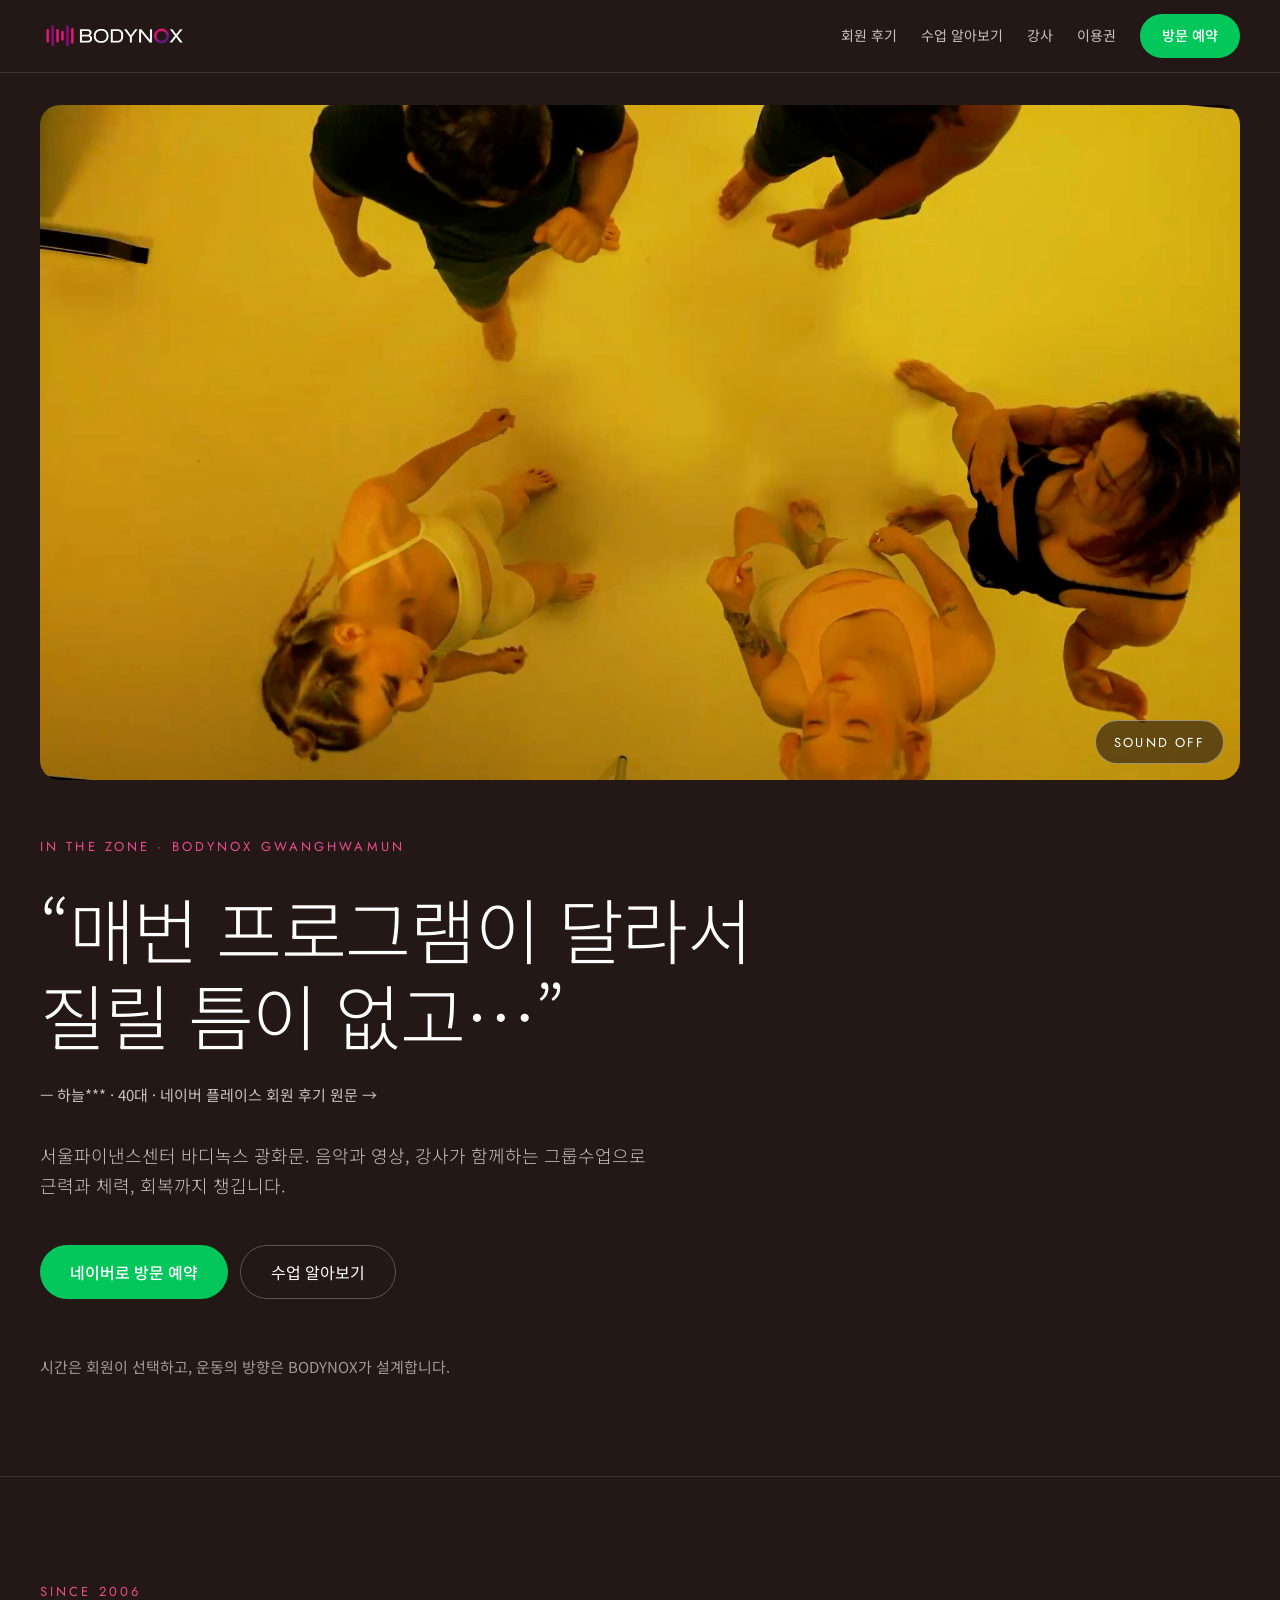
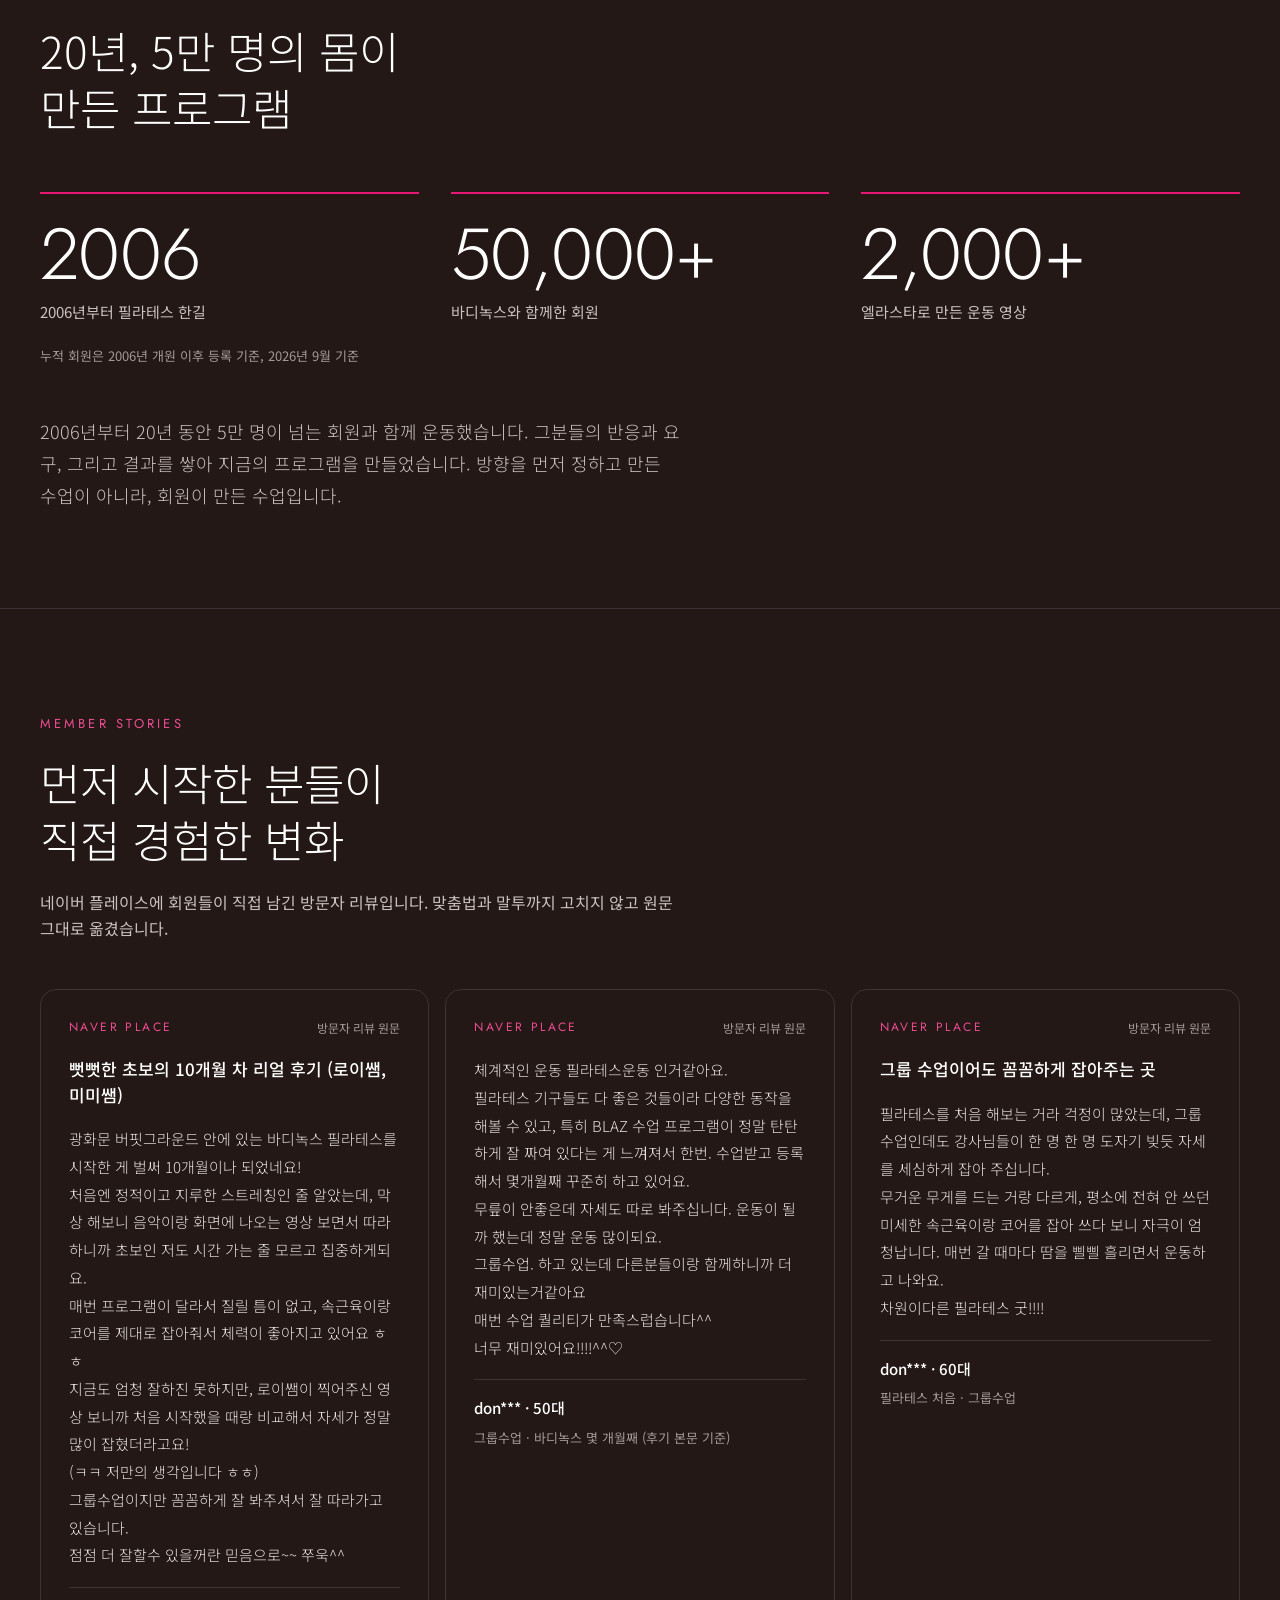
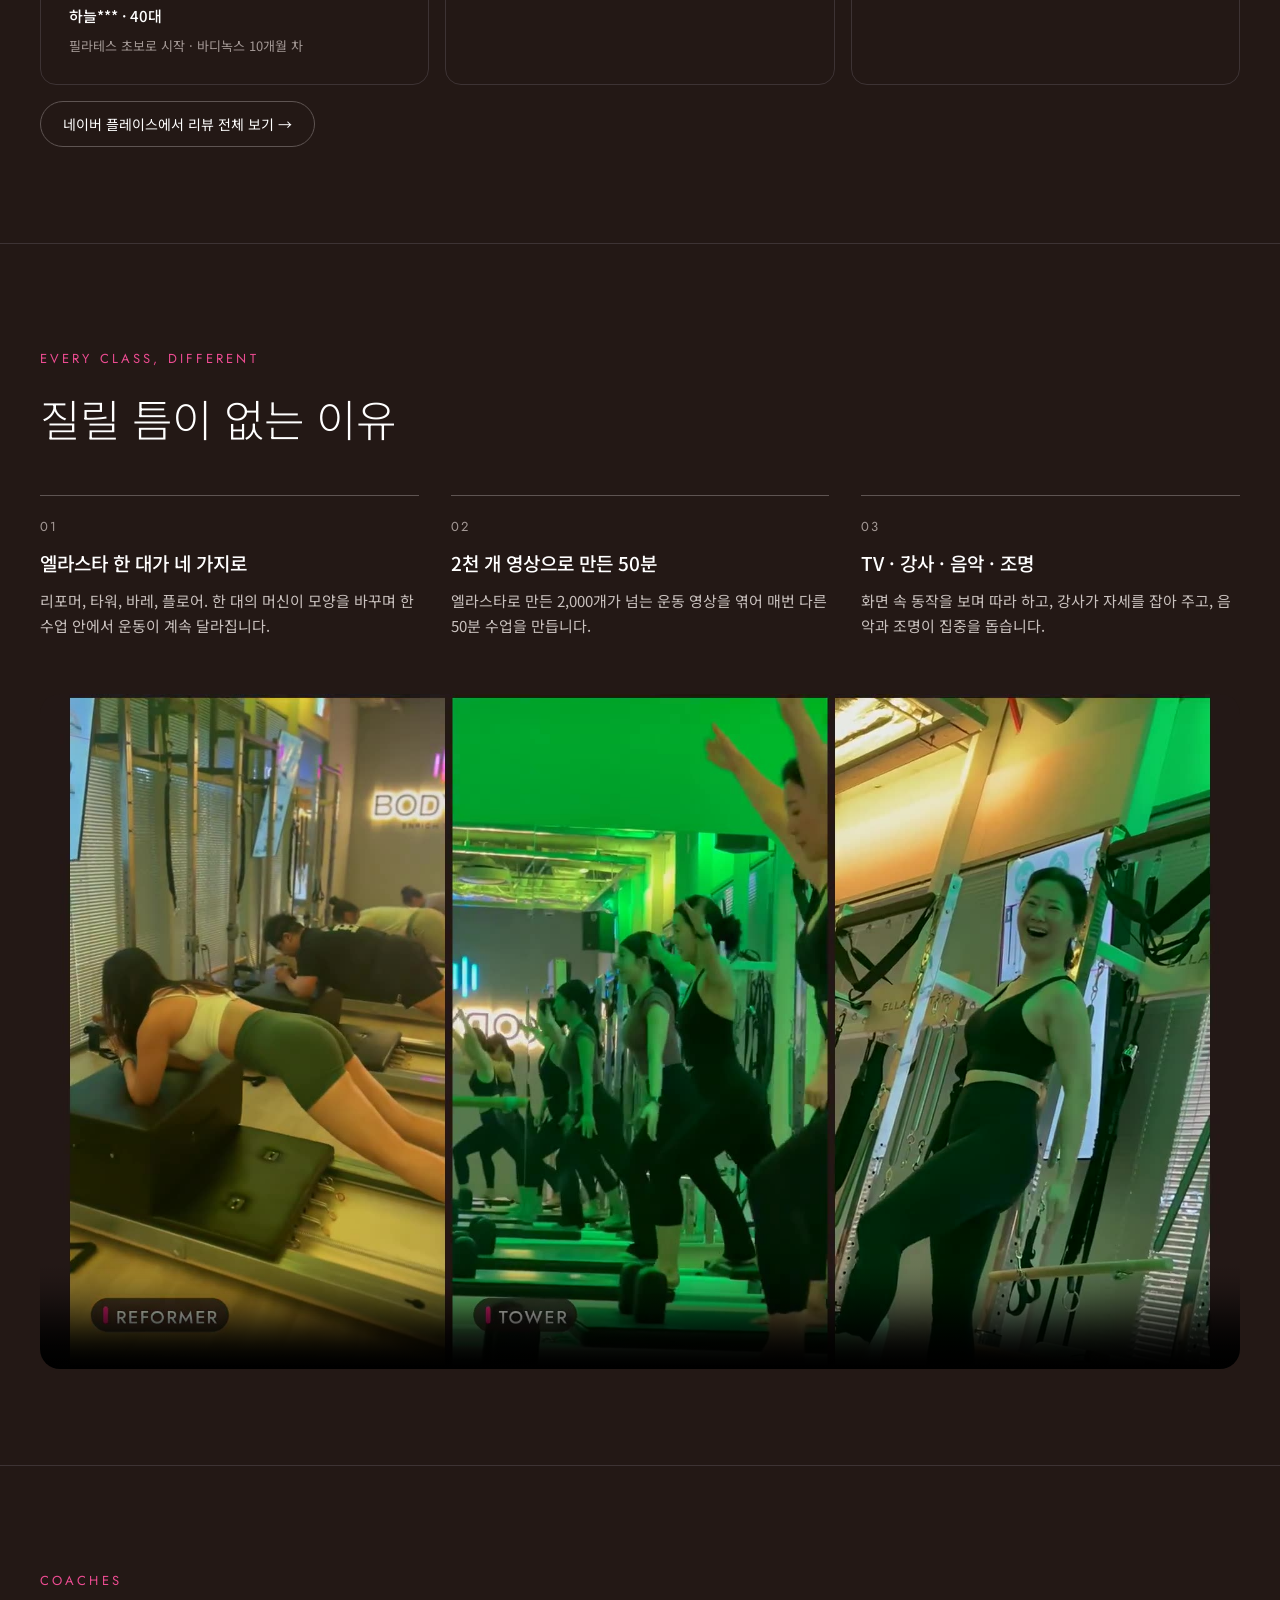
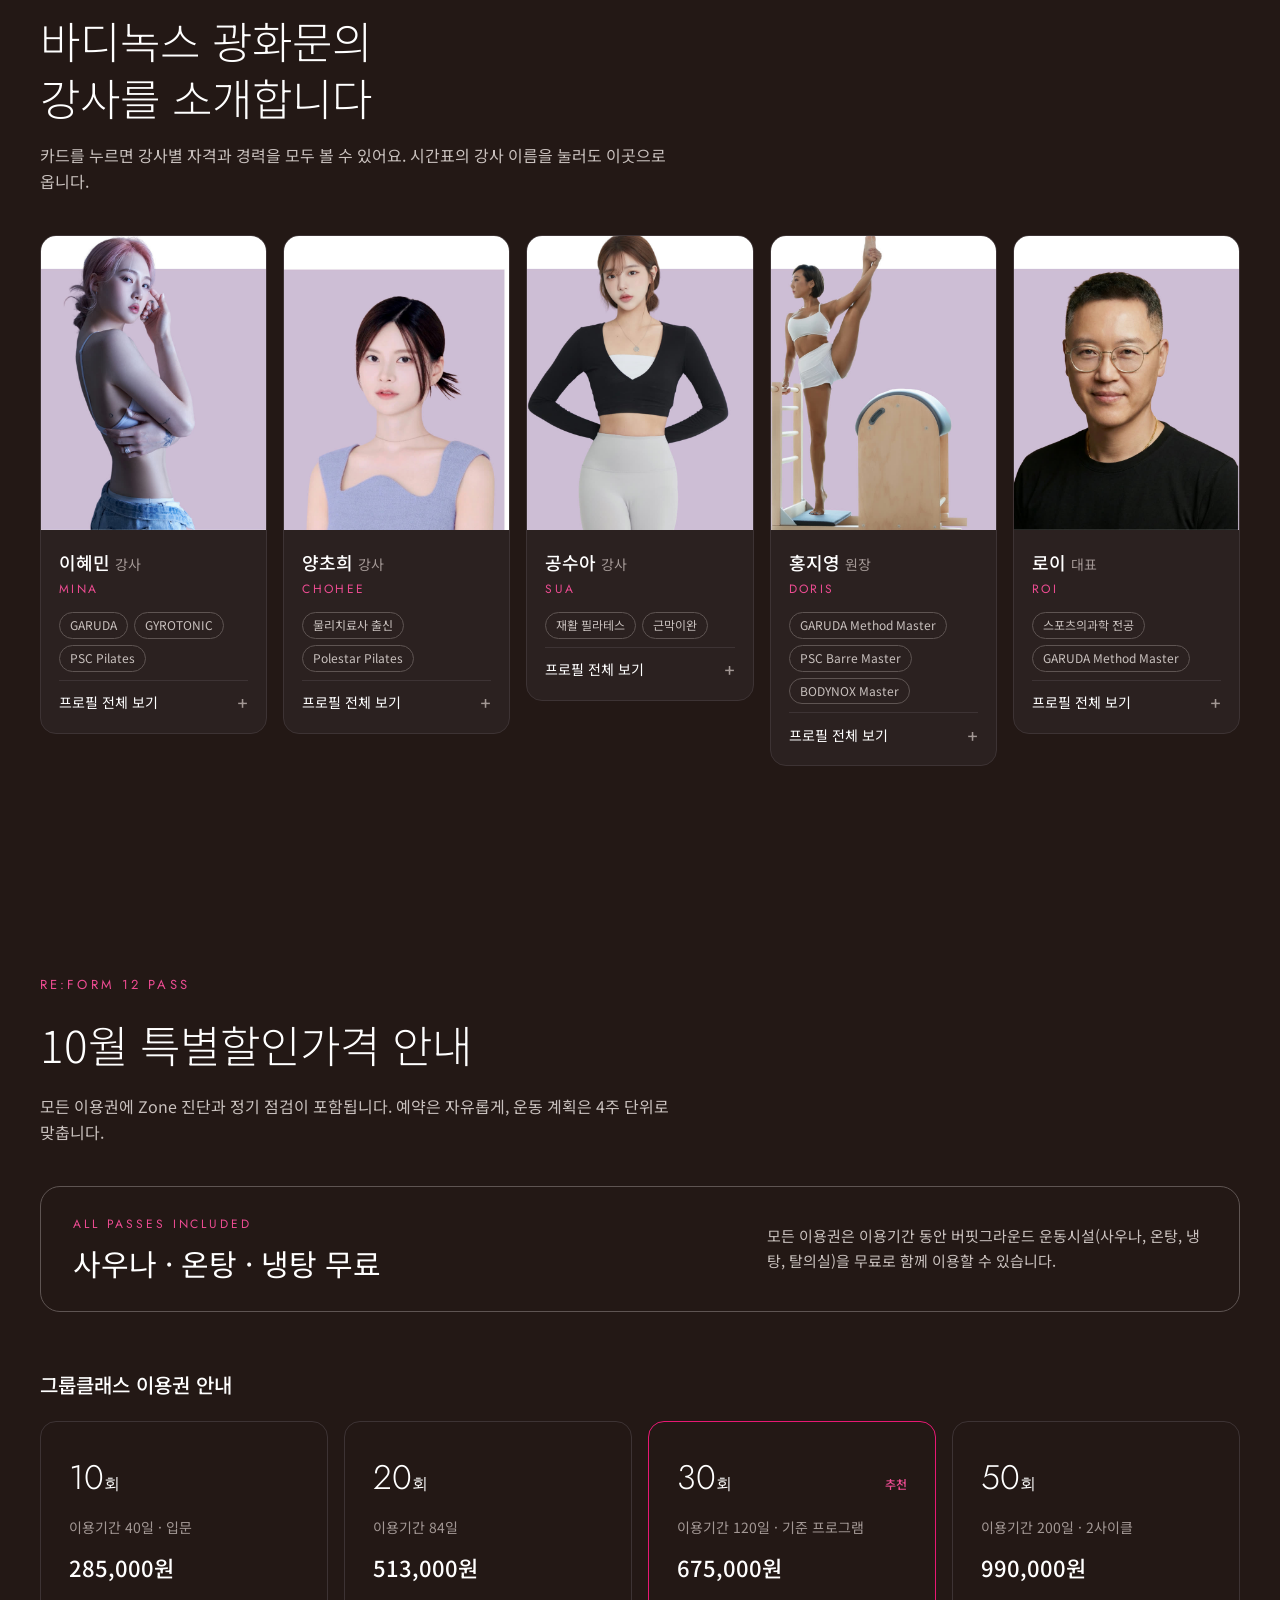
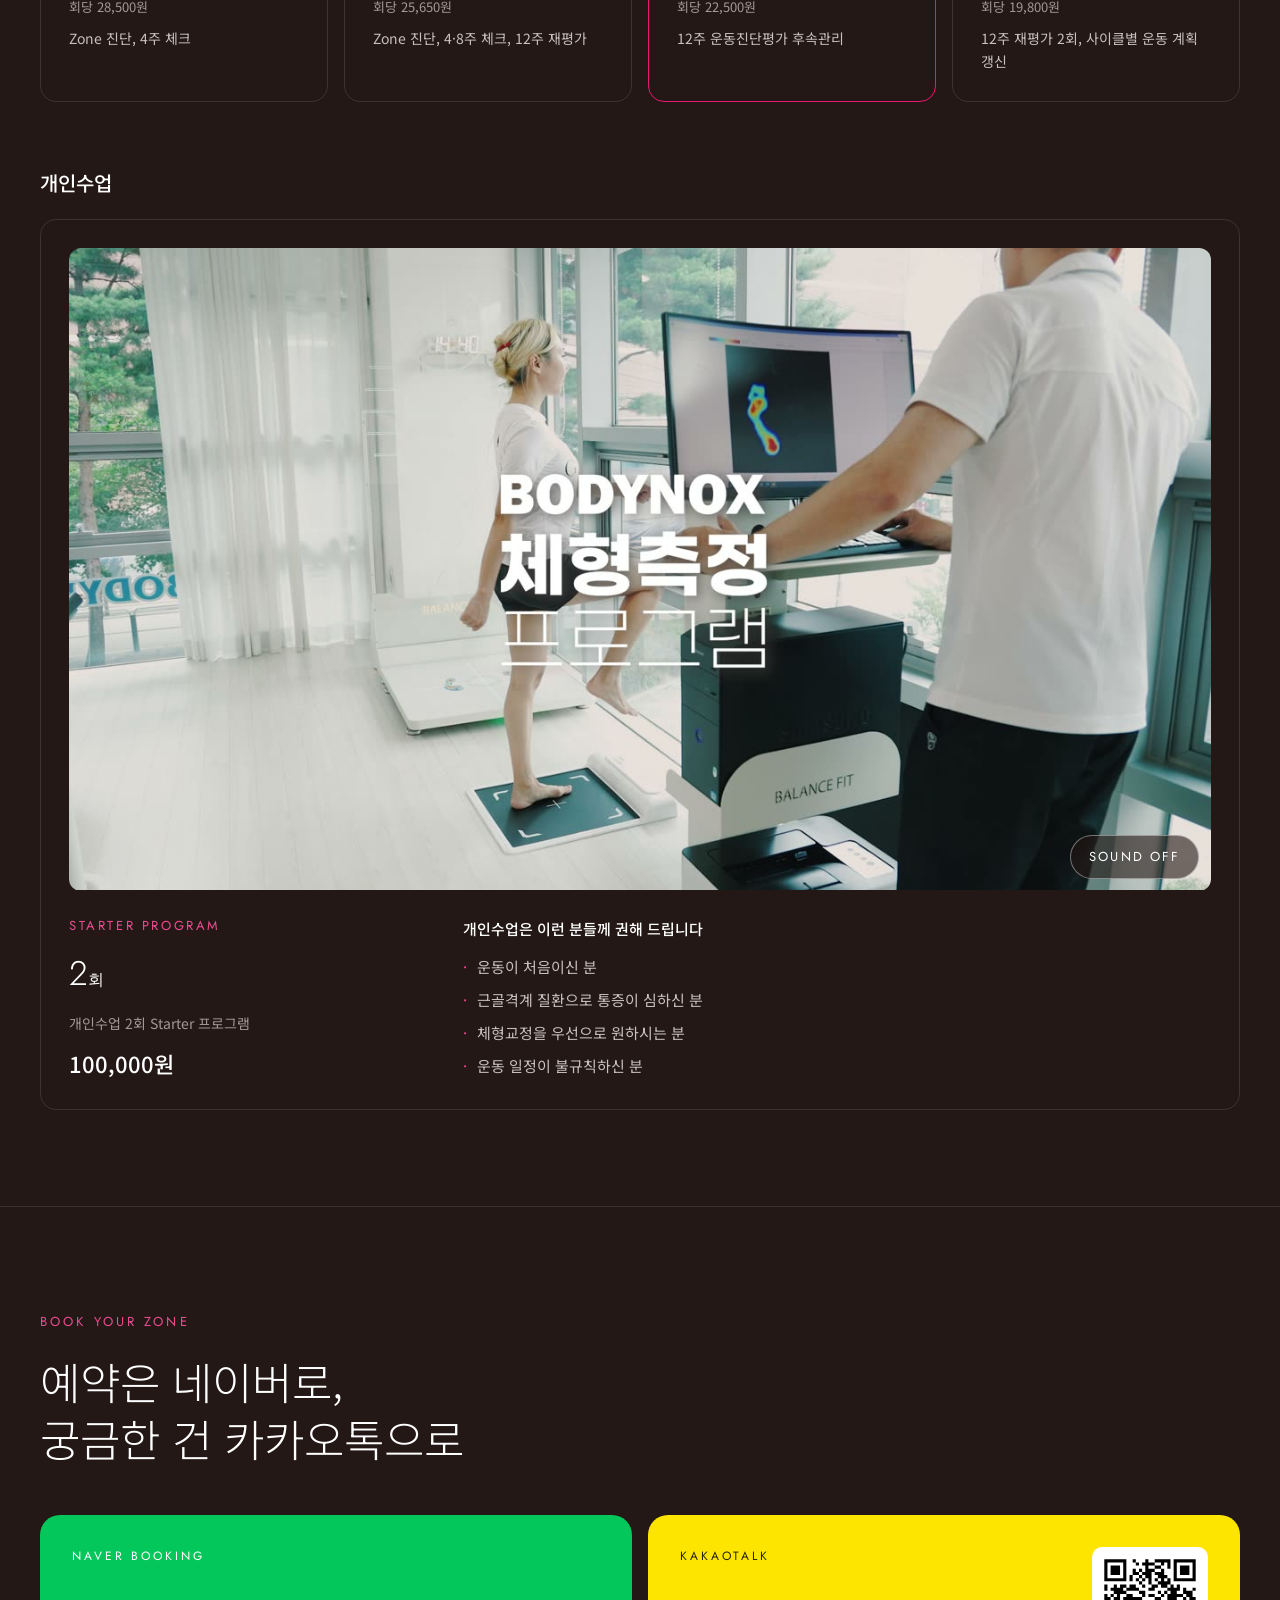
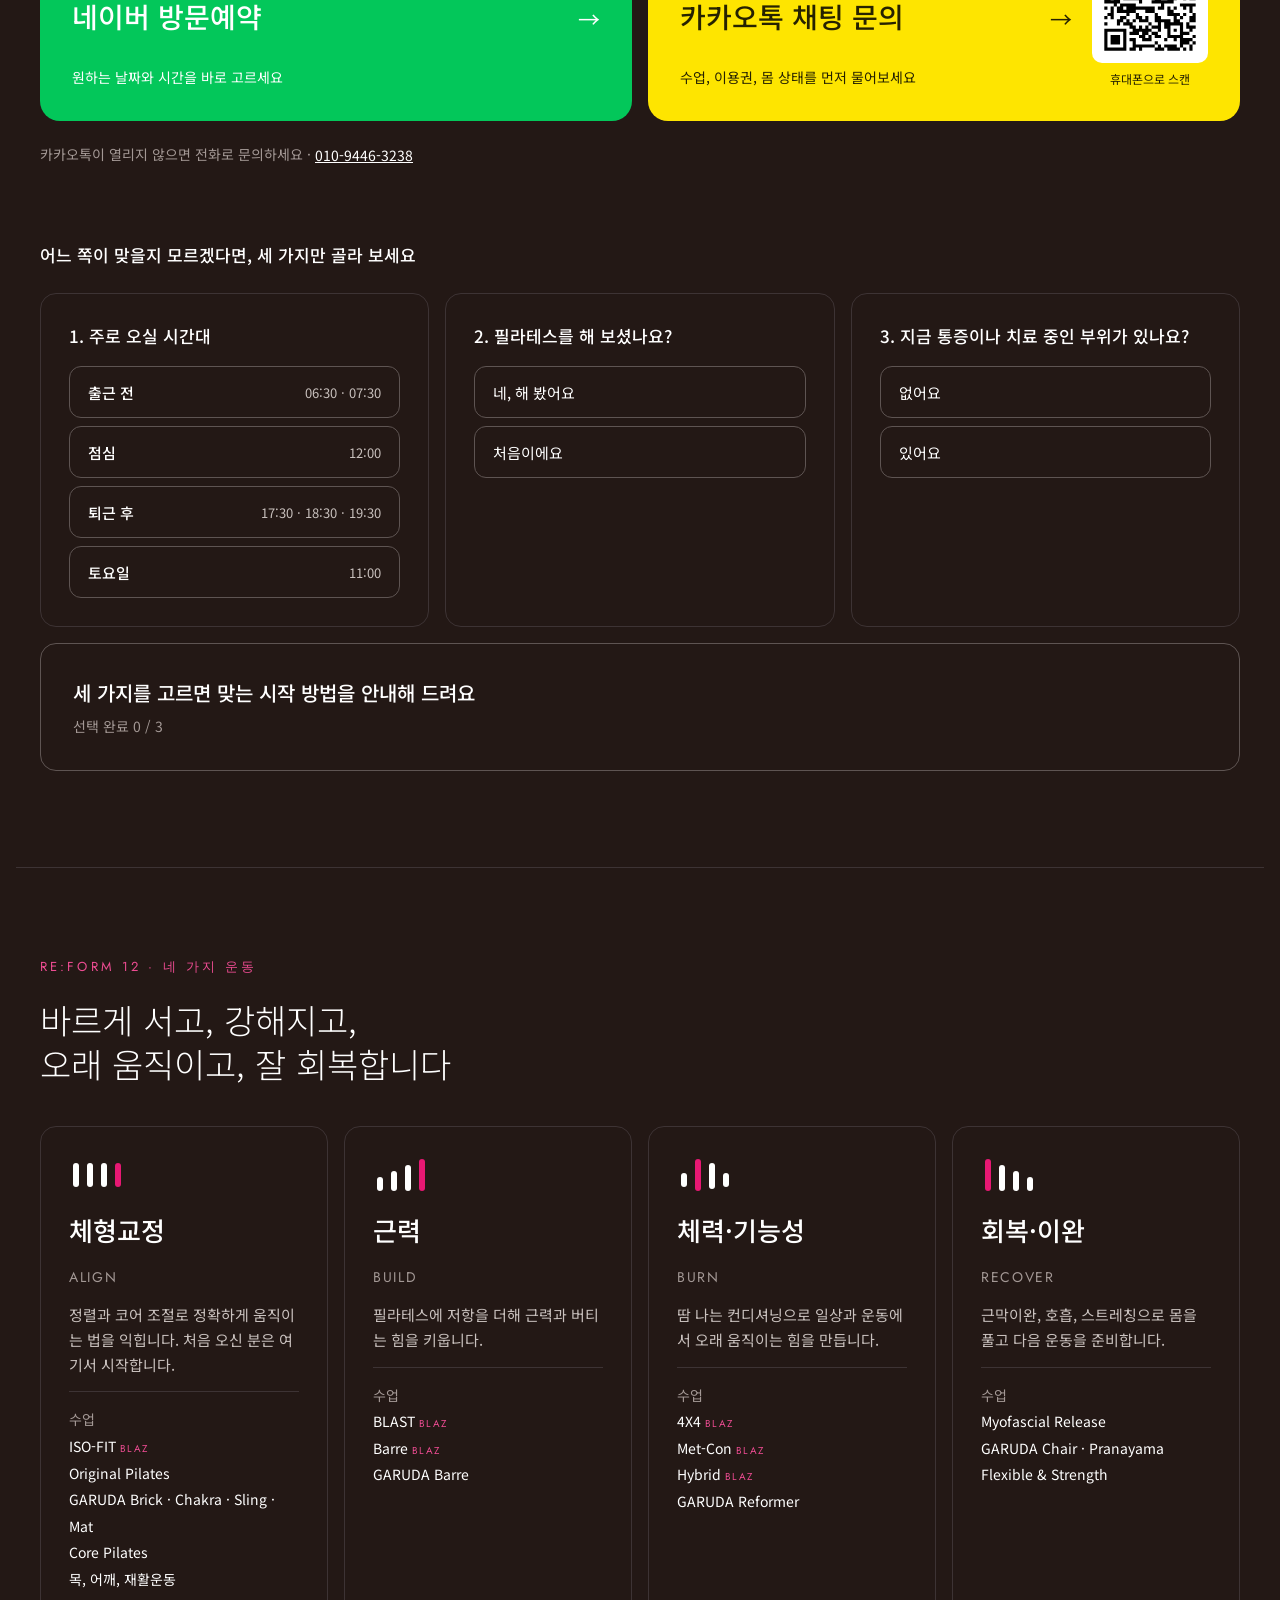
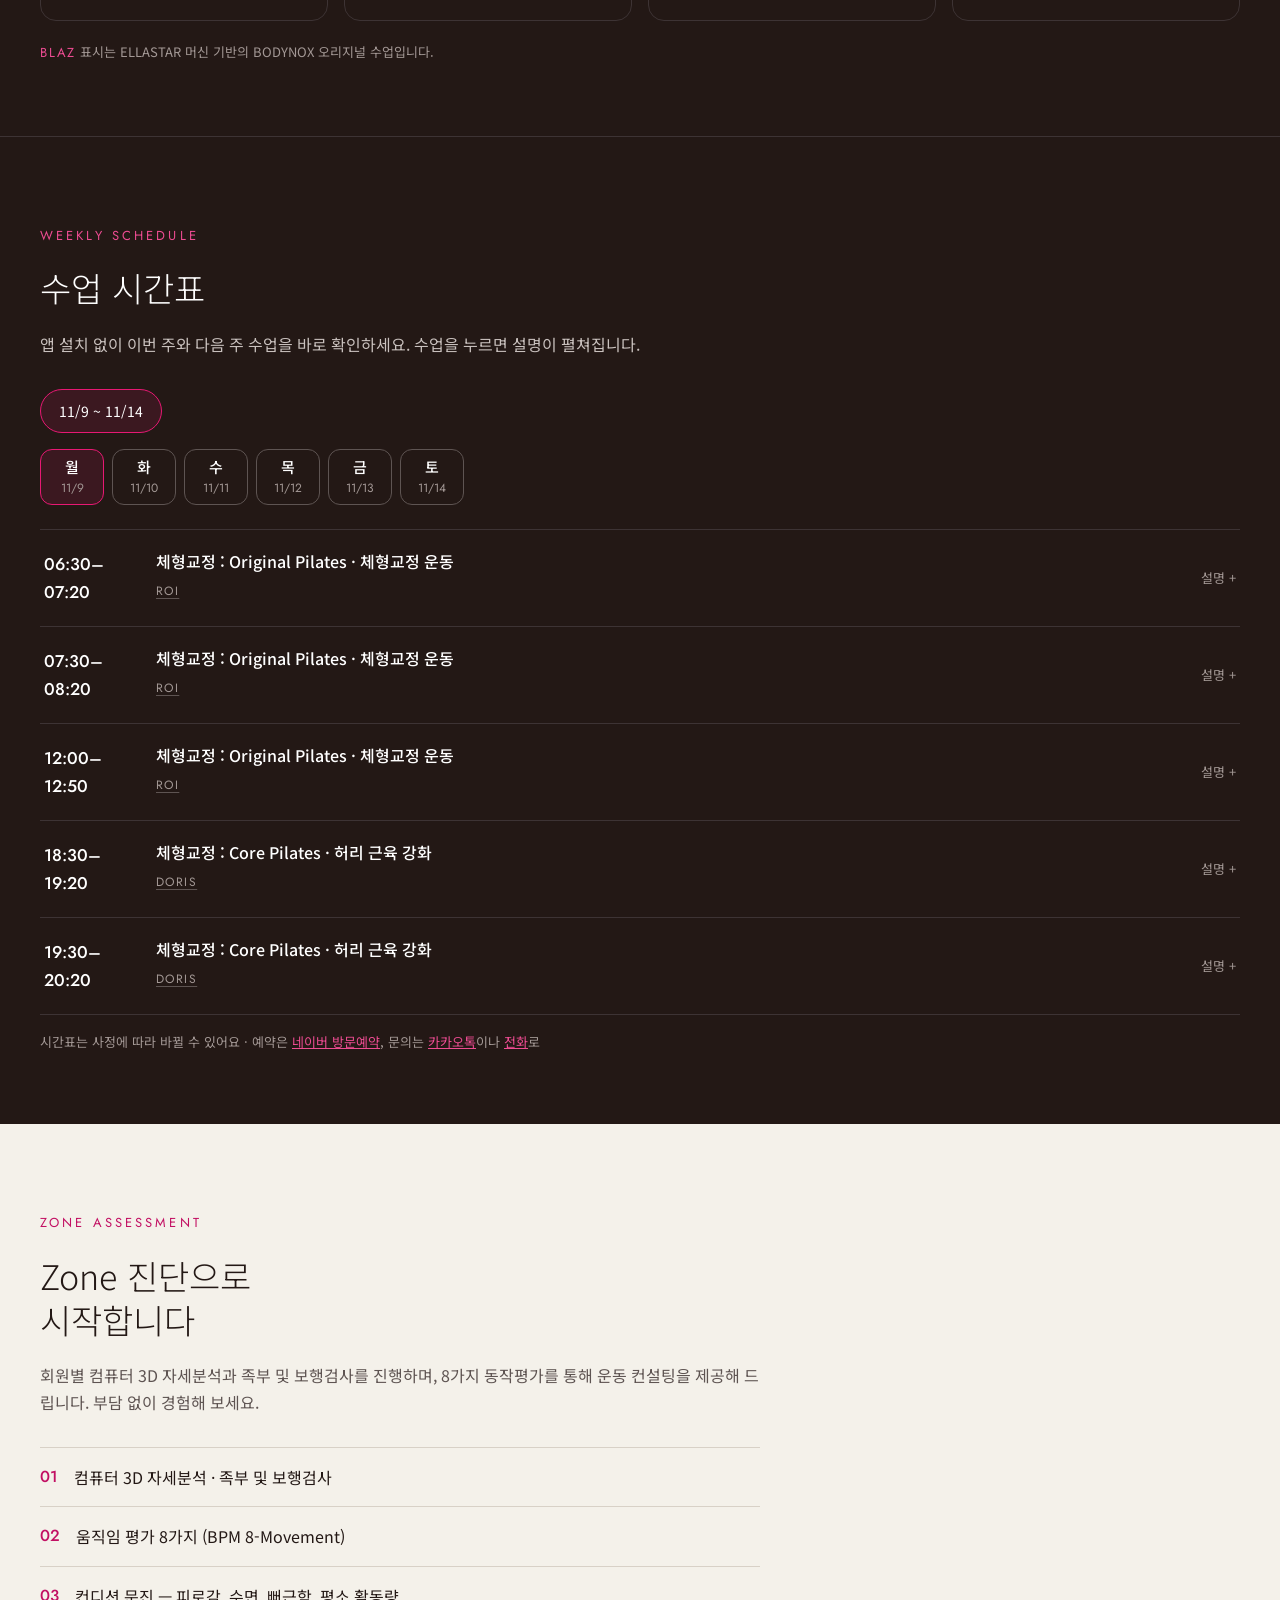
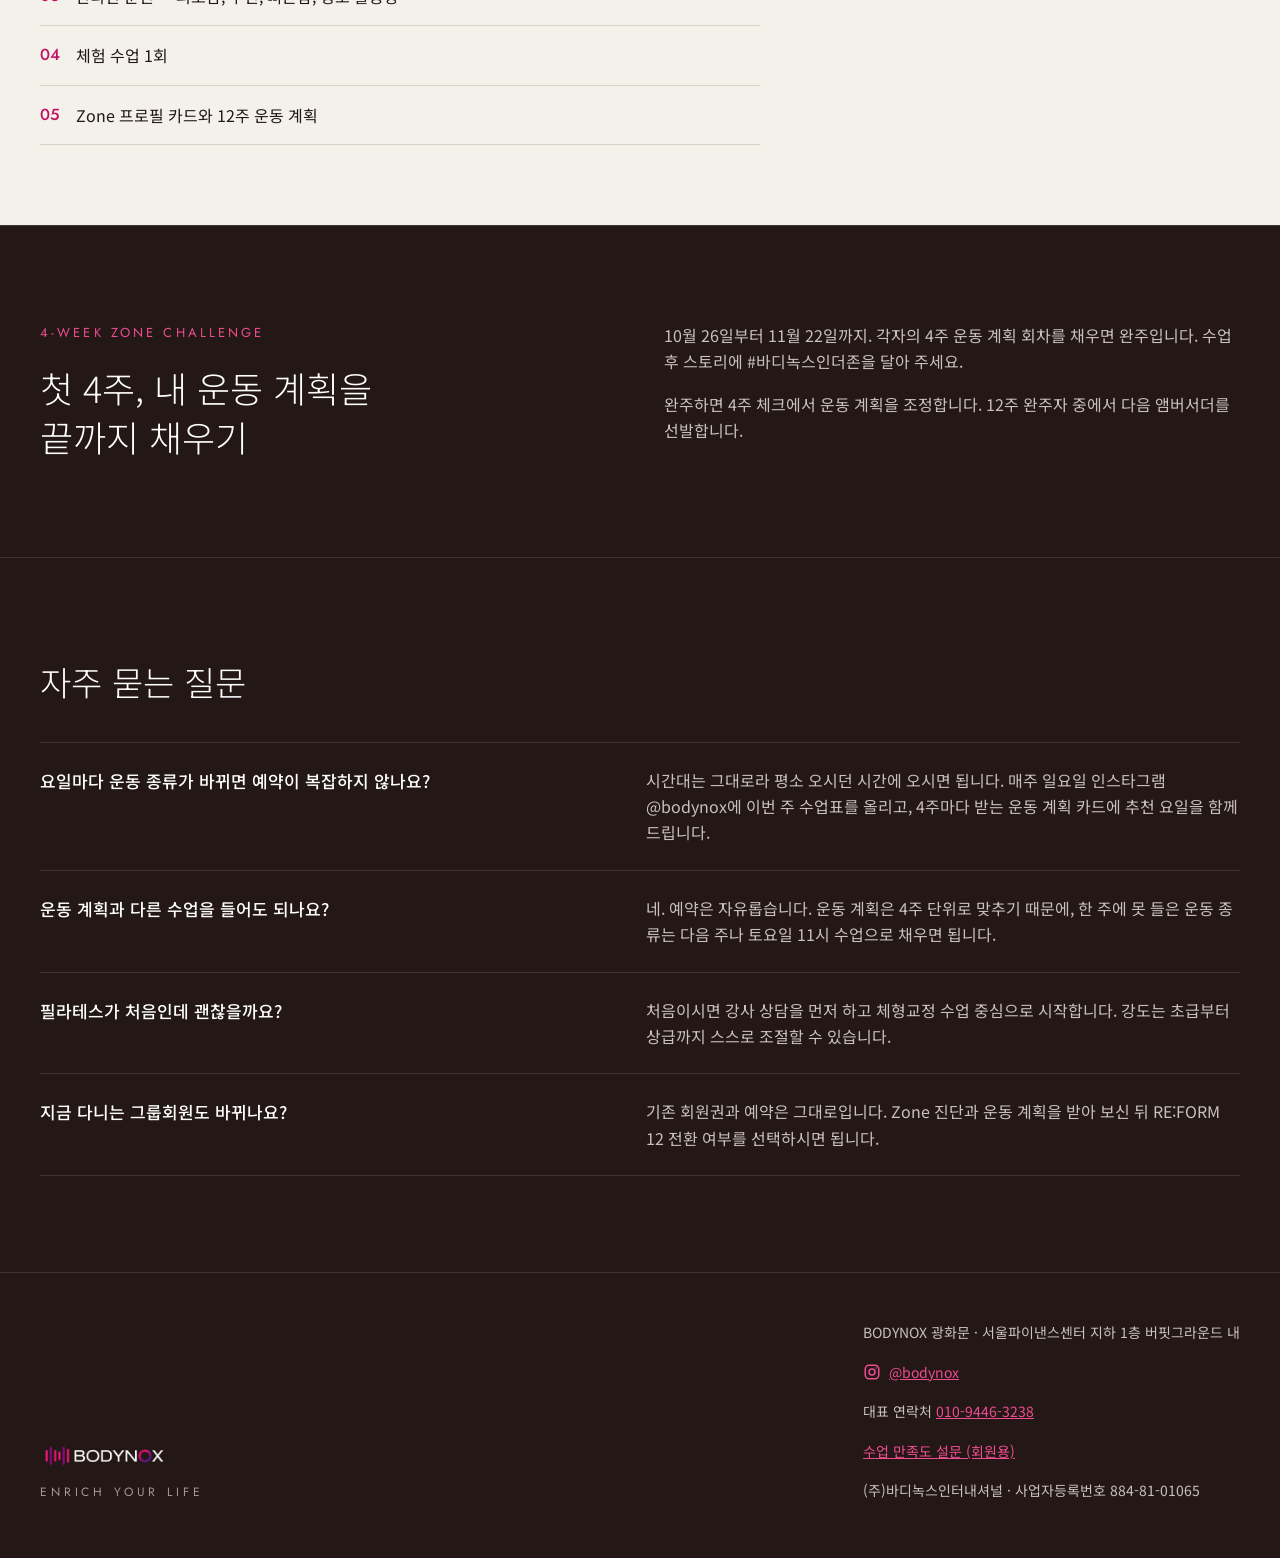
==== index.html @ 5e8c5c9c "11/9~11/14 수업 포인트를 대표 입력값으로 교체 Co-Authored-By: Claude Opus 5.5 <noreply@anthropic.com>" ====
<!doctype html>
<html lang="ko">
<head>
<meta charset="utf-8">
<!-- Google tag (gtag.js) · GA4 바디녹스 광화문 -->
<script async src="https://www.googletagmanager.com/gtag/js?id=G-MQ97ETPTJG"></script>
<script>
  window.dataLayer = window.dataLayer || [];
  function gtag(){dataLayer.push(arguments);}
  gtag('js', new Date());
  gtag('config', 'G-MQ97ETPTJG');
</script>
<!-- Meta Pixel · 바디녹스 광화문 홈페이지 -->
<script>
!function(f,b,e,v,n,t,s){if(f.fbq)return;n=f.fbq=function(){n.callMethod?
n.callMethod.apply(n,arguments):n.queue.push(arguments)};if(!f._fbq)f._fbq=n;
n.push=n;n.loaded=!0;n.version='2.0';n.queue=[];t=b.createElement(e);t.async=!0;
t.src=v;s=b.getElementsByTagName(e)[0];s.parentNode.insertBefore(t,s)}(window,
document,'script','https://connect.facebook.net/en_US/fbevents.js');
fbq('init', '2153611785585911');
fbq('track', 'PageView');
</script>
<noscript><img height="1" width="1" style="display:none" alt="" src="https://www.facebook.com/tr?id=2153611785585911&ev=PageView&noscript=1"></noscript>
<meta name="viewport" content="width=device-width, initial-scale=1">
<meta name="naver-site-verification" content="86c2a0381c64ed7575f26f97606246ec5a94c2c5" />
<title>광화문 그룹 필라테스 · BODYNOX 광화문</title>
<meta name="description" content="매번 프로그램이 달라 질릴 틈이 없는 광화문 그룹 필라테스. 서울파이낸스센터 바디녹스 광화문에서 음악·영상·강사가 함께하는 수업으로 근력과 체력, 회복까지 챙기세요. 모든 이용권 사우나·온탕·냉탕 무료.">
<link rel="canonical" href="https://www.bodynox.co.kr/">
<meta property="og:type" content="website">
<meta property="og:url" content="https://www.bodynox.co.kr/">
<meta property="og:title" content="광화문 부티크필라테스">
<meta property="og:description" content="필라테스, 바레, 가루다, 피트니스를 한번에">
<meta property="og:image" content="https://www.bodynox.co.kr/assets/video/video01-poster.jpg">
<meta property="og:locale" content="ko_KR">
<link rel="preconnect" href="https://fonts.googleapis.com">
<link rel="preconnect" href="https://fonts.gstatic.com" crossorigin>
<link rel="stylesheet" href="https://fonts.googleapis.com/css2?family=Jost:wght@300;400;500;600&family=Noto+Sans+KR:wght@300;400;500;700&display=swap">
<link rel="stylesheet" href="styles.css?v=4">
</head>
<body>
<div style="background: #231815; color: #FFFFFF; font-family: 'Noto Sans KR', sans-serif; font-size: 16px; line-height: 1.65; min-height: 100vh">

<header style="position: sticky; top: 0; z-index: 10; background: #231815; border-bottom: 1px solid #3D3334">
<div style="max-width: 1200px; margin: 0 auto; padding: 14px 24px; display: flex; align-items: center; justify-content: space-between; gap: 16px; flex-wrap: wrap">
<a href="#top" style="display: inline-flex; align-items: center; min-height: 44px"><img src="assets/logo-ink.png" alt="BODYNOX" style="height: 30px; width: auto; display: block"></a>
<nav style="display: flex; align-items: center; gap: 24px; flex-wrap: wrap">
<a href="#stories" style="text-decoration: none; font-size: 14px; color: #C9C1BE">회원 후기</a>
<a href="#why" style="text-decoration: none; font-size: 14px; color: #C9C1BE">수업 알아보기</a>
<a href="#coaches" style="text-decoration: none; font-size: 14px; color: #C9C1BE">강사</a>
<a href="#pass" style="text-decoration: none; font-size: 14px; color: #C9C1BE">이용권</a>
<a href="https://map.naver.com/p/entry/place/1398430038?placePath=%2Fticket" target="_blank" rel="noopener" style="text-decoration: none; display: inline-flex; align-items: center; min-height: 44px; padding: 0 22px; border-radius: 999px; background: #03C75A; color: #FFFFFF; font-weight: 500; font-size: 14px">방문 예약</a>
</nav>
</div>
</header>

<section id="top" style="max-width: 1200px; margin: 0 auto; padding: 32px 24px 96px">
<div class="zone-video" style="position: relative; margin-top: 0; aspect-ratio: 16 / 9; width: 100%; border-radius: 20px; overflow: hidden; background: #000">
<video autoplay muted loop playsinline preload="metadata" poster="assets/video/video01-poster.jpg" aria-label="BODYNOX ELLASTAR 수업 영상" style="display: block; width: 100%; height: 100%; object-fit: cover">
<source src="assets/video/video01-ellastar.mp4" type="video/mp4">
</video>
<button type="button" class="sound-toggle" aria-pressed="false" style="position: absolute; right: 16px; bottom: 16px; min-height: 44px; padding: 0 18px; border: 1px solid rgba(255,255,255,.4); border-radius: 999px; background: rgba(35,24,21,.6); color: #FFFFFF; font-family: 'Jost', sans-serif; font-size: 13px; letter-spacing: 0.16em; cursor: pointer">SOUND OFF</button>
</div>
<div style="margin-top: 56px; font-family: 'Jost', sans-serif; font-size: 13px; letter-spacing: 0.24em; color: #ED4C92">IN THE ZONE · BODYNOX GWANGHWAMUN</div>
<h1 style="margin: 28px 0 0; font-size: clamp(36px, 5.6vw, 72px); font-weight: 300; line-height: 1.2; letter-spacing: -0.02em">“매번 프로그램이 달라서<br>질릴 틈이 없고…”</h1>
<a href="#stories" style="display: inline-flex; align-items: center; min-height: 44px; margin-top: 16px; font-size: 15px; color: #C9C1BE; text-decoration: none">— 하늘*** · 40대 · 네이버 플레이스 회원 후기 원문 →</a>
<p style="margin: 24px 0 0; max-width: 620px; font-size: 18px; font-weight: 300; color: #C9C1BE">서울파이낸스센터 바디녹스 광화문. 음악과 영상, 강사가 함께하는 그룹수업으로 근력과 체력, 회복까지 챙깁니다.</p>
<div style="display: flex; gap: 12px; flex-wrap: wrap; margin-top: 44px">
<a href="https://map.naver.com/p/entry/place/1398430038?placePath=%2Fticket" target="_blank" rel="noopener" style="text-decoration: none; display: inline-flex; align-items: center; min-height: 52px; padding: 0 30px; border-radius: 999px; background: #03C75A; color: #FFFFFF; font-weight: 500; font-size: 16px">네이버로 방문 예약</a>
<a href="#why" style="text-decoration: none; display: inline-flex; align-items: center; min-height: 52px; padding: 0 30px; border-radius: 999px; border: 1px solid #5E5452; color: #FFFFFF; font-weight: 400; font-size: 16px">수업 알아보기</a>
</div>
<p style="margin: 56px 0 0; font-size: 15px; color: #A39895">시간은 회원이 선택하고, 운동의 방향은 BODYNOX가 설계합니다.</p>
</section>

<section id="since" style="border-top: 1px solid #3D3334">
<div style="max-width: 1200px; margin: 0 auto; padding: 104px 24px 96px">
<div style="font-family: 'Jost', sans-serif; font-size: 13px; letter-spacing: 0.24em; color: #ED4C92">SINCE 2006</div>
<h2 style="margin: 20px 0 0; font-size: clamp(28px, 3.6vw, 44px); font-weight: 300; line-height: 1.3">20년, 5만 명의 몸이<br>만든 프로그램</h2>
<div style="display: grid; grid-template-columns: repeat(auto-fit, minmax(240px, 1fr)); gap: 40px 32px; margin-top: 56px">
<div style="border-top: 2px solid #E71873; padding-top: 24px; display: flex; flex-direction: column; gap: 10px">
<span style="font-family: 'Jost', sans-serif; font-size: clamp(48px, 6vw, 72px); font-weight: 300; line-height: 1; letter-spacing: -0.01em">2006</span>
<span style="font-size: 15px; color: #C9C1BE">2006년부터 필라테스 한길</span>
</div>
<div style="border-top: 2px solid #E71873; padding-top: 24px; display: flex; flex-direction: column; gap: 10px">
<span style="font-family: 'Jost', sans-serif; font-size: clamp(48px, 6vw, 72px); font-weight: 300; line-height: 1; letter-spacing: -0.01em">50,000+</span>
<span style="font-size: 15px; color: #C9C1BE">바디녹스와 함께한 회원</span>
</div>
<div style="border-top: 2px solid #E71873; padding-top: 24px; display: flex; flex-direction: column; gap: 10px">
<span style="font-family: 'Jost', sans-serif; font-size: clamp(48px, 6vw, 72px); font-weight: 300; line-height: 1; letter-spacing: -0.01em">2,000+</span>
<span style="font-size: 15px; color: #C9C1BE">엘라스타로 만든 운동 영상</span>
</div>
</div>
<p style="margin: 20px 0 0; font-size: 13px; color: #A39895">누적 회원은 2006년 개원 이후 등록 기준, 2026년 9월 기준</p>
<p style="margin: 48px 0 0; max-width: 640px; font-size: 18px; font-weight: 300; line-height: 1.8; color: #C9C1BE">2006년부터 20년 동안 5만 명이 넘는 회원과 함께 운동했습니다. 그분들의 반응과 요구, 그리고 결과를 쌓아 지금의 프로그램을 만들었습니다. 방향을 먼저 정하고 만든 수업이 아니라, 회원이 만든 수업입니다.</p>
</div>
</section>

<section id="stories" style="border-top: 1px solid #3D3334">
<div style="max-width: 1200px; margin: 0 auto; padding: 104px 24px 96px">
<div style="font-family: 'Jost', sans-serif; font-size: 13px; letter-spacing: 0.24em; color: #ED4C92">MEMBER STORIES</div>
<h2 style="margin: 20px 0 0; font-size: clamp(28px, 3.6vw, 44px); font-weight: 300; line-height: 1.3">먼저 시작한 분들이<br>직접 경험한 변화</h2>
<p style="margin: 20px 0 0; max-width: 640px; color: #C9C1BE">네이버 플레이스에 회원들이 직접 남긴 방문자 리뷰입니다. 맞춤법과 말투까지 고치지 않고 원문 그대로 옮겼습니다.</p>
<div style="display: grid; grid-template-columns: repeat(auto-fit, minmax(300px, 1fr)); gap: 16px; margin-top: 48px">

<figure style="margin: 0; border: 1px solid #3D3334; border-radius: 16px; padding: 28px; display: flex; flex-direction: column; gap: 18px">
<div style="display: flex; justify-content: space-between; align-items: center; gap: 12px; flex-wrap: wrap">
<span style="font-family: 'Jost', sans-serif; font-size: 12px; letter-spacing: 0.2em; color: #ED4C92">NAVER PLACE</span>
<span style="font-size: 12px; color: #A39895">방문자 리뷰 원문</span>
</div>
<div style="font-size: 17px; font-weight: 500; line-height: 1.5; color: #FFFFFF">뻣뻣한 초보의 10개월 차 리얼 후기 (로이쌤, 미미쌤)</div>
<blockquote style="margin: 0; font-size: 15px; font-weight: 300; line-height: 1.85; color: #E9E3E1; white-space: pre-line">광화문 버핏그라운드 안에 있는 바디녹스 필라테스를 시작한 게 벌써 10개월이나 되었네요!
처음엔 정적이고 지루한 스트레칭인 줄 알았는데, 막상 해보니 음악이랑 화면에 나오는 영상 보면서 따라 하니까 초보인 저도 시간 가는 줄 모르고 집중하게되요.
매번 프로그램이 달라서 질릴 틈이 없고, 속근육이랑 코어를 제대로 잡아줘서 체력이 좋아지고 있어요 ㅎㅎ
지금도 엄청 잘하진 못하지만, 로이쌤이 찍어주신 영상 보니까 처음 시작했을 때랑 비교해서 자세가 정말 많이 잡혔더라고요!
(ㅋㅋ 저만의 생각입니다 ㅎㅎ)
그룹수업이지만 꼼꼼하게 잘 봐주셔서 잘 따라가고 있습니다.
점점 더 잘할수 있을꺼란 믿음으로~~ 쭈욱^^</blockquote>
<figcaption style="border-top: 1px solid #3D3334; padding-top: 16px; display: flex; flex-direction: column; gap: 6px">
<span style="font-size: 15px; font-weight: 500">하늘*** · 40대</span>
<span style="font-size: 13px; color: #A39895">필라테스 초보로 시작 · 바디녹스 10개월 차</span>
</figcaption>
</figure>

<figure style="margin: 0; border: 1px solid #3D3334; border-radius: 16px; padding: 28px; display: flex; flex-direction: column; gap: 18px">
<div style="display: flex; justify-content: space-between; align-items: center; gap: 12px; flex-wrap: wrap">
<span style="font-family: 'Jost', sans-serif; font-size: 12px; letter-spacing: 0.2em; color: #ED4C92">NAVER PLACE</span>
<span style="font-size: 12px; color: #A39895">방문자 리뷰 원문</span>
</div>
<blockquote style="margin: 0; font-size: 15px; font-weight: 300; line-height: 1.85; color: #E9E3E1; white-space: pre-line">체계적인 운동 필라테스운동 인거같아요.
필라테스 기구들도 다 좋은 것들이라 다양한 동작을 해볼 수 있고, 특히 BLAZ 수업 프로그램이 정말 탄탄하게 잘 짜여 있다는 게 느껴져서 한번. 수업받고 등록해서 몇개월째 꾸준히 하고 있어요.
무릎이 안좋은데 자세도 따로 봐주십니다. 운동이 될까 했는데 정말 운동 많이되요.
그룹수업. 하고 있는데 다른분들이랑 함께하니까 더 재미있는거같아요
매번 수업 퀄리티가 만족스럽습니다^^
너무 재미있어요!!!!^^♡</blockquote>
<figcaption style="border-top: 1px solid #3D3334; padding-top: 16px; display: flex; flex-direction: column; gap: 6px">
<span style="font-size: 15px; font-weight: 500">don*** · 50대</span>
<span style="font-size: 13px; color: #A39895">그룹수업 · 바디녹스 몇 개월째 (후기 본문 기준)</span>
</figcaption>
</figure>

<figure style="margin: 0; border: 1px solid #3D3334; border-radius: 16px; padding: 28px; display: flex; flex-direction: column; gap: 18px">
<div style="display: flex; justify-content: space-between; align-items: center; gap: 12px; flex-wrap: wrap">
<span style="font-family: 'Jost', sans-serif; font-size: 12px; letter-spacing: 0.2em; color: #ED4C92">NAVER PLACE</span>
<span style="font-size: 12px; color: #A39895">방문자 리뷰 원문</span>
</div>
<div style="font-size: 17px; font-weight: 500; line-height: 1.5; color: #FFFFFF">그룹 수업이어도 꼼꼼하게 잡아주는 곳</div>
<blockquote style="margin: 0; font-size: 15px; font-weight: 300; line-height: 1.85; color: #E9E3E1; white-space: pre-line">필라테스를 처음 해보는 거라 걱정이 많았는데, 그룹 수업인데도 강사님들이 한 명 한 명 도자기 빚듯 자세를 세심하게 잡아 주십니다.
무거운 무게를 드는 거랑 다르게, 평소에 전혀 안 쓰던 미세한 속근육이랑 코어를 잡아 쓰다 보니 자극이 엄청납니다. 매번 갈 때마다 땀을 삘삘 흘리면서 운동하고 나와요.
차원이다른 필라테스 굿!!!!</blockquote>
<figcaption style="border-top: 1px solid #3D3334; padding-top: 16px; display: flex; flex-direction: column; gap: 6px">
<span style="font-size: 15px; font-weight: 500">don*** · 60대</span>
<span style="font-size: 13px; color: #A39895">필라테스 처음 · 그룹수업</span>
</figcaption>
</figure>

</div>
<a href="https://map.naver.com/p/entry/place/1398430038?placePath=%2Freview" target="_blank" rel="noopener" style="display: inline-flex; align-items: center; min-height: 44px; margin-top: 16px; padding: 0 22px; border: 1px solid #5E5452; border-radius: 999px; color: #FFFFFF; text-decoration: none; font-size: 14px">네이버 플레이스에서 리뷰 전체 보기 →</a>
<!-- VIDEO 03: 보류 (2026-10-07). 공개할 때 hidden 속성을 지운다 -->
<div hidden style="margin-top: 16px; border: 1px dashed #5E5452; border-radius: 16px; padding: 24px 28px; display: flex; align-items: center; gap: 20px; flex-wrap: wrap">
<svg width="44" height="44" viewBox="0 0 64 64" aria-hidden="true"><circle cx="32" cy="32" r="30" fill="none" stroke="#E71873" stroke-width="1.5"></circle><path d="M26 21 L45 32 L26 43 Z" fill="none" stroke="#FFFFFF" stroke-width="1.5" stroke-linejoin="round"></path></svg>
<div style="display: flex; flex-direction: column; gap: 4px">
<span style="font-family: 'Jost', sans-serif; font-size: 13px; letter-spacing: 0.24em; color: #ED4C92">VIDEO 03 · 12 WEEKS LATER</span>
<span style="font-size: 15px; color: #C9C1BE">[회원 인터뷰 비포·애프터 영상 — 첫 12주 재평가 후 공개 예정]</span>
</div>
</div>
</div>
</section>

<section id="why" style="border-top: 1px solid #3D3334">
<div style="max-width: 1200px; margin: 0 auto; padding: 104px 24px 96px">
<div style="font-family: 'Jost', sans-serif; font-size: 13px; letter-spacing: 0.24em; color: #ED4C92">EVERY CLASS, DIFFERENT</div>
<h2 style="margin: 20px 0 0; font-size: clamp(28px, 3.6vw, 44px); font-weight: 300; line-height: 1.3">질릴 틈이 없는 이유</h2>
<div style="display: grid; grid-template-columns: repeat(auto-fit, minmax(260px, 1fr)); gap: 32px; margin-top: 48px">
<div style="border-top: 1px solid #5E5452; padding-top: 20px; display: flex; flex-direction: column; gap: 10px">
<span style="font-family: 'Jost', sans-serif; font-size: 13px; letter-spacing: 0.16em; color: #A39895">01</span>
<span style="font-size: 19px; font-weight: 500">엘라스타 한 대가 네 가지로</span>
<span style="font-size: 15px; color: #C9C1BE">리포머, 타워, 바레, 플로어. 한 대의 머신이 모양을 바꾸며 한 수업 안에서 운동이 계속 달라집니다.</span>
</div>
<div style="border-top: 1px solid #5E5452; padding-top: 20px; display: flex; flex-direction: column; gap: 10px">
<span style="font-family: 'Jost', sans-serif; font-size: 13px; letter-spacing: 0.16em; color: #A39895">02</span>
<span style="font-size: 19px; font-weight: 500">2천 개 영상으로 만든 50분</span>
<span style="font-size: 15px; color: #C9C1BE">엘라스타로 만든 2,000개가 넘는 운동 영상을 엮어 매번 다른 50분 수업을 만듭니다.</span>
</div>
<div style="border-top: 1px solid #5E5452; padding-top: 20px; display: flex; flex-direction: column; gap: 10px">
<span style="font-family: 'Jost', sans-serif; font-size: 13px; letter-spacing: 0.16em; color: #A39895">03</span>
<span style="font-size: 19px; font-weight: 500">TV · 강사 · 음악 · 조명</span>
<span style="font-size: 15px; color: #C9C1BE">화면 속 동작을 보며 따라 하고, 강사가 자세를 잡아 주고, 음악과 조명이 집중을 돕습니다.</span>
</div>
</div>
<div style="margin-top: 56px">
<div class="class-film" style="width: 100%; border-radius: 20px; overflow: hidden; background: #231815">
<video id="class-film" muted loop playsinline preload="metadata" aria-label="BODYNOX 광화문 실제 수업 영상: 리포머, 타워, 덤벨, 바레, 플로어" style="display: block; width: 100%; height: auto; max-height: 85vh; margin: 0 auto"></video>
</div>
<script>
(function () {
  // 휴대폰은 세로 영상, PC는 가로(세로 3분할) 영상. 움직임 줄이기 설정이면 자동 재생하지 않음.
  var v = document.getElementById('class-film');
  var mobile = window.matchMedia('(max-width: 767px)').matches;
  var base = 'assets/video/bodynox-class-' + (mobile ? 'vertical' : 'wide');
  v.poster = base + '-poster.jpg';
  v.src = base + '.mp4';
  if (window.matchMedia('(prefers-reduced-motion: reduce)').matches) { v.controls = true; }
  else { v.autoplay = true; v.play().catch(function () { v.controls = true; }); }
})();
</script>
</div>
</div>
</section>

<section id="coaches" style="border-top: 1px solid #3D3334">
<div style="max-width: 1200px; margin: 0 auto; padding: 104px 24px 96px">
<div style="font-family: 'Jost', sans-serif; font-size: 13px; letter-spacing: 0.24em; color: #ED4C92">COACHES</div>
<h2 style="margin: 20px 0 0; font-size: clamp(28px, 3.6vw, 44px); font-weight: 300; line-height: 1.3">바디녹스 광화문의<br>강사를 소개합니다</h2>
<p style="margin: 16px 0 0; max-width: 640px; color: #C9C1BE">카드를 누르면 강사별 자격과 경력을 모두 볼 수 있어요. 시간표의 강사 이름을 눌러도 이곳으로 옵니다.</p>
<div class="coach-list">
<article class="coach" id="coach-mina">
<img src="assets/coaches/coach-mina.jpg" alt="이혜민 강사" loading="lazy" width="720" height="942">
<div class="coach-body">
<div class="coach-name"><strong>이혜민</strong> <span>강사</span></div>
<div class="coach-en">MINA</div>
<div class="coach-tags"><span class="coach-tag">GARUDA</span><span class="coach-tag">GYROTONIC</span><span class="coach-tag">PSC Pilates</span></div>
<details class="coach-more">
<summary>프로필 전체 보기</summary>
<div class="coach-group"><div class="coach-group-t">학력</div><ul><li>독일 IWANSON International 졸업</li></ul></div><div class="coach-group"><div class="coach-group-t">자격</div><ul><li>영국 GARUDA Mat Foundation Certified</li><li>영국 GARUDA Barre Certified · Barre Advanced Certified</li><li>영국 GARUDA Sling Certified</li><li>영국 GARUDA Apparatus Certified</li><li>독일 GYROTONIC Level 1 Pre-training · Foundation · Certified</li><li>미국 PSC Pilates Certified</li><li>미국 Scoliosis Coach Level 1</li></ul></div><div class="coach-group"><div class="coach-group-t">교육</div><ul><li>Foot &amp; Locomotion Correction Course Certified</li><li>Motion Science in Golf (골프 필라테스)</li><li>미국 PSC Pilates and Pregnancy Master Workshop</li></ul></div>
</details>
</div>
</article>
<article class="coach" id="coach-chohee">
<img src="assets/coaches/coach-chohee.jpg" alt="양초희 강사" loading="lazy" width="720" height="942">
<div class="coach-body">
<div class="coach-name"><strong>양초희</strong> <span>강사</span></div>
<div class="coach-en">CHOHEE</div>
<div class="coach-tags"><span class="coach-tag">물리치료사 출신</span><span class="coach-tag">Polestar Pilates</span></div>
<details class="coach-more">
<summary>프로필 전체 보기</summary>
<div class="coach-group"><div class="coach-group-t">경력</div><ul><li>재활의학과·정형외과 물리치료사 근무 (2011~2023)</li></ul></div><div class="coach-group"><div class="coach-group-t">자격</div><ul><li>Polestar Pilates 국제 자격 (Gateway · Foundation · Intermediate · Advance 1 · Advance 2)</li></ul></div><div class="coach-group"><div class="coach-group-t">교육</div><ul><li>Redcord Sling Workshop</li><li>Postpartum Pelvic Girdle Management 교육 이수</li><li>Spine Manipulation 교육 이수</li><li>Neurodynamics Upper Limb · Lower Limb 교육 이수</li><li>RAD 재활기능운동 (몸마음연구소) 프리·메인 코스 이수</li></ul></div>
</details>
</div>
</article>
<article class="coach" id="coach-sua">
<img src="assets/coaches/coach-sua.jpg" alt="공수아 강사" loading="lazy" width="720" height="942">
<div class="coach-body">
<div class="coach-name"><strong>공수아</strong> <span>강사</span></div>
<div class="coach-en">SUA</div>
<div class="coach-tags"><span class="coach-tag">재활 필라테스</span><span class="coach-tag">근막이완</span></div>
<details class="coach-more">
<summary>프로필 전체 보기</summary>
<div class="coach-group"><div class="coach-group-t">자격</div><ul><li>한국인재교육원 기구 필라테스 지도자 자격</li><li>한국인재교육원 재활필라테스 지도자(RPI) 자격</li><li>한국인재교육원 재활 트레이닝 전문가 과정(RTS) 수료</li><li>한국인재교육원 기구 필라테스 강사 수료</li><li>BM Clinical Massage Therapy (근막 이완 마사지) 자격</li><li>국제재활코어필라테스협회 산전·산후 임산부 필라테스 전문가 자격</li><li>선수 영양 코칭 및 고객 식습관 지도자</li></ul></div><div class="coach-group"><div class="coach-group-t">교육</div><ul><li>볼테라피 근막이완 마사지 워크숍</li><li>움직임 패턴 검사 세미나 (전굴이 안 되는 이유 분석)</li><li>BM EDU 펑셔널 웨이트 트레이닝 상지 코스 수료</li></ul></div><div class="coach-group"><div class="coach-group-t">경력</div><ul><li>센터·레슨 경력 다수</li></ul></div>
</details>
</div>
</article>
<article class="coach" id="coach-doris">
<img src="assets/coaches/coach-doris.jpg" alt="홍지영 원장" loading="lazy" width="720" height="942">
<div class="coach-body">
<div class="coach-name"><strong>홍지영</strong> <span>원장</span></div>
<div class="coach-en">DORIS</div>
<div class="coach-tags"><span class="coach-tag">GARUDA Method Master</span><span class="coach-tag">PSC Barre Master</span><span class="coach-tag">BODYNOX Master</span></div>
<details class="coach-more">
<summary>프로필 전체 보기</summary>
<div class="coach-group"><div class="coach-group-t">마스터</div><ul><li>영국 GARUDA Method Master</li><li>미국 PSC (Pilates Sports Center) Barre Master</li><li>BODYNOX (B.P.M) Master</li></ul></div><div class="coach-group"><div class="coach-group-t">자격</div><ul><li>미국 Polestar Pilates Studio Teacher Training Certified</li><li>미국 PSC Pilates Certified</li><li>미국 PSC Pilates Burn at the Bar Certified</li><li>미국 PSC Pilates and Pregnancy Certified</li><li>미국 CoreAlign Foundations 1 &amp; 2 Certified (Balanced Body)</li><li>영국 Comera MSP (Trunk Part) Certified</li><li>미국 Scoliosis Coach Level 1</li><li>Foot &amp; Locomotion Correction Course Certified</li><li>Motion Science in Golf Pilates Certified</li></ul></div><div class="coach-group"><div class="coach-group-t">교육·활동</div><ul><li>한국생활스포츠연합회 본원 현대요가 지도자 과정 교육강사</li><li>한국생활스포츠연합회 일산지부 현대요가 &amp; 필라테스 지도자 과정 교육강사</li><li>한국생활스포츠연합회 본원 현대요가 아사나 모델</li><li>국립과학수사연구소 요가동호회 강사</li><li>미국 Deborah Lessen Traditional Equipment for Traditional Repertoire</li><li>2016 미국 PMA (Pilates Method Alliance) Conference 참가</li><li>미국 Pilates Method Alliance Member</li></ul></div>
</details>
</div>
</article>
<article class="coach" id="coach-roi">
<img src="assets/coaches/coach-roi.jpg" alt="로이 대표" loading="lazy" width="720" height="942">
<div class="coach-body">
<div class="coach-name"><strong>로이</strong> <span>대표</span></div>
<div class="coach-en">ROI</div>
<div class="coach-tags"><span class="coach-tag">스포츠의과학 전공</span><span class="coach-tag">GARUDA Method Master</span></div>
<details class="coach-more">
<summary>프로필 전체 보기</summary>
<div class="coach-group"><div class="coach-group-t">학력</div><ul><li>건국대학교 스포츠의과학 박사 수료 (2023)</li><li>용인대학교 일반대학원 석사, 운동생리학 전공 (2000)</li><li>용인대학교 태권도학과 학사 (1991)</li></ul></div><div class="coach-group"><div class="coach-group-t">교육 경력</div><ul><li>용인대학교 스포츠재활 계약학과 주임교수 (2024~)</li><li>인천대학교 체육학부 외래교수 (2004~2008)</li><li>경인여자대학교 사회체육학과 외래교수 (2000~2001)</li><li>중앙대학교 체육과학대학 겸임교수 (1998~2000)</li><li>수원여자대학교 사회체육학과 겸임교수 (1995~2000)</li><li>대림대학교 사회체육학과 외래교수 (1995~1998)</li></ul></div><div class="coach-group"><div class="coach-group-t">마스터</div><ul><li>영국 GARUDA Method Master (2018)</li></ul></div><div class="coach-group"><div class="coach-group-t">선수 경력</div><ul><li>FIG 대한체조협회 국가대표 (1997)</li><li>NAC (National Sports Gymnastic) 국가대표, 세계대회 출전 (1995)</li></ul></div>
</details>
</div>
</article>
</div>
</div>
</section>

<section id="pass" style="max-width: 1200px; margin: 0 auto; padding: 112px 24px 96px">
<div style="font-family: 'Jost', sans-serif; font-size: 13px; letter-spacing: 0.24em; color: #ED4C92">RE:FORM 12 PASS</div>
<h2 style="margin: 20px 0 0; font-size: clamp(28px, 3.6vw, 44px); font-weight: 300; line-height: 1.3">10월 특별할인가격 안내</h2>
<p style="margin: 20px 0 0; max-width: 640px; color: #C9C1BE">모든 이용권에 Zone 진단과 정기 점검이 포함됩니다. 예약은 자유롭게, 운동 계획은 4주 단위로 맞춥니다.</p>
<div style="margin-top: 40px; border: 1px solid #5E5452; border-radius: 20px; padding: 28px 32px; display: flex; justify-content: space-between; align-items: center; gap: 16px 32px; flex-wrap: wrap">
<div style="display: flex; flex-direction: column; gap: 8px">
<span style="font-family: 'Jost', sans-serif; font-size: 12px; letter-spacing: 0.24em; color: #ED4C92">ALL PASSES INCLUDED</span>
<span style="font-size: clamp(22px, 2.8vw, 30px); font-weight: 400; line-height: 1.35">사우나 · 온탕 · 냉탕 무료</span>
</div>
<span style="max-width: 440px; font-size: 15px; color: #C9C1BE">모든 이용권은 이용기간 동안 버핏그라운드 운동시설(사우나, 온탕, 냉탕, 탈의실)을 무료로 함께 이용할 수 있습니다.</span>
</div>
<h3 style="margin: 56px 0 0; font-size: 20px; font-weight: 500">그룹클래스 이용권 안내</h3>
<div style="display: grid; grid-template-columns: repeat(auto-fit, minmax(240px, 1fr)); gap: 16px; margin-top: 20px">
<div style="border: 1px solid #3D3334; border-radius: 16px; padding: 28px; display: flex; flex-direction: column; gap: 10px">
<span style="font-family: 'Jost', sans-serif; font-size: 34px; font-weight: 300">10<span style="font-size: 16px">회</span></span>
<span style="font-size: 14px; color: #A39895">이용기간 40일 · 입문</span>
<span style="font-size: 22px; font-weight: 500">285,000원</span>
<span style="font-size: 13px; color: #A39895">회당 28,500원</span>
<span style="font-size: 14px; color: #C9C1BE">Zone 진단, 4주 체크</span>
</div>
<div style="border: 1px solid #3D3334; border-radius: 16px; padding: 28px; display: flex; flex-direction: column; gap: 10px">
<span style="font-family: 'Jost', sans-serif; font-size: 34px; font-weight: 300">20<span style="font-size: 16px">회</span></span>
<span style="font-size: 14px; color: #A39895">이용기간 84일</span>
<span style="font-size: 22px; font-weight: 500">513,000원</span>
<span style="font-size: 13px; color: #A39895">회당 25,650원</span>
<span style="font-size: 14px; color: #C9C1BE">Zone 진단, 4·8주 체크, 12주 재평가</span>
</div>
<div style="border: 1px solid #E71873; border-radius: 16px; padding: 28px; display: flex; flex-direction: column; gap: 10px">
<div style="display: flex; justify-content: space-between; align-items: baseline; gap: 8px"><span style="font-family: 'Jost', sans-serif; font-size: 34px; font-weight: 300">30<span style="font-size: 16px">회</span></span><span style="font-size: 12px; color: #ED4C92; font-weight: 500">추천</span></div>
<span style="font-size: 14px; color: #A39895">이용기간 120일 · 기준 프로그램</span>
<span style="font-size: 22px; font-weight: 500">675,000원</span>
<span style="font-size: 13px; color: #A39895">회당 22,500원</span>
<span style="font-size: 14px; color: #C9C1BE">12주 운동진단평가 후속관리</span>
</div>
<div style="border: 1px solid #3D3334; border-radius: 16px; padding: 28px; display: flex; flex-direction: column; gap: 10px">
<span style="font-family: 'Jost', sans-serif; font-size: 34px; font-weight: 300">50<span style="font-size: 16px">회</span></span>
<span style="font-size: 14px; color: #A39895">이용기간 200일 · 2사이클</span>
<span style="font-size: 22px; font-weight: 500">990,000원</span>
<span style="font-size: 13px; color: #A39895">회당 19,800원</span>
<span style="font-size: 14px; color: #C9C1BE">12주 재평가 2회, 사이클별 운동 계획 갱신</span>
</div>
</div>
<h3 style="margin: 64px 0 0; font-size: 20px; font-weight: 500">개인수업</h3>
<div style="margin-top: 20px; border: 1px solid #3D3334; border-radius: 16px; padding: 28px; display: grid; grid-template-columns: repeat(auto-fit, minmax(280px, 1fr)); gap: 24px 40px; align-items: start">
<div class="zone-video" style="grid-column: 1 / -1; position: relative; aspect-ratio: 16 / 9; width: 100%; border-radius: 12px; overflow: hidden; background: #000">
<video autoplay muted loop playsinline preload="metadata" poster="assets/video/body-check-poster.jpg" aria-label="BODYNOX 체형측정 프로그램 영상: 3D 체형측정, 족압측정, 보행측정" style="display: block; width: 100%; height: 100%; object-fit: cover">
<source src="assets/video/body-check.mp4" type="video/mp4">
</video>
<button type="button" class="sound-toggle" aria-pressed="false" style="position: absolute; right: 12px; bottom: 12px; min-height: 44px; padding: 0 18px; border: 1px solid rgba(255,255,255,.4); border-radius: 999px; background: rgba(35,24,21,.6); color: #FFFFFF; font-family: 'Jost', sans-serif; font-size: 13px; letter-spacing: 0.16em; cursor: pointer">SOUND OFF</button>
</div>
<div style="display: flex; flex-direction: column; gap: 10px">
<span style="font-family: 'Jost', sans-serif; font-size: 13px; letter-spacing: 0.2em; color: #ED4C92">STARTER PROGRAM</span>
<span style="font-family: 'Jost', sans-serif; font-size: 34px; font-weight: 300">2<span style="font-size: 16px">회</span></span>
<span style="font-size: 14px; color: #A39895">개인수업 2회 Starter 프로그램</span>
<span style="font-size: 22px; font-weight: 500">100,000원</span>
</div>
<div>
<span style="font-size: 15px; font-weight: 500">개인수업은 이런 분들께 권해 드립니다</span>
<ul style="margin: 14px 0 0; padding: 0; list-style: none; display: flex; flex-direction: column; gap: 8px; font-size: 15px; color: #C9C1BE">
<li style="display: flex; gap: 10px"><span aria-hidden="true" style="color: #ED4C92">·</span><span>운동이 처음이신 분</span></li>
<li style="display: flex; gap: 10px"><span aria-hidden="true" style="color: #ED4C92">·</span><span>근골격계 질환으로 통증이 심하신 분</span></li>
<li style="display: flex; gap: 10px"><span aria-hidden="true" style="color: #ED4C92">·</span><span>체형교정을 우선으로 원하시는 분</span></li>
<li style="display: flex; gap: 10px"><span aria-hidden="true" style="color: #ED4C92">·</span><span>운동 일정이 불규칙하신 분</span></li>
</ul>
</div>
</div>
</section>

<section id="book" style="border-top: 1px solid #3D3334">
<div style="max-width: 1200px; margin: 0 auto; padding: 104px 24px 96px">
<div style="font-family: 'Jost', sans-serif; font-size: 13px; letter-spacing: 0.24em; color: #ED4C92">BOOK YOUR ZONE</div>
<h2 style="margin: 20px 0 0; font-size: clamp(28px, 3.6vw, 44px); font-weight: 300; line-height: 1.3">예약은 네이버로,<br>궁금한 건 카카오톡으로</h2>
<div style="display: grid; grid-template-columns: repeat(auto-fit, minmax(280px, 1fr)); gap: 16px; margin-top: 48px">
<a href="https://map.naver.com/p/entry/place/1398430038?placePath=%2Fticket" target="_blank" rel="noopener" style="text-decoration: none; color: #FFFFFF; background: #03C75A; border-radius: 20px; padding: 32px; min-height: 140px; box-sizing: border-box; display: flex; flex-direction: column; justify-content: space-between; gap: 16px">
<span style="font-family: 'Jost', sans-serif; font-size: 12px; letter-spacing: 0.24em">NAVER BOOKING</span>
<span style="display: flex; justify-content: space-between; align-items: baseline; gap: 12px"><span style="font-size: clamp(22px, 2.6vw, 28px); font-weight: 500">네이버 방문예약</span><span aria-hidden="true" style="font-size: 22px">→</span></span>
<span style="font-size: 14px">원하는 날짜와 시간을 바로 고르세요</span>
</a>
<a href="https://open.kakao.com/o/sGFn0dRi" target="_blank" rel="noopener" style="text-decoration: none; color: rgba(0,0,0,.85); background: #FEE500; border-radius: 20px; padding: 32px; min-height: 140px; box-sizing: border-box; display: flex; align-items: center; justify-content: space-between; gap: 20px">
<span style="display: flex; flex-direction: column; justify-content: space-between; gap: 16px; flex: 1; align-self: stretch">
<span style="font-family: 'Jost', sans-serif; font-size: 12px; letter-spacing: 0.24em">KAKAOTALK</span>
<span style="display: flex; justify-content: space-between; align-items: baseline; gap: 12px"><span style="font-size: clamp(22px, 2.6vw, 28px); font-weight: 500">카카오톡 채팅 문의</span><span aria-hidden="true" style="font-size: 22px">→</span></span>
<span style="font-size: 14px">수업, 이용권, 몸 상태를 먼저 물어보세요</span>
</span>
<span class="kakao-qr" style="flex: none; display: flex; flex-direction: column; align-items: center; gap: 6px">
<img src="assets/img/kakao-openchat-qr.svg" alt="카카오톡 오픈채팅 문의 QR 코드" width="104" height="104" style="display: block; width: 104px; height: 104px; background: #FFFFFF; border-radius: 10px; padding: 6px">
<span style="font-size: 12px">휴대폰으로 스캔</span>
</span>
</a>
</div>
<p style="margin: 12px 0 0; font-size: 14px; color: #A39895">카카오톡이 열리지 않으면 전화로 문의하세요 · <a href="tel:010-9446-3238" style="display: inline-flex; align-items: center; min-height: 44px; color: #FFFFFF">010-9446-3238</a></p>
<p style="margin: 64px 0 0; font-size: 17px; font-weight: 500">어느 쪽이 맞을지 모르겠다면, 세 가지만 골라 보세요</p>
<div style="display: grid; grid-template-columns: repeat(auto-fit, minmax(300px, 1fr)); gap: 16px; margin-top: 24px">

<div style="border: 1px solid #3D3334; border-radius: 16px; padding: 28px; display: flex; flex-direction: column; gap: 16px">
<span style="font-size: 17px; font-weight: 500">1. 주로 오실 시간대</span>
<div id="opt-slot" style="display: flex; flex-direction: column; gap: 8px">
<!-- opt-slot: script.js가 채움 -->
</div>
</div>

<div style="border: 1px solid #3D3334; border-radius: 16px; padding: 28px; display: flex; flex-direction: column; gap: 16px">
<span style="font-size: 17px; font-weight: 500">2. 필라테스를 해 보셨나요?</span>
<div id="opt-exp" style="display: flex; flex-direction: column; gap: 8px">
<!-- opt-exp: script.js가 채움 -->
</div>
</div>

<div style="border: 1px solid #3D3334; border-radius: 16px; padding: 28px; display: flex; flex-direction: column; gap: 16px">
<span style="font-size: 17px; font-weight: 500">3. 지금 통증이나 치료 중인 부위가 있나요?</span>
<div id="opt-pain" style="display: flex; flex-direction: column; gap: 8px">
<!-- opt-pain: script.js가 채움 -->
</div>
</div>

</div>

<div style="margin-top: 16px; border-radius: 16px; border: 1px solid #5E5452; padding: 32px">
<div id="result-pending">
<div style="display: flex; flex-direction: column; gap: 6px">
<span style="font-size: 20px; font-weight: 500">세 가지를 고르면 맞는 시작 방법을 안내해 드려요</span>
<span style="font-size: 14px; color: #A39895"><span id="progress-text">선택 완료 0 / 3</span></span>
</div>
</div>
<div id="result-direct" hidden>
<div style="display: flex; justify-content: space-between; align-items: center; gap: 24px; flex-wrap: wrap">
<div style="display: flex; flex-direction: column; gap: 8px; max-width: 660px">
<span style="font-family: 'Jost', sans-serif; font-size: 13px; letter-spacing: 0.2em; color: #ED4C92">READY FOR ZONE</span>
<span style="font-size: 24px; font-weight: 500">네이버에서 바로 방문 예약하세요</span>
<span style="font-size: 15px; color: #C9C1BE"><span class="slot-text"></span> 시간대로 진단과 체험 수업을 잡아 드립니다. 결과에 따라 첫 4주 운동 계획이 정해집니다.</span>
</div>
<a href="https://map.naver.com/p/entry/place/1398430038?placePath=%2Fticket" target="_blank" rel="noopener" style="text-decoration: none; display: inline-flex; align-items: center; min-height: 56px; padding: 0 32px; border-radius: 999px; background: #03C75A; color: #FFFFFF; font-weight: 500; font-size: 16px">네이버 방문예약</a>
</div>
</div>
<div id="result-consult" hidden>
<div style="display: flex; justify-content: space-between; align-items: center; gap: 24px; flex-wrap: wrap">
<div style="display: flex; flex-direction: column; gap: 8px; max-width: 660px">
<span style="font-family: 'Jost', sans-serif; font-size: 13px; letter-spacing: 0.2em; color: #ED4C92">BODY CHECK FIRST</span>
<span style="font-size: 24px; font-weight: 500">카카오톡으로 강사와 먼저 이야기해요</span>
<span style="font-size: 15px; color: #C9C1BE"><span class="slot-text"></span> 시간대 기준으로 상담을 잡아 드립니다. 운동과학 박사가 이끄는 강사진이 몸 상태를 먼저 확인하고, 체형교정 수업 중심으로 안전하게 시작합니다.</span>
</div>
<div style="display: flex; gap: 8px; flex-wrap: wrap">
<a href="https://open.kakao.com/o/sGFn0dRi" target="_blank" rel="noopener" style="text-decoration: none; display: inline-flex; align-items: center; min-height: 56px; padding: 0 32px; border-radius: 999px; background: #FEE500; color: rgba(0,0,0,.85); font-weight: 500; font-size: 16px">카카오톡 상담</a>
<a href="tel:010-9446-3238" style="text-decoration: none; display: inline-flex; align-items: center; min-height: 56px; padding: 0 28px; border-radius: 999px; border: 1px solid #5E5452; color: #FFFFFF; font-weight: 500; font-size: 16px">전화 상담</a>
</div>
</div>
</div>
</div>
</div>
</section>

<section id="pillars" style="border-top: 1px solid #3D3334; max-width: 1200px; margin: 0 auto; padding: 88px 24px 72px">
<div style="font-family: 'Jost', sans-serif; font-size: 13px; letter-spacing: 0.24em; color: #ED4C92">RE:FORM 12 · 네 가지 운동</div>
<h2 style="margin: 20px 0 0; font-size: clamp(24px, 3vw, 34px); font-weight: 300; line-height: 1.3">바르게 서고, 강해지고,<br>오래 움직이고, 잘 회복합니다</h2>
<div style="display: grid; grid-template-columns: repeat(auto-fit, minmax(250px, 1fr)); gap: 16px; margin-top: 40px">

<div style="border: 1px solid #3D3334; border-radius: 16px; padding: 28px; display: flex; flex-direction: column; gap: 14px">
<svg width="56" height="40" viewBox="0 0 56 40" aria-hidden="true"><rect x="4" y="8" width="6" height="24" rx="3" fill="#FFFFFF"></rect><rect x="18" y="8" width="6" height="24" rx="3" fill="#FFFFFF"></rect><rect x="32" y="8" width="6" height="24" rx="3" fill="#FFFFFF"></rect><rect x="46" y="8" width="6" height="24" rx="3" fill="#E71873"></rect></svg>
<div style="font-size: 26px; font-weight: 500">체형교정</div>
<div style="font-family: 'Jost', sans-serif; font-size: 14px; letter-spacing: 0.12em; color: #A39895">ALIGN</div>
<p style="margin: 0; font-size: 15px; color: #C9C1BE">정렬과 코어 조절로 정확하게 움직이는 법을 익힙니다. 처음 오신 분은 여기서 시작합니다.</p>
<div style="border-top: 1px solid #3D3334; padding-top: 14px; font-size: 14px; color: #FFFFFF; line-height: 1.9"><span style="color: #A39895">수업</span><br>ISO-FIT <span style="font-family: 'Jost', sans-serif; font-size: 10px; letter-spacing: 0.14em; color: #ED4C92">BLAZ</span><br>Original Pilates<br>GARUDA Brick · Chakra · Sling · Mat<br>Core Pilates<br>목, 어깨, 재활운동</div>
</div>

<div style="border: 1px solid #3D3334; border-radius: 16px; padding: 28px; display: flex; flex-direction: column; gap: 14px">
<svg width="56" height="40" viewBox="0 0 56 40" aria-hidden="true"><rect x="4" y="22" width="6" height="14" rx="3" fill="#FFFFFF"></rect><rect x="18" y="16" width="6" height="20" rx="3" fill="#FFFFFF"></rect><rect x="32" y="10" width="6" height="26" rx="3" fill="#FFFFFF"></rect><rect x="46" y="4" width="6" height="32" rx="3" fill="#E71873"></rect></svg>
<div style="font-size: 26px; font-weight: 500">근력</div>
<div style="font-family: 'Jost', sans-serif; font-size: 14px; letter-spacing: 0.12em; color: #A39895">BUILD</div>
<p style="margin: 0; font-size: 15px; color: #C9C1BE">필라테스에 저항을 더해 근력과 버티는 힘을 키웁니다.</p>
<div style="border-top: 1px solid #3D3334; padding-top: 14px; font-size: 14px; color: #FFFFFF; line-height: 1.9"><span style="color: #A39895">수업</span><br>BLAST <span style="font-family: 'Jost', sans-serif; font-size: 10px; letter-spacing: 0.14em; color: #ED4C92">BLAZ</span><br>Barre <span style="font-family: 'Jost', sans-serif; font-size: 10px; letter-spacing: 0.14em; color: #ED4C92">BLAZ</span><br>GARUDA Barre</div>
</div>

<div style="border: 1px solid #3D3334; border-radius: 16px; padding: 28px; display: flex; flex-direction: column; gap: 14px">
<svg width="56" height="40" viewBox="0 0 56 40" aria-hidden="true"><rect x="4" y="18" width="6" height="14" rx="3" fill="#FFFFFF"></rect><rect x="18" y="4" width="6" height="32" rx="3" fill="#E71873"></rect><rect x="32" y="8" width="6" height="26" rx="3" fill="#FFFFFF"></rect><rect x="46" y="18" width="6" height="14" rx="3" fill="#FFFFFF"></rect></svg>
<div style="font-size: 26px; font-weight: 500">체력·기능성</div>
<div style="font-family: 'Jost', sans-serif; font-size: 14px; letter-spacing: 0.12em; color: #A39895">BURN</div>
<p style="margin: 0; font-size: 15px; color: #C9C1BE">땀 나는 컨디셔닝으로 일상과 운동에서 오래 움직이는 힘을 만듭니다.</p>
<div style="border-top: 1px solid #3D3334; padding-top: 14px; font-size: 14px; color: #FFFFFF; line-height: 1.9"><span style="color: #A39895">수업</span><br>4X4 <span style="font-family: 'Jost', sans-serif; font-size: 10px; letter-spacing: 0.14em; color: #ED4C92">BLAZ</span><br>Met-Con <span style="font-family: 'Jost', sans-serif; font-size: 10px; letter-spacing: 0.14em; color: #ED4C92">BLAZ</span><br>Hybrid <span style="font-family: 'Jost', sans-serif; font-size: 10px; letter-spacing: 0.14em; color: #ED4C92">BLAZ</span><br>GARUDA Reformer</div>
</div>

<div style="border: 1px solid #3D3334; border-radius: 16px; padding: 28px; display: flex; flex-direction: column; gap: 14px">
<svg width="56" height="40" viewBox="0 0 56 40" aria-hidden="true"><rect x="4" y="4" width="6" height="32" rx="3" fill="#E71873"></rect><rect x="18" y="10" width="6" height="26" rx="3" fill="#FFFFFF"></rect><rect x="32" y="16" width="6" height="20" rx="3" fill="#FFFFFF"></rect><rect x="46" y="22" width="6" height="14" rx="3" fill="#FFFFFF"></rect></svg>
<div style="font-size: 26px; font-weight: 500">회복·이완</div>
<div style="font-family: 'Jost', sans-serif; font-size: 14px; letter-spacing: 0.12em; color: #A39895">RECOVER</div>
<p style="margin: 0; font-size: 15px; color: #C9C1BE">근막이완, 호흡, 스트레칭으로 몸을 풀고 다음 운동을 준비합니다.</p>
<div style="border-top: 1px solid #3D3334; padding-top: 14px; font-size: 14px; color: #FFFFFF; line-height: 1.9"><span style="color: #A39895">수업</span><br>Myofascial Release<br>GARUDA Chair · Pranayama<br>Flexible &amp; Strength</div>
</div>

</div>
<p style="margin: 20px 0 0; font-size: 13px; color: #A39895"><span style="font-family: 'Jost', sans-serif; letter-spacing: 0.14em; color: #ED4C92">BLAZ</span> 표시는 ELLASTAR 머신 기반의 BODYNOX 오리지널 수업입니다.</p>
</section>

<section id="schedule" style="border-top: 1px solid #3D3334">
<div style="max-width: 1200px; margin: 0 auto; padding: 88px 24px 72px">
<div style="font-family: 'Jost', sans-serif; font-size: 13px; letter-spacing: 0.24em; color: #ED4C92">WEEKLY SCHEDULE</div>
<h2 style="margin: 20px 0 0; font-size: clamp(24px, 3vw, 34px); font-weight: 300; line-height: 1.3">수업 시간표</h2>
<p style="margin: 20px 0 0; max-width: 640px; color: #C9C1BE">앱 설치 없이 이번 주와 다음 주 수업을 바로 확인하세요. 수업을 누르면 설명이 펼쳐집니다.</p>
<div id="sched-weeks" style="display: flex; gap: 8px; flex-wrap: wrap; margin-top: 32px">
<!-- sched-weeks: script.js가 채움 -->
</div>
<div id="sched-days" style="display: flex; gap: 8px; flex-wrap: wrap; margin-top: 16px">
<!-- sched-days: script.js가 채움 -->
</div>
<div id="sched-list" style="margin-top: 24px; border-bottom: 1px solid #3D3334">
<!-- sched-list: script.js가 채움 -->
</div>
<p id="sched-empty" hidden style="margin: 24px 0 0; color: #C9C1BE">시간표를 준비하고 있어요. 수업 시간은 카카오톡이나 전화로 안내해 드립니다.</p>
<p style="margin: 16px 0 0; font-size: 13px; color: #A39895">시간표는 사정에 따라 바뀔 수 있어요 · 예약은 <a href="https://map.naver.com/p/entry/place/1398430038?placePath=%2Fticket" target="_blank" rel="noopener">네이버 방문예약</a>, 문의는 <a href="https://open.kakao.com/o/sGFn0dRi" target="_blank" rel="noopener">카카오톡</a>이나 <a href="tel:010-9446-3238">전화</a>로</p>
</div>
</section>

<section style="background: #F4F1EA; color: #231815">
<div style="max-width: 1200px; margin: 0 auto; padding: 88px 24px 80px">
<div style="max-width: 720px">
<div style="font-family: 'Jost', sans-serif; font-size: 13px; letter-spacing: 0.24em; color: #C21063">ZONE ASSESSMENT</div>
<h2 style="margin: 20px 0 0; font-size: clamp(24px, 3vw, 34px); font-weight: 300; line-height: 1.3">Zone 진단으로<br>시작합니다</h2>
<p style="margin: 20px 0 0; color: #5E5452">회원별 컴퓨터 3D 자세분석과 족부 및 보행검사를 진행하며, 8가지 동작평가를 통해 운동 컨설팅을 제공해 드립니다. 부담 없이 경험해 보세요.</p>
<div style="display: flex; flex-direction: column; margin-top: 32px; border-top: 1px solid #D8D1C7">
<div style="padding: 16px 0; border-bottom: 1px solid #D8D1C7; display: flex; gap: 16px"><span style="font-family: 'Jost', sans-serif; font-weight: 500; color: #C21063">01</span><span>컴퓨터 3D 자세분석 · 족부 및 보행검사</span></div>
<div style="padding: 16px 0; border-bottom: 1px solid #D8D1C7; display: flex; gap: 16px"><span style="font-family: 'Jost', sans-serif; font-weight: 500; color: #C21063">02</span><span>움직임 평가 8가지 (BPM 8-Movement)</span></div>
<div style="padding: 16px 0; border-bottom: 1px solid #D8D1C7; display: flex; gap: 16px"><span style="font-family: 'Jost', sans-serif; font-weight: 500; color: #C21063">03</span><span>컨디션 문진 — 피로감, 수면, 뻐근함, 평소 활동량</span></div>
<div style="padding: 16px 0; border-bottom: 1px solid #D8D1C7; display: flex; gap: 16px"><span style="font-family: 'Jost', sans-serif; font-weight: 500; color: #C21063">04</span><span>체험 수업 1회</span></div>
<div style="padding: 16px 0; border-bottom: 1px solid #D8D1C7; display: flex; gap: 16px"><span style="font-family: 'Jost', sans-serif; font-weight: 500; color: #C21063">05</span><span>Zone 프로필 카드와 12주 운동 계획</span></div>
</div>
</div>
</div>
</section>

<section style="border-top: 1px solid #3D3334">
<div style="max-width: 1200px; margin: 0 auto; padding: 96px 24px; display: grid; grid-template-columns: repeat(auto-fit, minmax(300px, 1fr)); gap: 48px">
<div>
<div style="font-family: 'Jost', sans-serif; font-size: 13px; letter-spacing: 0.24em; color: #ED4C92">4-WEEK ZONE CHALLENGE</div>
<h2 style="margin: 20px 0 0; font-size: clamp(26px, 3vw, 36px); font-weight: 300; line-height: 1.35">첫 4주, 내 운동 계획을<br>끝까지 채우기</h2>
</div>
<div style="display: flex; flex-direction: column; gap: 16px; color: #C9C1BE">
<p style="margin: 0">10월 26일부터 11월 22일까지. 각자의 4주 운동 계획 회차를 채우면 완주입니다. 수업 후 스토리에 #바디녹스인더존을 달아 주세요.</p>
<p style="margin: 0">완주하면 4주 체크에서 운동 계획을 조정합니다. 12주 완주자 중에서 다음 앰버서더를 선발합니다.</p>
</div>
</div>
</section>

<section style="border-top: 1px solid #3D3334">
<div style="max-width: 1200px; margin: 0 auto; padding: 96px 24px">
<h2 style="margin: 0; font-size: clamp(24px, 2.8vw, 34px); font-weight: 300">자주 묻는 질문</h2>
<div style="display: flex; flex-direction: column; margin-top: 32px; border-top: 1px solid #3D3334">
<div style="padding: 24px 0; border-bottom: 1px solid #3D3334; display: grid; grid-template-columns: repeat(auto-fit, minmax(280px, 1fr)); gap: 12px">
<span style="font-size: 17px; font-weight: 500">요일마다 운동 종류가 바뀌면 예약이 복잡하지 않나요?</span>
<span style="color: #C9C1BE">시간대는 그대로라 평소 오시던 시간에 오시면 됩니다. 매주 일요일 인스타그램 @bodynox에 이번 주 수업표를 올리고, 4주마다 받는 운동 계획 카드에 추천 요일을 함께 드립니다.</span>
</div>
<div style="padding: 24px 0; border-bottom: 1px solid #3D3334; display: grid; grid-template-columns: repeat(auto-fit, minmax(280px, 1fr)); gap: 12px">
<span style="font-size: 17px; font-weight: 500">운동 계획과 다른 수업을 들어도 되나요?</span>
<span style="color: #C9C1BE">네. 예약은 자유롭습니다. 운동 계획은 4주 단위로 맞추기 때문에, 한 주에 못 들은 운동 종류는 다음 주나 토요일 11시 수업으로 채우면 됩니다.</span>
</div>
<div style="padding: 24px 0; border-bottom: 1px solid #3D3334; display: grid; grid-template-columns: repeat(auto-fit, minmax(280px, 1fr)); gap: 12px">
<span style="font-size: 17px; font-weight: 500">필라테스가 처음인데 괜찮을까요?</span>
<span style="color: #C9C1BE">처음이시면 강사 상담을 먼저 하고 체형교정 수업 중심으로 시작합니다. 강도는 초급부터 상급까지 스스로 조절할 수 있습니다.</span>
</div>
<div style="padding: 24px 0; border-bottom: 1px solid #3D3334; display: grid; grid-template-columns: repeat(auto-fit, minmax(280px, 1fr)); gap: 12px">
<span style="font-size: 17px; font-weight: 500">지금 다니는 그룹회원도 바뀌나요?</span>
<span style="color: #C9C1BE">기존 회원권과 예약은 그대로입니다. Zone 진단과 운동 계획을 받아 보신 뒤 RE:FORM 12 전환 여부를 선택하시면 됩니다.</span>
</div>
</div>
</div>
</section>

<footer style="border-top: 1px solid #3D3334">
<div style="max-width: 1200px; margin: 0 auto; padding: 48px 24px 56px; display: flex; justify-content: space-between; gap: 32px; flex-wrap: wrap; align-items: flex-end">
<div style="display: flex; flex-direction: column; gap: 14px">
<img src="assets/logo-ink.png" alt="BODYNOX" style="height: 26px; width: auto; display: block; align-self: flex-start">
<span style="font-family: 'Jost', sans-serif; font-size: 12px; letter-spacing: 0.32em; color: #A39895">ENRICH YOUR LIFE</span>
</div>
<div style="display: flex; flex-direction: column; gap: 6px; font-size: 14px; color: #C9C1BE">
<span>BODYNOX 광화문 · 서울파이낸스센터 지하 1층 버핏그라운드 내</span>
<a href="https://www.instagram.com/bodynox" target="_blank" rel="noopener" aria-label="인스타그램 @bodynox (새 창)" style="display: inline-flex; align-items: center; gap: 8px; min-height: 44px; align-self: flex-start"><svg width="18" height="18" viewBox="0 0 24 24" aria-hidden="true" fill="none" stroke="currentColor" stroke-width="2"><rect x="3" y="3" width="18" height="18" rx="5"></rect><circle cx="12" cy="12" r="4"></circle><circle cx="17.5" cy="6.5" r="1" fill="currentColor" stroke="none"></circle></svg><span>@bodynox</span></a>
<span>대표 연락처 <a href="tel:010-9446-3238">010-9446-3238</a></span>
<a href="survey.html?from=web" style="display: inline-flex; align-items: center; min-height: 44px; align-self: flex-start">수업 만족도 설문 (회원용)</a>
<span>(주)바디녹스인터내셔널 · 사업자등록번호 884-81-01065</span>
</div>
</div>
</footer>

</div>
<script src="assets/data/schedule-fallback.js?v=10"></script>
<script src="script.js?v=9"></script>
</body>
</html>
---- styles.css ----
/* BODYNOX 브랜드 토큰 — 브랜드 가이드(BRAND BASICS V2) 기준 */
:root{
  --magenta-500:#E71873; /* 유일한 액센트: CTA, 룰, 포인트. 화면 면적 5% 이하 */
  --magenta-400:#ED4C92; /* 다크 배경 위 마젠타 텍스트 */
  --magenta-600:#C21063; /* 밝은 배경 위 마젠타 텍스트 */
  --ink-900:#231815;     /* 스튜디오 배경 */
  --ink-700:#3D3334;     /* 구분선 */
  --paper-200:#F4F1EA;   /* 진단·리포트 배경 */
}
html{scroll-behavior:smooth}
body{margin:0;background:var(--ink-900)}
a{color:var(--magenta-400)}a:hover{color:#FFFFFF}
button:focus-visible,a:focus-visible{outline:2px solid var(--magenta-400);outline-offset:2px}
[hidden]{display:none !important}
summary::-webkit-details-marker{display:none}
details[open] .sched-more{visibility:hidden}
@media (max-width:720px){.kakao-qr{display:none !important}}

/* 강사 소개 (#coaches) — 휴대폰은 옆으로 넘기는 카드, PC는 5열 */
.coach-list{display:grid;grid-template-columns:repeat(5,minmax(0,1fr));gap:16px;margin-top:40px;align-items:start}
.coach{border:1px solid var(--ink-700);border-radius:16px;overflow:hidden;background:#2B2120;scroll-margin-top:96px}
.coach:target{border-color:var(--magenta-400)}
.coach img{display:block;width:100%;height:auto;aspect-ratio:720/942;object-fit:cover;background:#D4C4DA}
.coach-body{padding:18px 18px 8px}
.coach-name{font-size:18px;color:#FFFFFF}
.coach-name strong{font-weight:500}
.coach-name span{font-size:14px;color:#A39895}
.coach-en{margin-top:2px;font-family:'Jost',sans-serif;font-size:12px;letter-spacing:.2em;color:var(--magenta-400)}
.coach-tags{display:flex;flex-wrap:wrap;gap:6px;margin-top:12px}
.coach-tag{font-size:12px;line-height:1.4;padding:4px 10px;border:1px solid #5E5452;border-radius:999px;color:#C9C1BE}
.coach-more{margin-top:8px;border-top:1px solid var(--ink-700)}
.coach-more summary{list-style:none;cursor:pointer;min-height:44px;display:flex;align-items:center;justify-content:space-between;font-size:14px;color:#FFFFFF}
.coach-more summary::after{content:'+';font-family:'Jost',sans-serif;font-size:18px;color:#A39895}
.coach-more[open] summary::after{content:'−'}
.coach-group{padding:4px 0 12px}
.coach-group-t{font-size:12px;letter-spacing:.08em;color:#A39895;margin-bottom:6px}
.coach-group ul{margin:0;padding:0 0 0 16px;font-size:13px;line-height:1.7;color:#E9E3E1}
.sched-coach{color:inherit;text-decoration:underline;text-decoration-color:#5E5452;text-underline-offset:3px;display:inline-flex;align-items:center;min-height:32px}
@media (max-width:1024px){
  .coach-list{display:flex;overflow-x:auto;scroll-snap-type:x mandatory;gap:12px;margin:40px -24px 0;padding:0 24px 8px;-webkit-overflow-scrolling:touch}
  .coach{flex:0 0 min(78%,300px);scroll-snap-align:start}
}
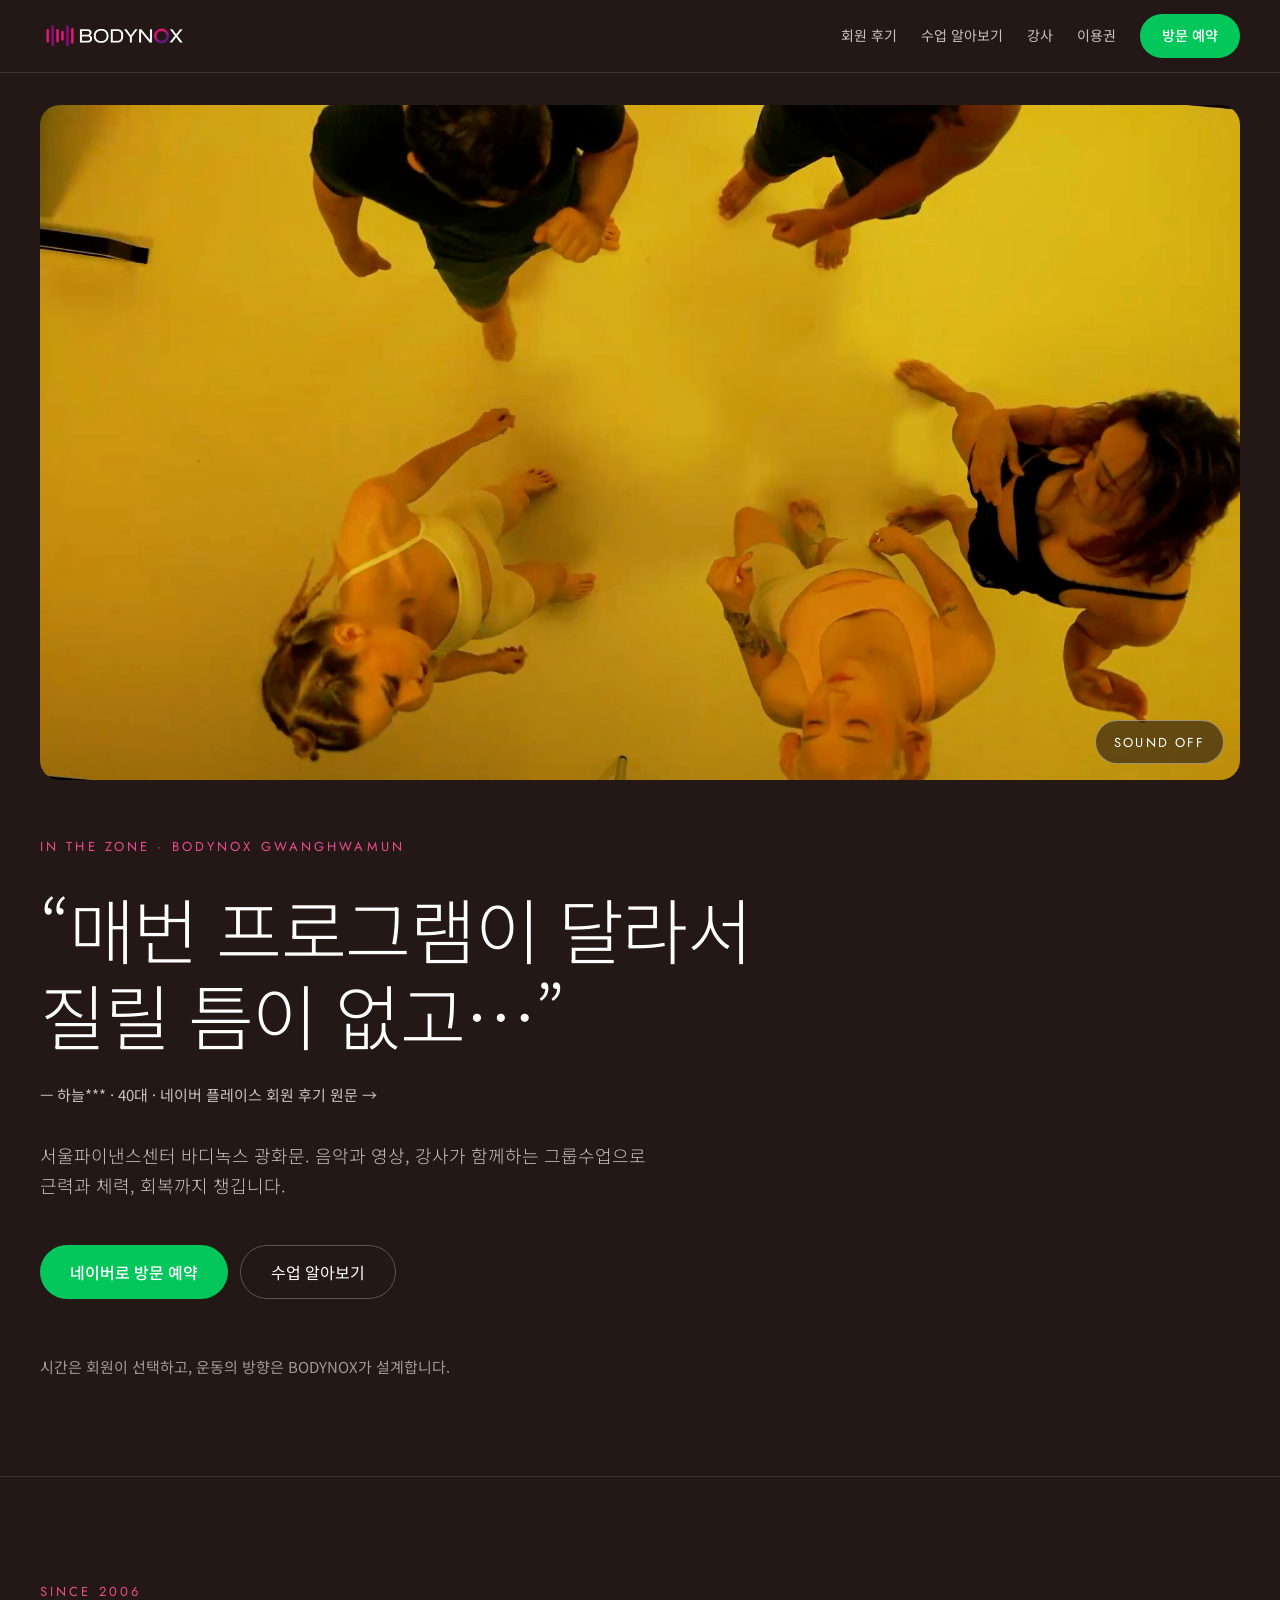
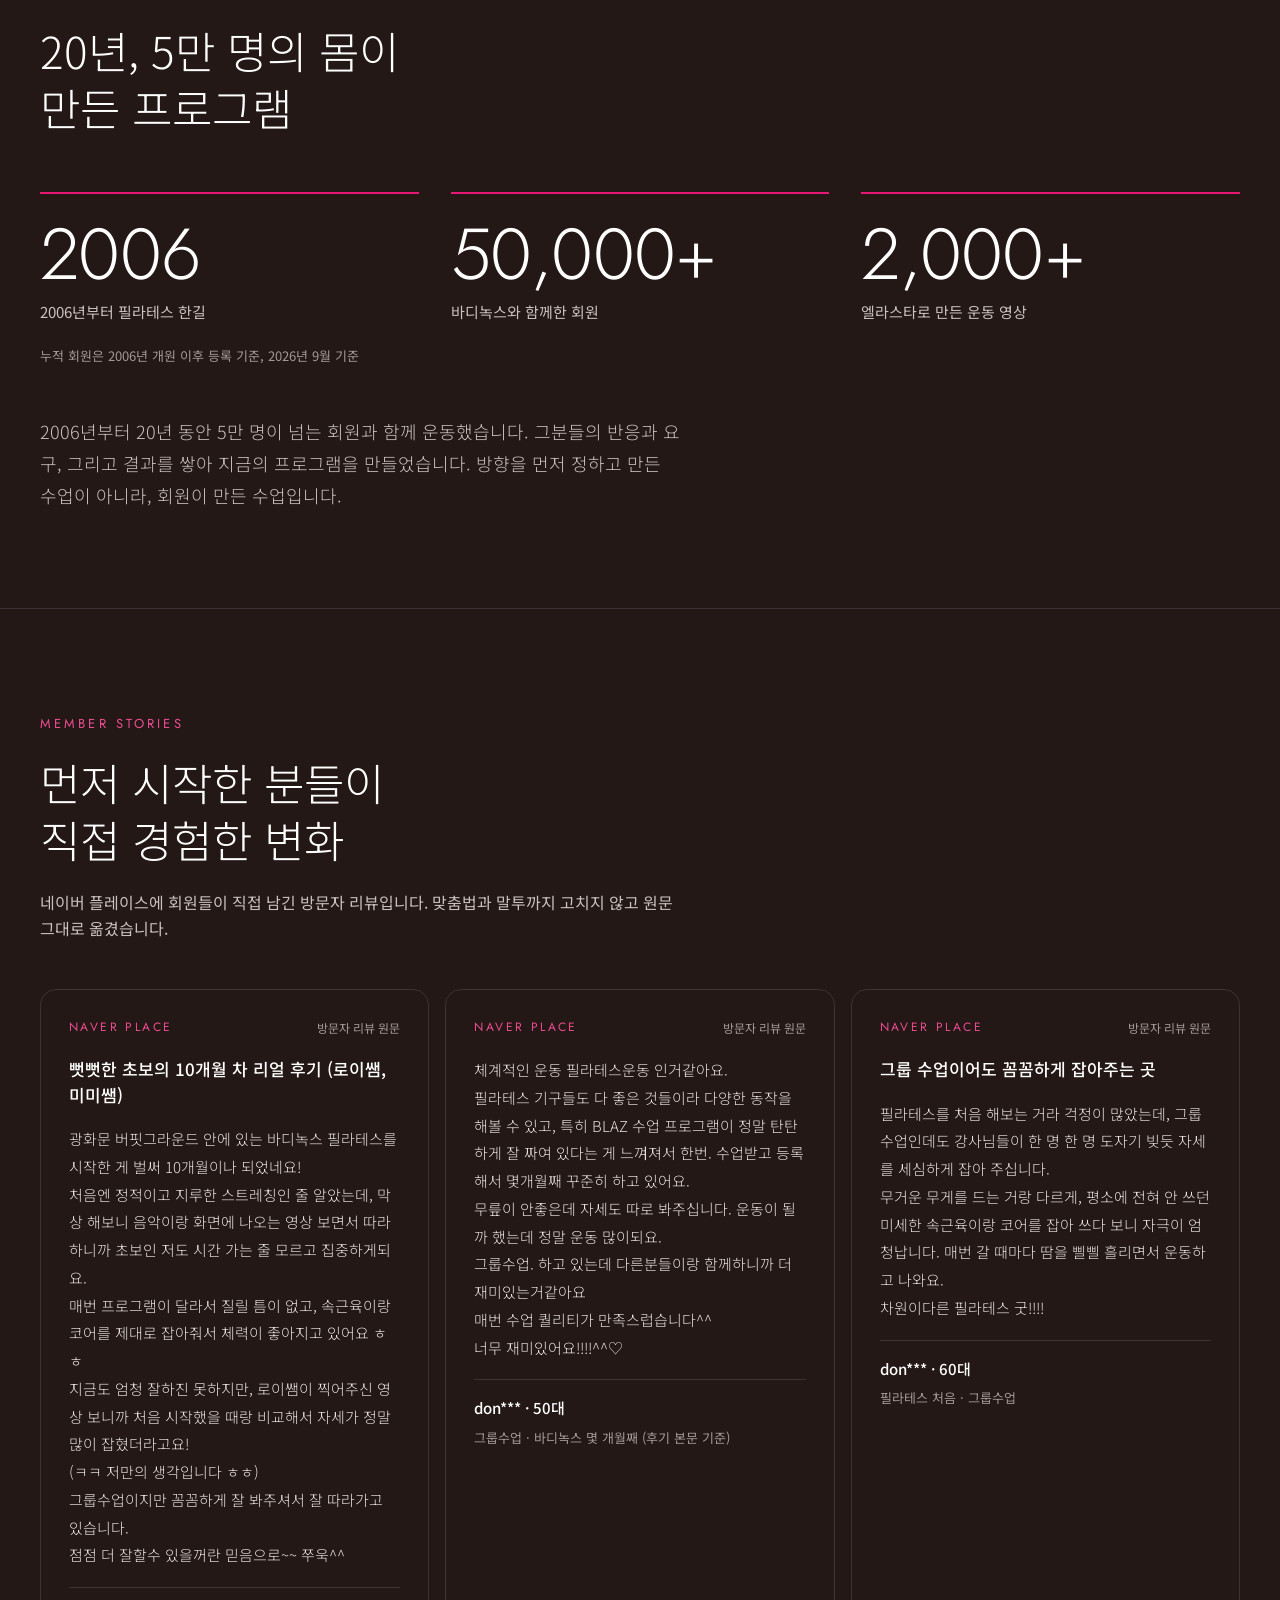
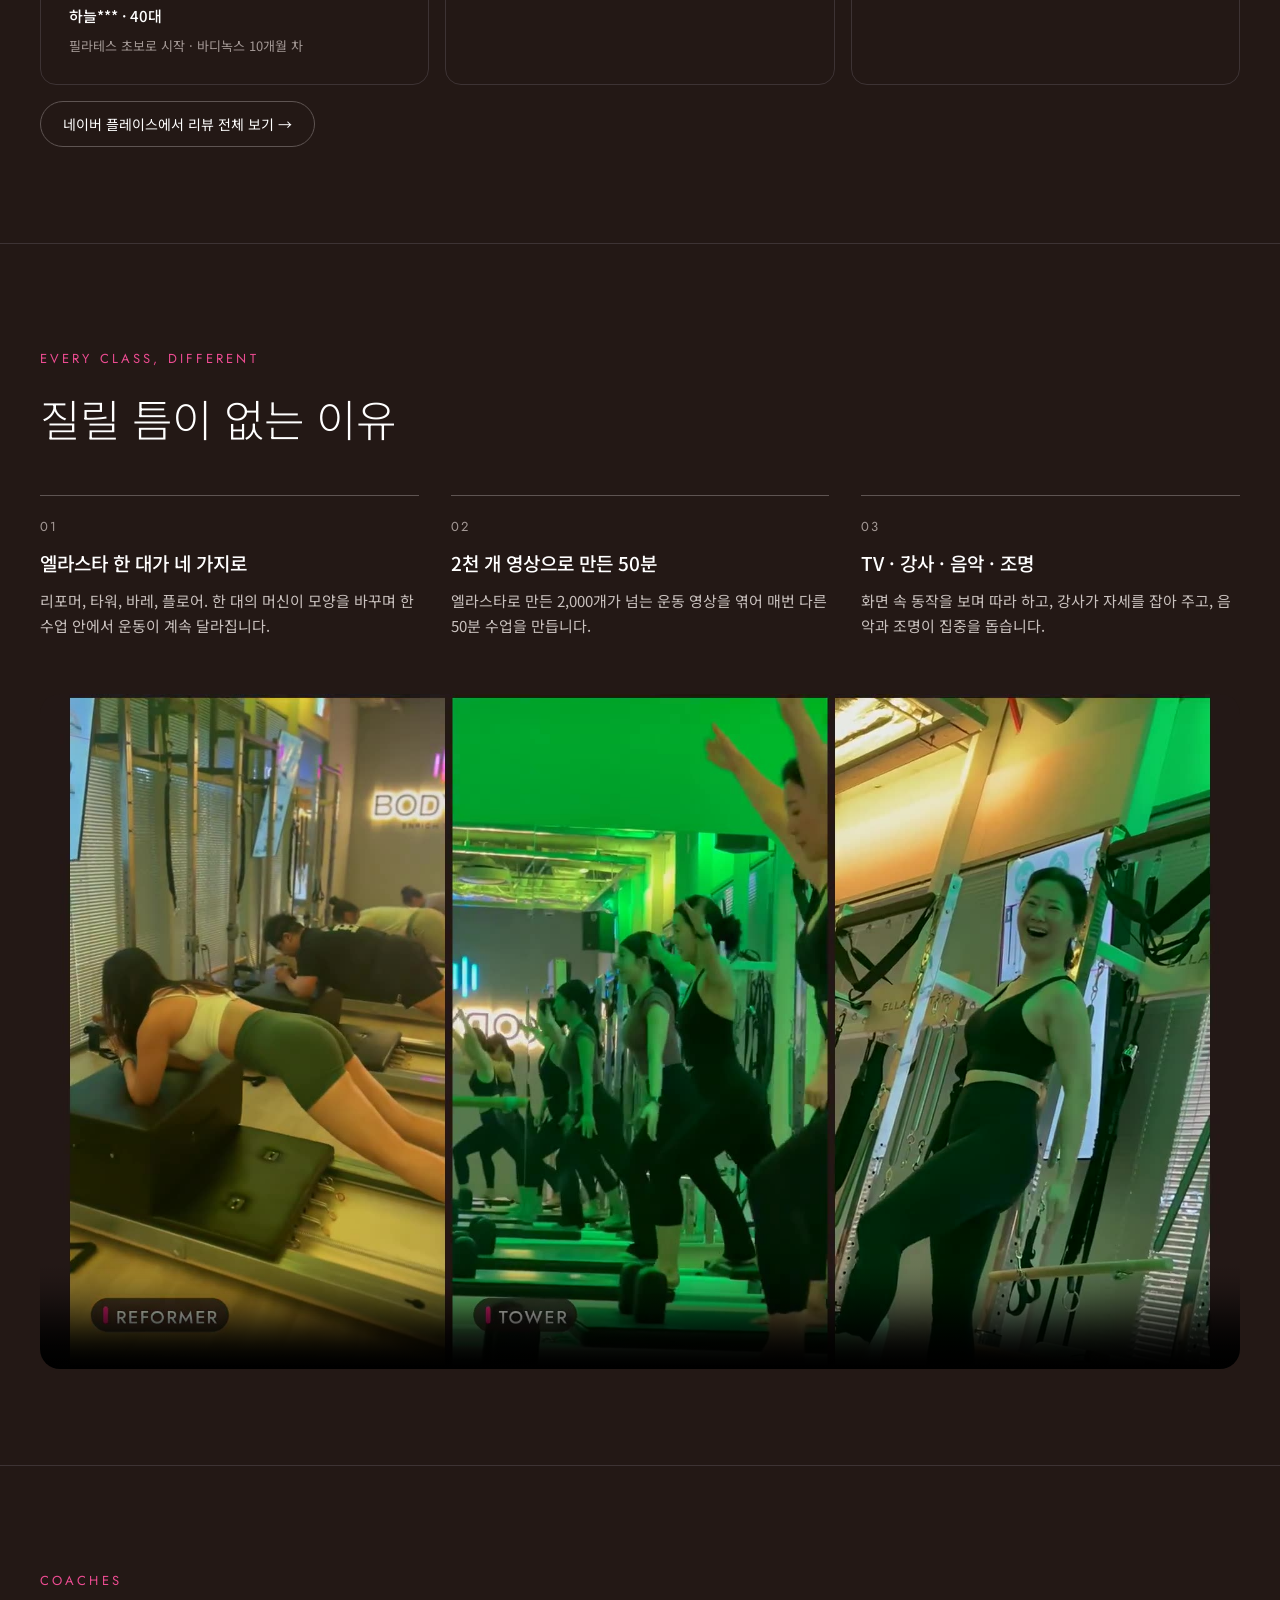
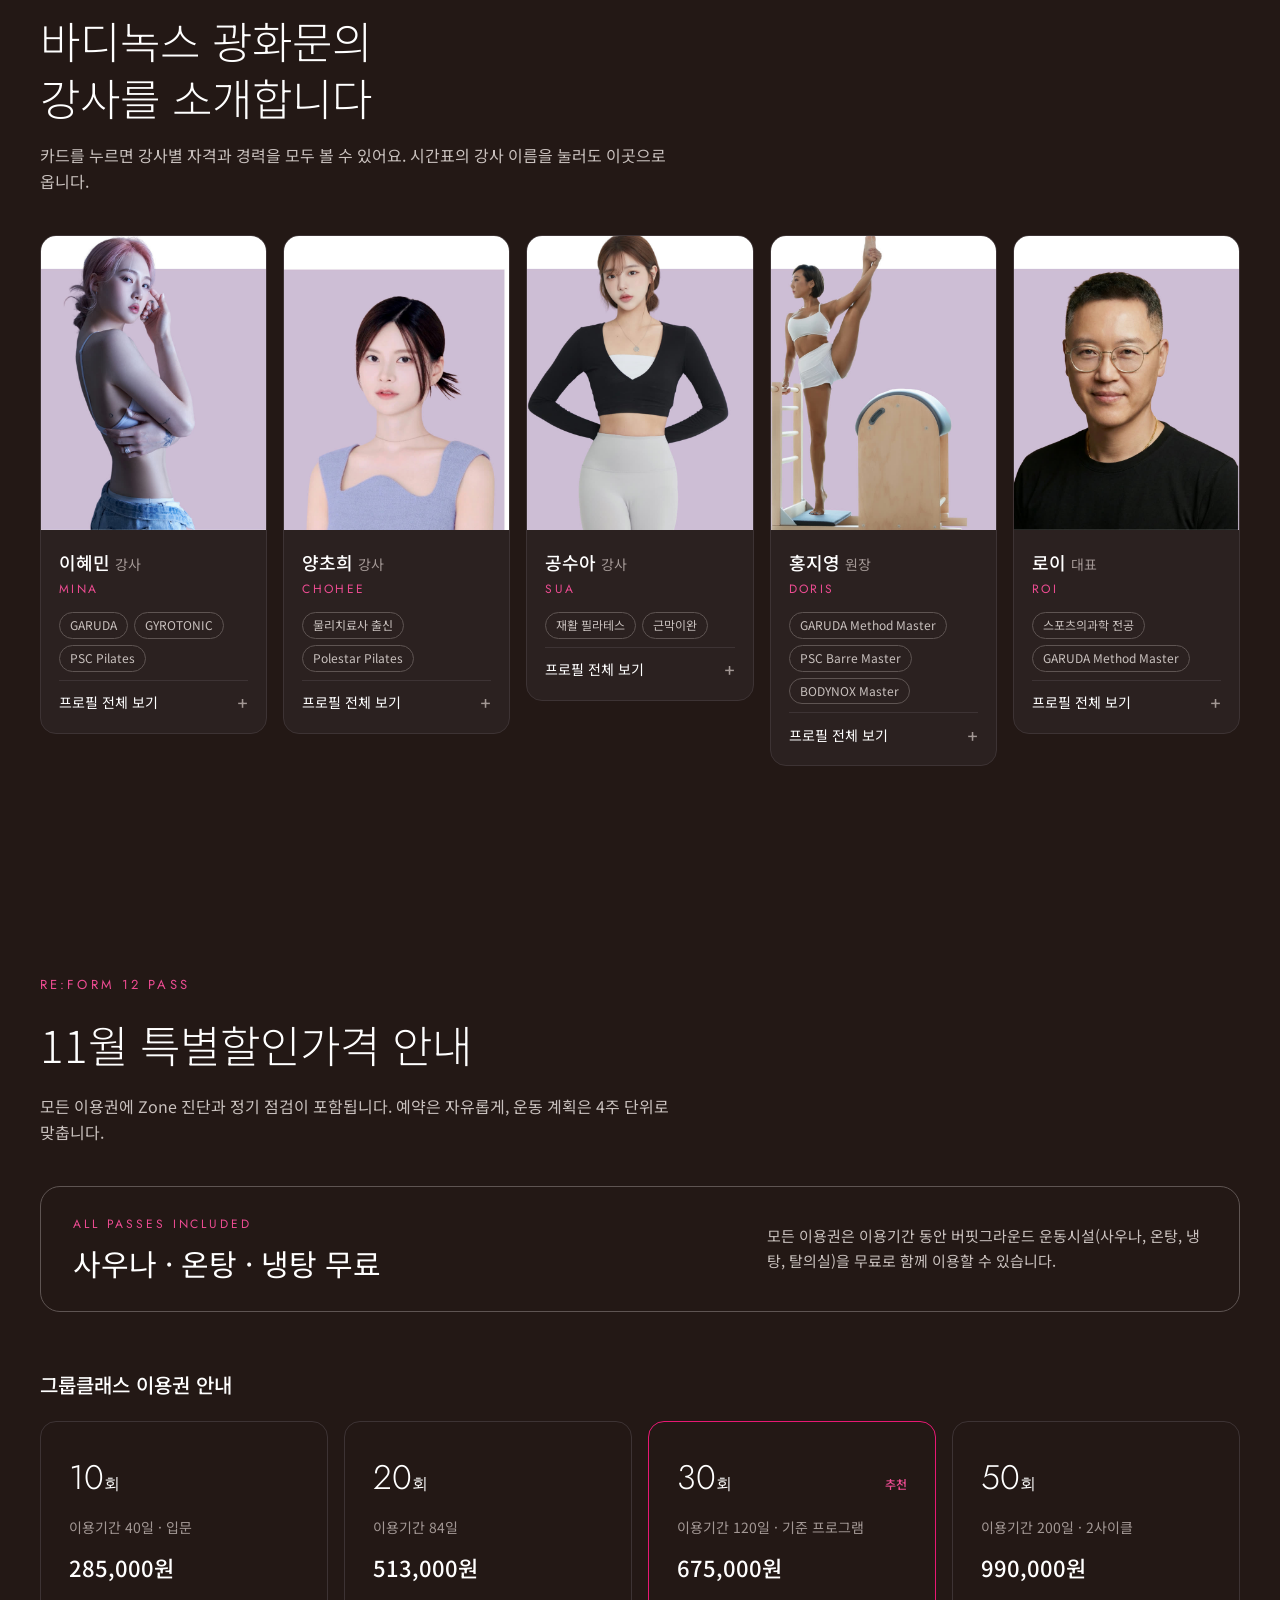
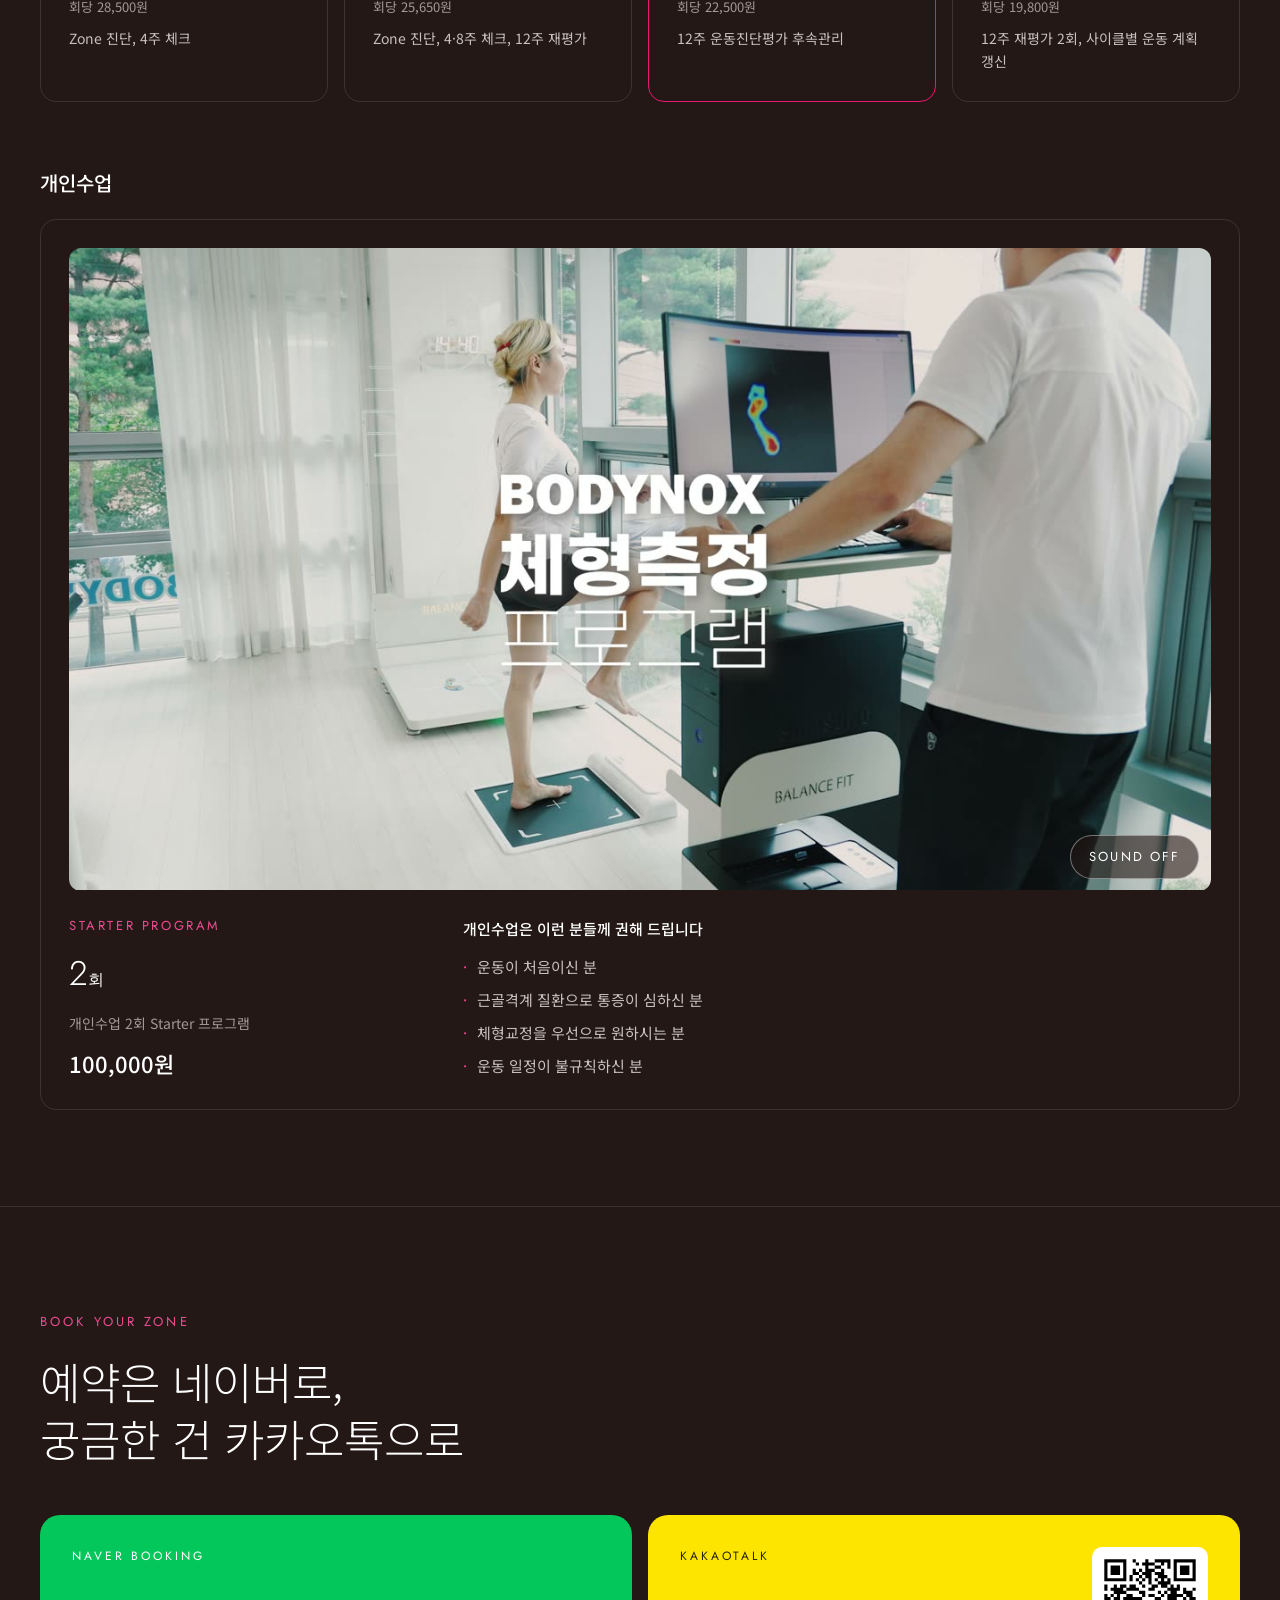
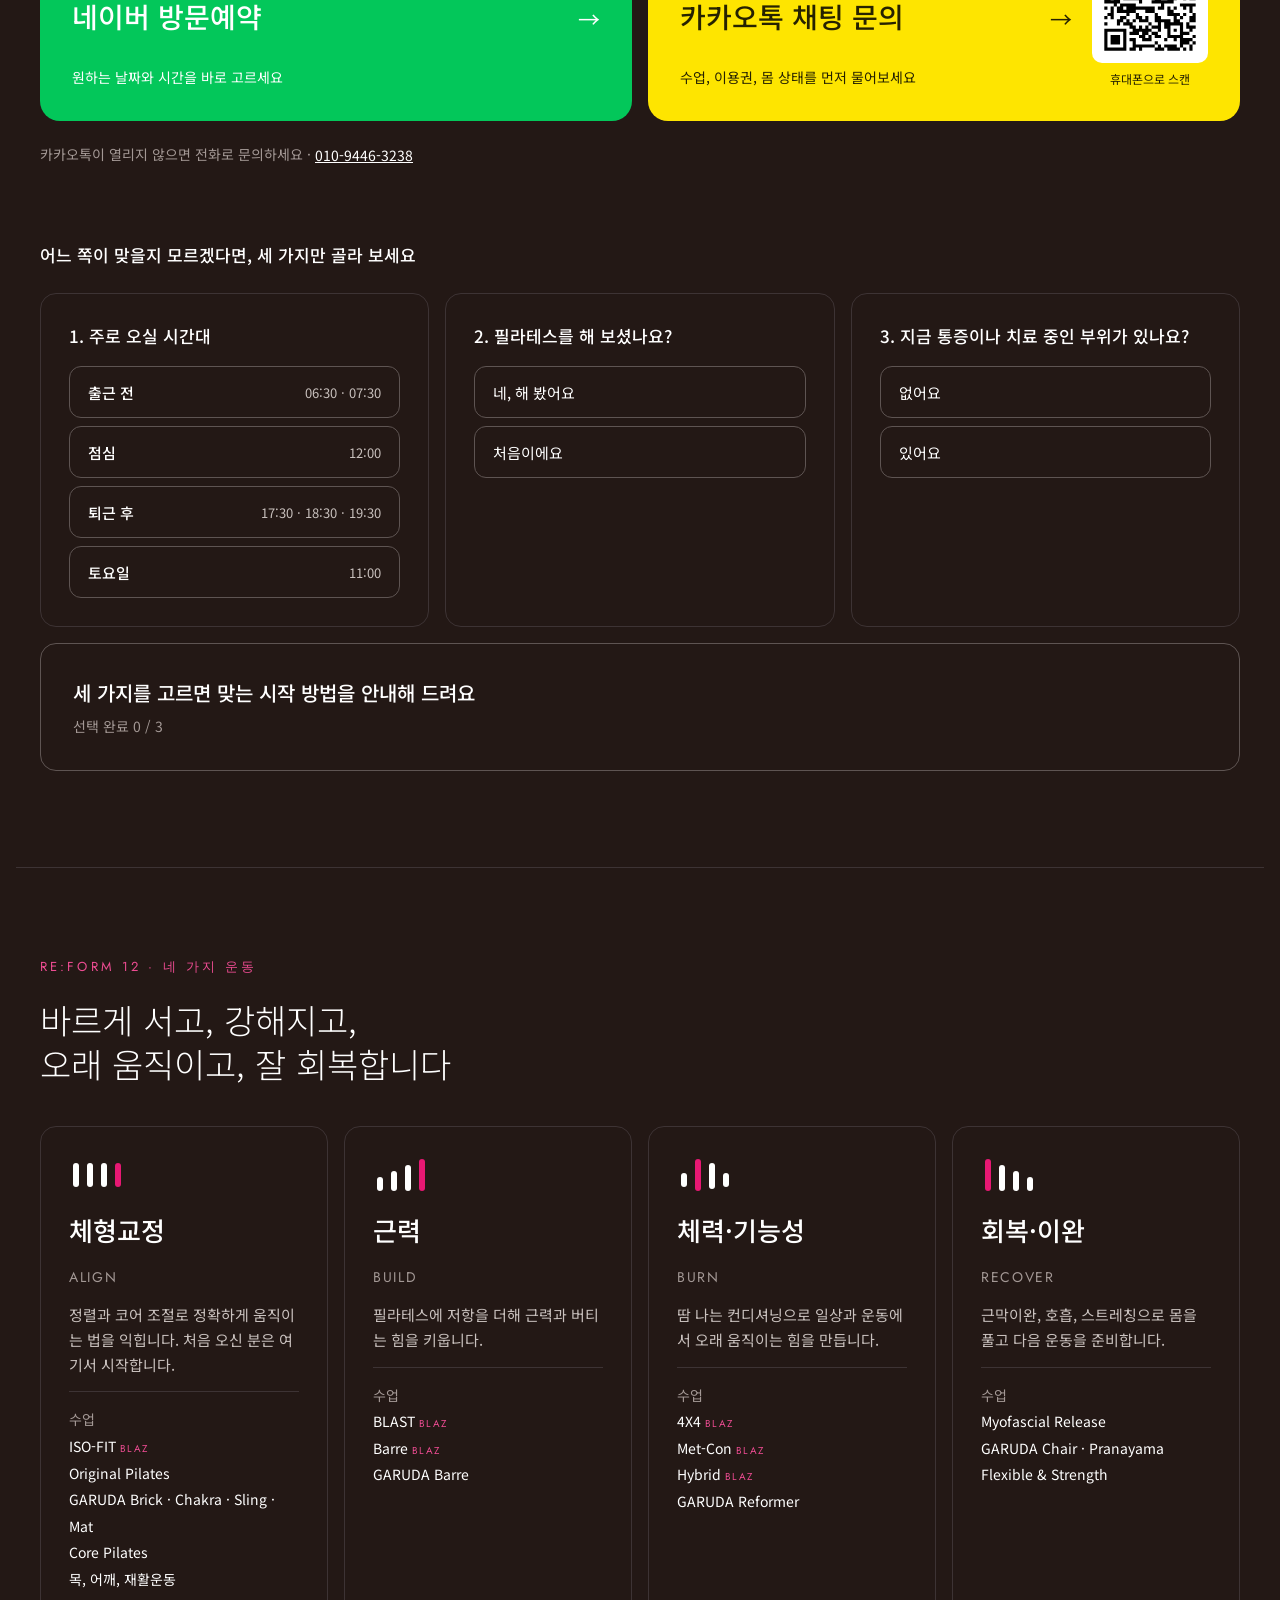
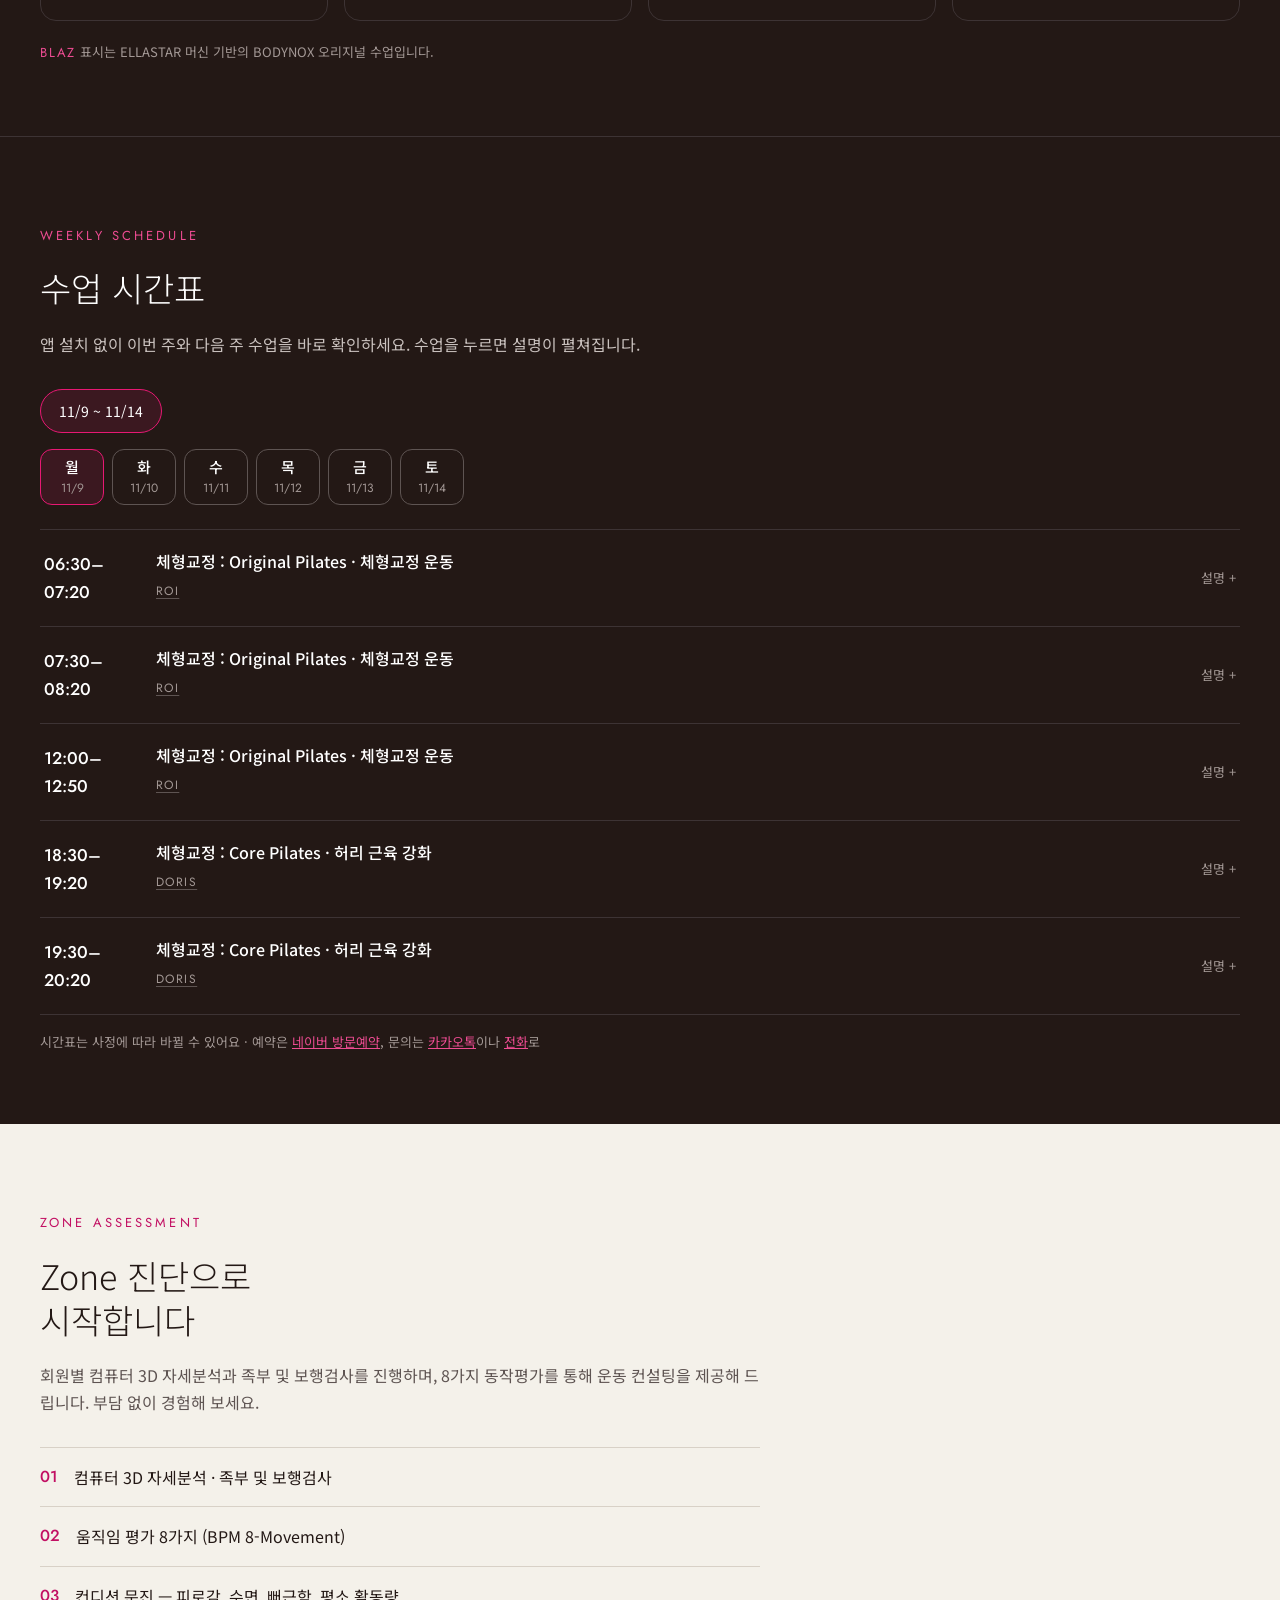
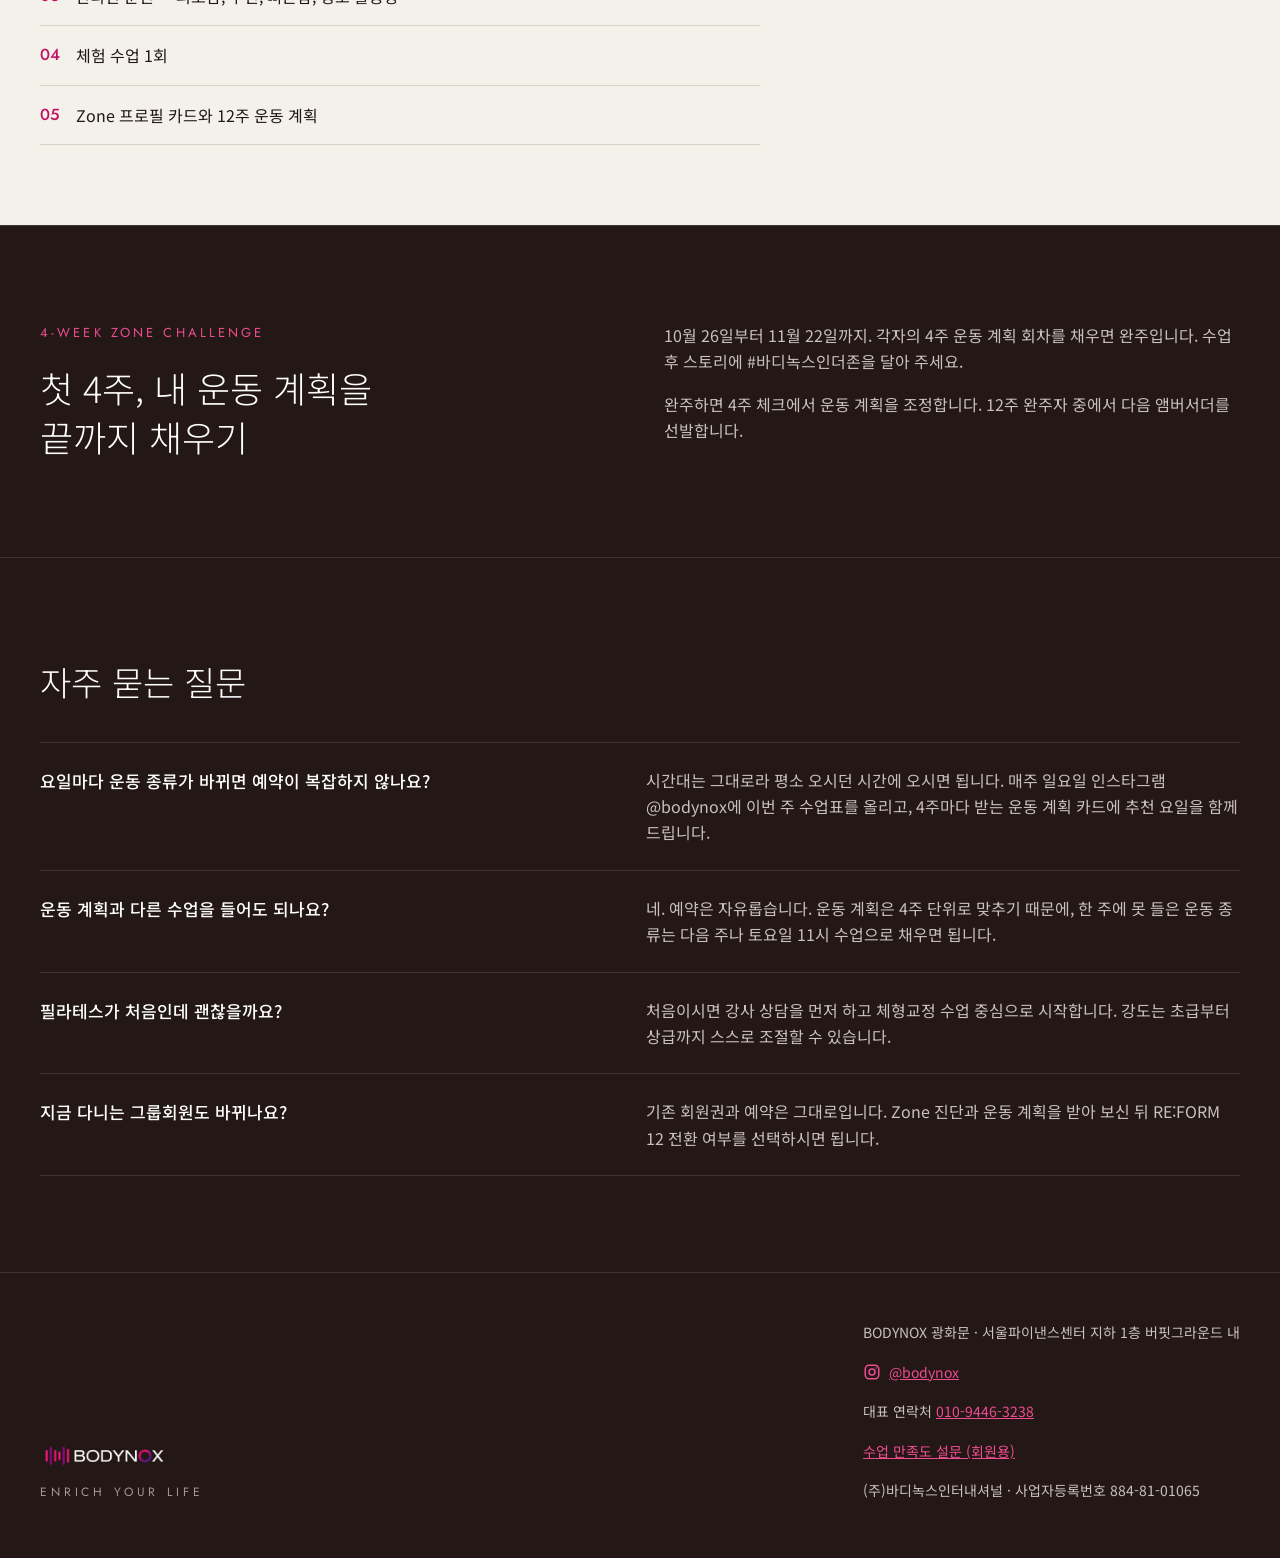
==== commit 56a334b5: "11월 할인가 제목 변경, 11/3~11/6 수업을 지영 정리 기준으로 수정 Co-Authored-By: Claude Opus 5.5 <noreply@anthropic.com>" ====
--- a/index.html
+++ b/index.html
@@ -278,7 +278,7 @@
 
 <section id="pass" style="max-width: 1200px; margin: 0 auto; padding: 112px 24px 96px">
 <div style="font-family: 'Jost', sans-serif; font-size: 13px; letter-spacing: 0.24em; color: #ED4C92">RE:FORM 12 PASS</div>
-<h2 style="margin: 20px 0 0; font-size: clamp(28px, 3.6vw, 44px); font-weight: 300; line-height: 1.3">10월 특별할인가격 안내</h2>
+<h2 style="margin: 20px 0 0; font-size: clamp(28px, 3.6vw, 44px); font-weight: 300; line-height: 1.3">11월 특별할인가격 안내</h2>
 <p style="margin: 20px 0 0; max-width: 640px; color: #C9C1BE">모든 이용권에 Zone 진단과 정기 점검이 포함됩니다. 예약은 자유롭게, 운동 계획은 4주 단위로 맞춥니다.</p>
 <div style="margin-top: 40px; border: 1px solid #5E5452; border-radius: 20px; padding: 28px 32px; display: flex; justify-content: space-between; align-items: center; gap: 16px 32px; flex-wrap: wrap">
 <div style="display: flex; flex-direction: column; gap: 8px">
@@ -558,7 +558,7 @@
 </footer>
 
 </div>
-<script src="assets/data/schedule-fallback.js?v=10"></script>
+<script src="assets/data/schedule-fallback.js?v=11"></script>
 <script src="script.js?v=9"></script>
 </body>
 </html>
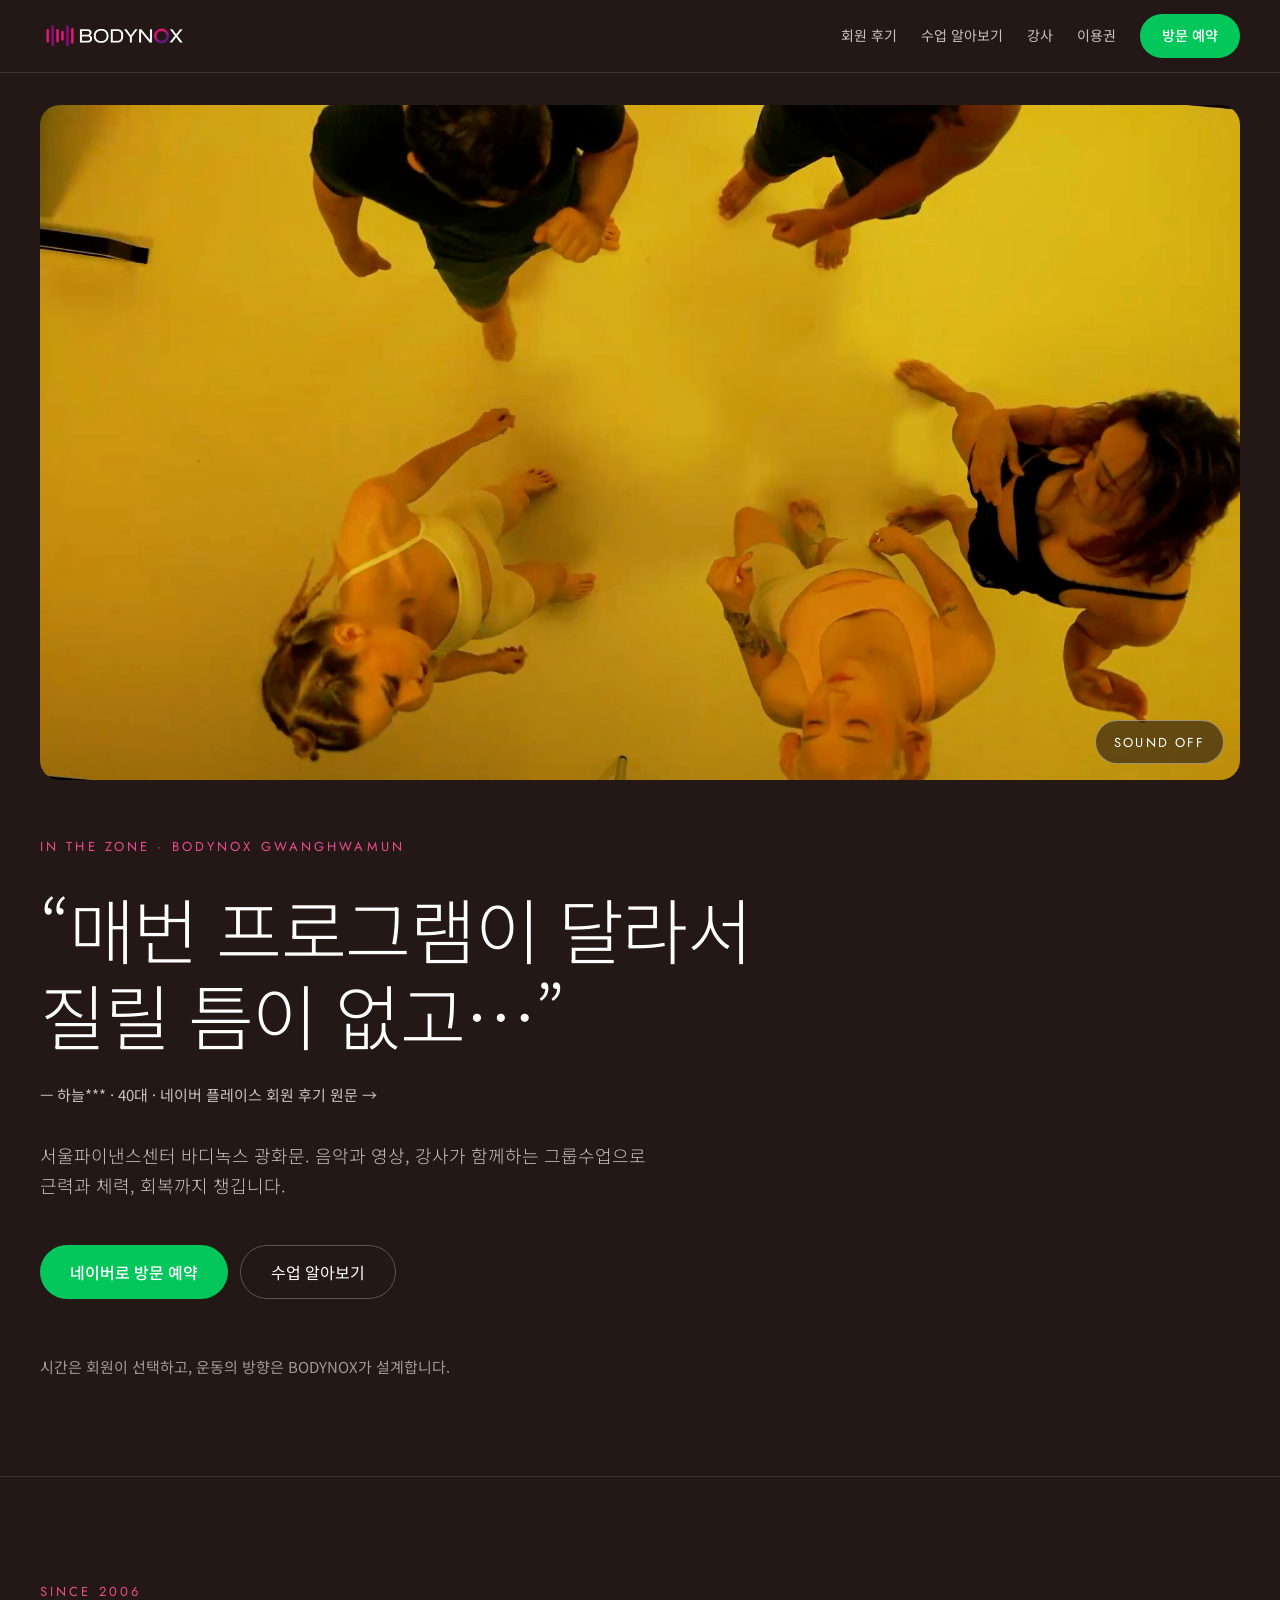
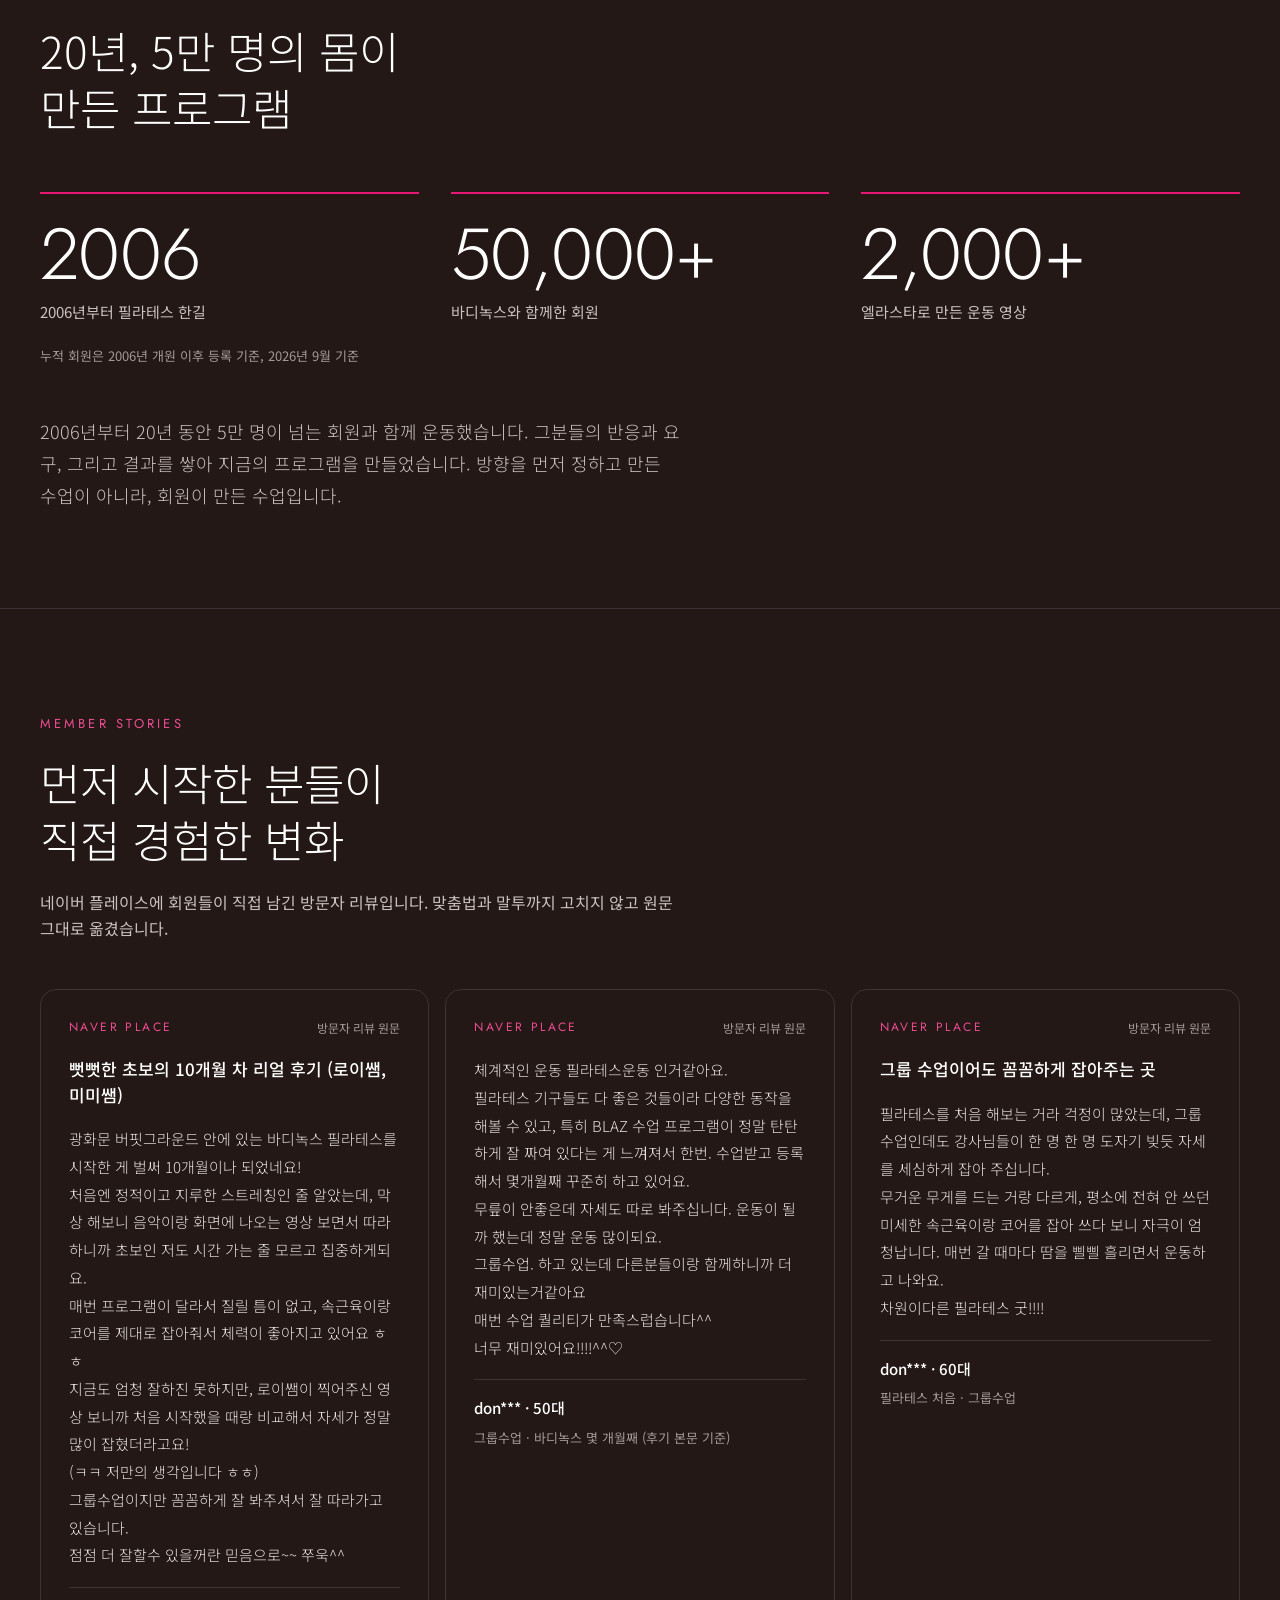
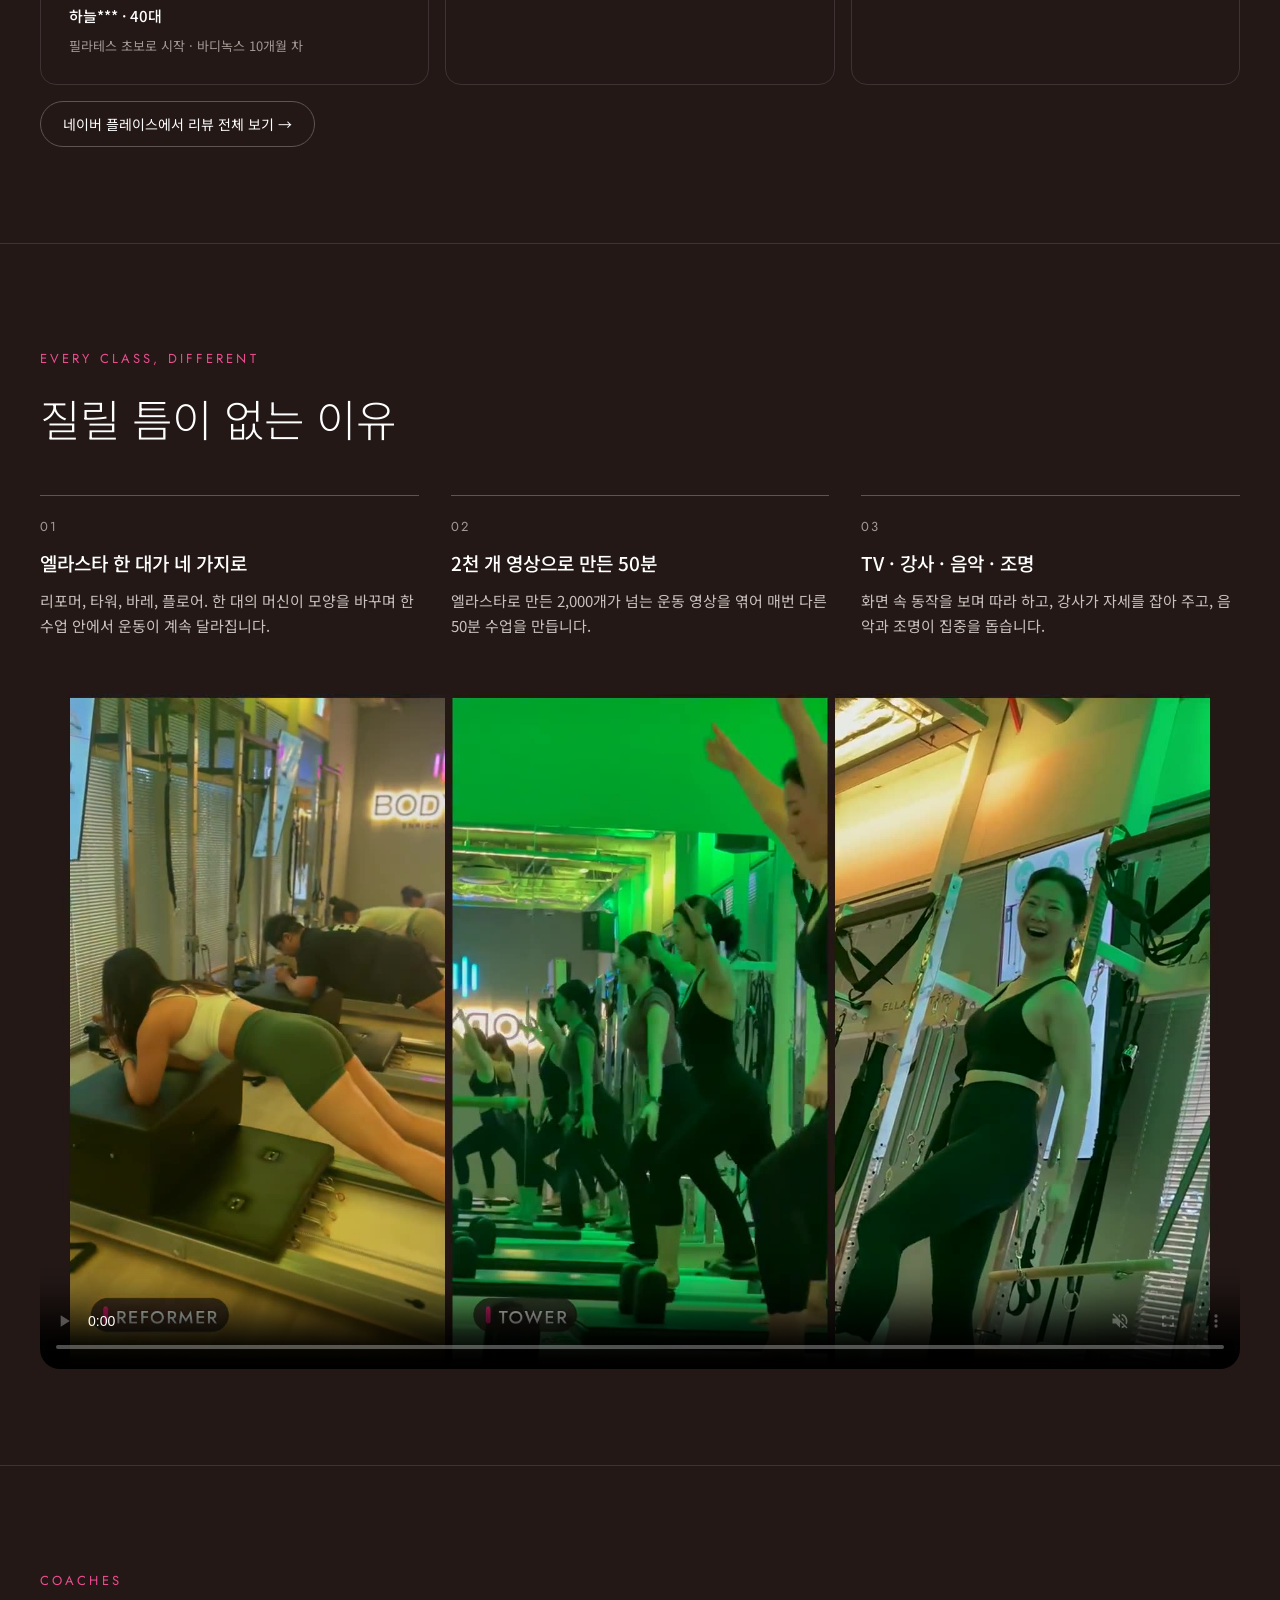
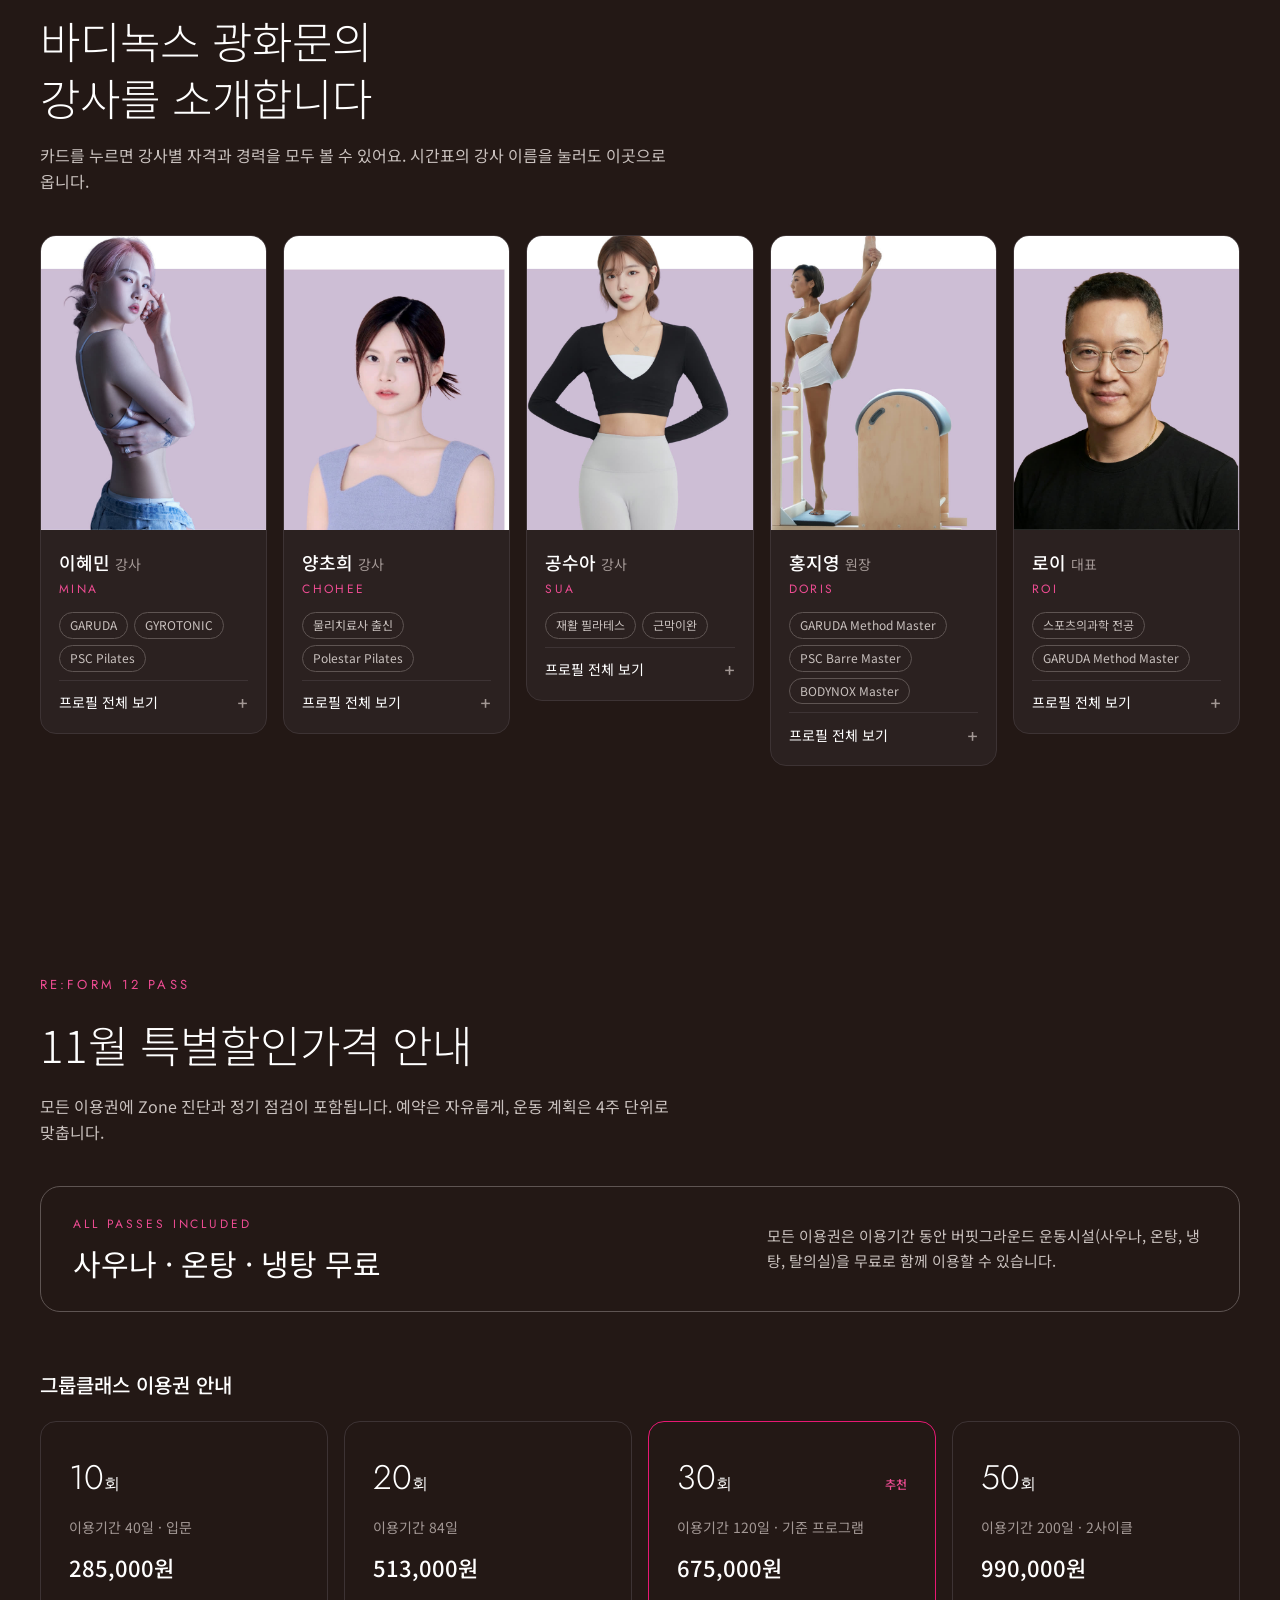
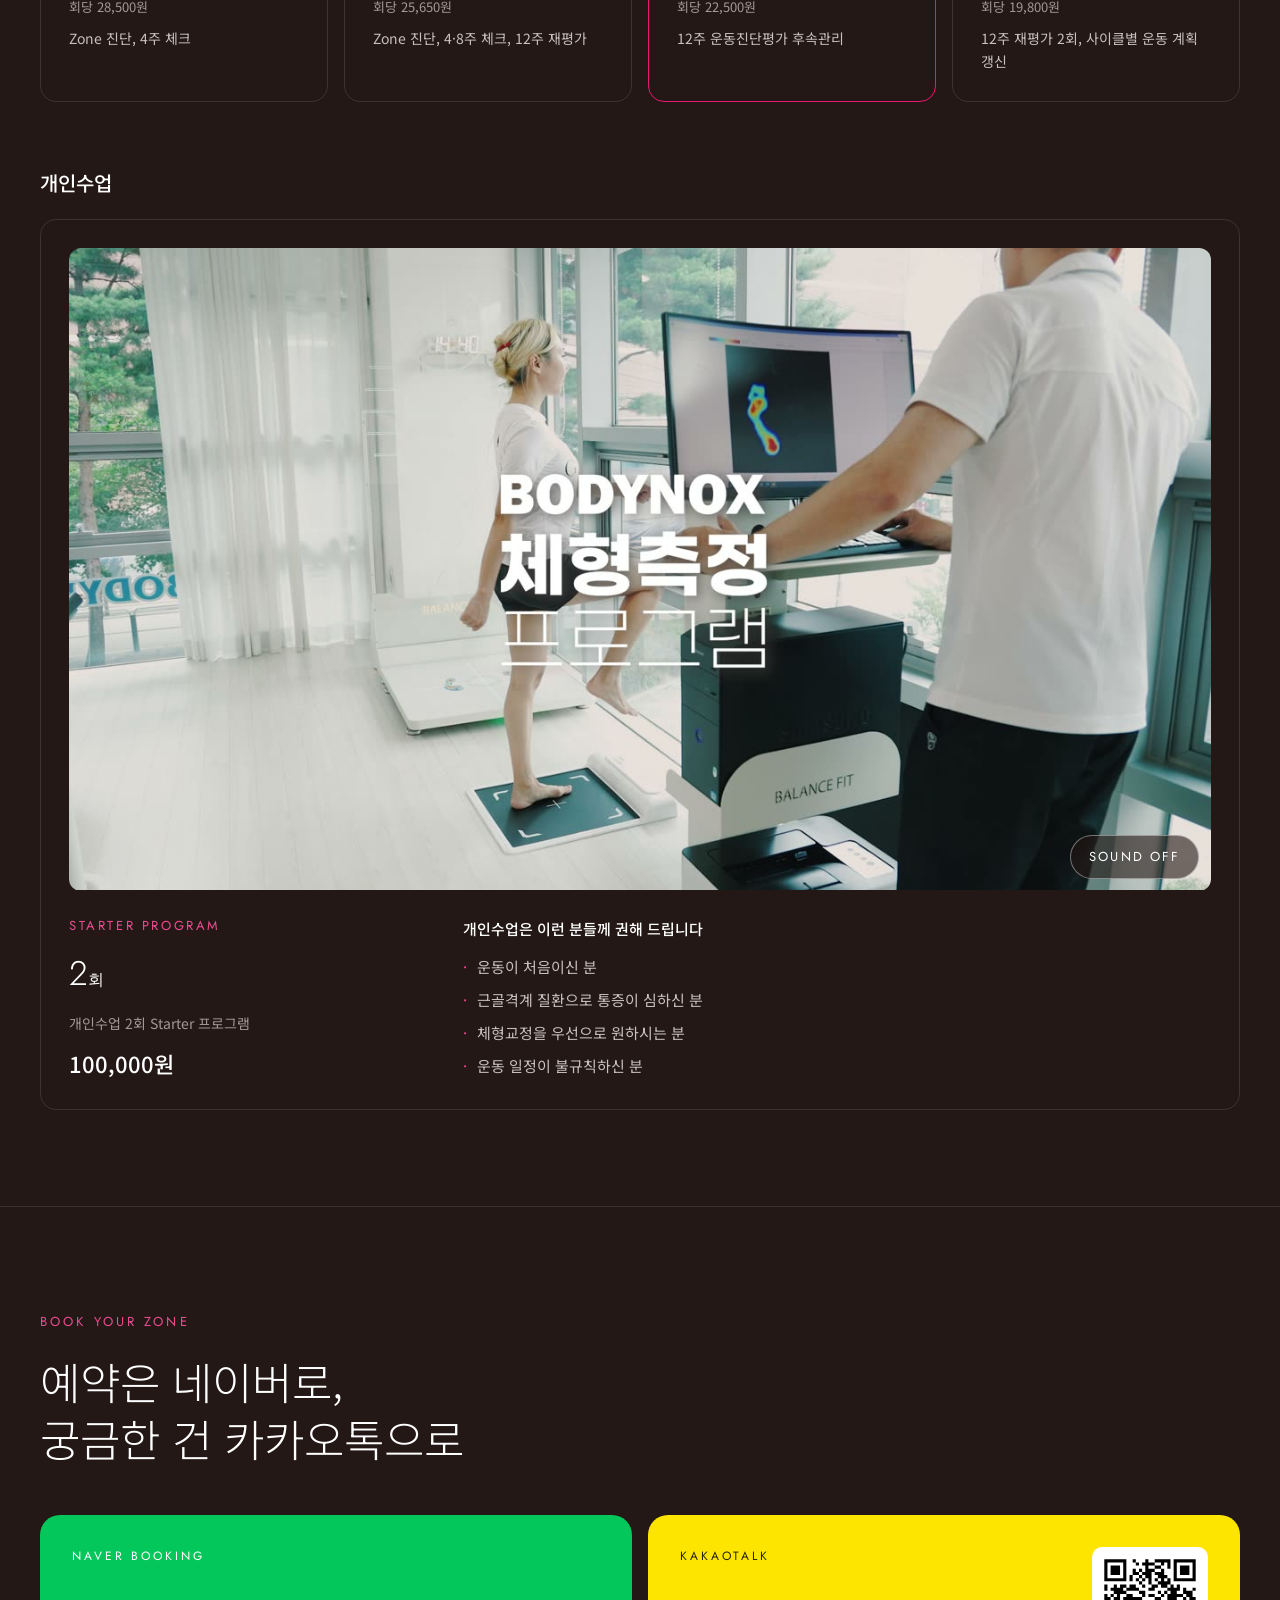
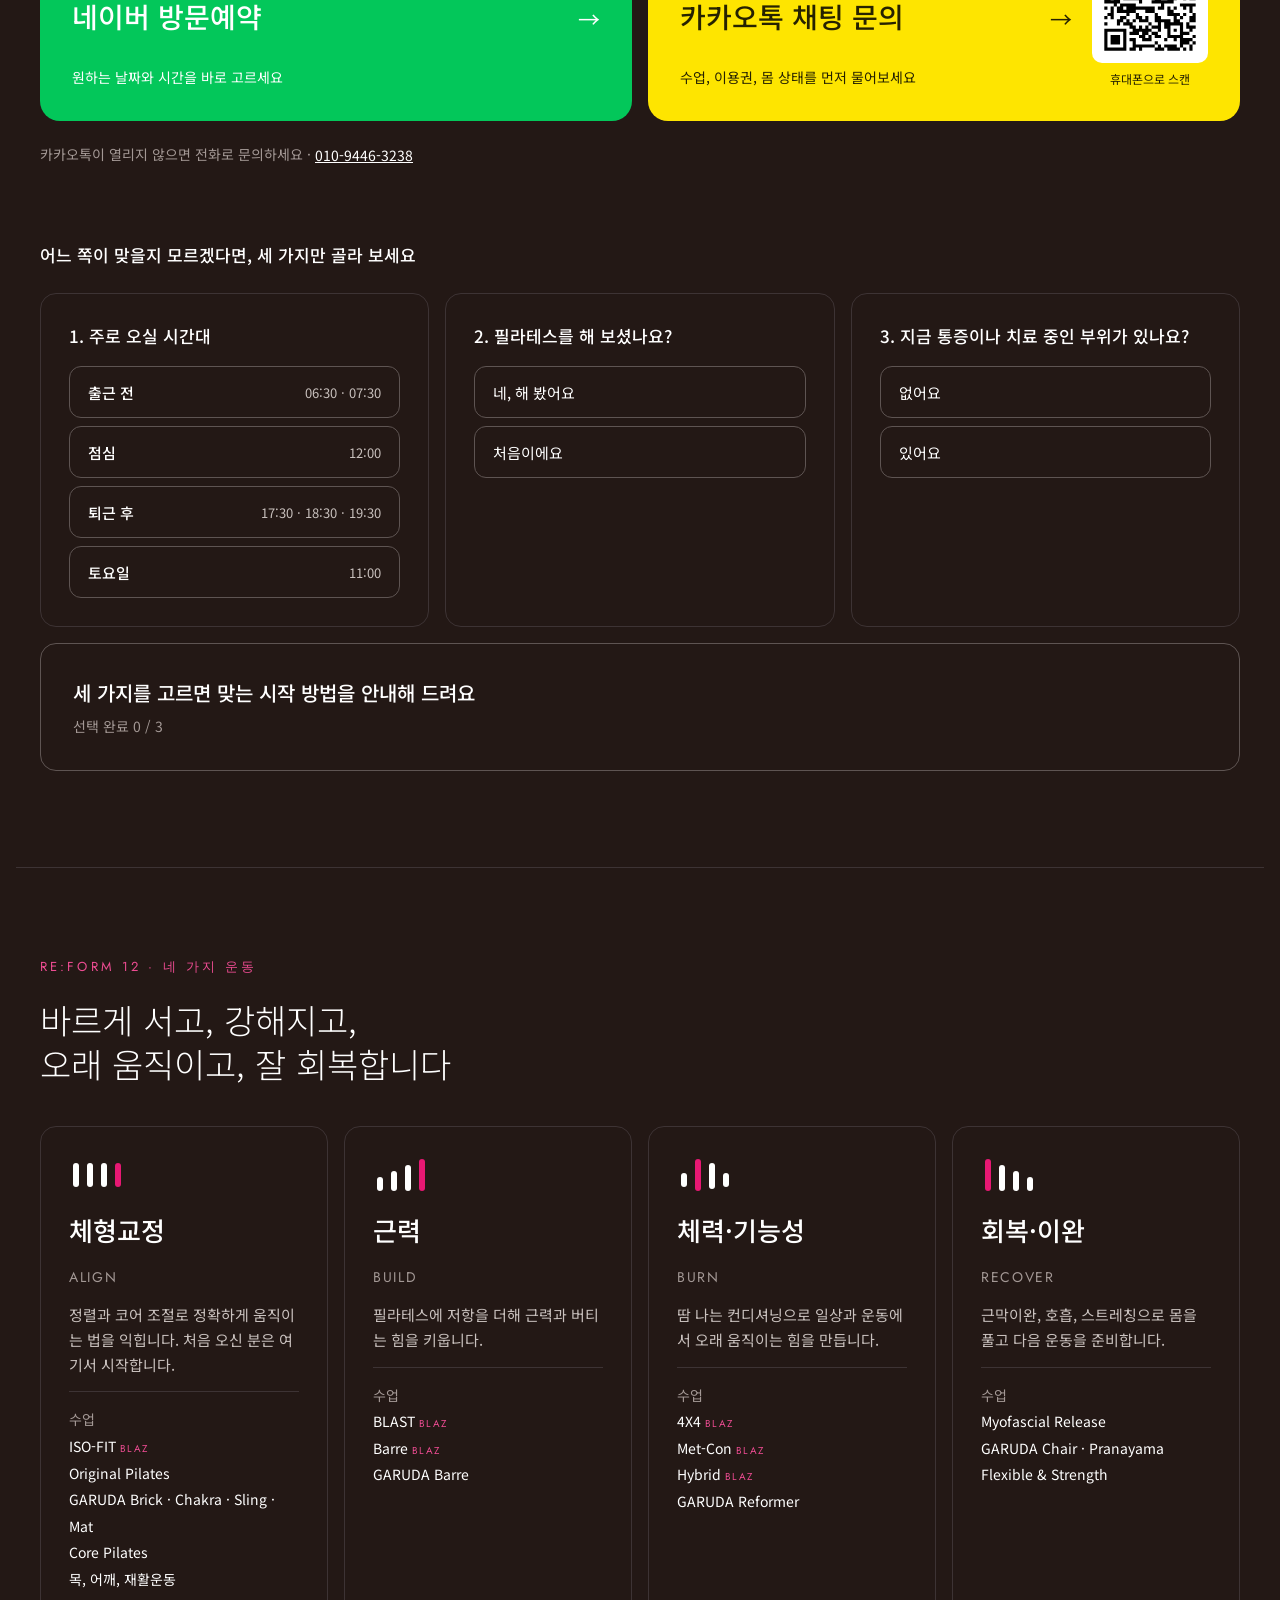
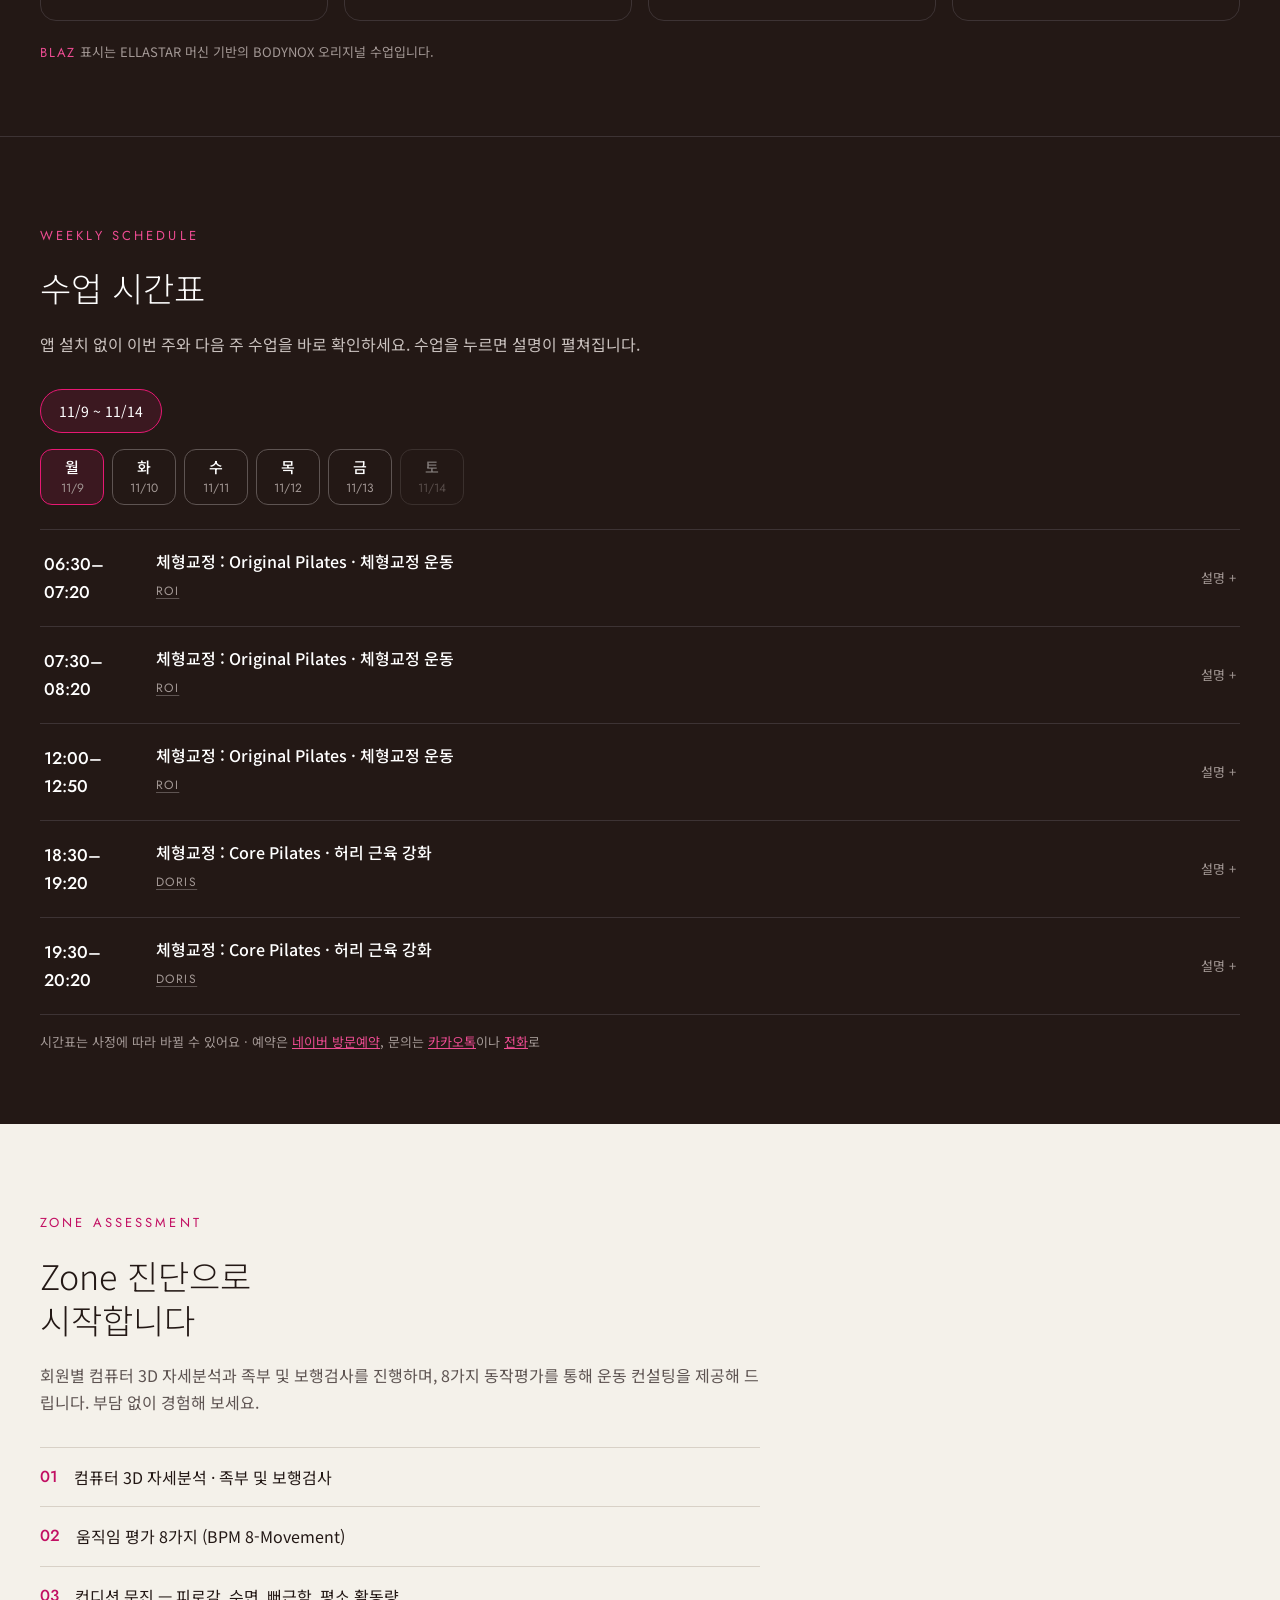
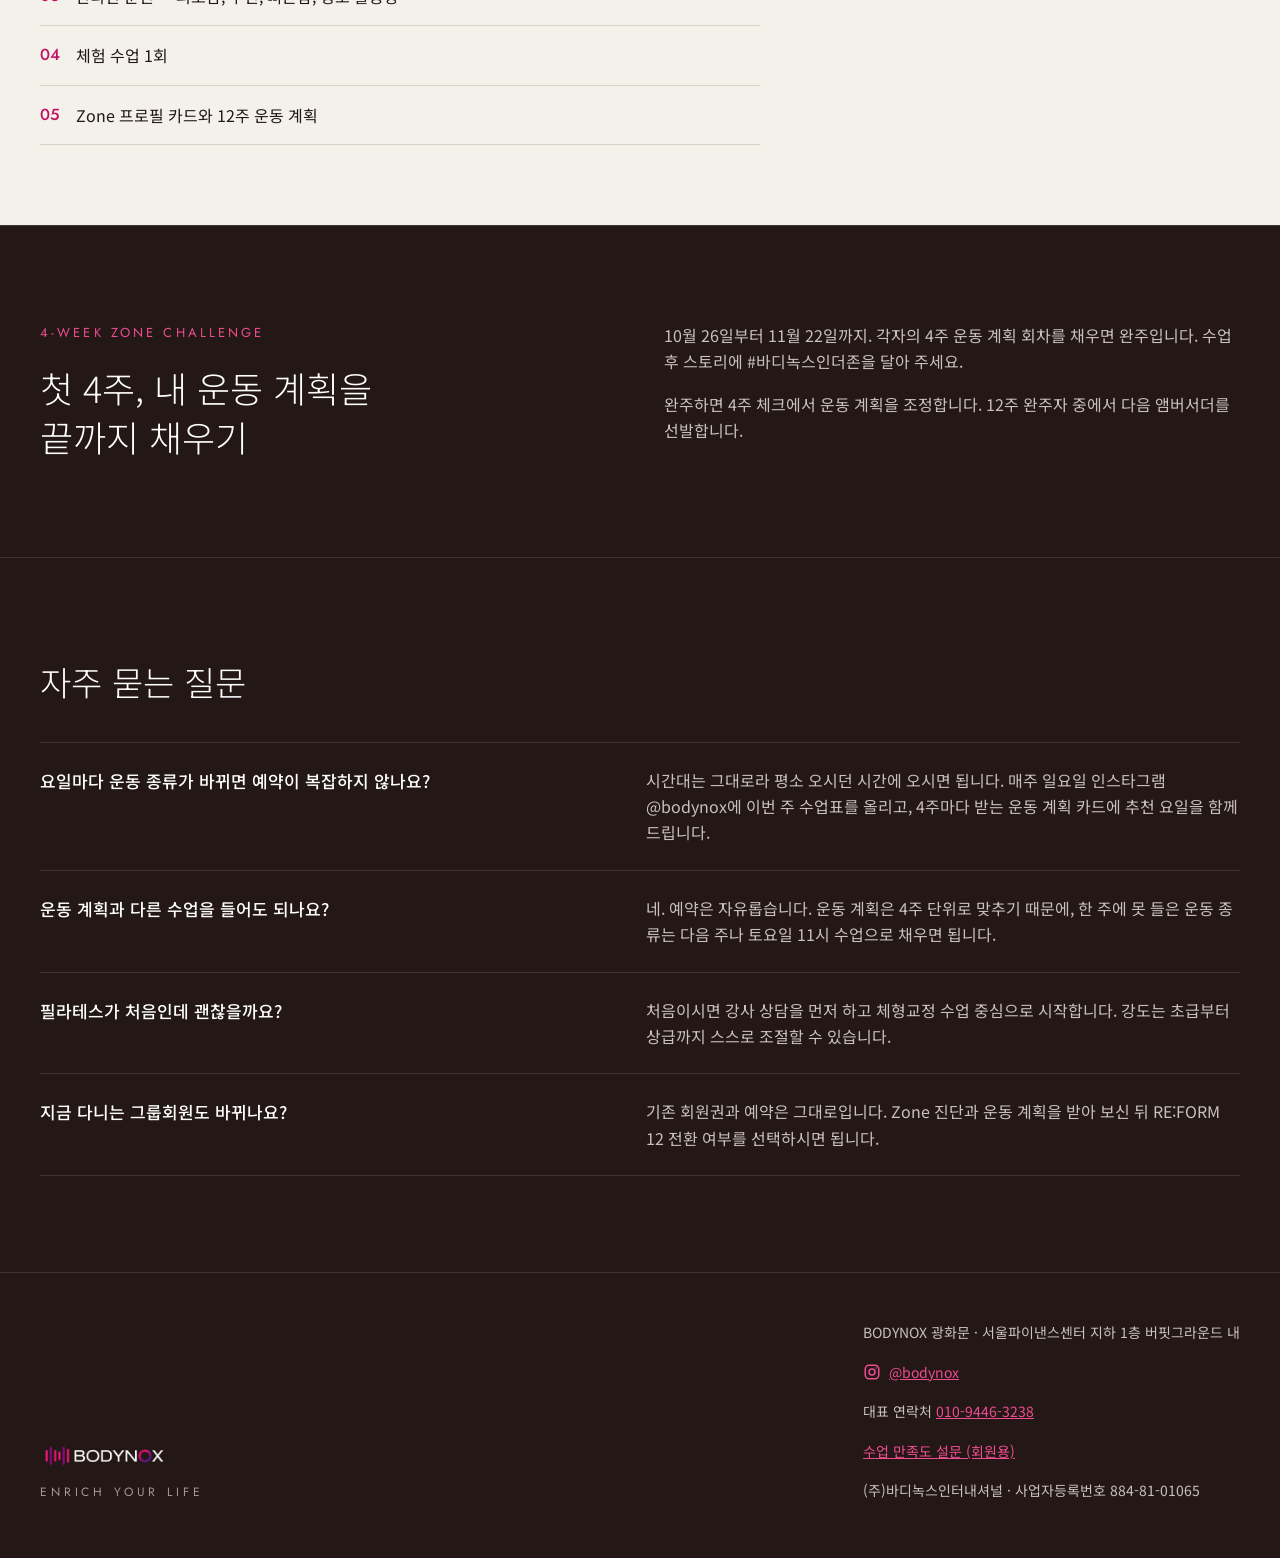
==== commit 2d1d5df7: "11/13 12:00 이후와 11/14 수업을 시간표 예비 데이터에서 제거 Co-Authored-By: Claude Opus 5.5 <noreply@anthropic.com>" ====
--- a/index.html
+++ b/index.html
@@ -558,7 +558,7 @@
 </footer>
 
 </div>
-<script src="assets/data/schedule-fallback.js?v=11"></script>
+<script src="assets/data/schedule-fallback.js?v=12"></script>
 <script src="script.js?v=9"></script>
 </body>
 </html>
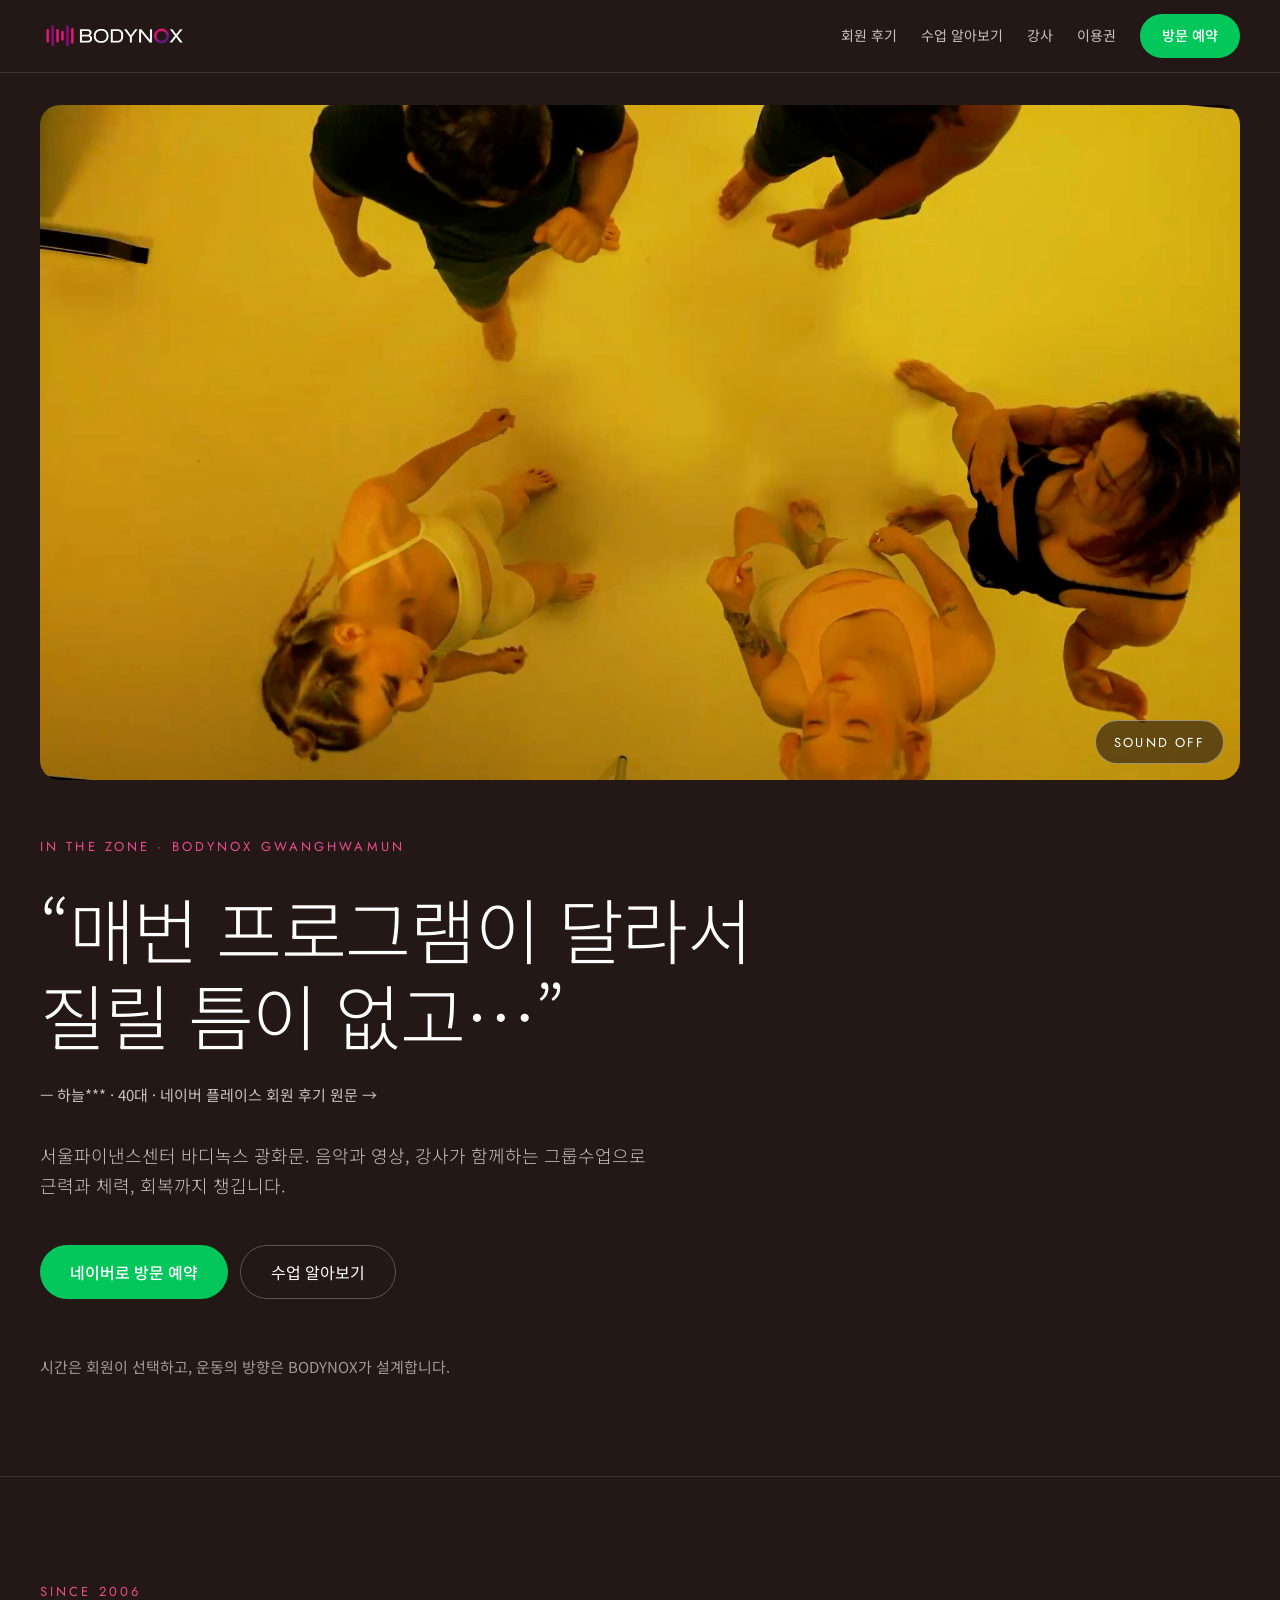
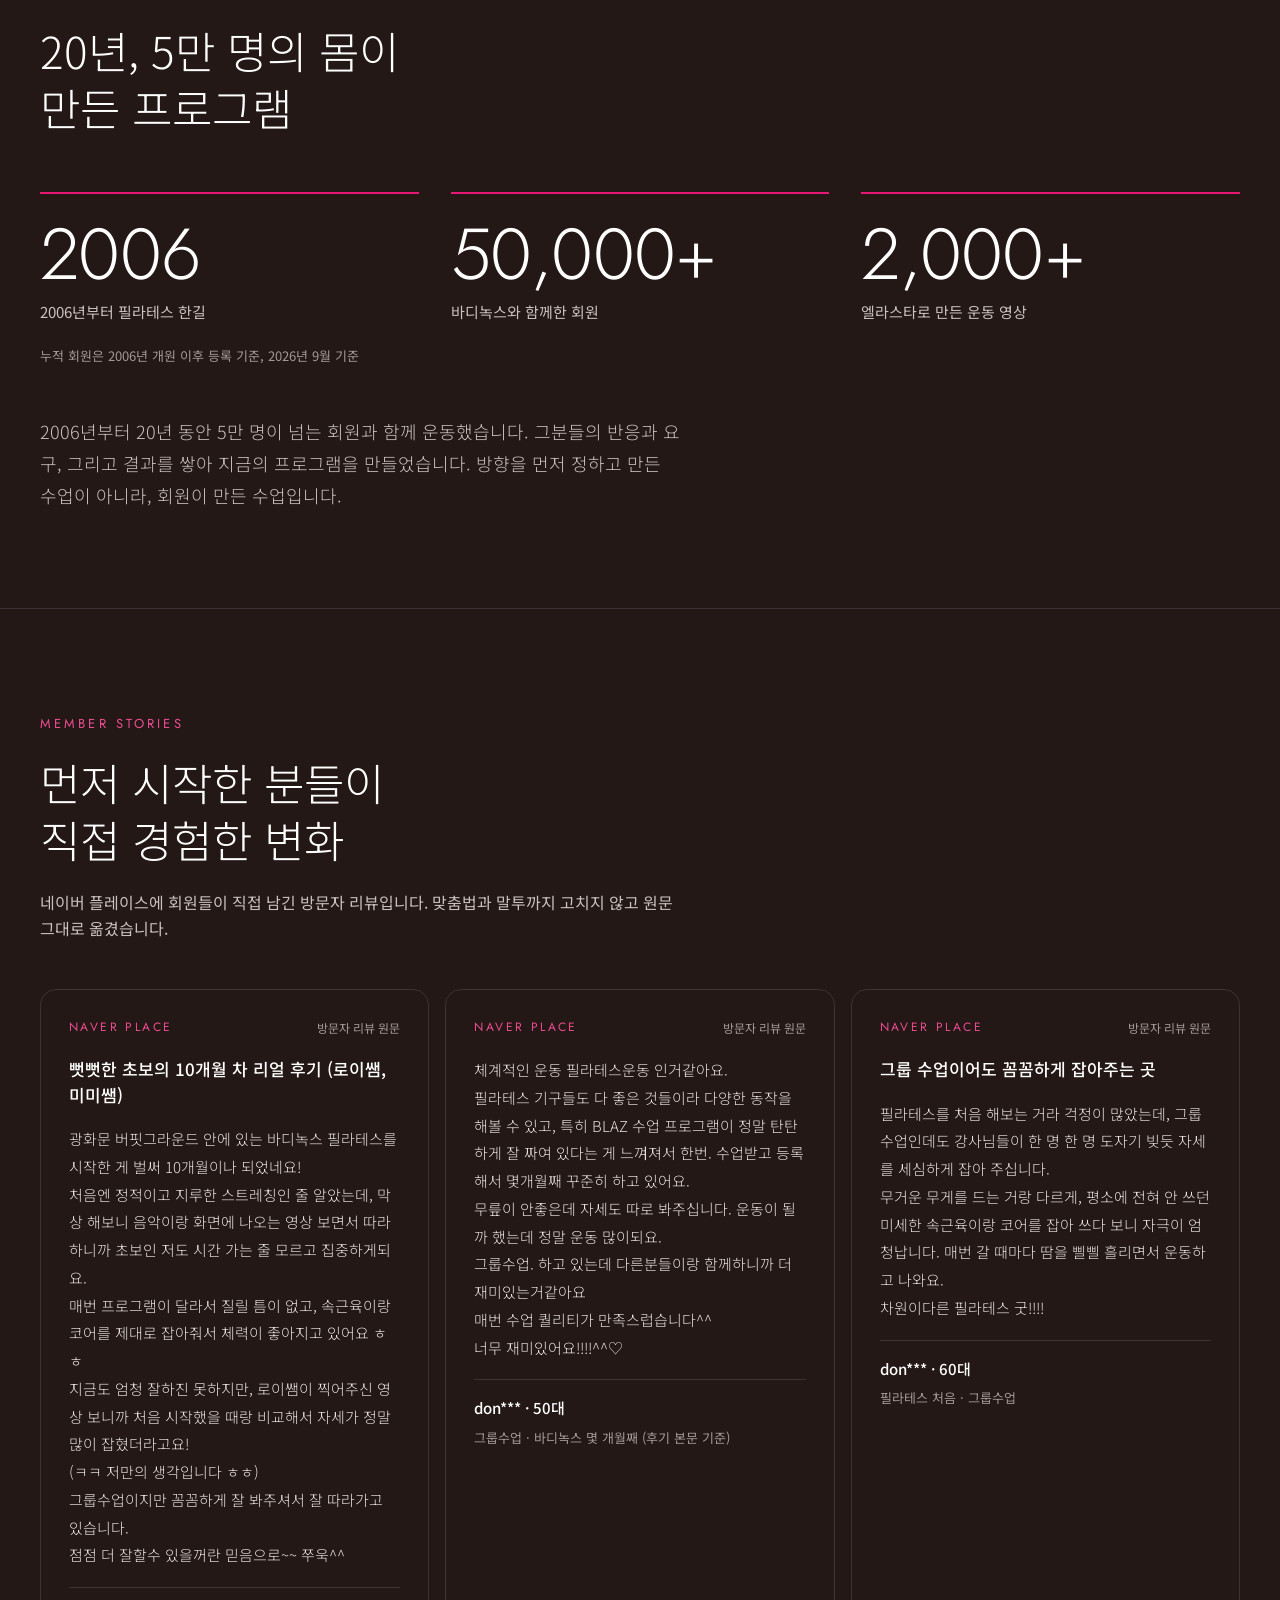
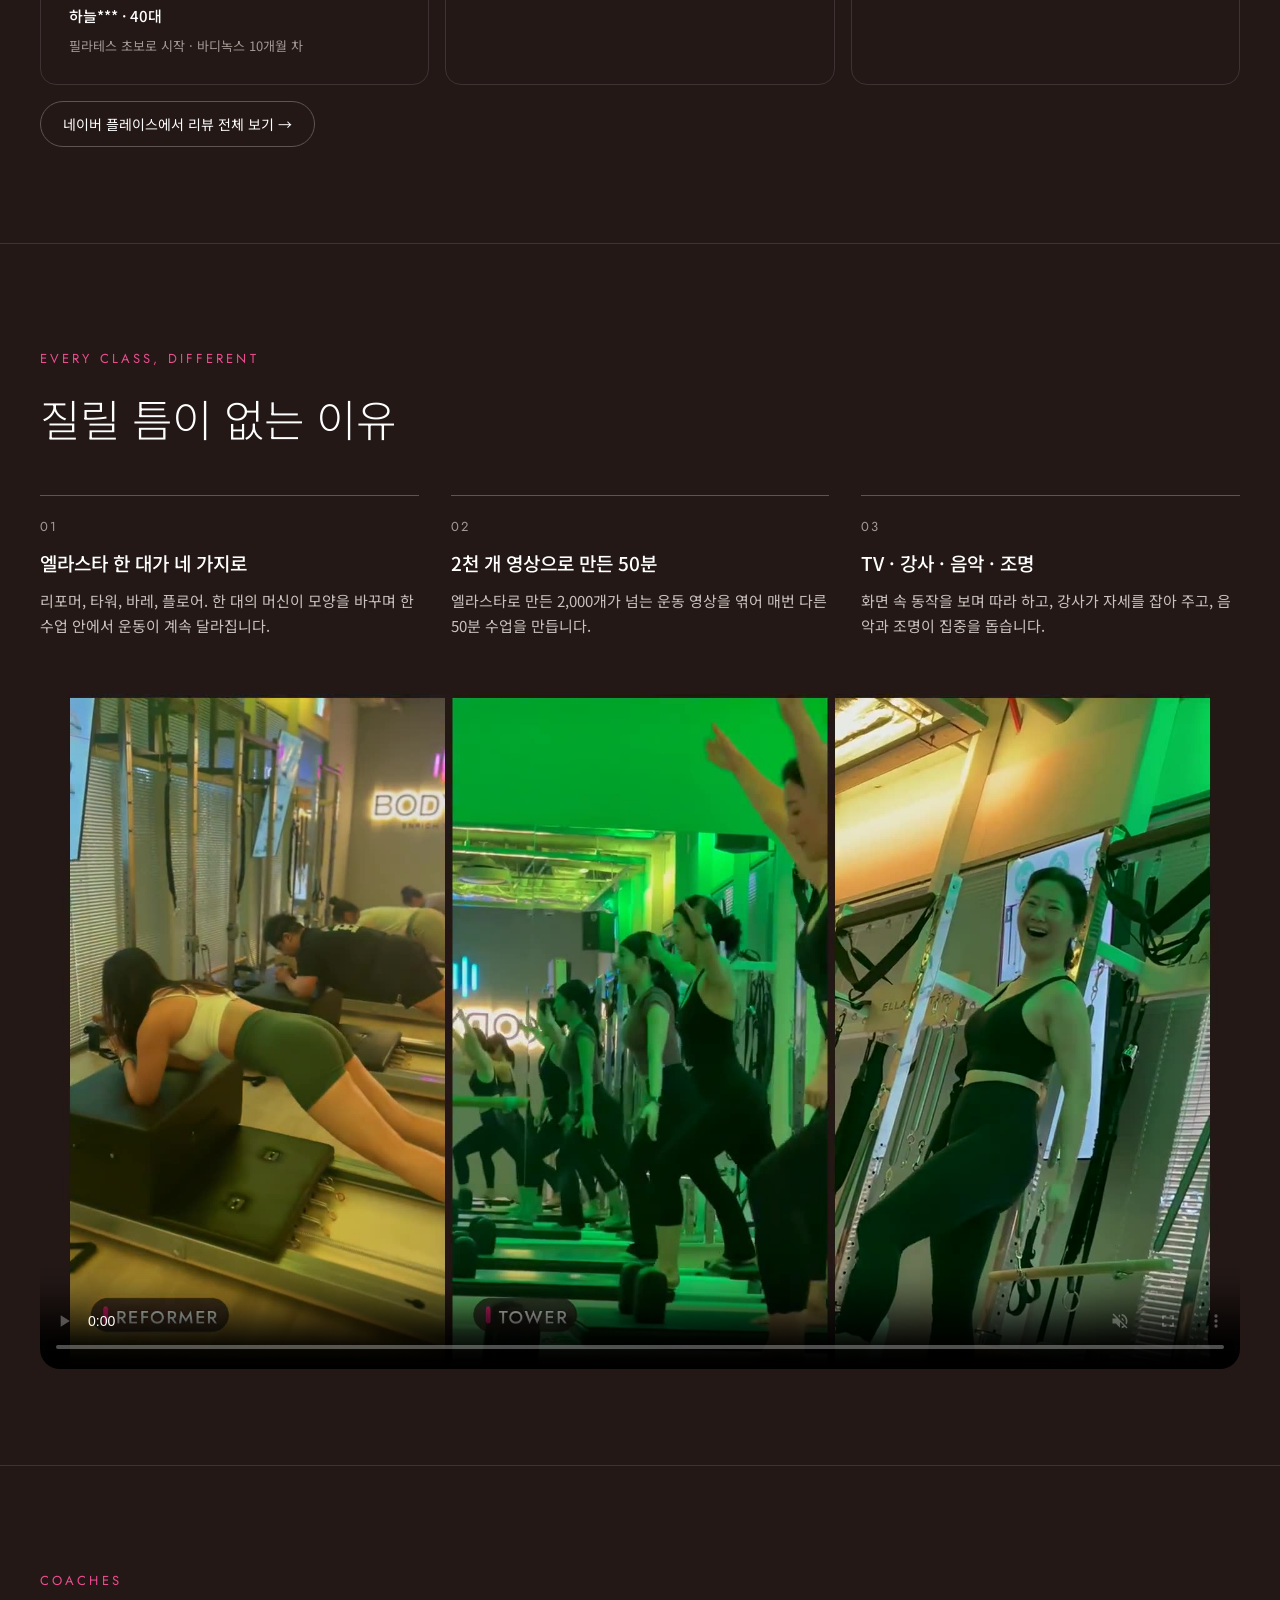
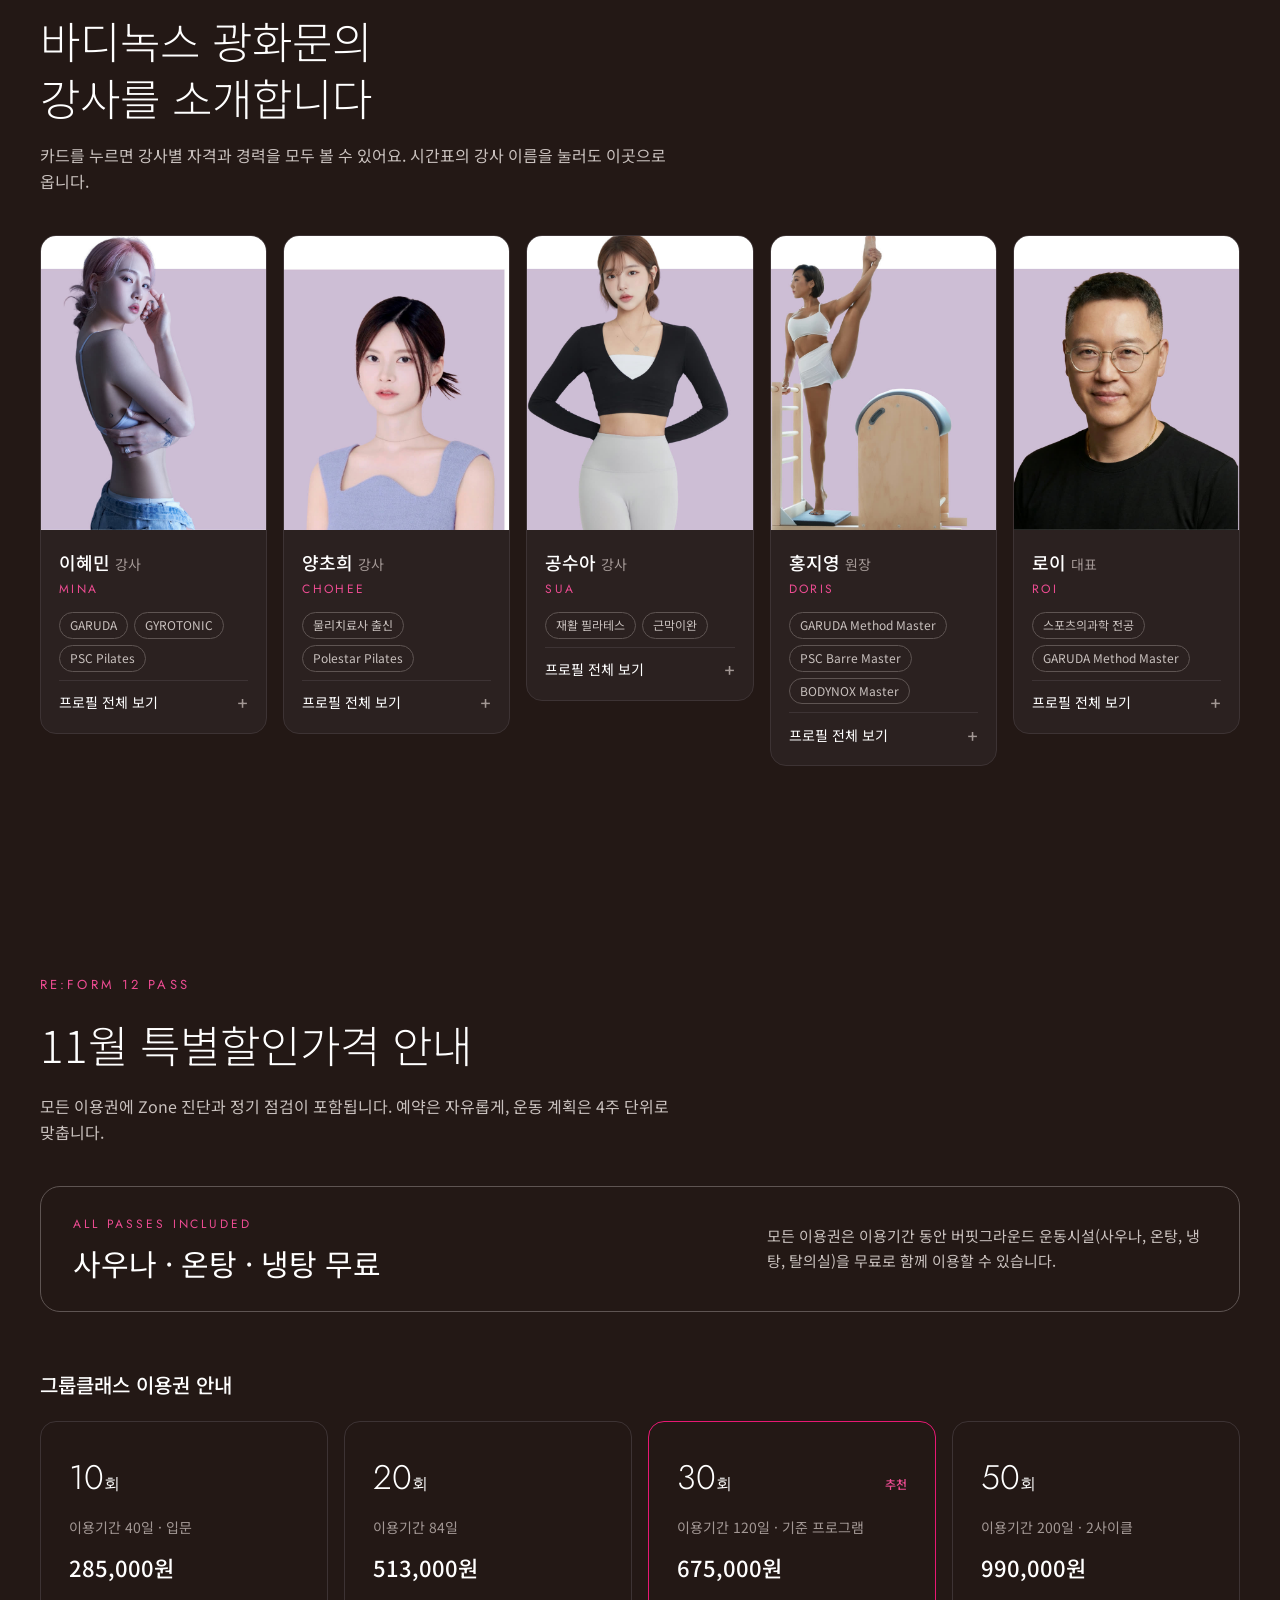
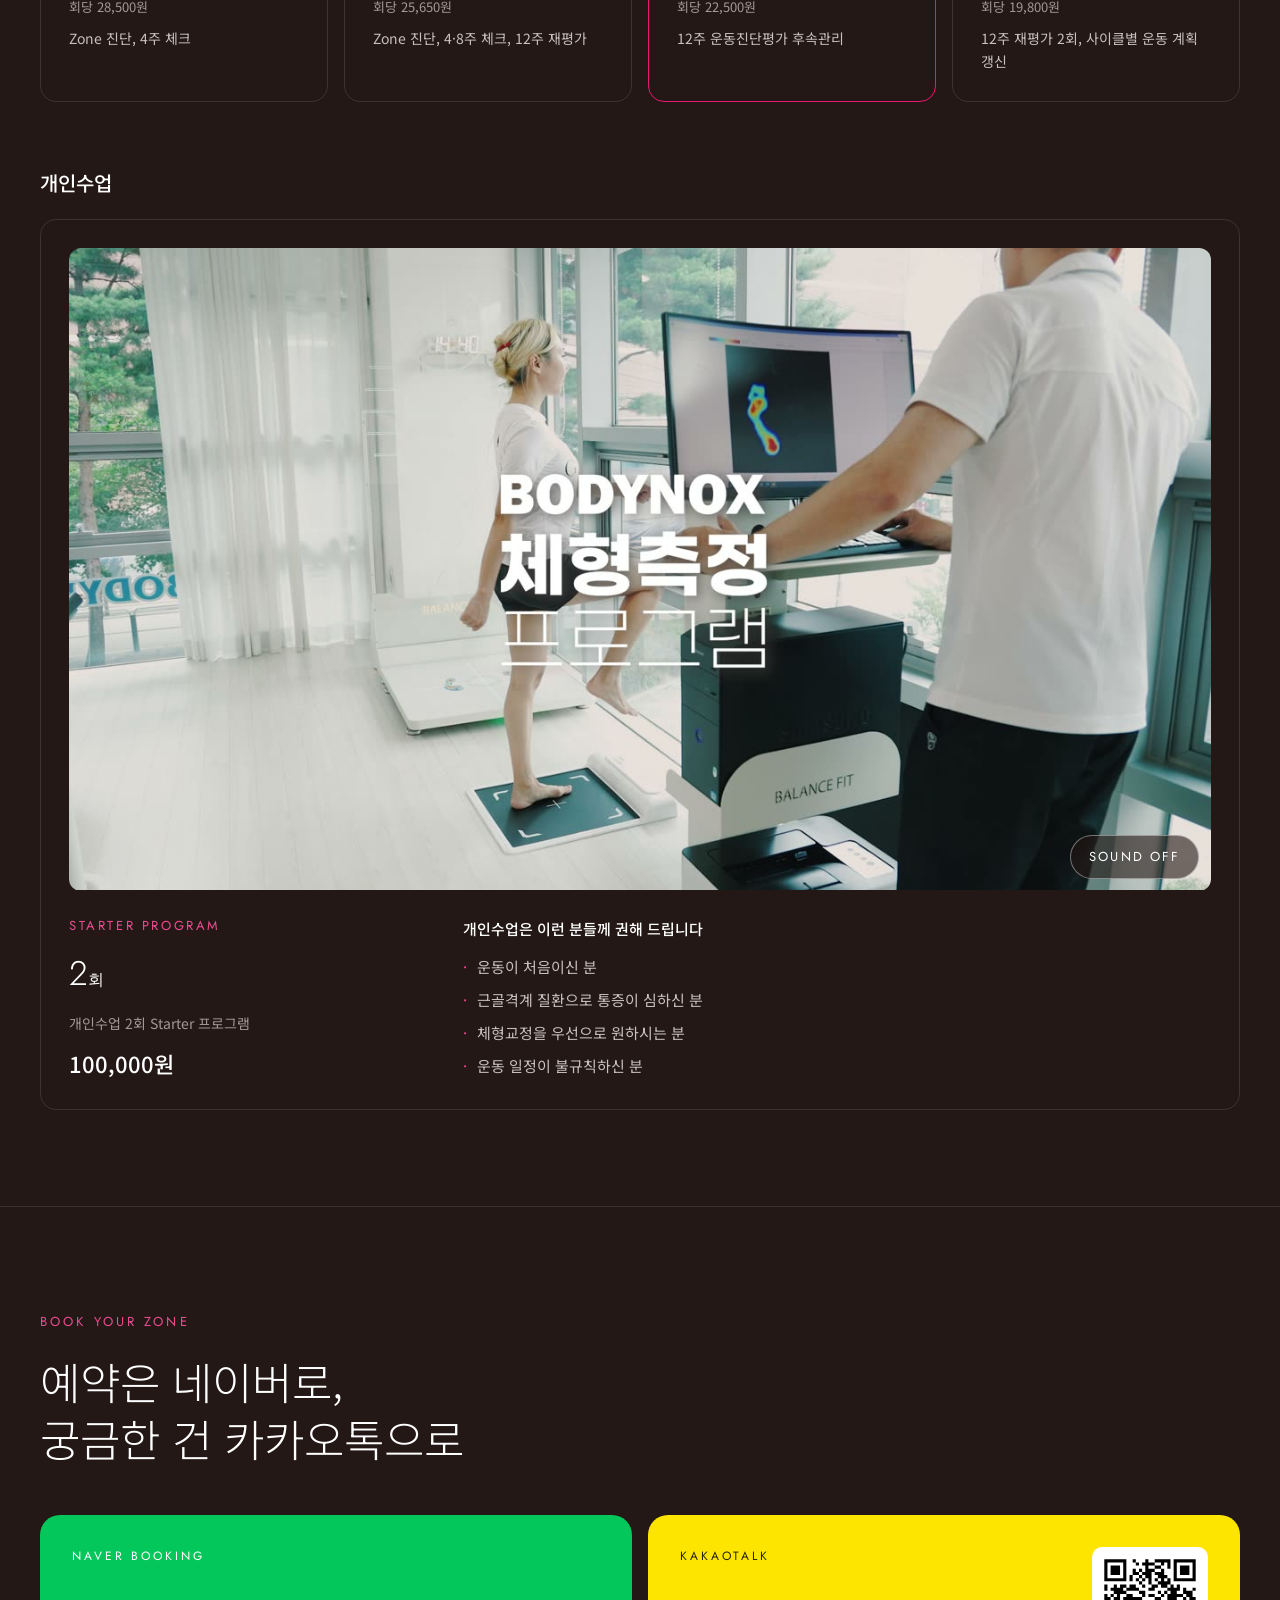
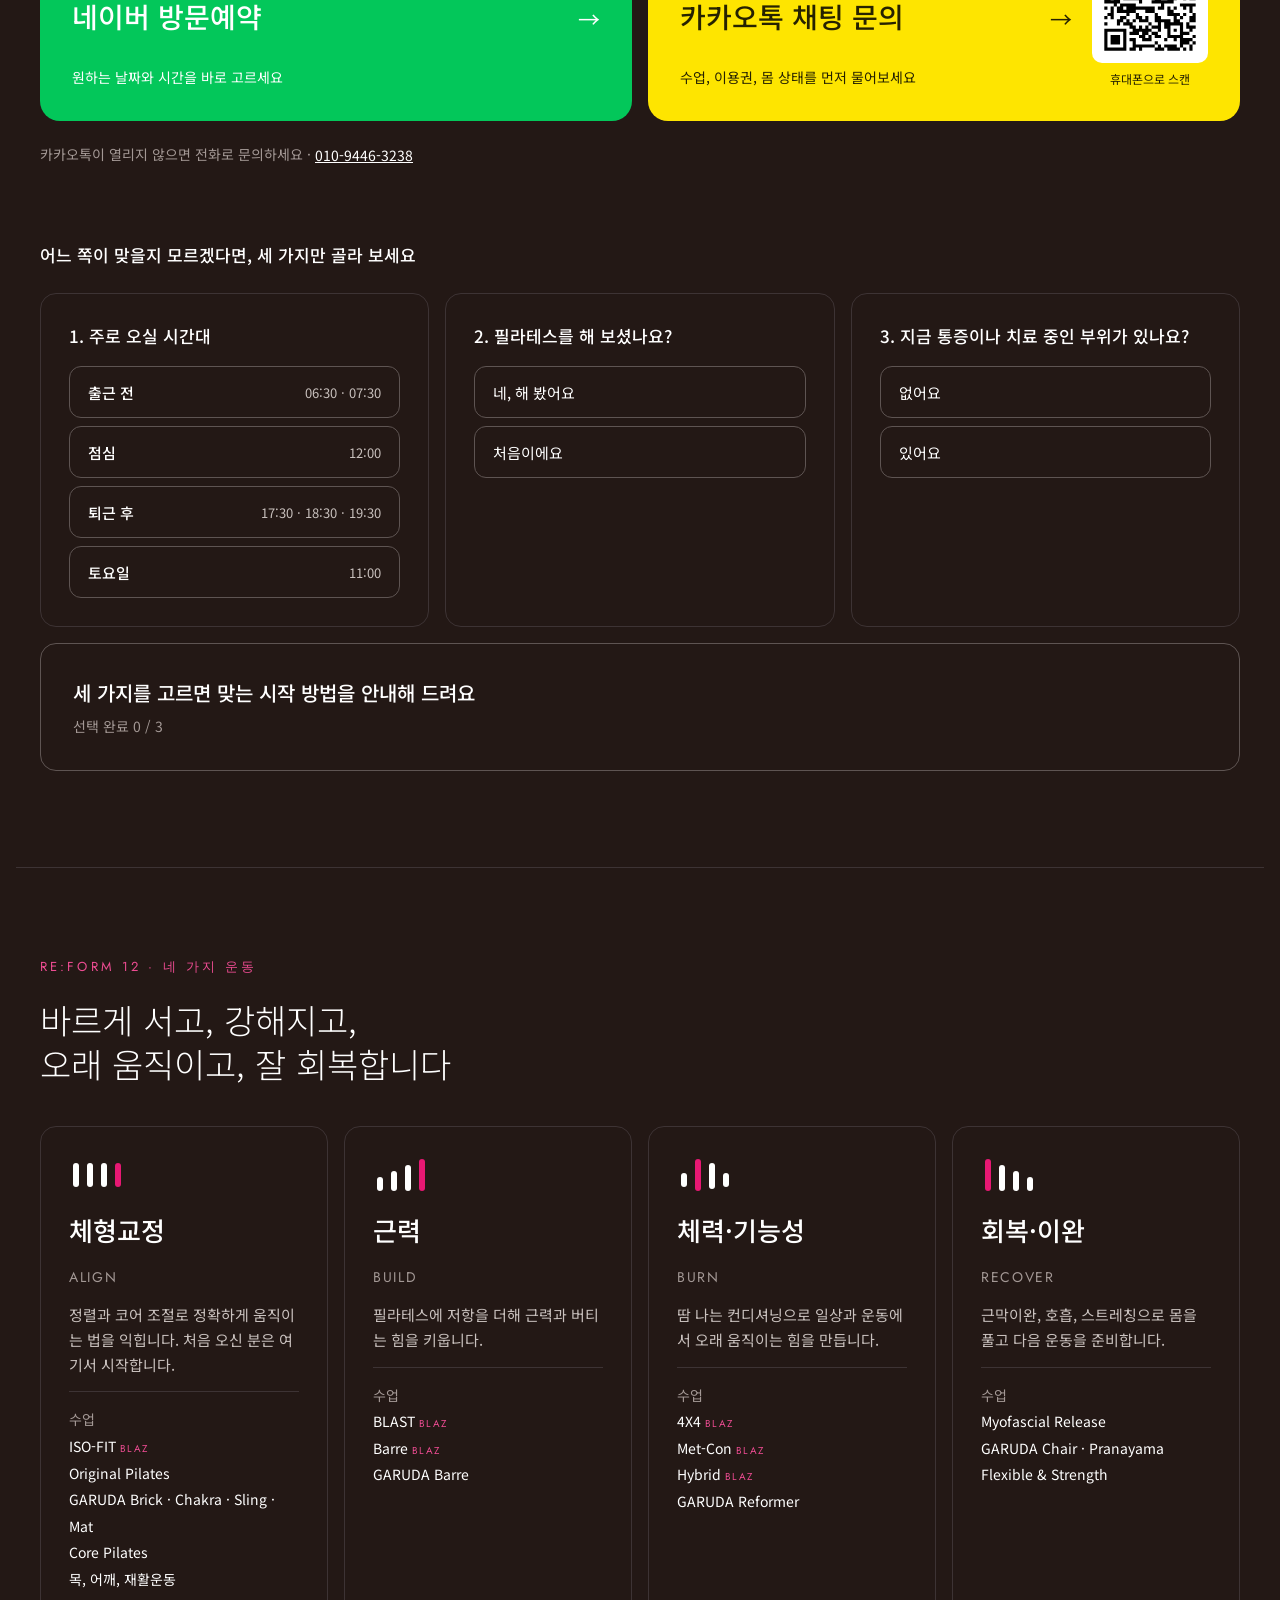
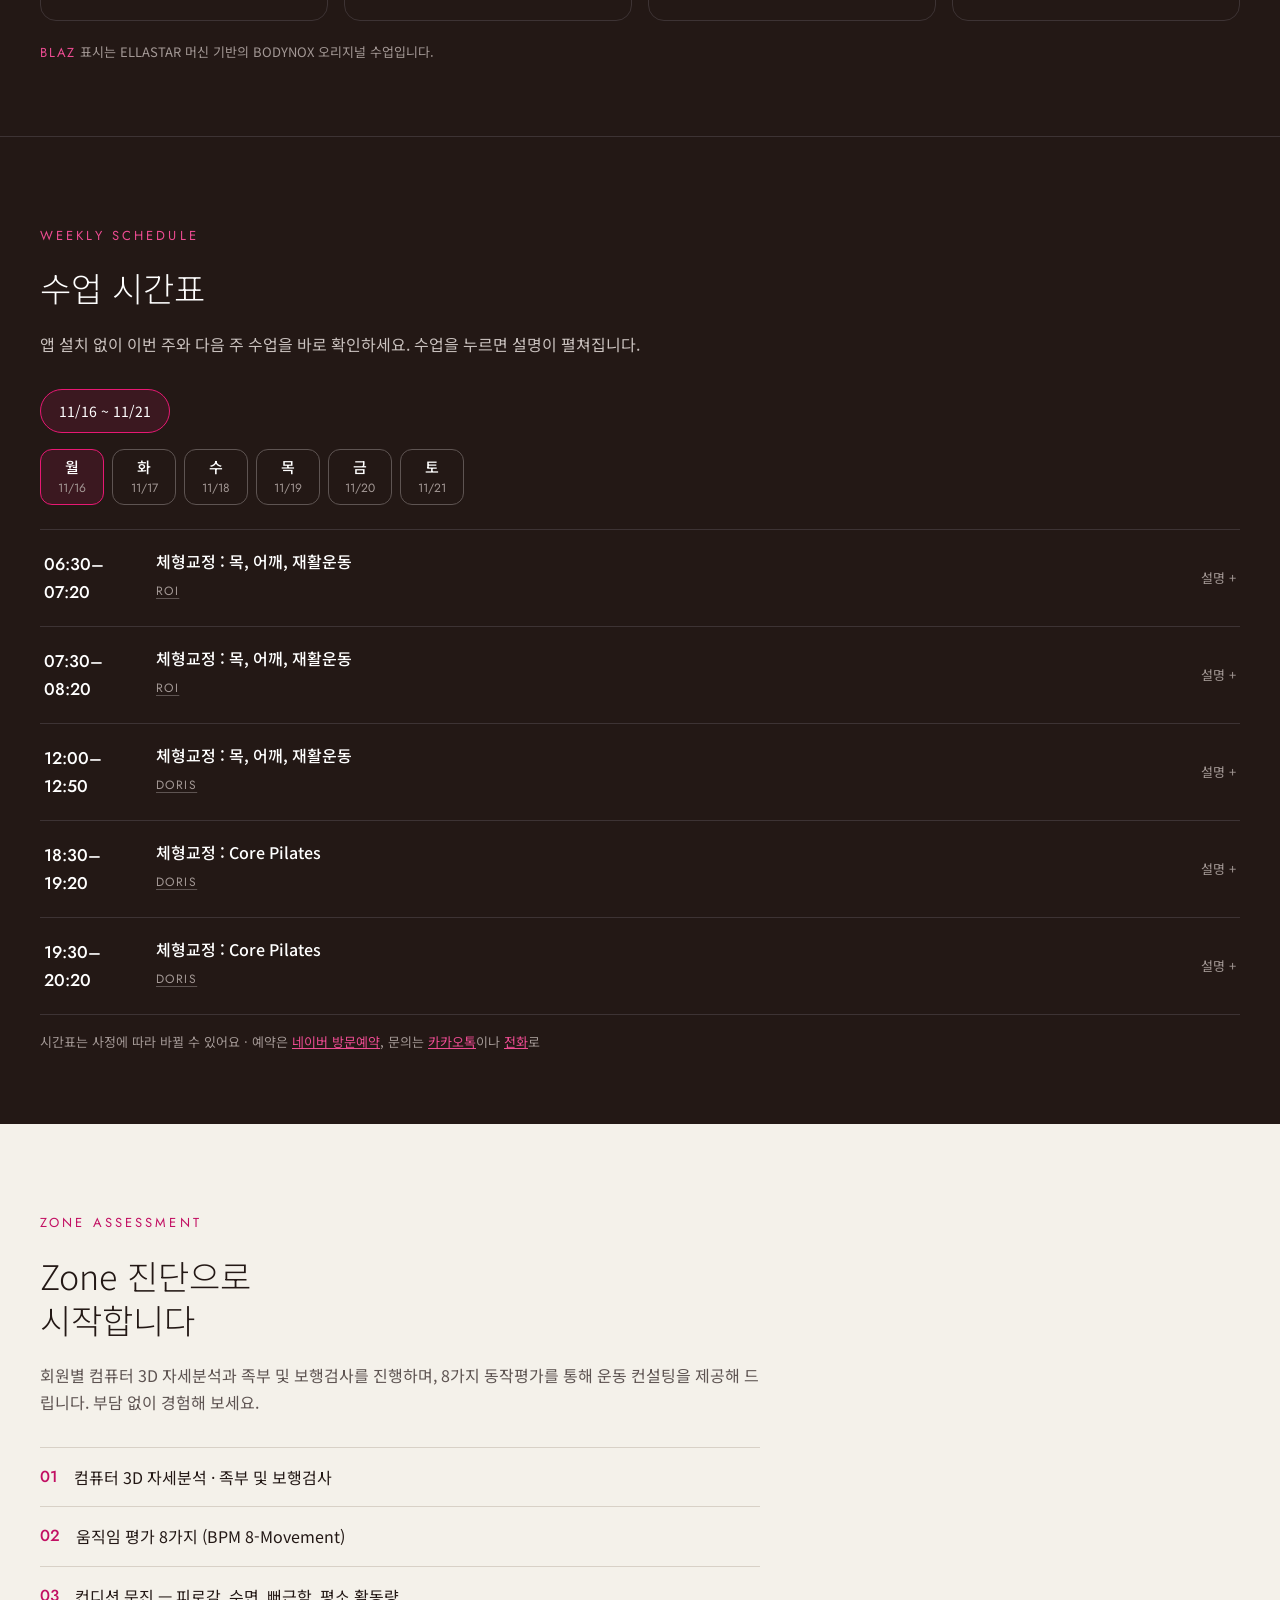
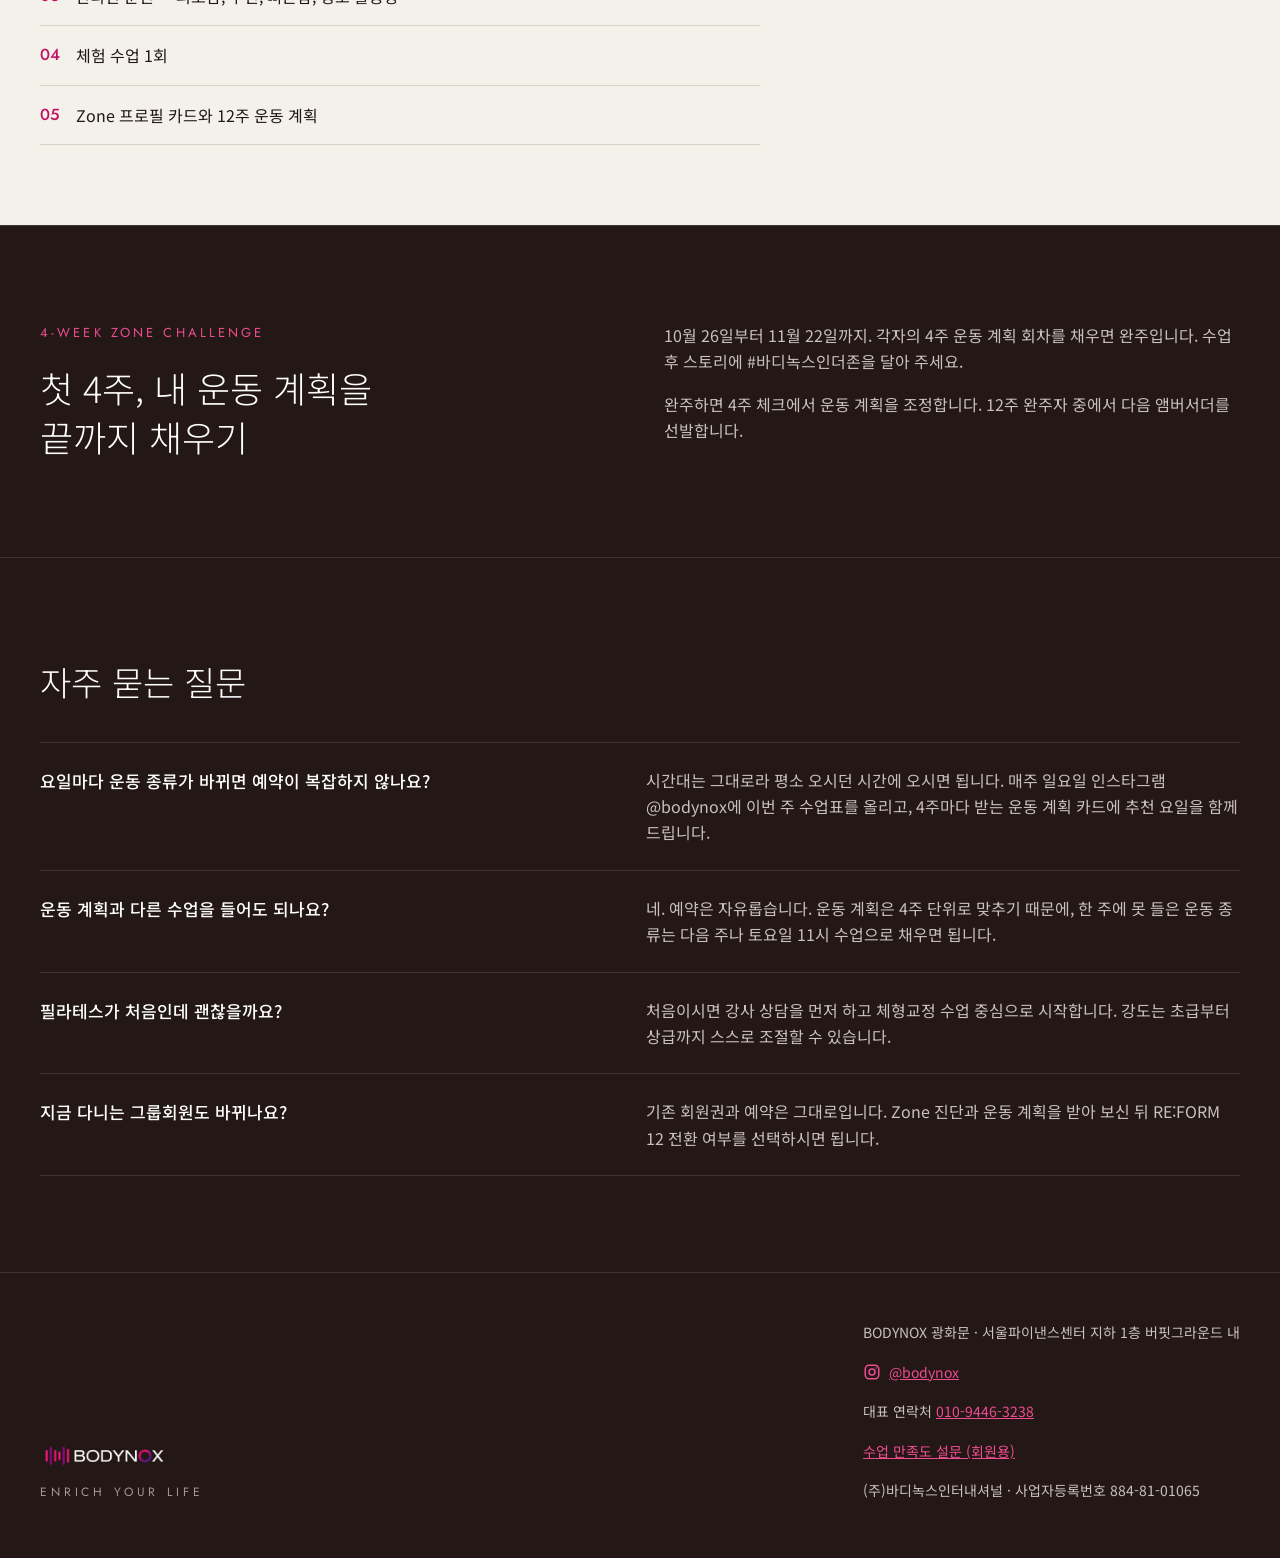
==== commit 1ed87c5a: "11/16~11/21 그룹수업 일정을 예비 데이터에 반영 Co-Authored-By: Claude Opus 5.5 <noreply@anthropic.com>" ====
--- a/index.html
+++ b/index.html
@@ -558,7 +558,7 @@
 </footer>
 
 </div>
-<script src="assets/data/schedule-fallback.js?v=12"></script>
+<script src="assets/data/schedule-fallback.js?v=13"></script>
 <script src="script.js?v=9"></script>
 </body>
 </html>
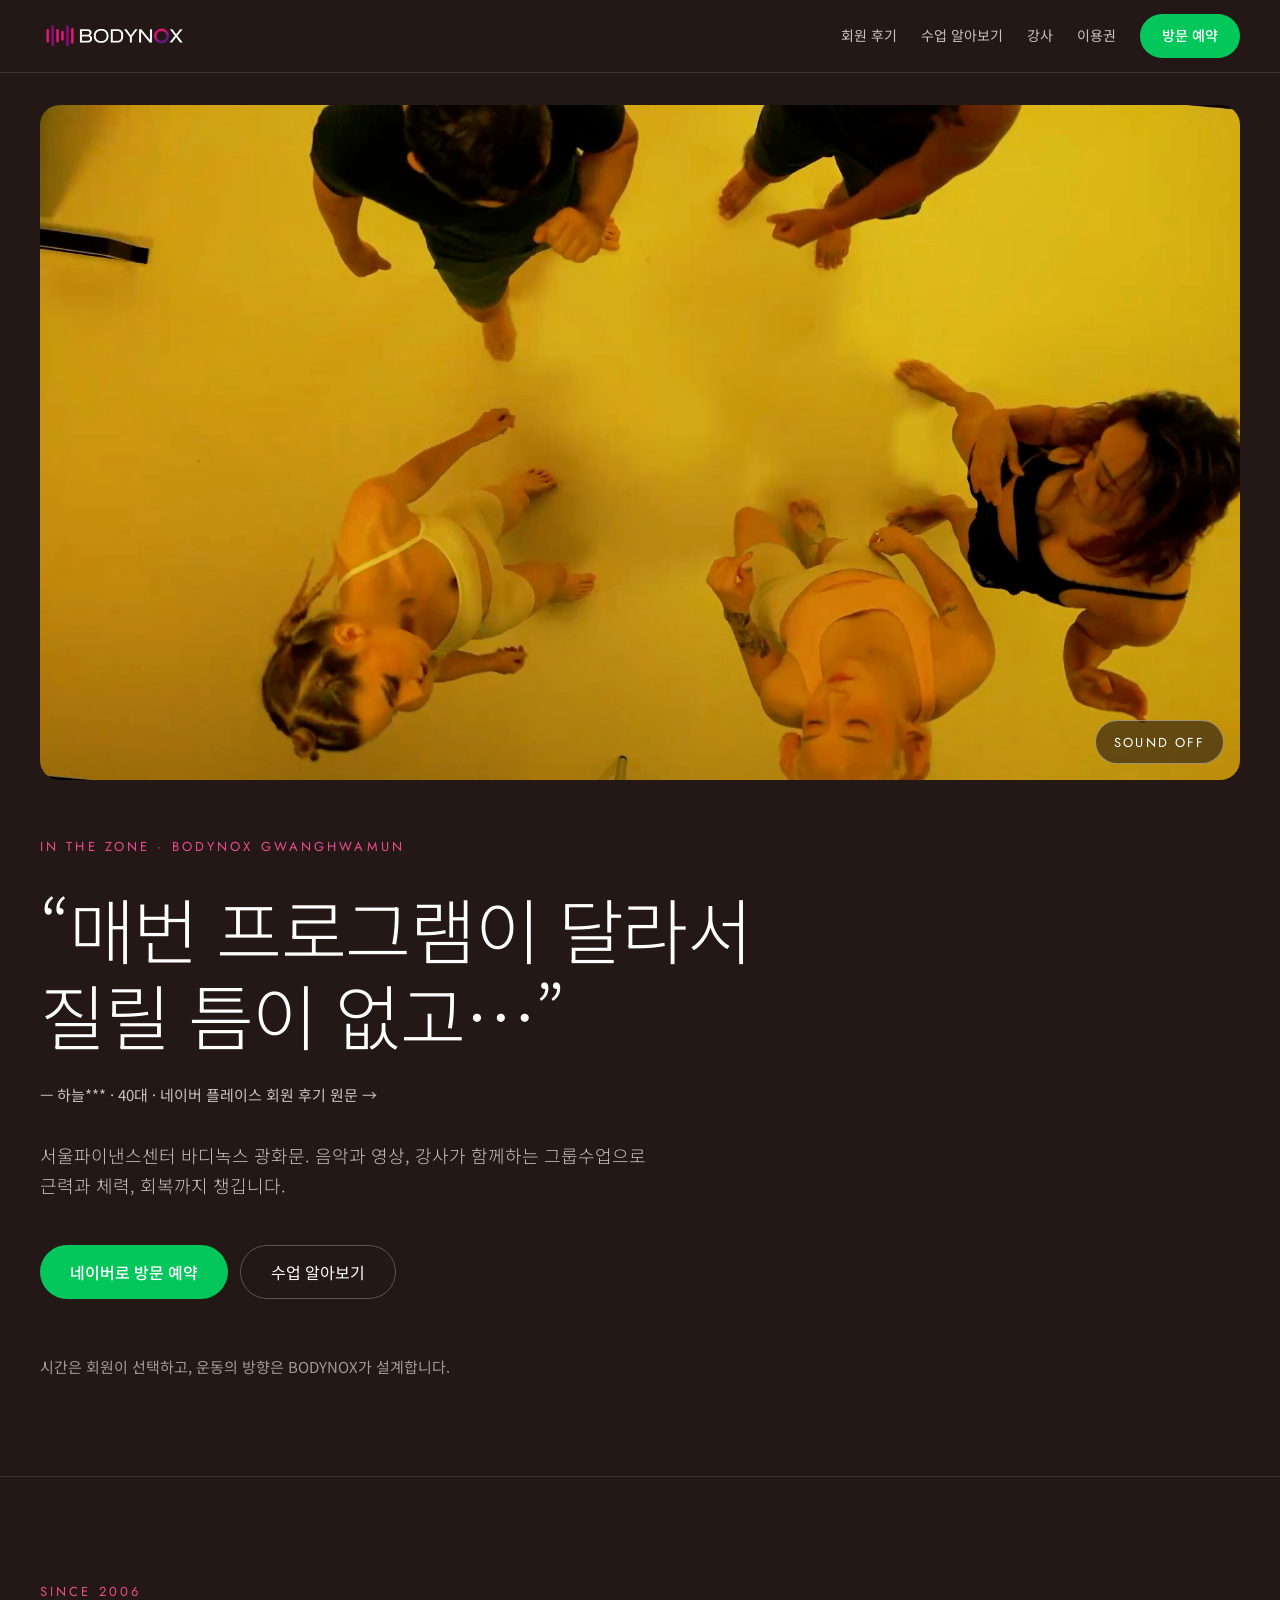
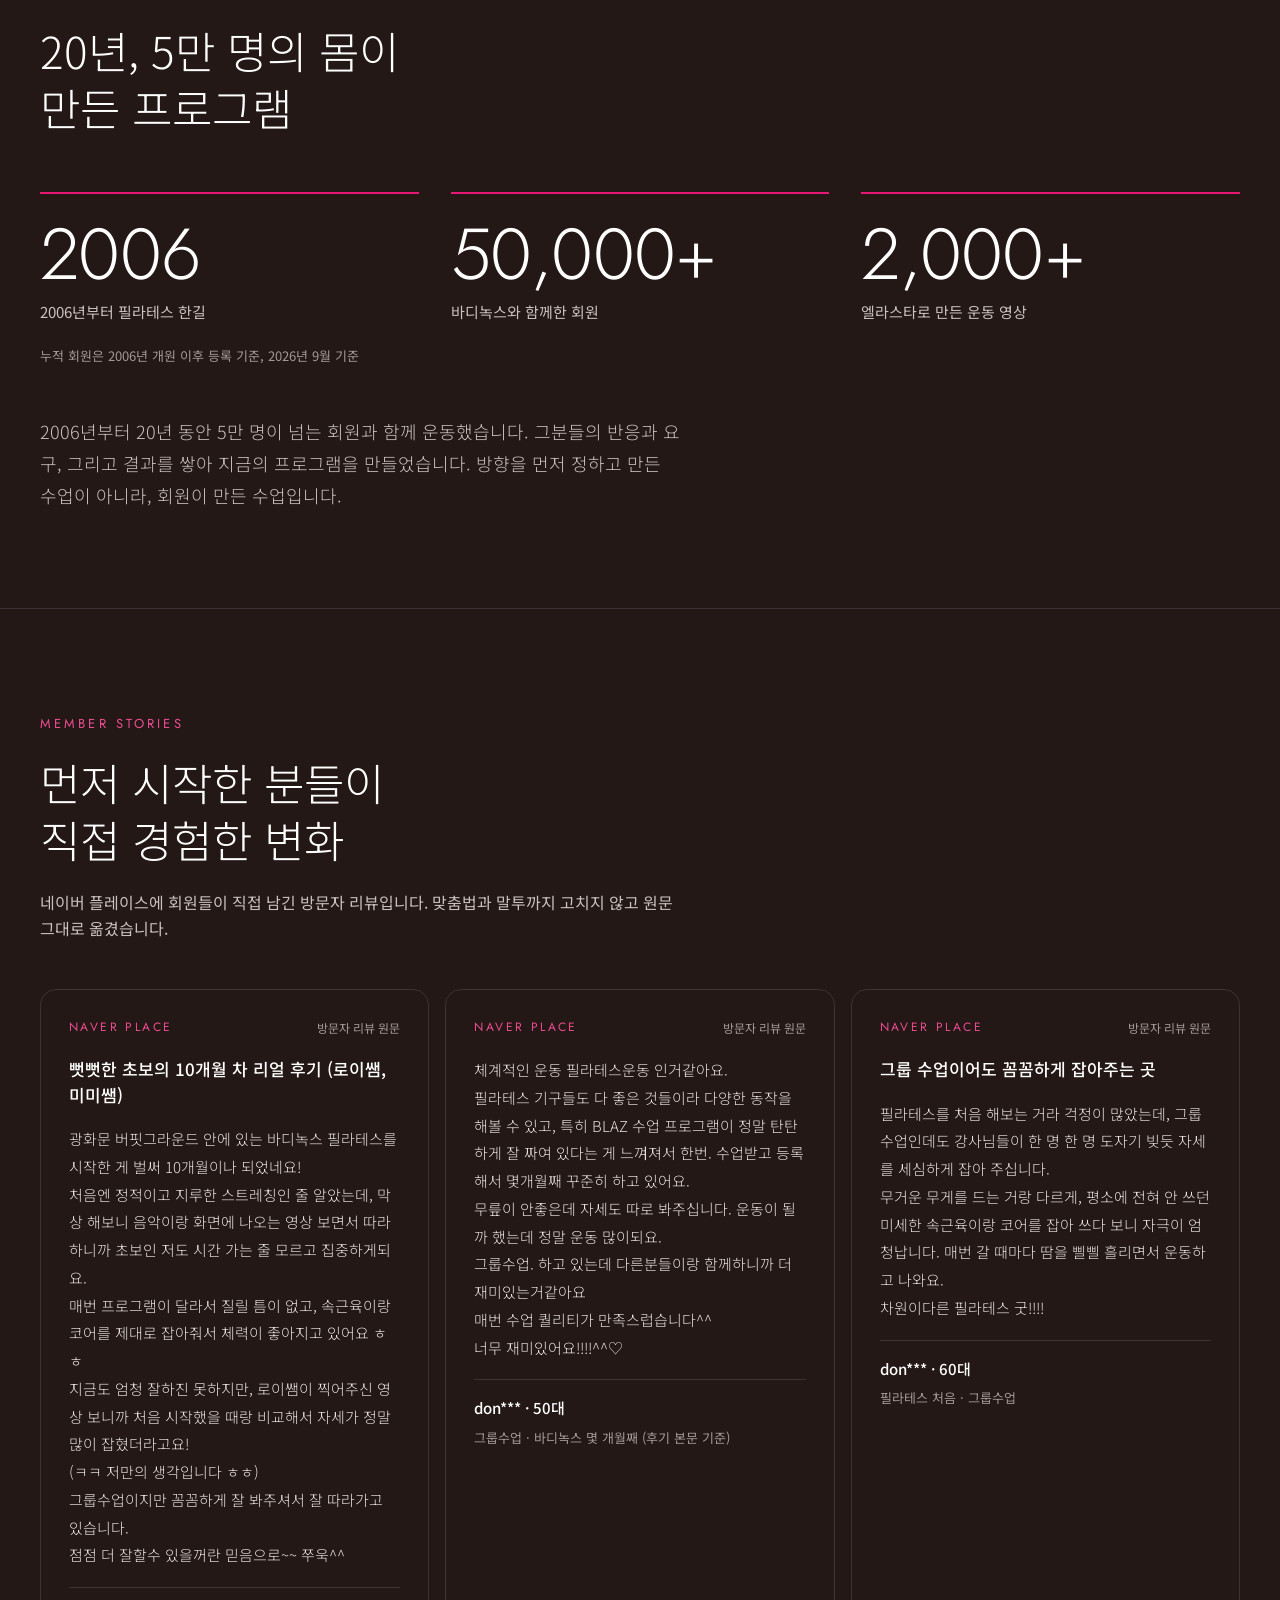
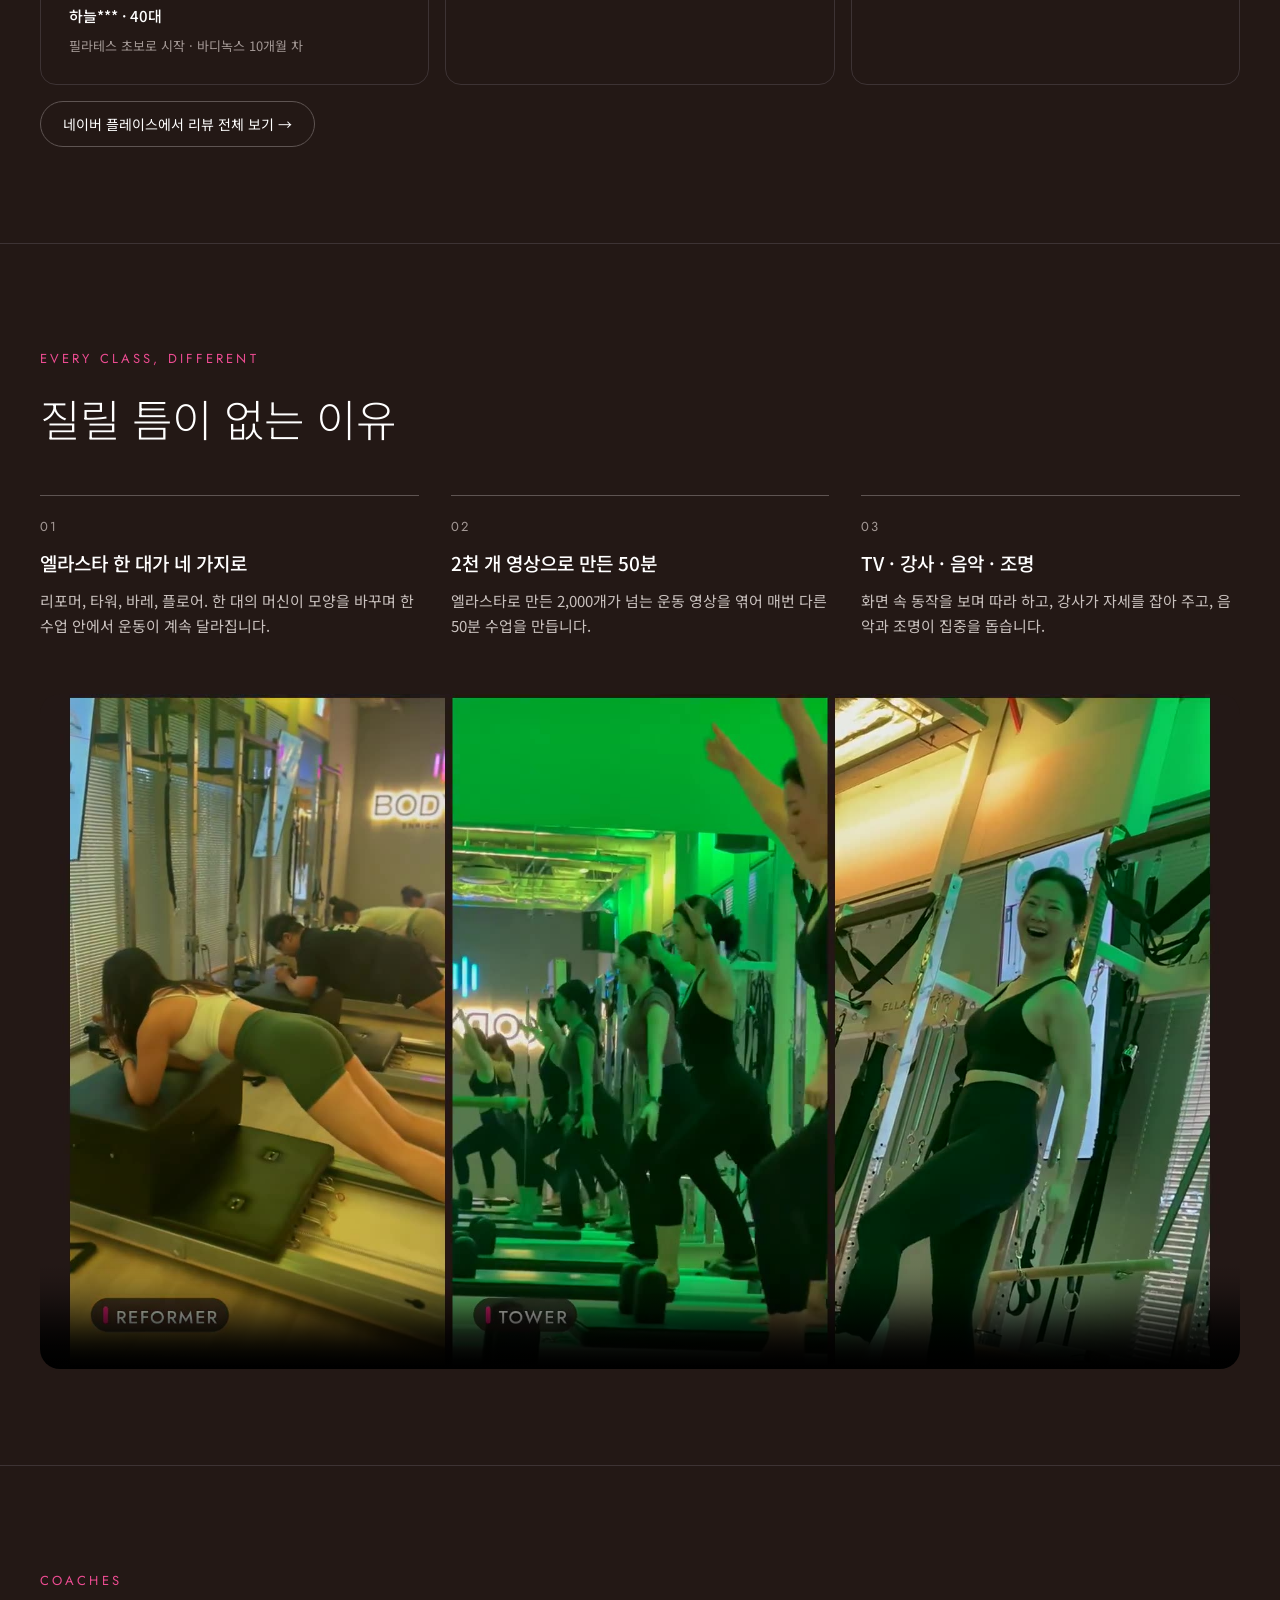
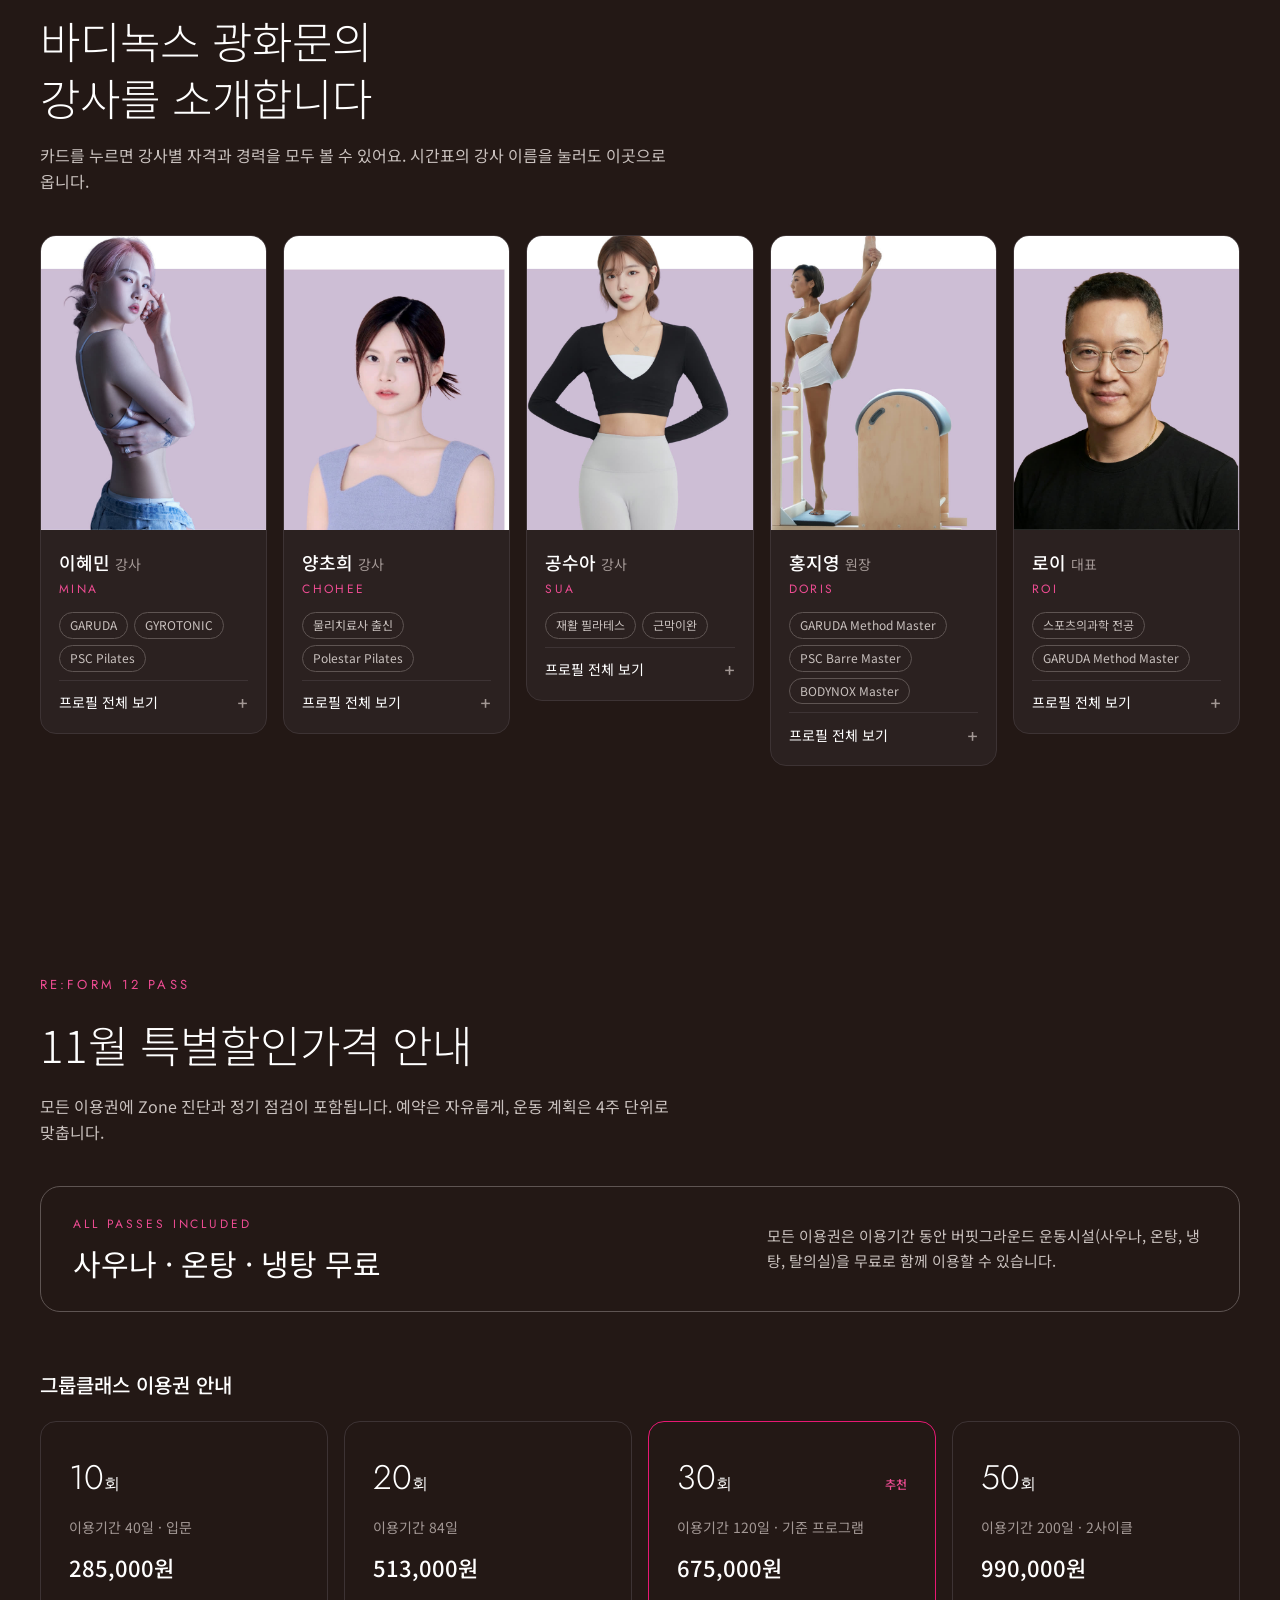
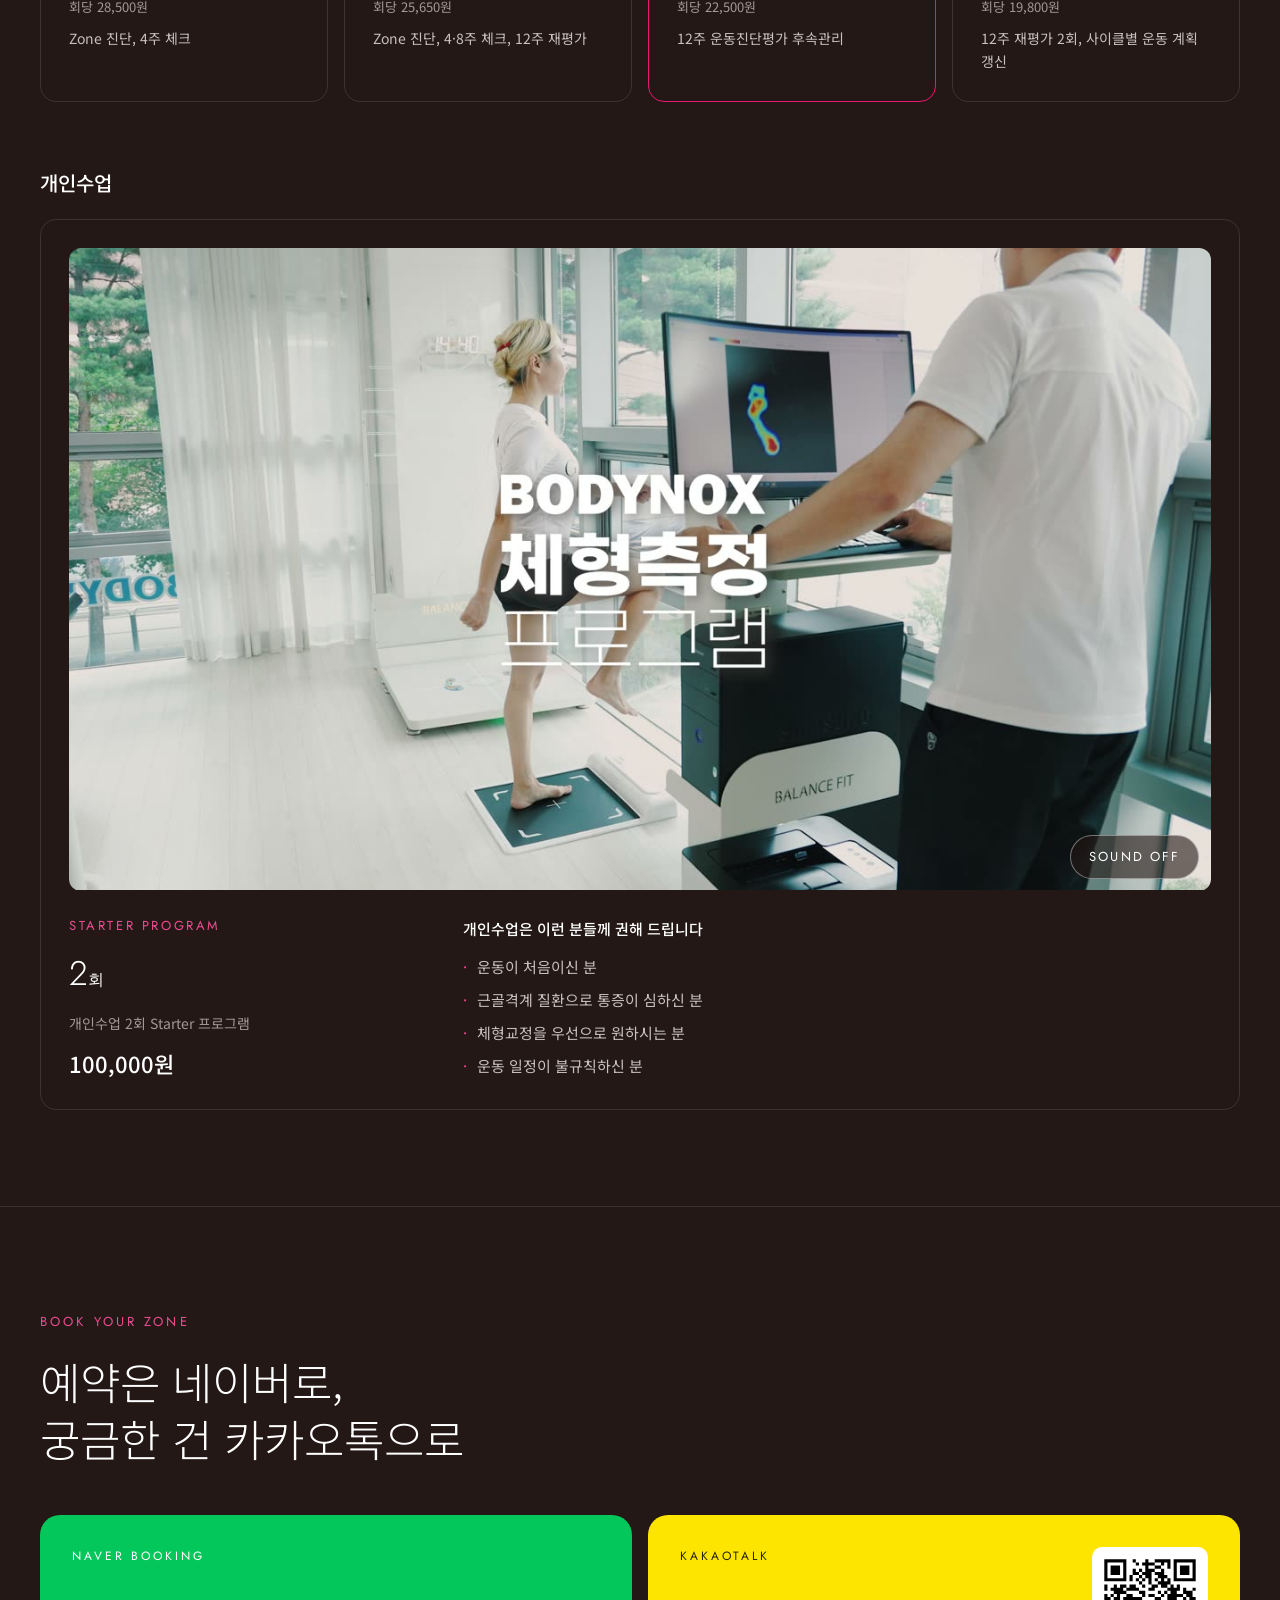
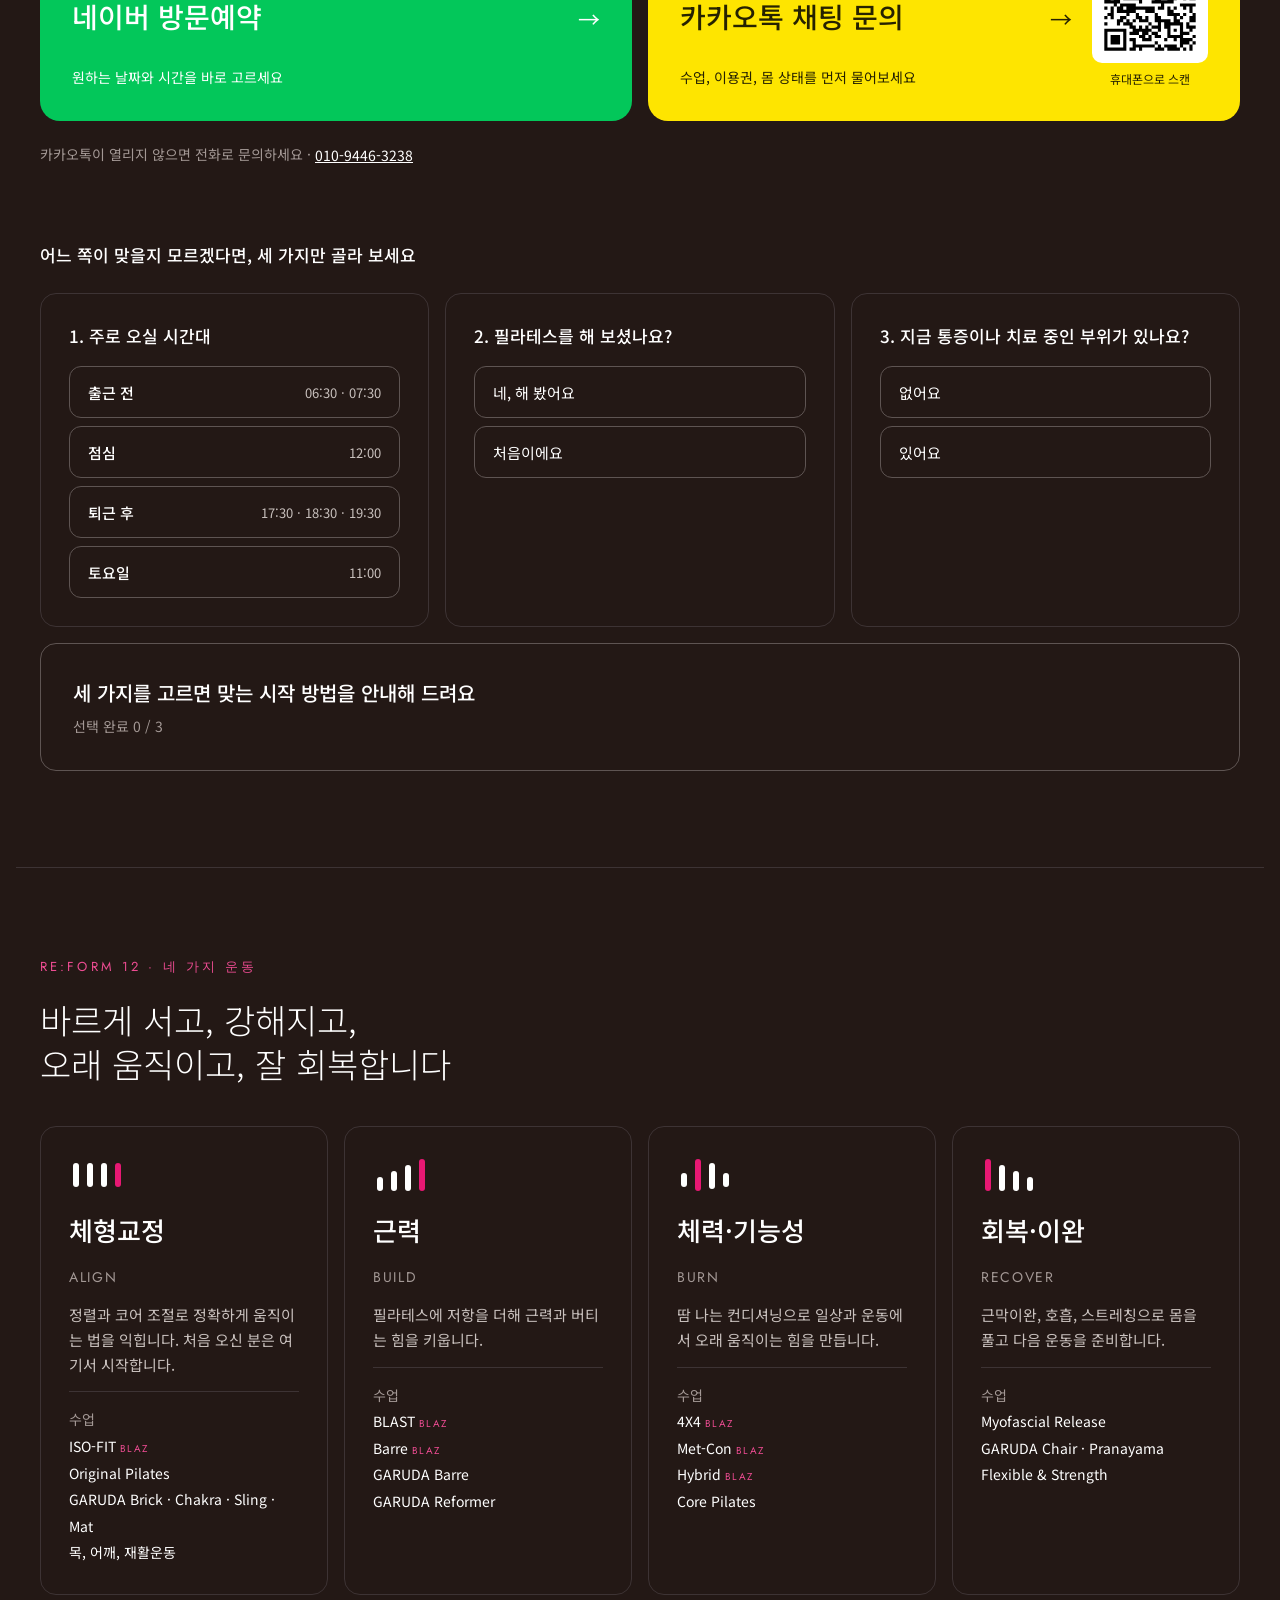
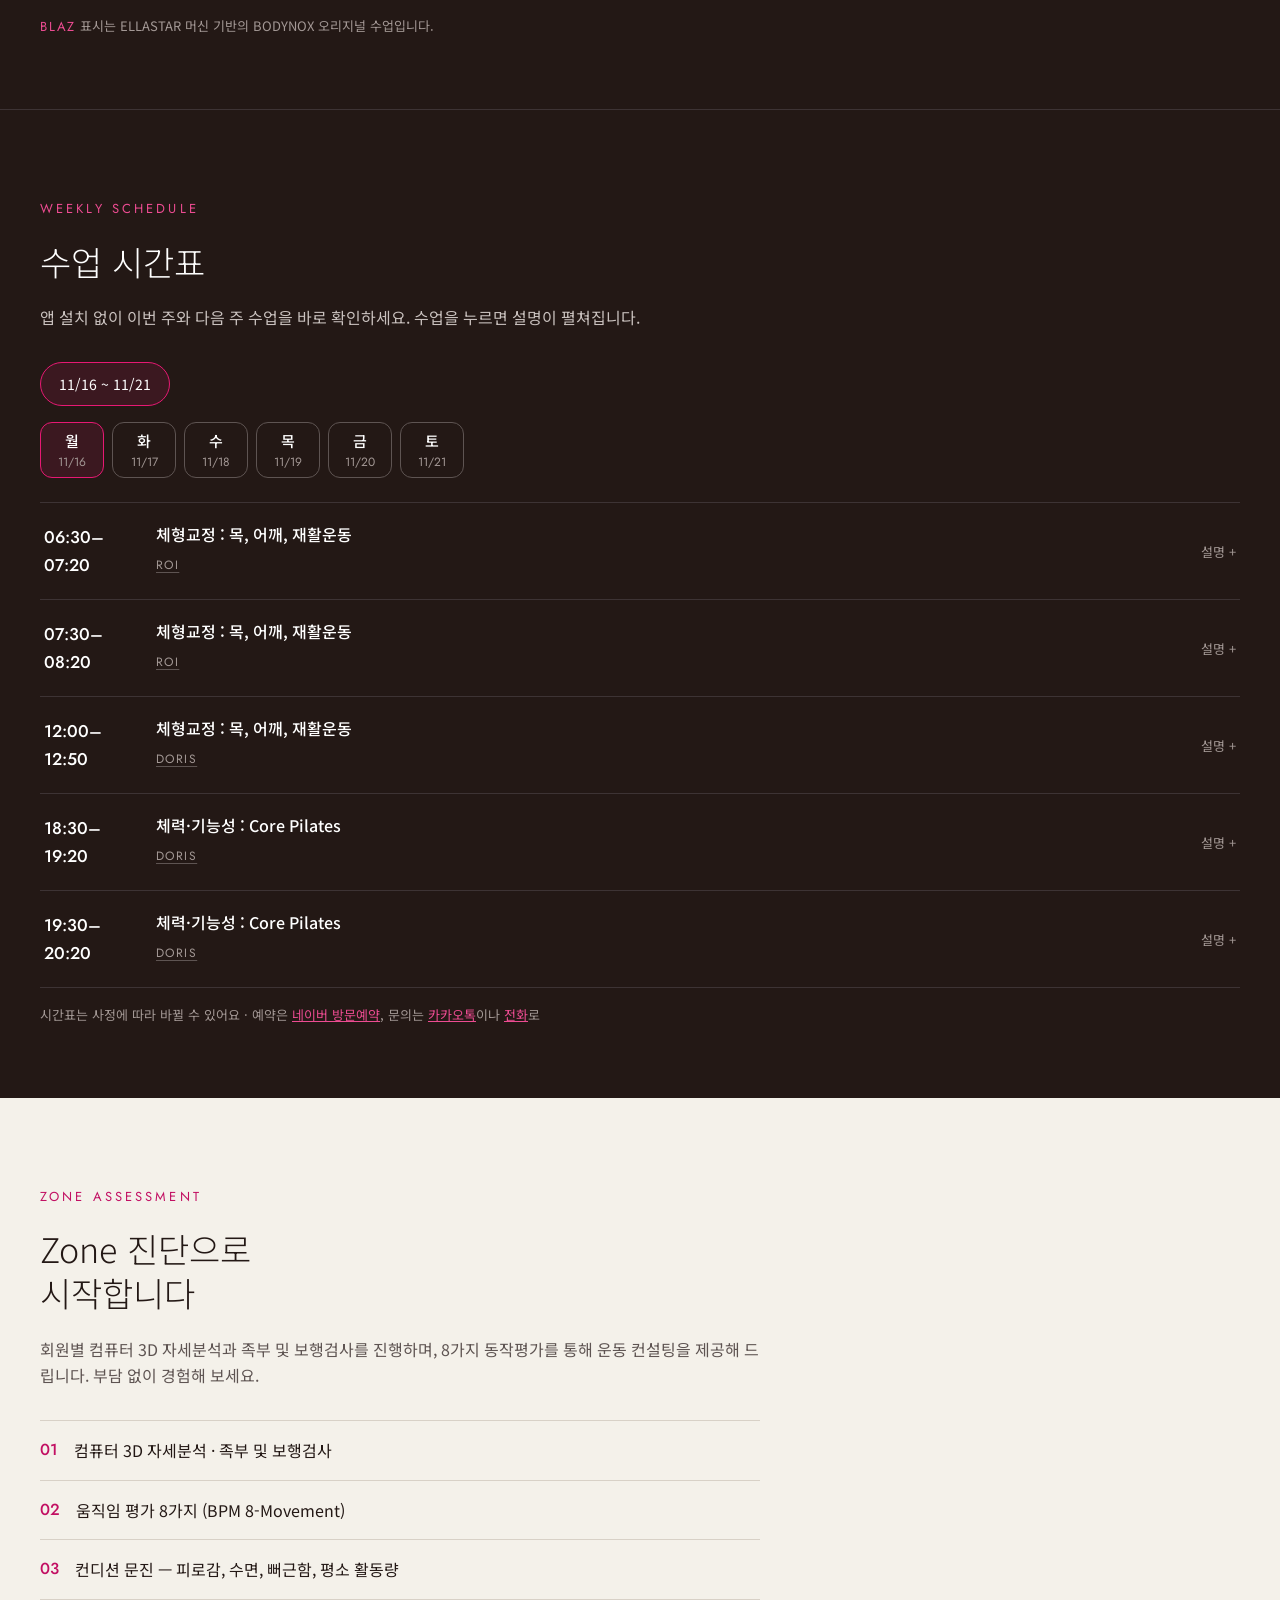
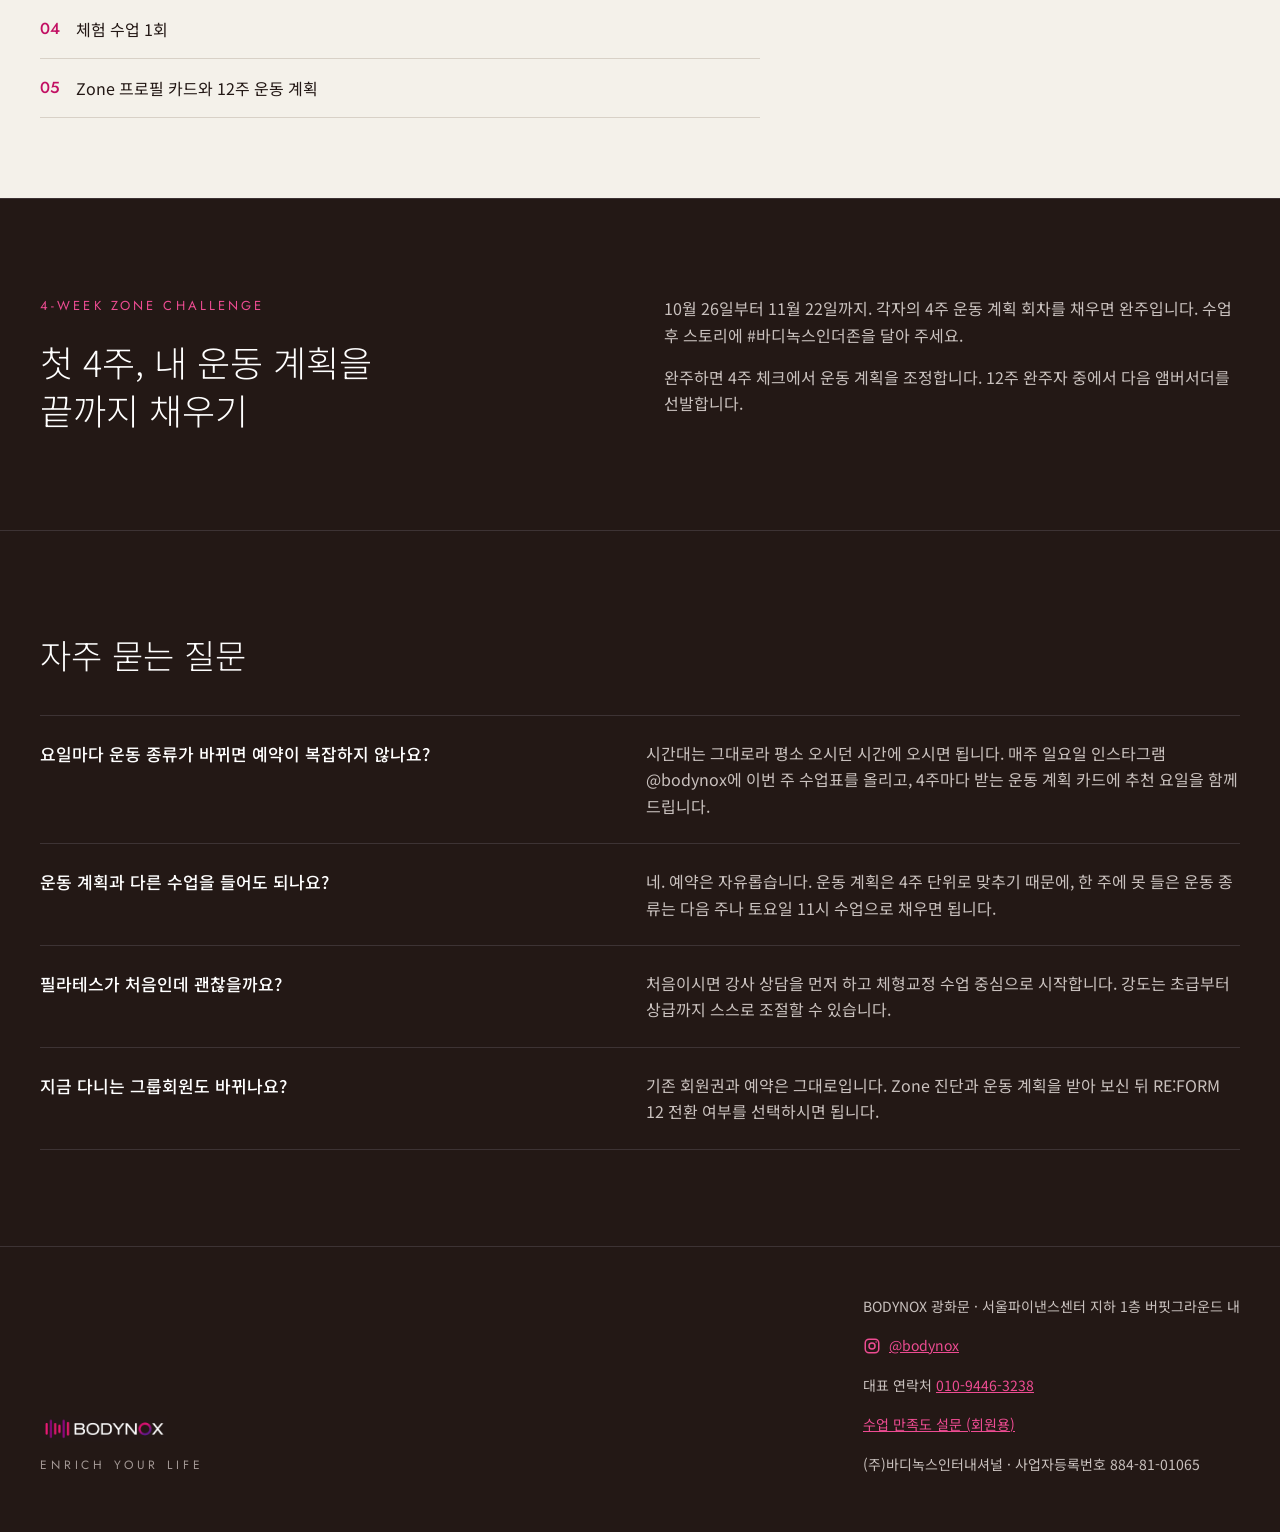
==== commit ed798347: "Core Pilates를 체력·기능성, GARUDA Reformer를 근력 영역으로 이동 Co-Authored-By: Claude Opus 5.5 <noreply@anthropic" ====
--- a/index.html
+++ b/index.html
@@ -437,7 +437,7 @@
 <div style="font-size: 26px; font-weight: 500">체형교정</div>
 <div style="font-family: 'Jost', sans-serif; font-size: 14px; letter-spacing: 0.12em; color: #A39895">ALIGN</div>
 <p style="margin: 0; font-size: 15px; color: #C9C1BE">정렬과 코어 조절로 정확하게 움직이는 법을 익힙니다. 처음 오신 분은 여기서 시작합니다.</p>
-<div style="border-top: 1px solid #3D3334; padding-top: 14px; font-size: 14px; color: #FFFFFF; line-height: 1.9"><span style="color: #A39895">수업</span><br>ISO-FIT <span style="font-family: 'Jost', sans-serif; font-size: 10px; letter-spacing: 0.14em; color: #ED4C92">BLAZ</span><br>Original Pilates<br>GARUDA Brick · Chakra · Sling · Mat<br>Core Pilates<br>목, 어깨, 재활운동</div>
+<div style="border-top: 1px solid #3D3334; padding-top: 14px; font-size: 14px; color: #FFFFFF; line-height: 1.9"><span style="color: #A39895">수업</span><br>ISO-FIT <span style="font-family: 'Jost', sans-serif; font-size: 10px; letter-spacing: 0.14em; color: #ED4C92">BLAZ</span><br>Original Pilates<br>GARUDA Brick · Chakra · Sling · Mat<br>목, 어깨, 재활운동</div>
 </div>
 
 <div style="border: 1px solid #3D3334; border-radius: 16px; padding: 28px; display: flex; flex-direction: column; gap: 14px">
@@ -445,7 +445,7 @@
 <div style="font-size: 26px; font-weight: 500">근력</div>
 <div style="font-family: 'Jost', sans-serif; font-size: 14px; letter-spacing: 0.12em; color: #A39895">BUILD</div>
 <p style="margin: 0; font-size: 15px; color: #C9C1BE">필라테스에 저항을 더해 근력과 버티는 힘을 키웁니다.</p>
-<div style="border-top: 1px solid #3D3334; padding-top: 14px; font-size: 14px; color: #FFFFFF; line-height: 1.9"><span style="color: #A39895">수업</span><br>BLAST <span style="font-family: 'Jost', sans-serif; font-size: 10px; letter-spacing: 0.14em; color: #ED4C92">BLAZ</span><br>Barre <span style="font-family: 'Jost', sans-serif; font-size: 10px; letter-spacing: 0.14em; color: #ED4C92">BLAZ</span><br>GARUDA Barre</div>
+<div style="border-top: 1px solid #3D3334; padding-top: 14px; font-size: 14px; color: #FFFFFF; line-height: 1.9"><span style="color: #A39895">수업</span><br>BLAST <span style="font-family: 'Jost', sans-serif; font-size: 10px; letter-spacing: 0.14em; color: #ED4C92">BLAZ</span><br>Barre <span style="font-family: 'Jost', sans-serif; font-size: 10px; letter-spacing: 0.14em; color: #ED4C92">BLAZ</span><br>GARUDA Barre<br>GARUDA Reformer</div>
 </div>
 
 <div style="border: 1px solid #3D3334; border-radius: 16px; padding: 28px; display: flex; flex-direction: column; gap: 14px">
@@ -453,7 +453,7 @@
 <div style="font-size: 26px; font-weight: 500">체력·기능성</div>
 <div style="font-family: 'Jost', sans-serif; font-size: 14px; letter-spacing: 0.12em; color: #A39895">BURN</div>
 <p style="margin: 0; font-size: 15px; color: #C9C1BE">땀 나는 컨디셔닝으로 일상과 운동에서 오래 움직이는 힘을 만듭니다.</p>
-<div style="border-top: 1px solid #3D3334; padding-top: 14px; font-size: 14px; color: #FFFFFF; line-height: 1.9"><span style="color: #A39895">수업</span><br>4X4 <span style="font-family: 'Jost', sans-serif; font-size: 10px; letter-spacing: 0.14em; color: #ED4C92">BLAZ</span><br>Met-Con <span style="font-family: 'Jost', sans-serif; font-size: 10px; letter-spacing: 0.14em; color: #ED4C92">BLAZ</span><br>Hybrid <span style="font-family: 'Jost', sans-serif; font-size: 10px; letter-spacing: 0.14em; color: #ED4C92">BLAZ</span><br>GARUDA Reformer</div>
+<div style="border-top: 1px solid #3D3334; padding-top: 14px; font-size: 14px; color: #FFFFFF; line-height: 1.9"><span style="color: #A39895">수업</span><br>4X4 <span style="font-family: 'Jost', sans-serif; font-size: 10px; letter-spacing: 0.14em; color: #ED4C92">BLAZ</span><br>Met-Con <span style="font-family: 'Jost', sans-serif; font-size: 10px; letter-spacing: 0.14em; color: #ED4C92">BLAZ</span><br>Hybrid <span style="font-family: 'Jost', sans-serif; font-size: 10px; letter-spacing: 0.14em; color: #ED4C92">BLAZ</span><br>Core Pilates</div>
 </div>
 
 <div style="border: 1px solid #3D3334; border-radius: 16px; padding: 28px; display: flex; flex-direction: column; gap: 14px">
@@ -558,7 +558,7 @@
 </footer>
 
 </div>
-<script src="assets/data/schedule-fallback.js?v=13"></script>
+<script src="assets/data/schedule-fallback.js?v=14"></script>
 <script src="script.js?v=9"></script>
 </body>
 </html>
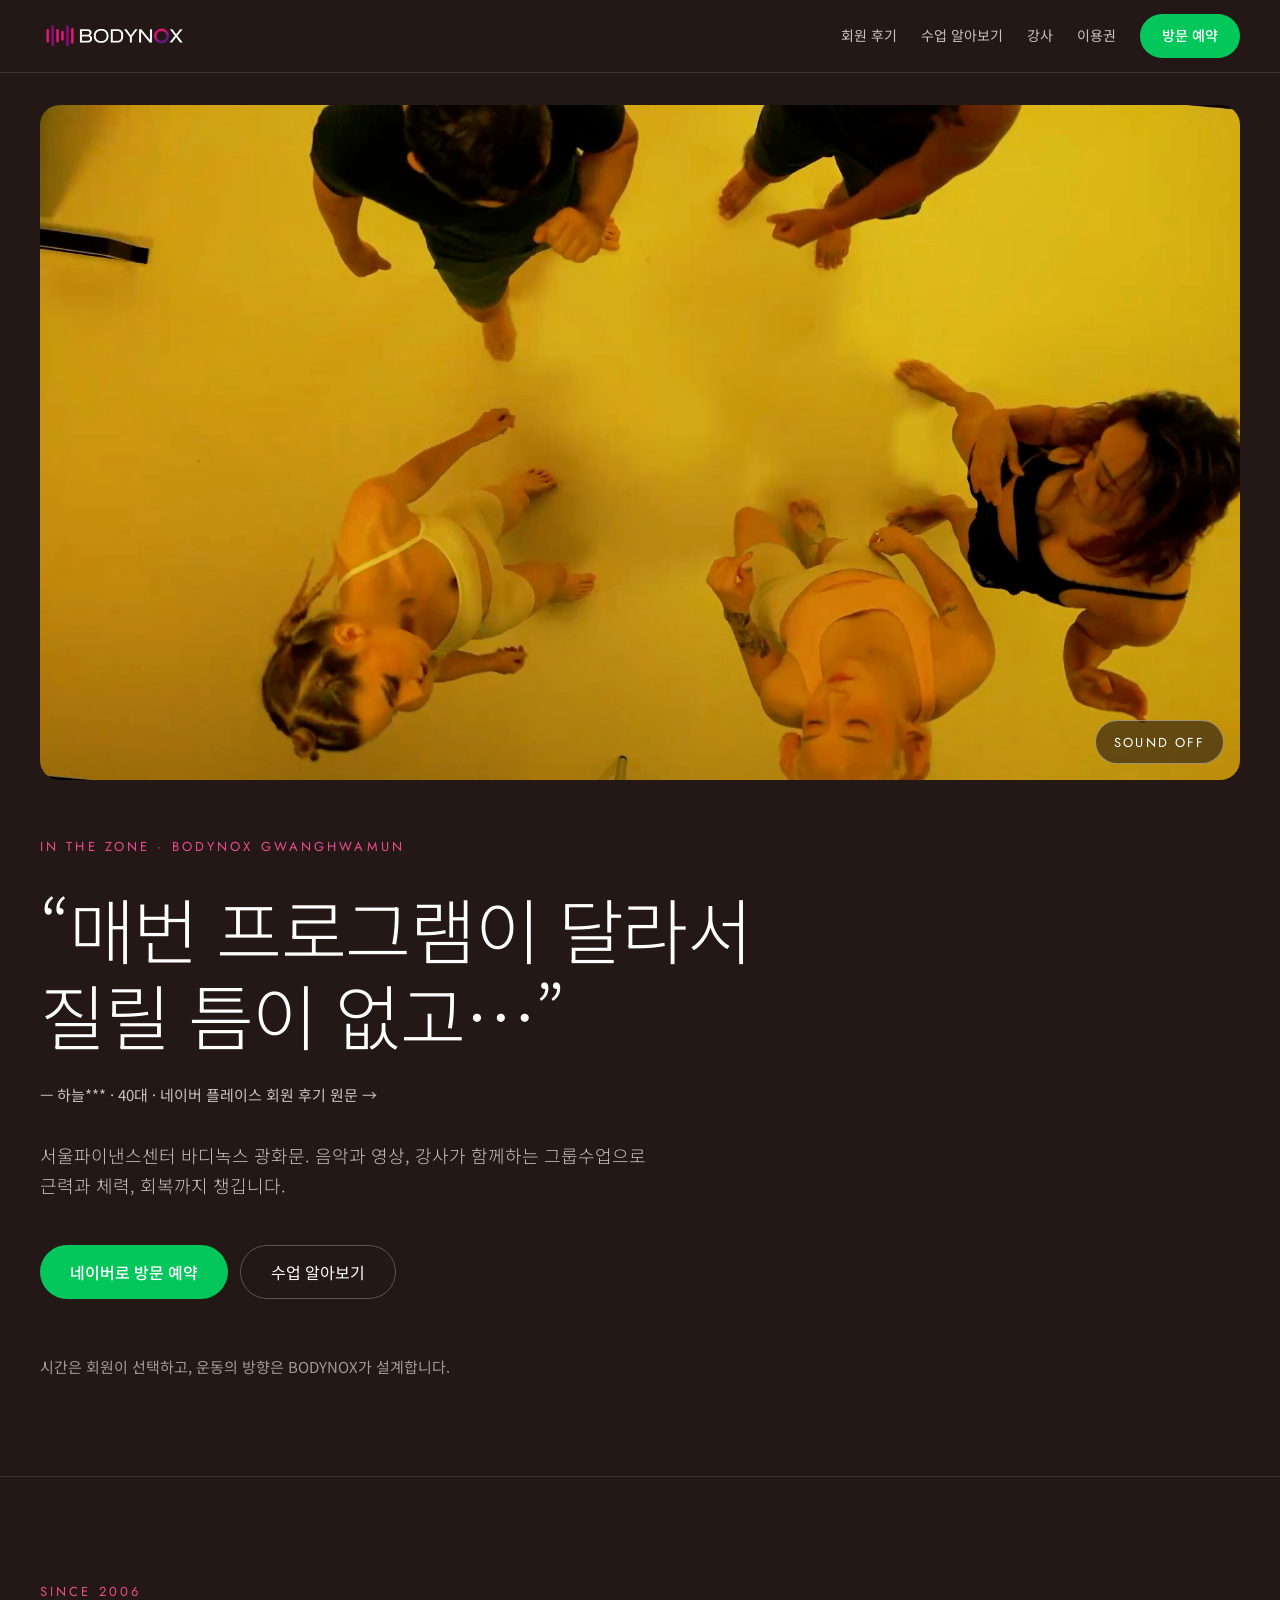
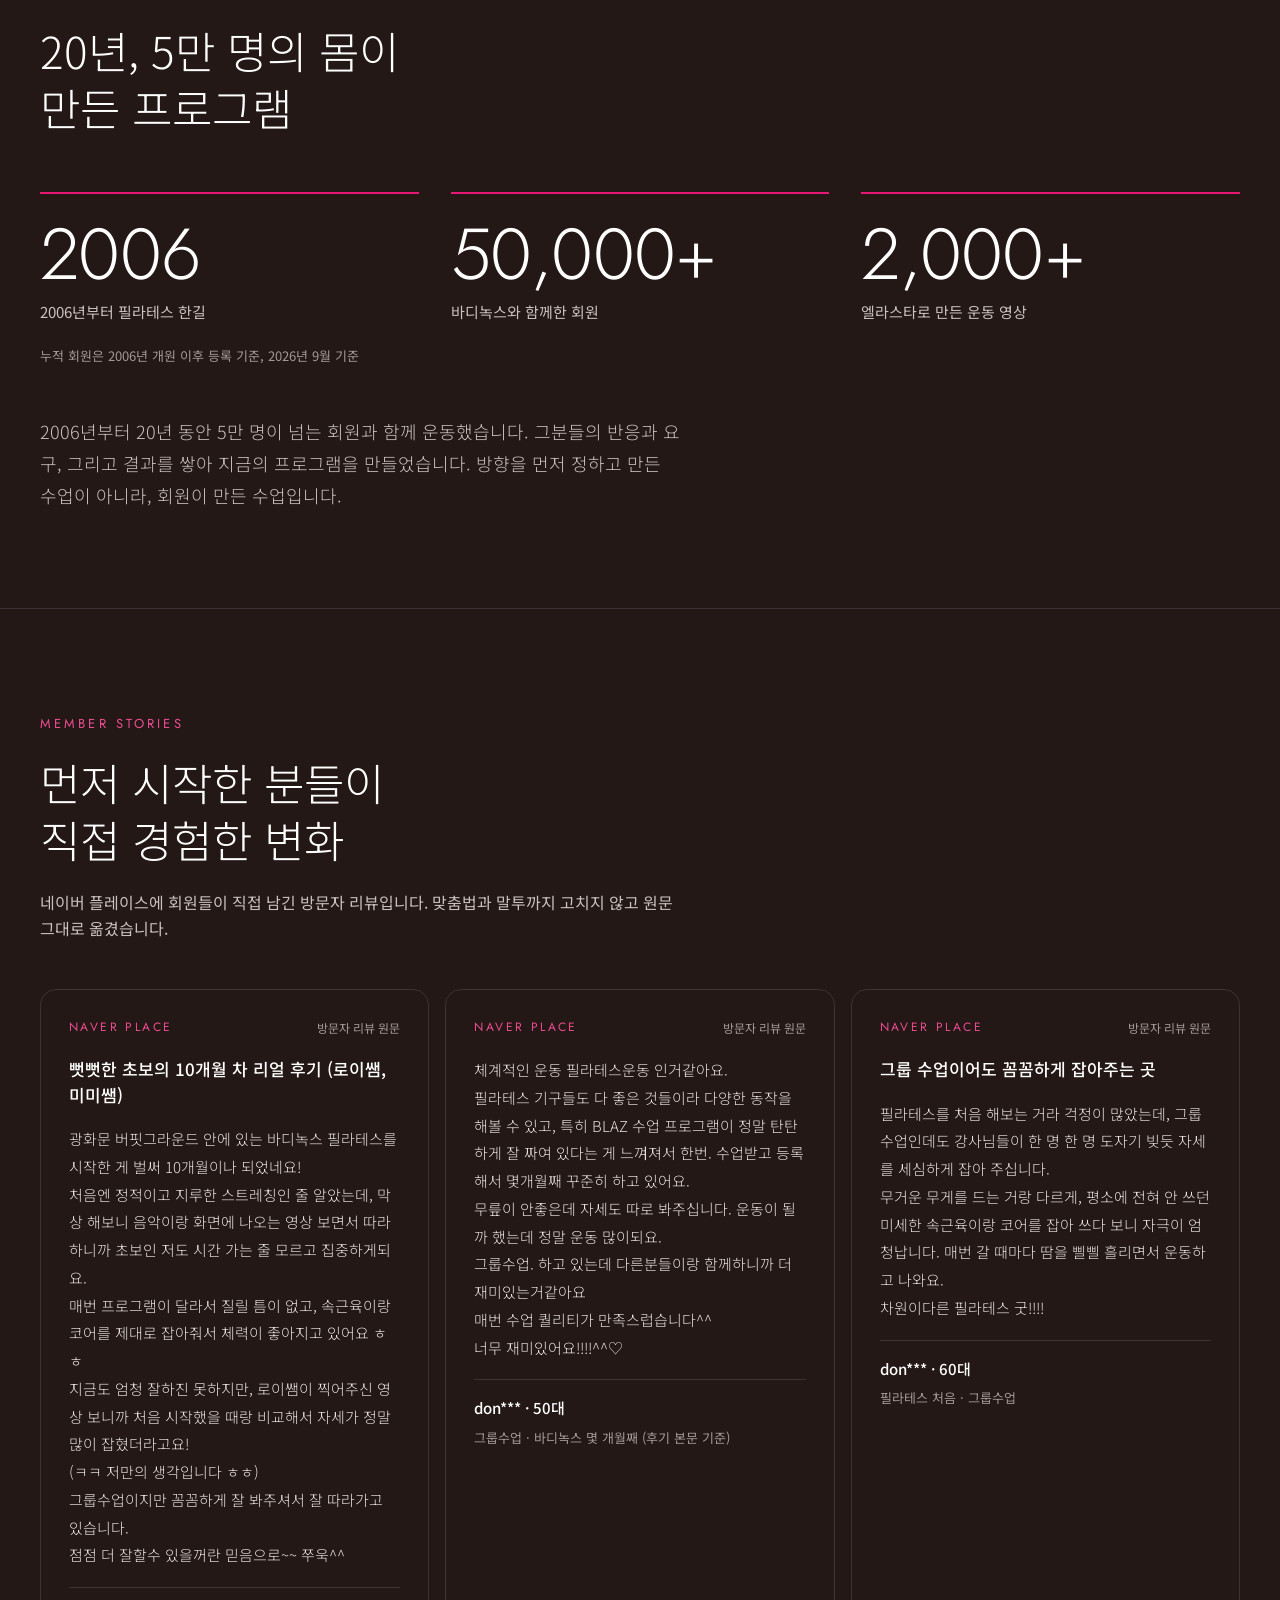
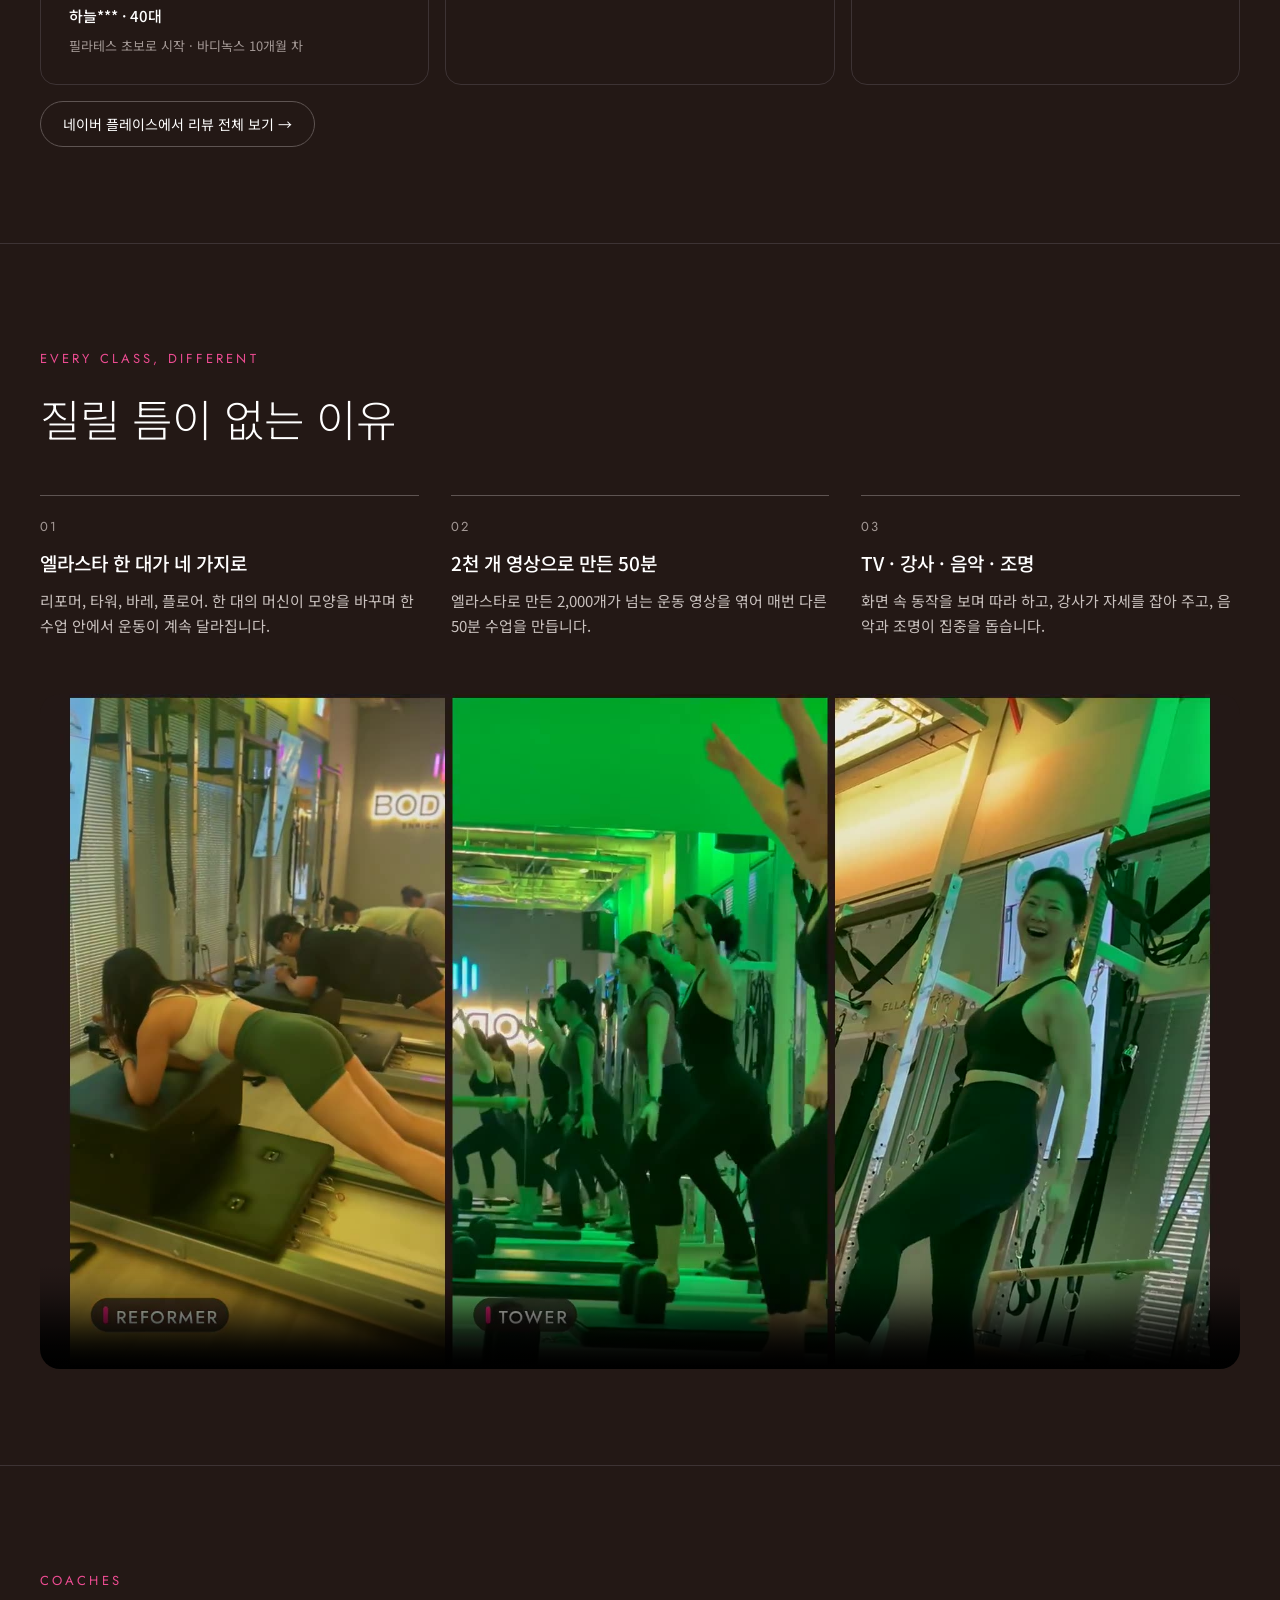
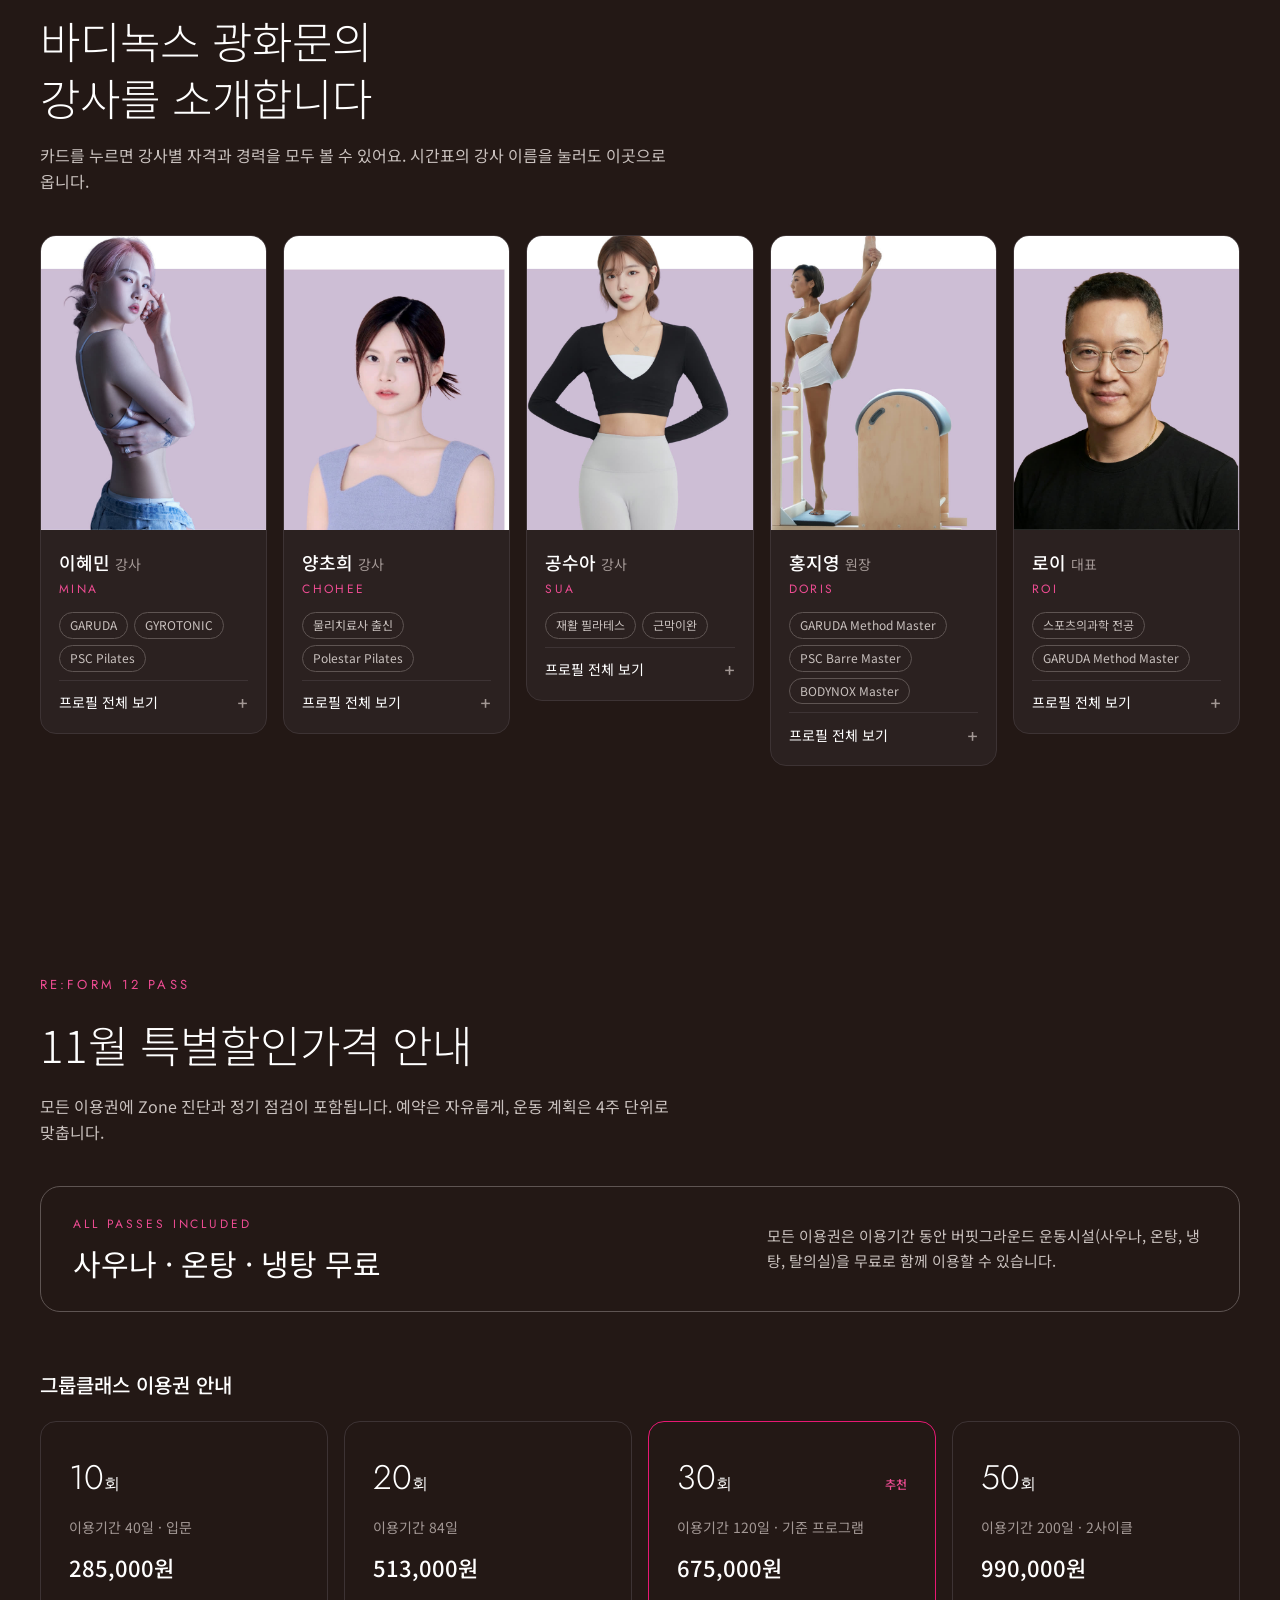
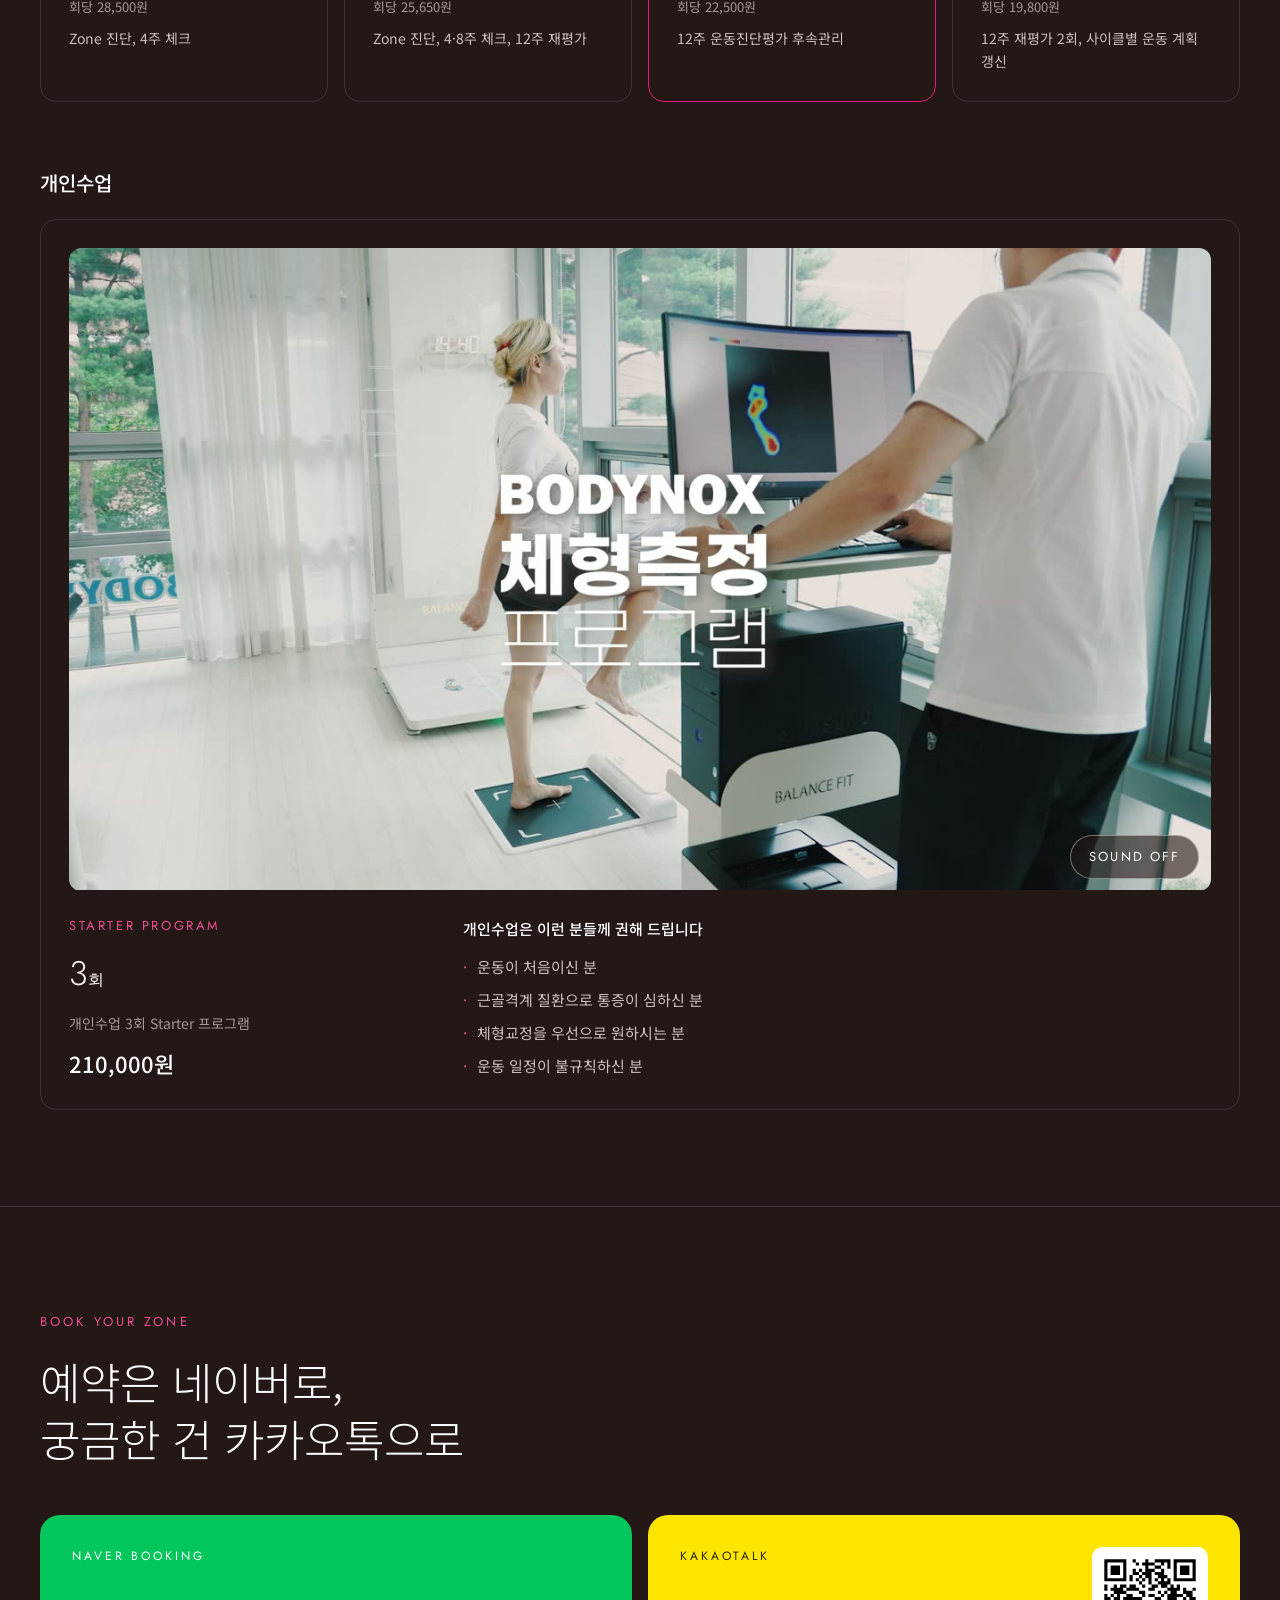
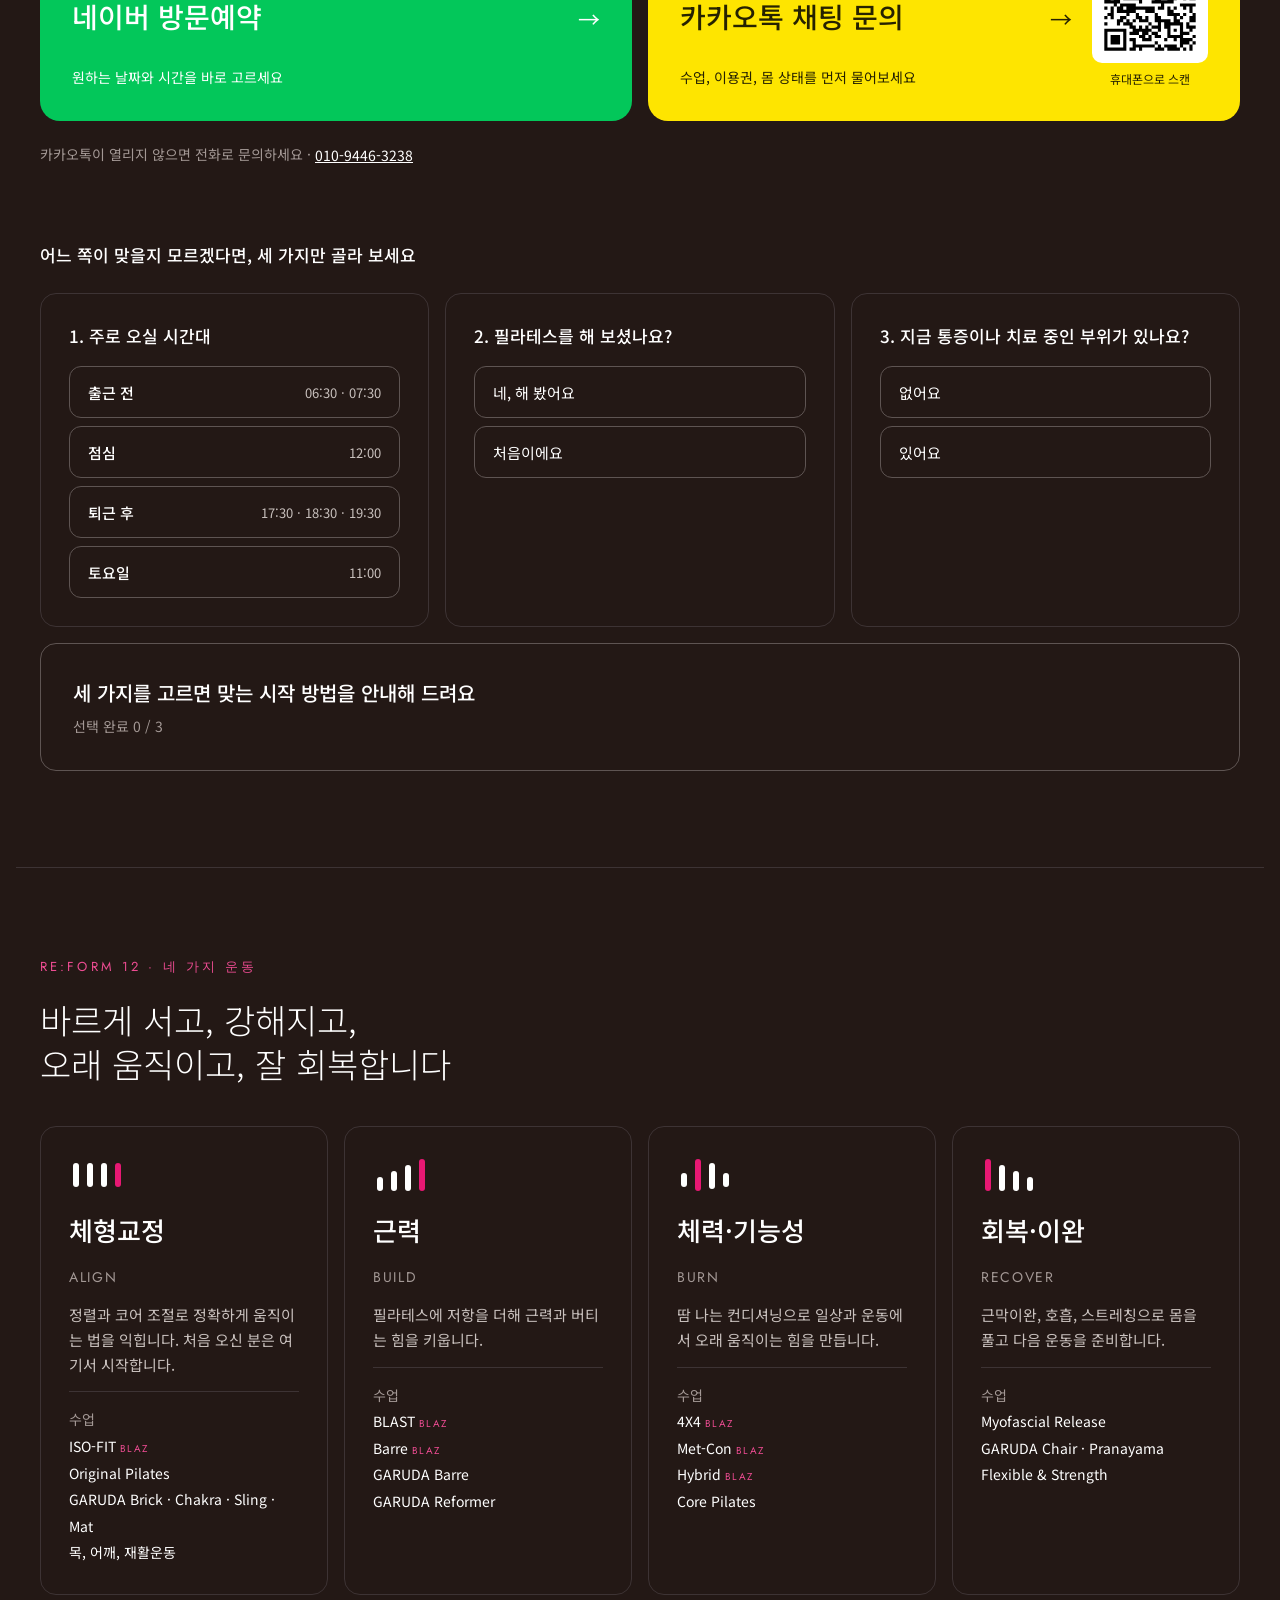
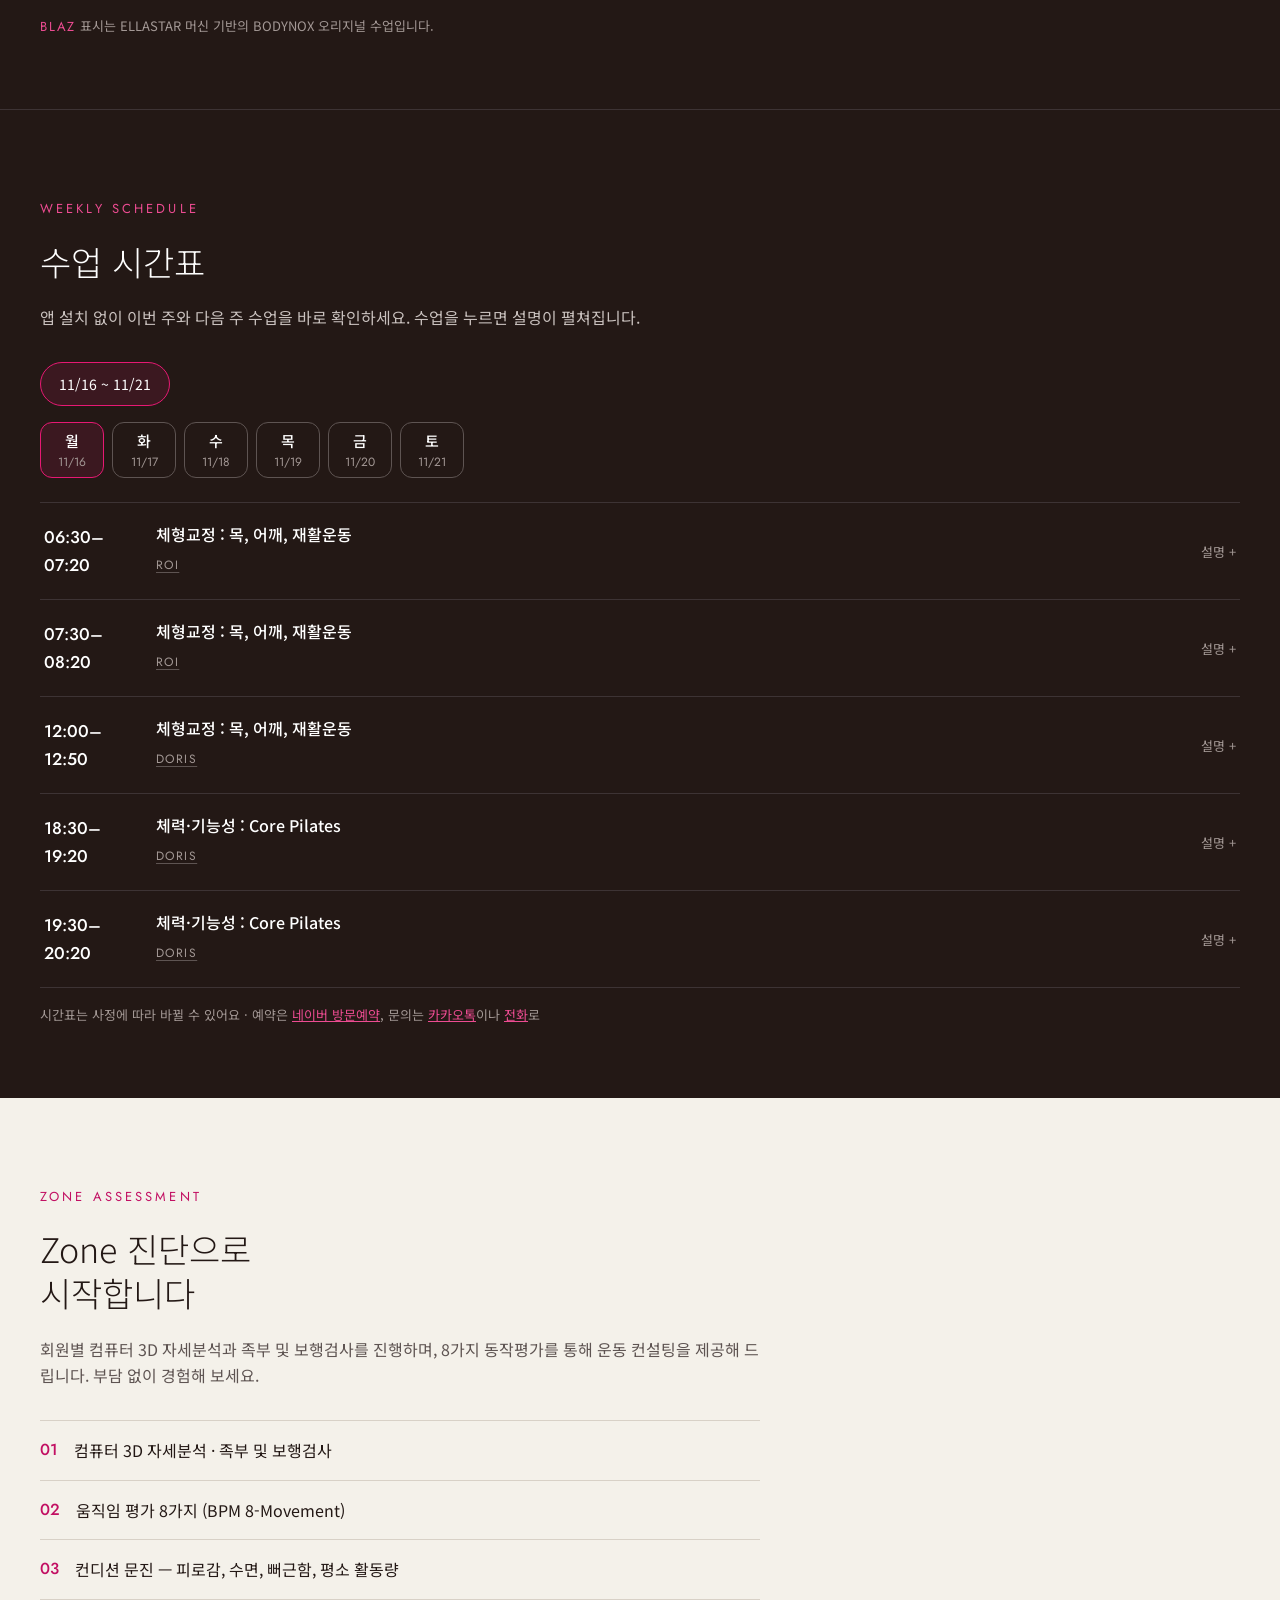
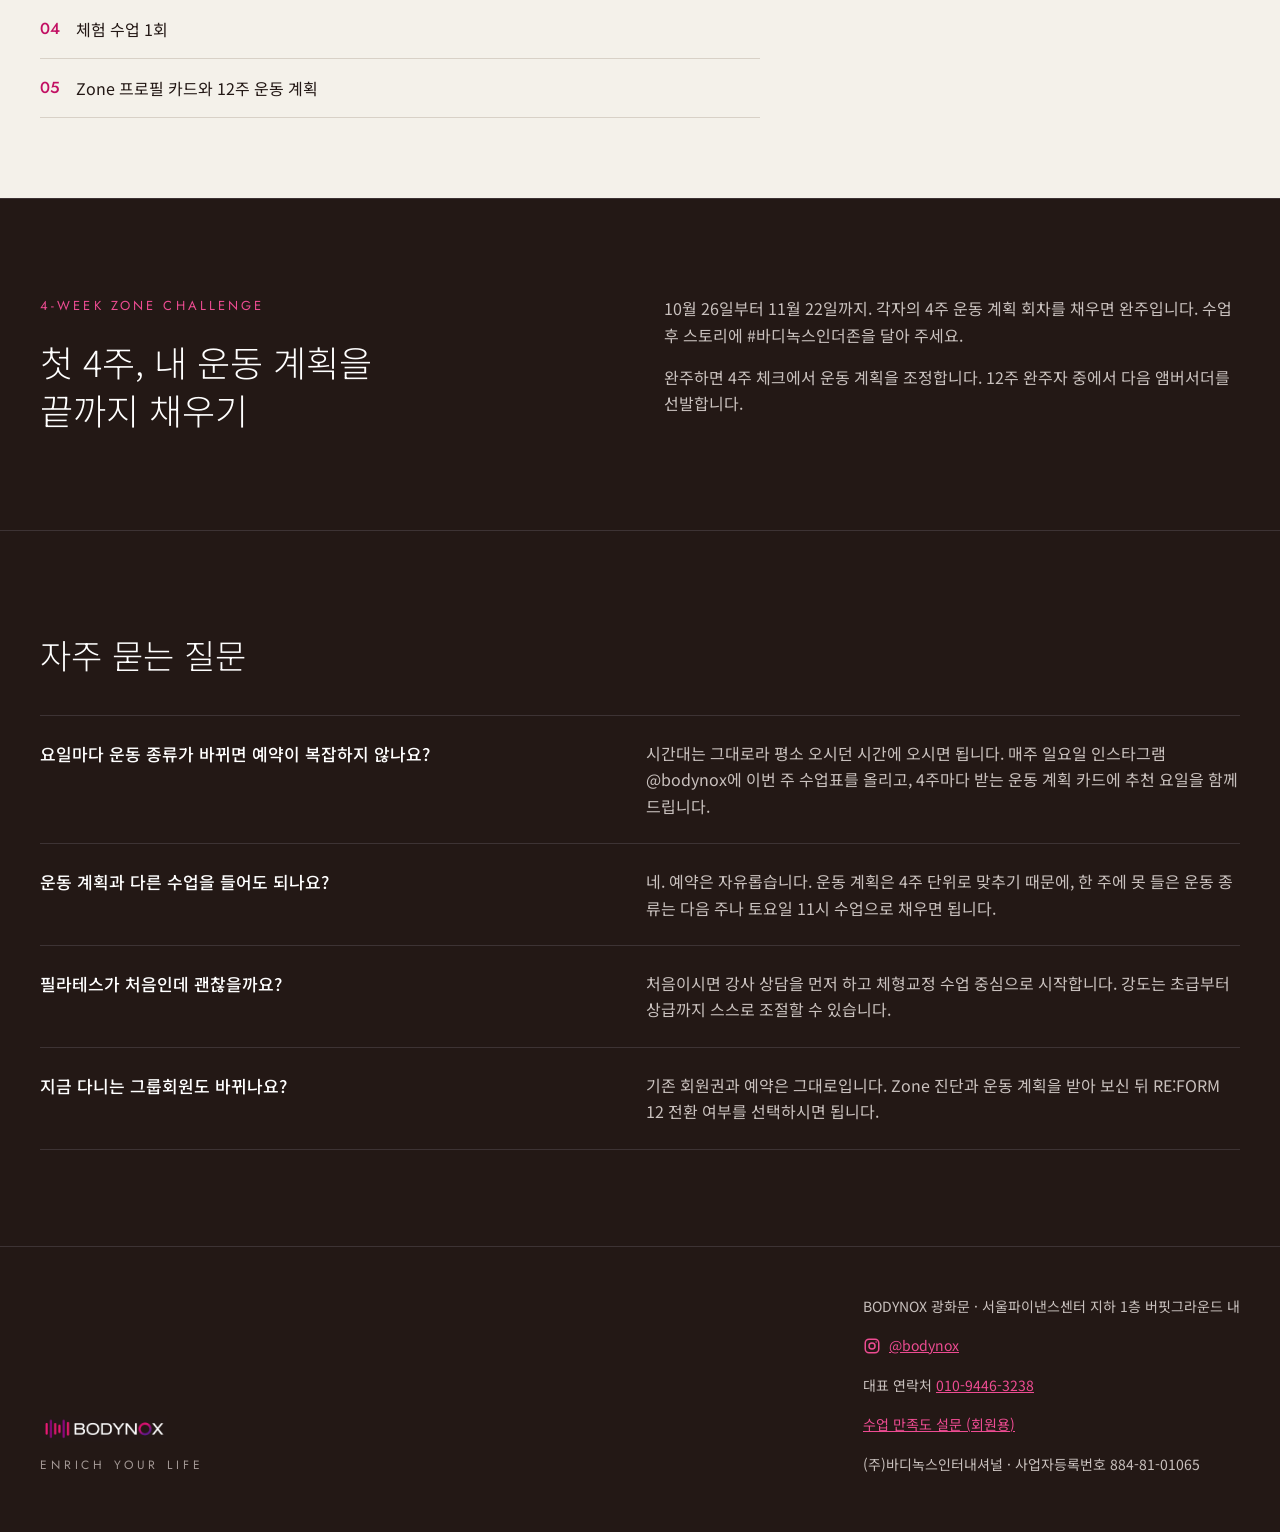
==== commit cbb1088f: "개인수업 Starter 3회 210,000원으로 변경 Co-Authored-By: Claude Opus 5.5 <noreply@anthropic.com>" ====
--- a/index.html
+++ b/index.html
@@ -328,9 +328,9 @@
 </div>
 <div style="display: flex; flex-direction: column; gap: 10px">
 <span style="font-family: 'Jost', sans-serif; font-size: 13px; letter-spacing: 0.2em; color: #ED4C92">STARTER PROGRAM</span>
-<span style="font-family: 'Jost', sans-serif; font-size: 34px; font-weight: 300">2<span style="font-size: 16px">회</span></span>
-<span style="font-size: 14px; color: #A39895">개인수업 2회 Starter 프로그램</span>
-<span style="font-size: 22px; font-weight: 500">100,000원</span>
+<span style="font-family: 'Jost', sans-serif; font-size: 34px; font-weight: 300">3<span style="font-size: 16px">회</span></span>
+<span style="font-size: 14px; color: #A39895">개인수업 3회 Starter 프로그램</span>
+<span style="font-size: 22px; font-weight: 500">210,000원</span>
 </div>
 <div>
 <span style="font-size: 15px; font-weight: 500">개인수업은 이런 분들께 권해 드립니다</span>
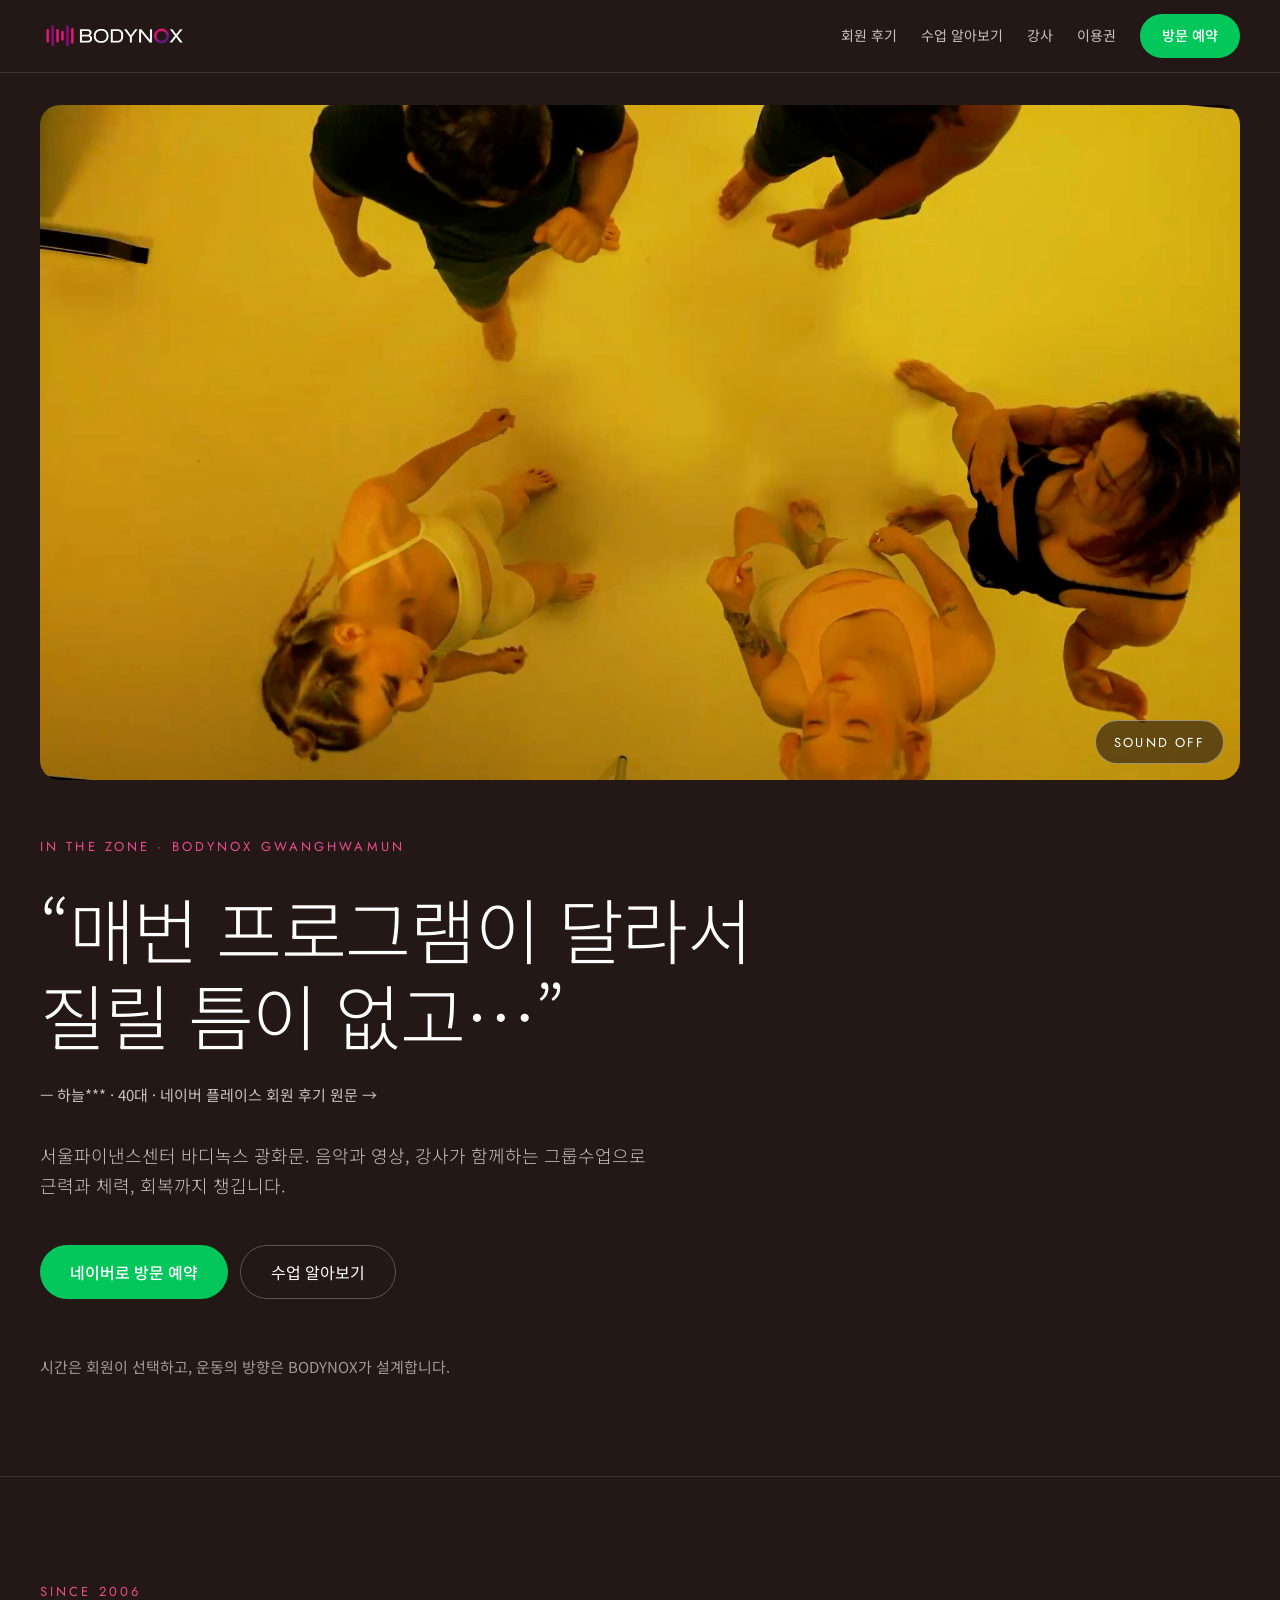
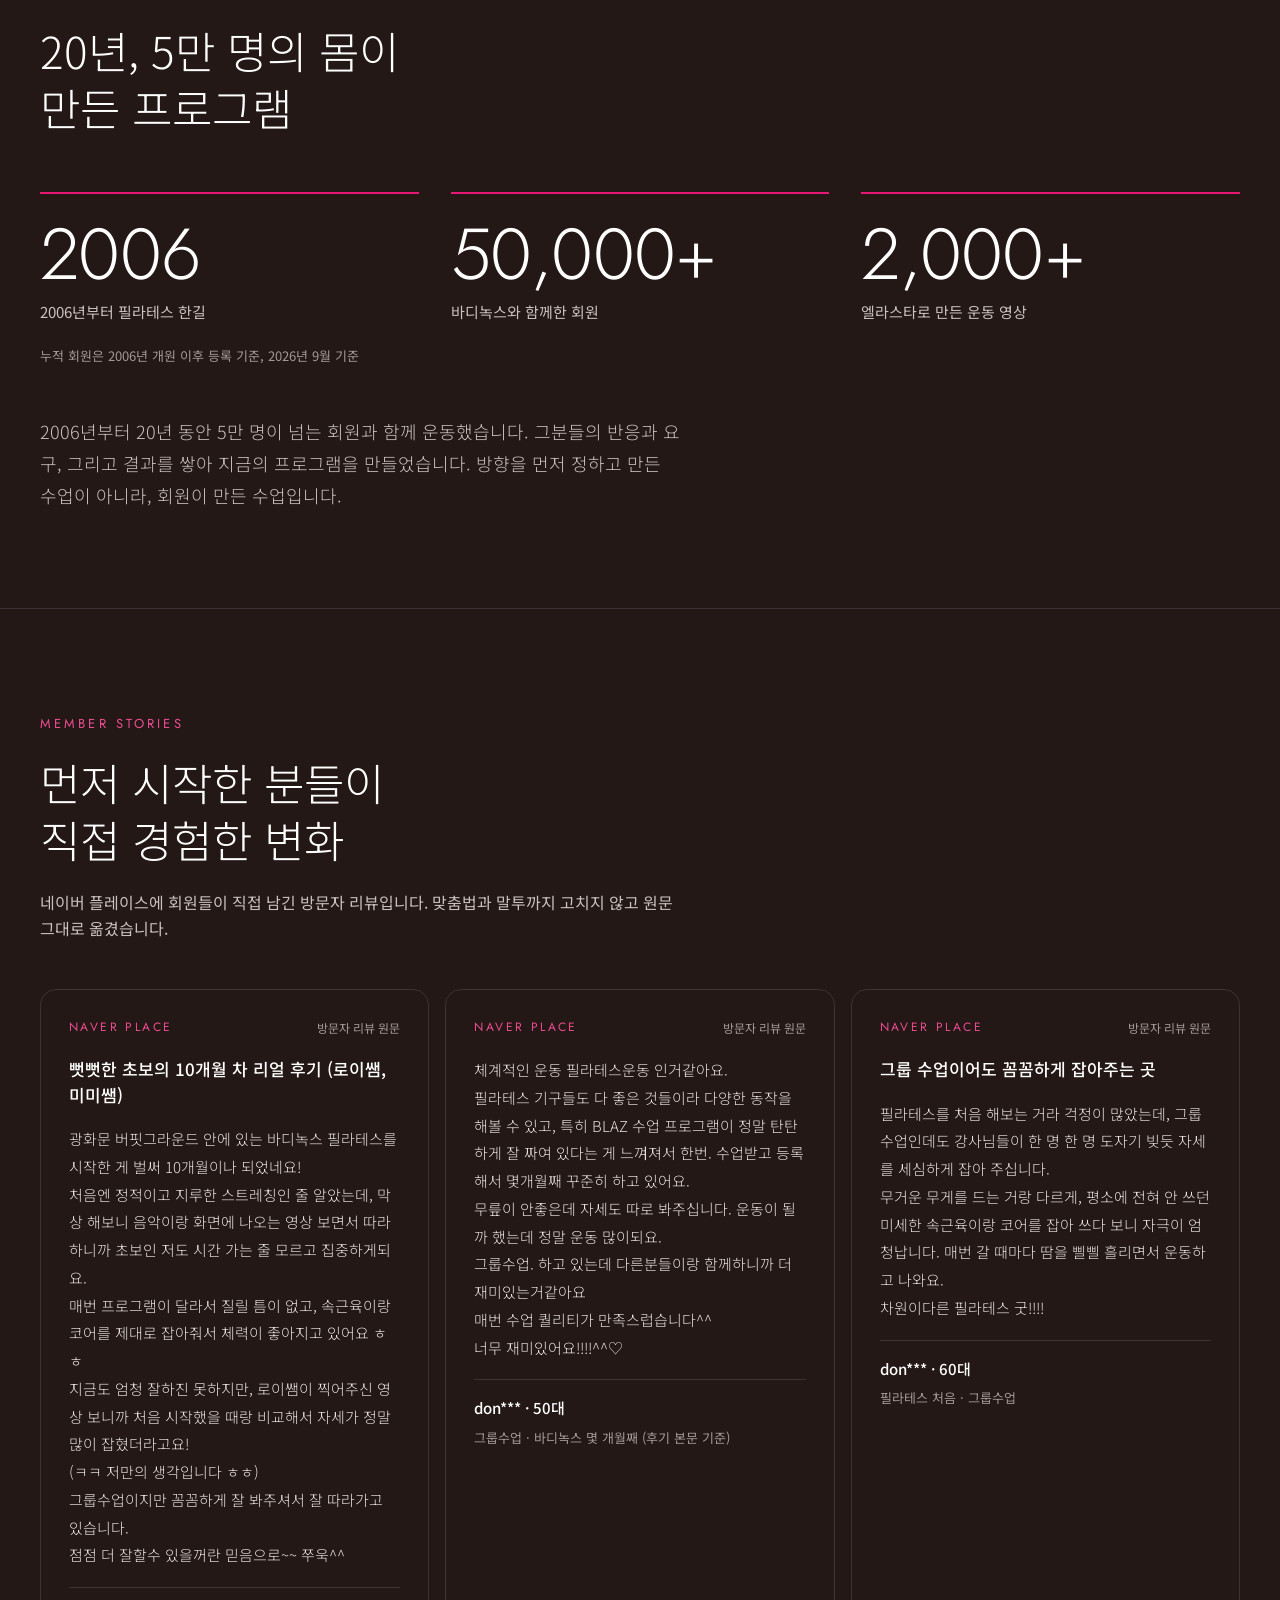
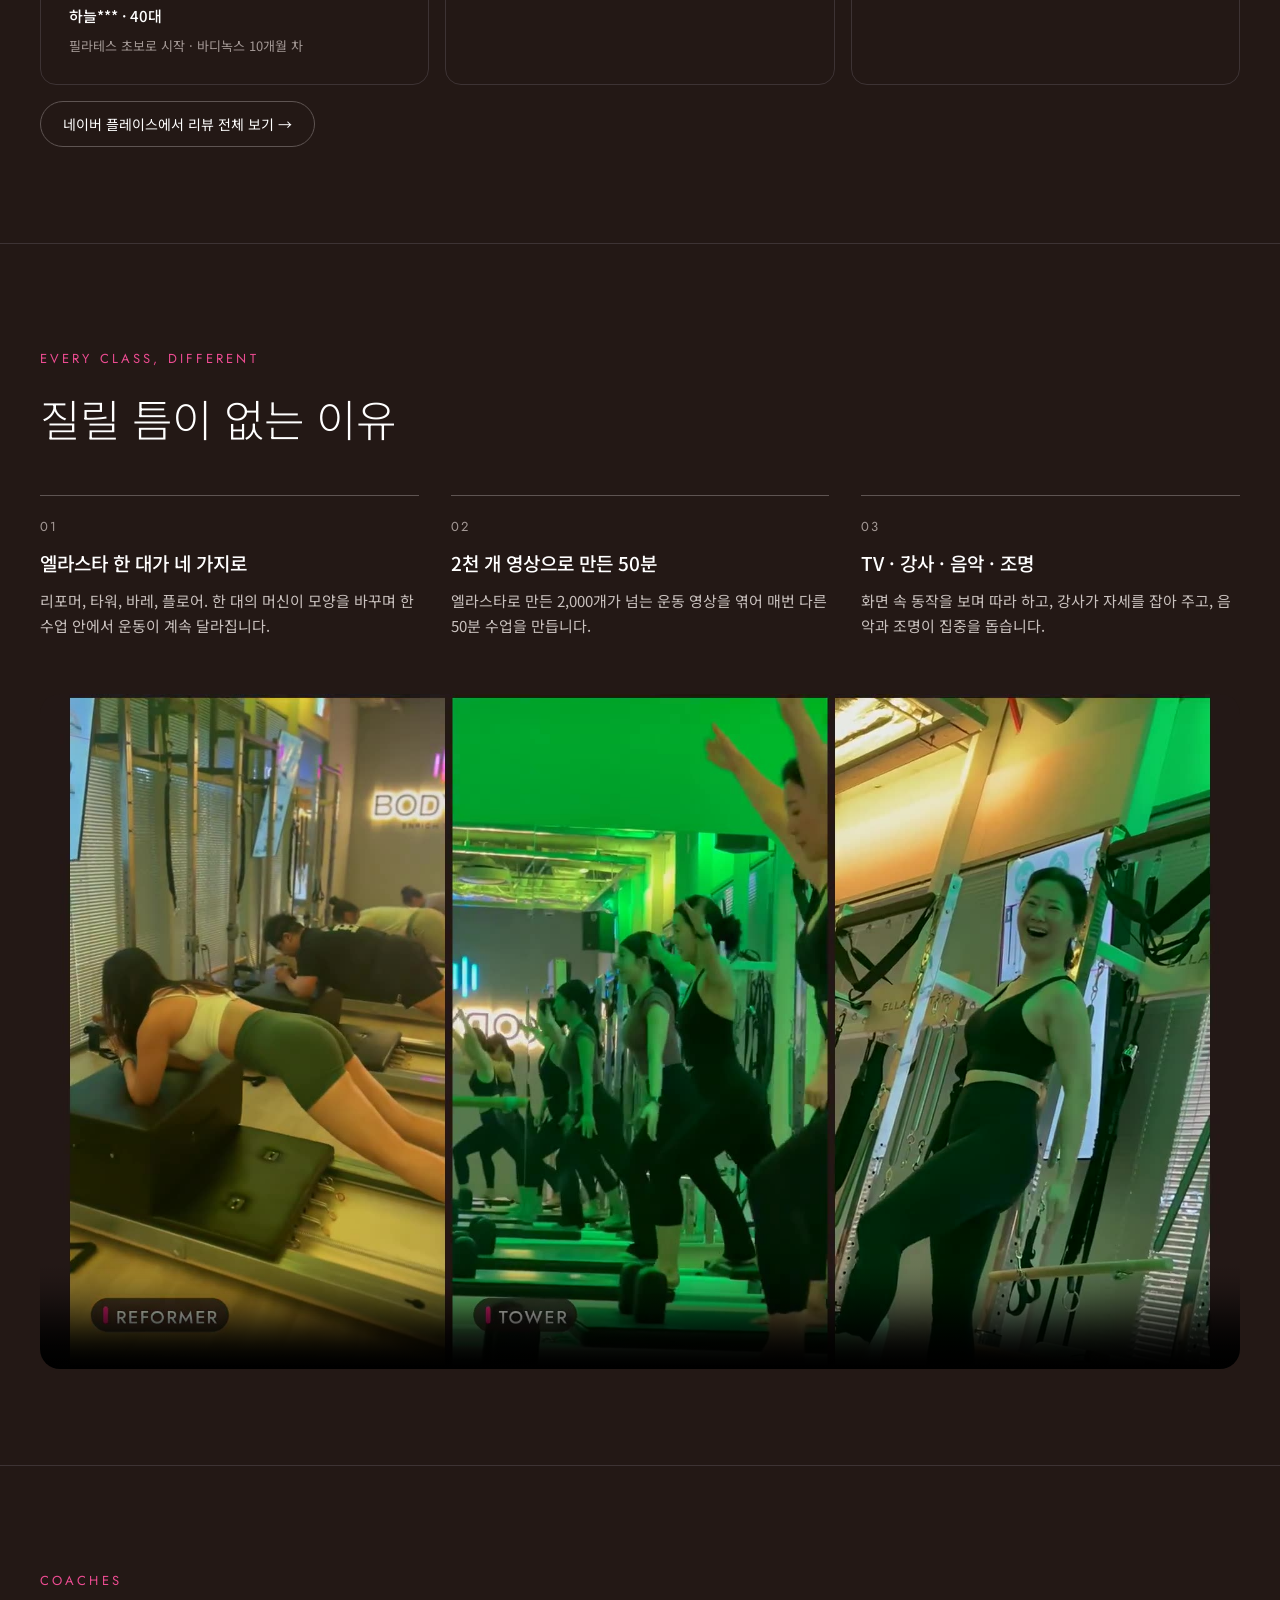
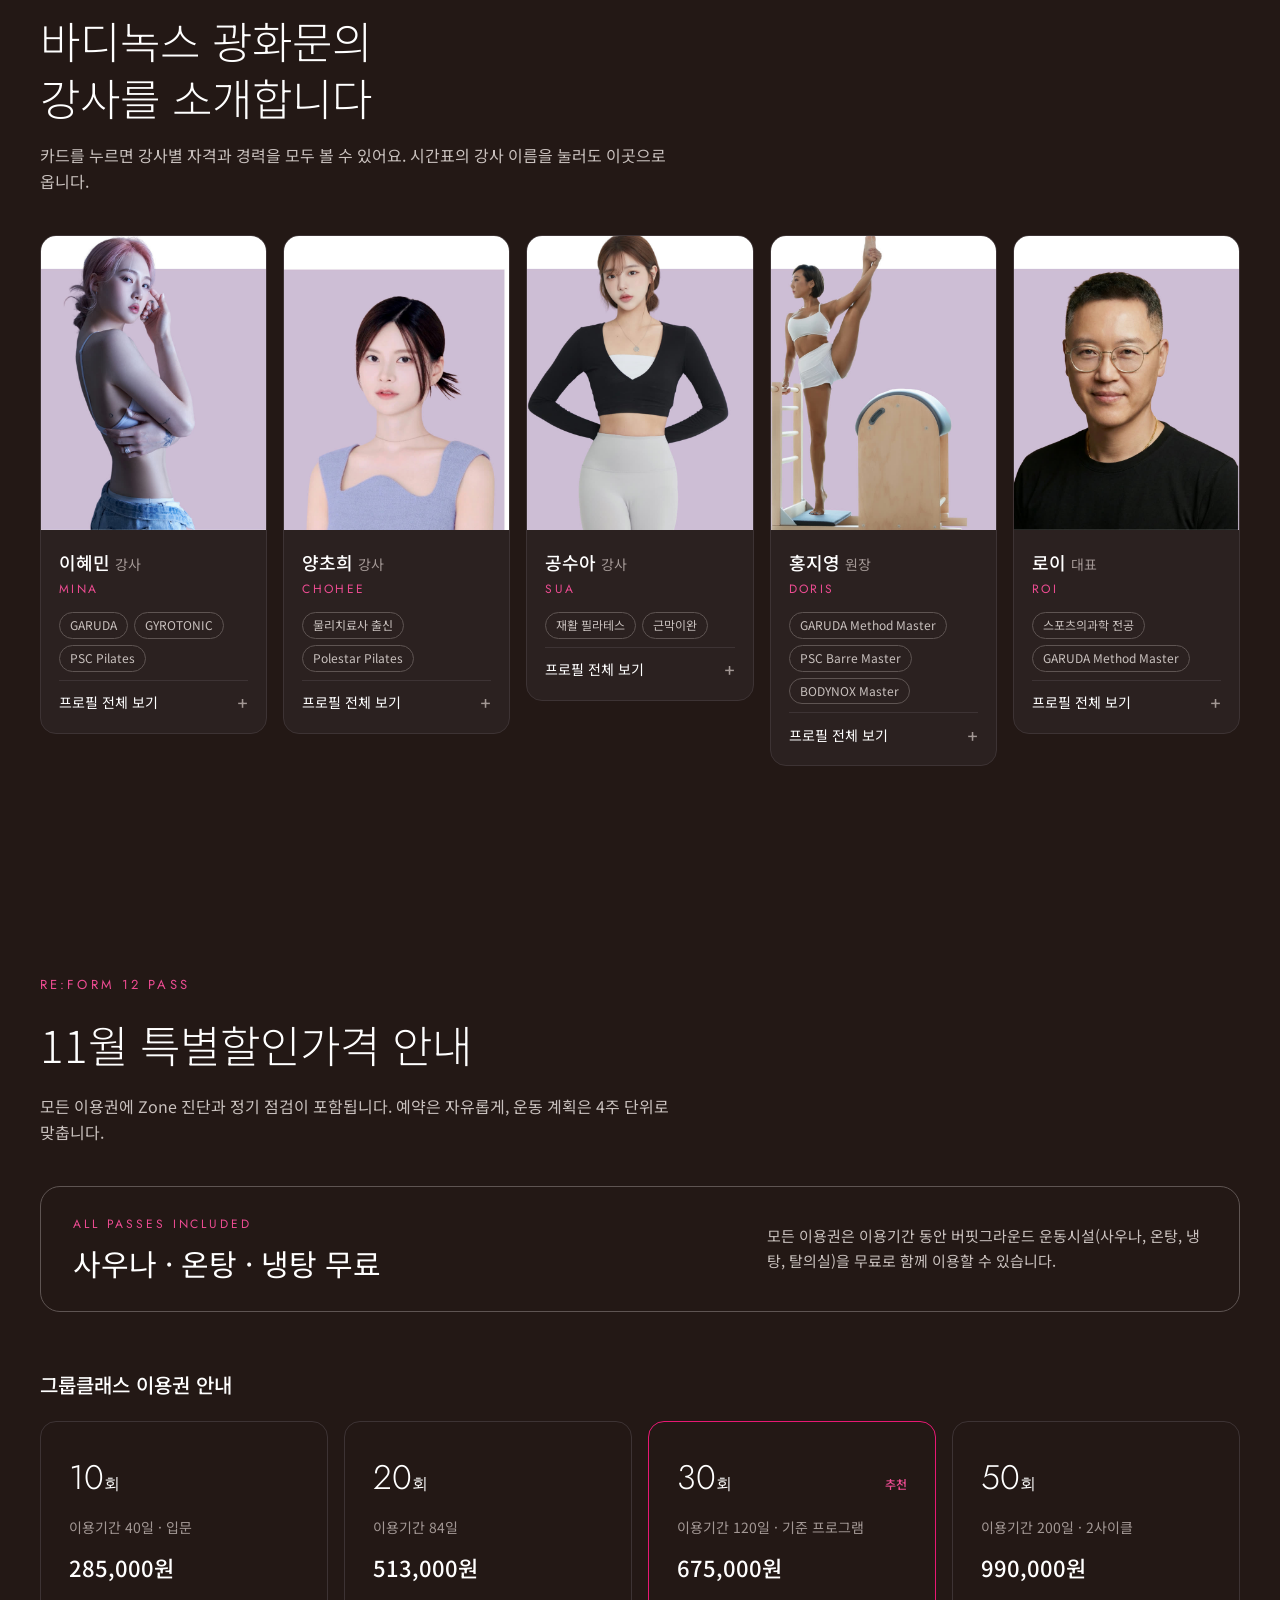
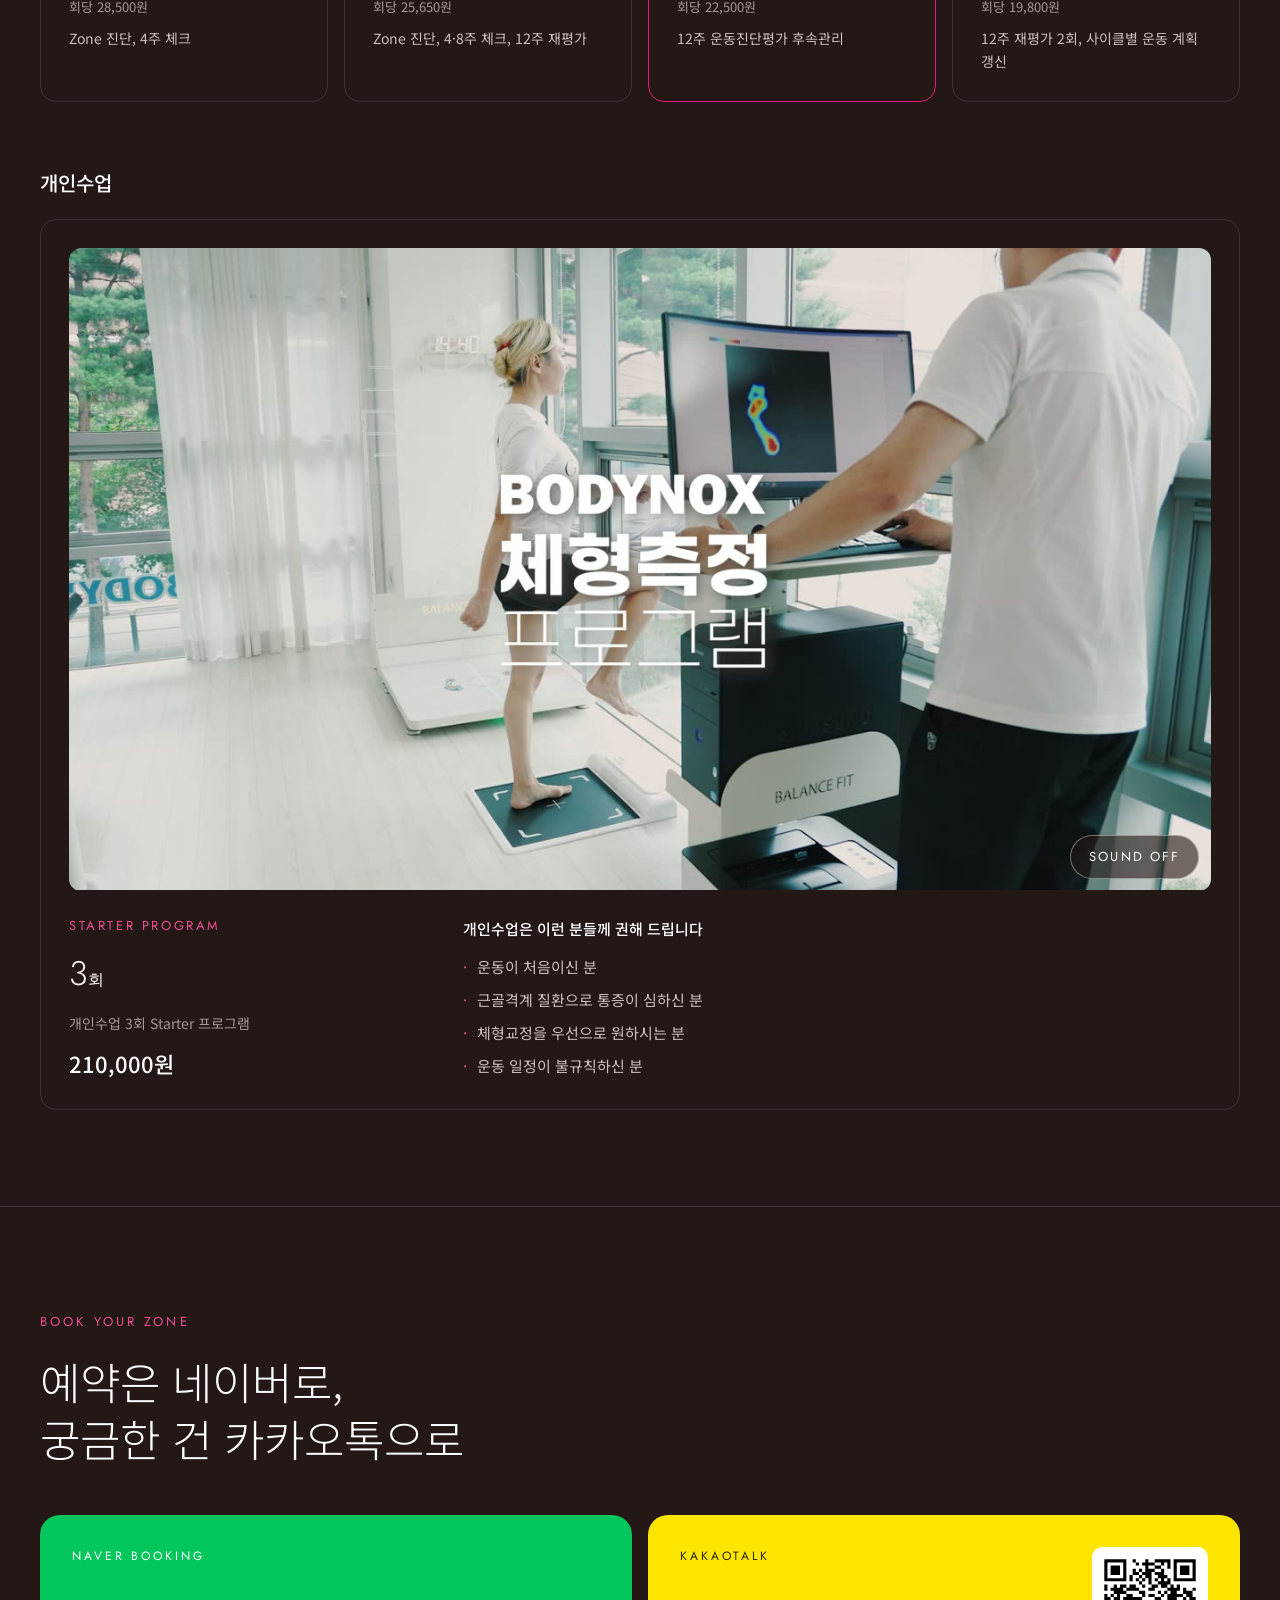
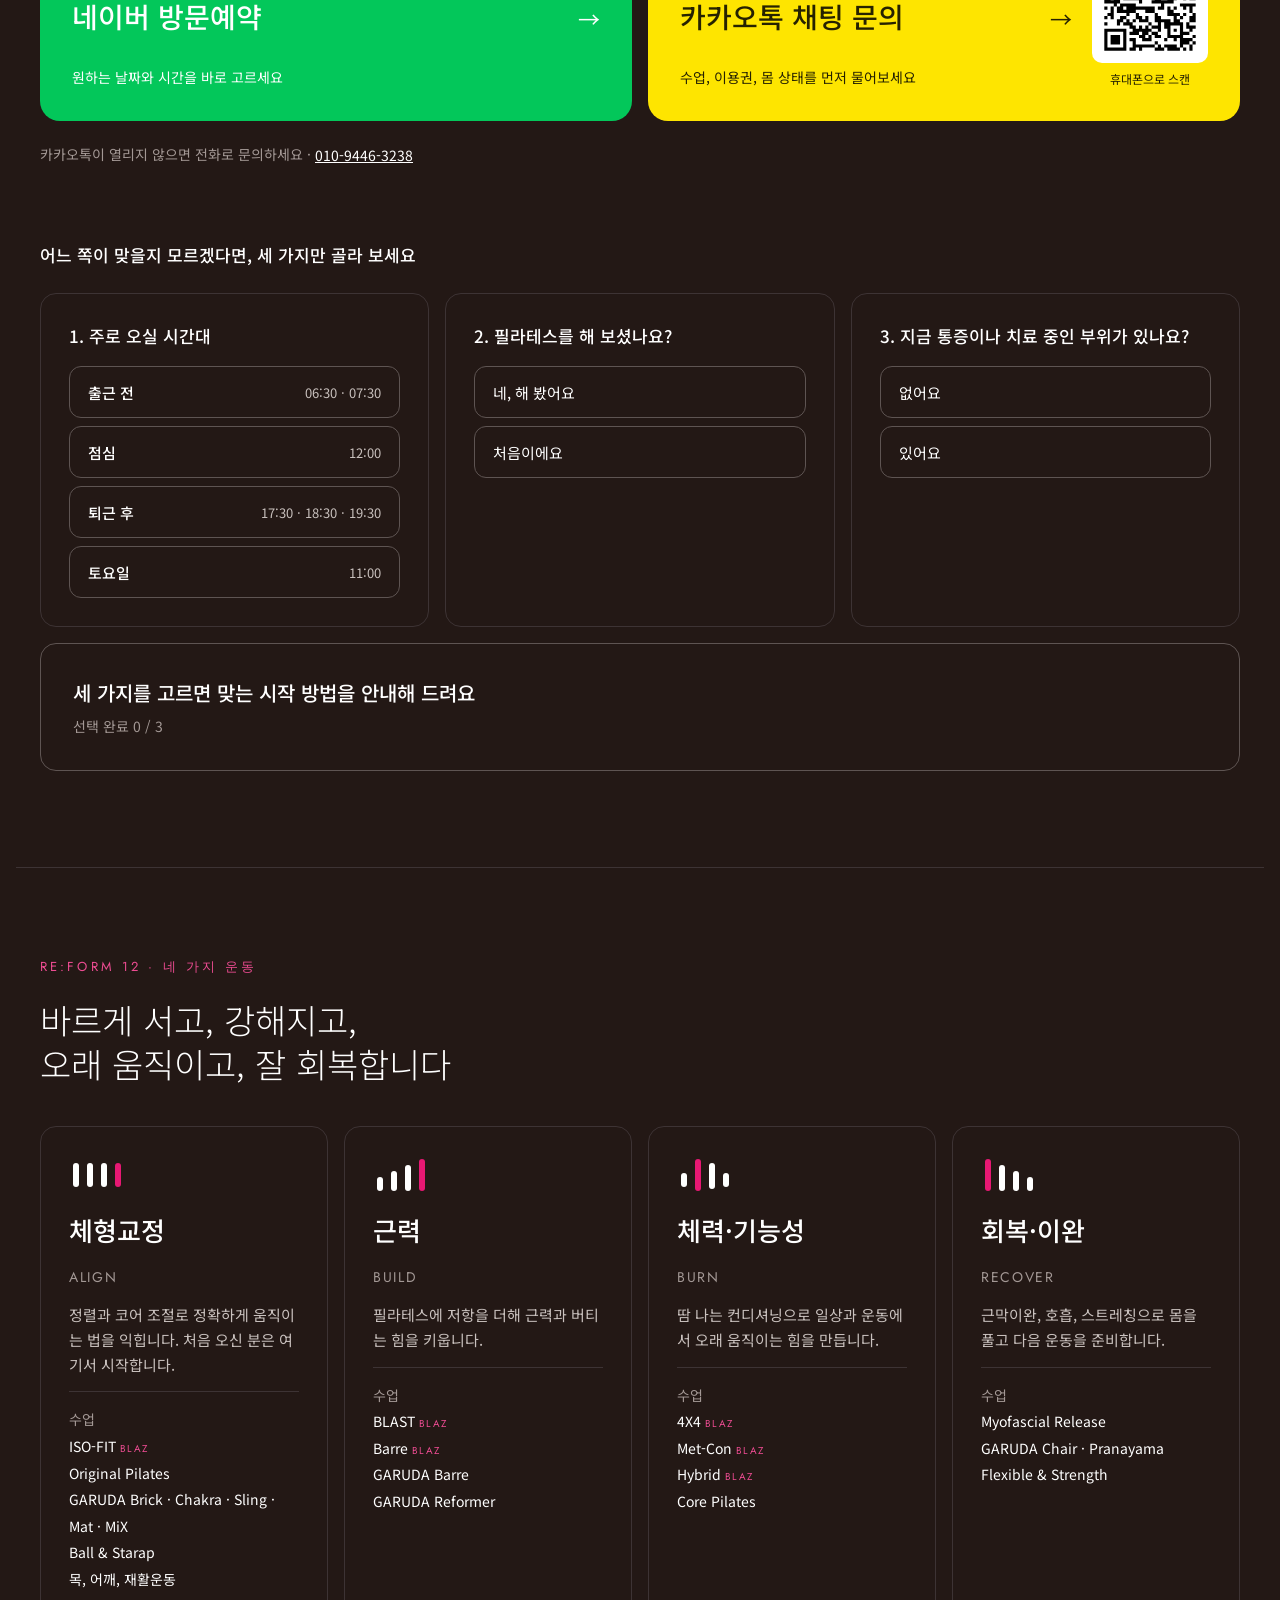
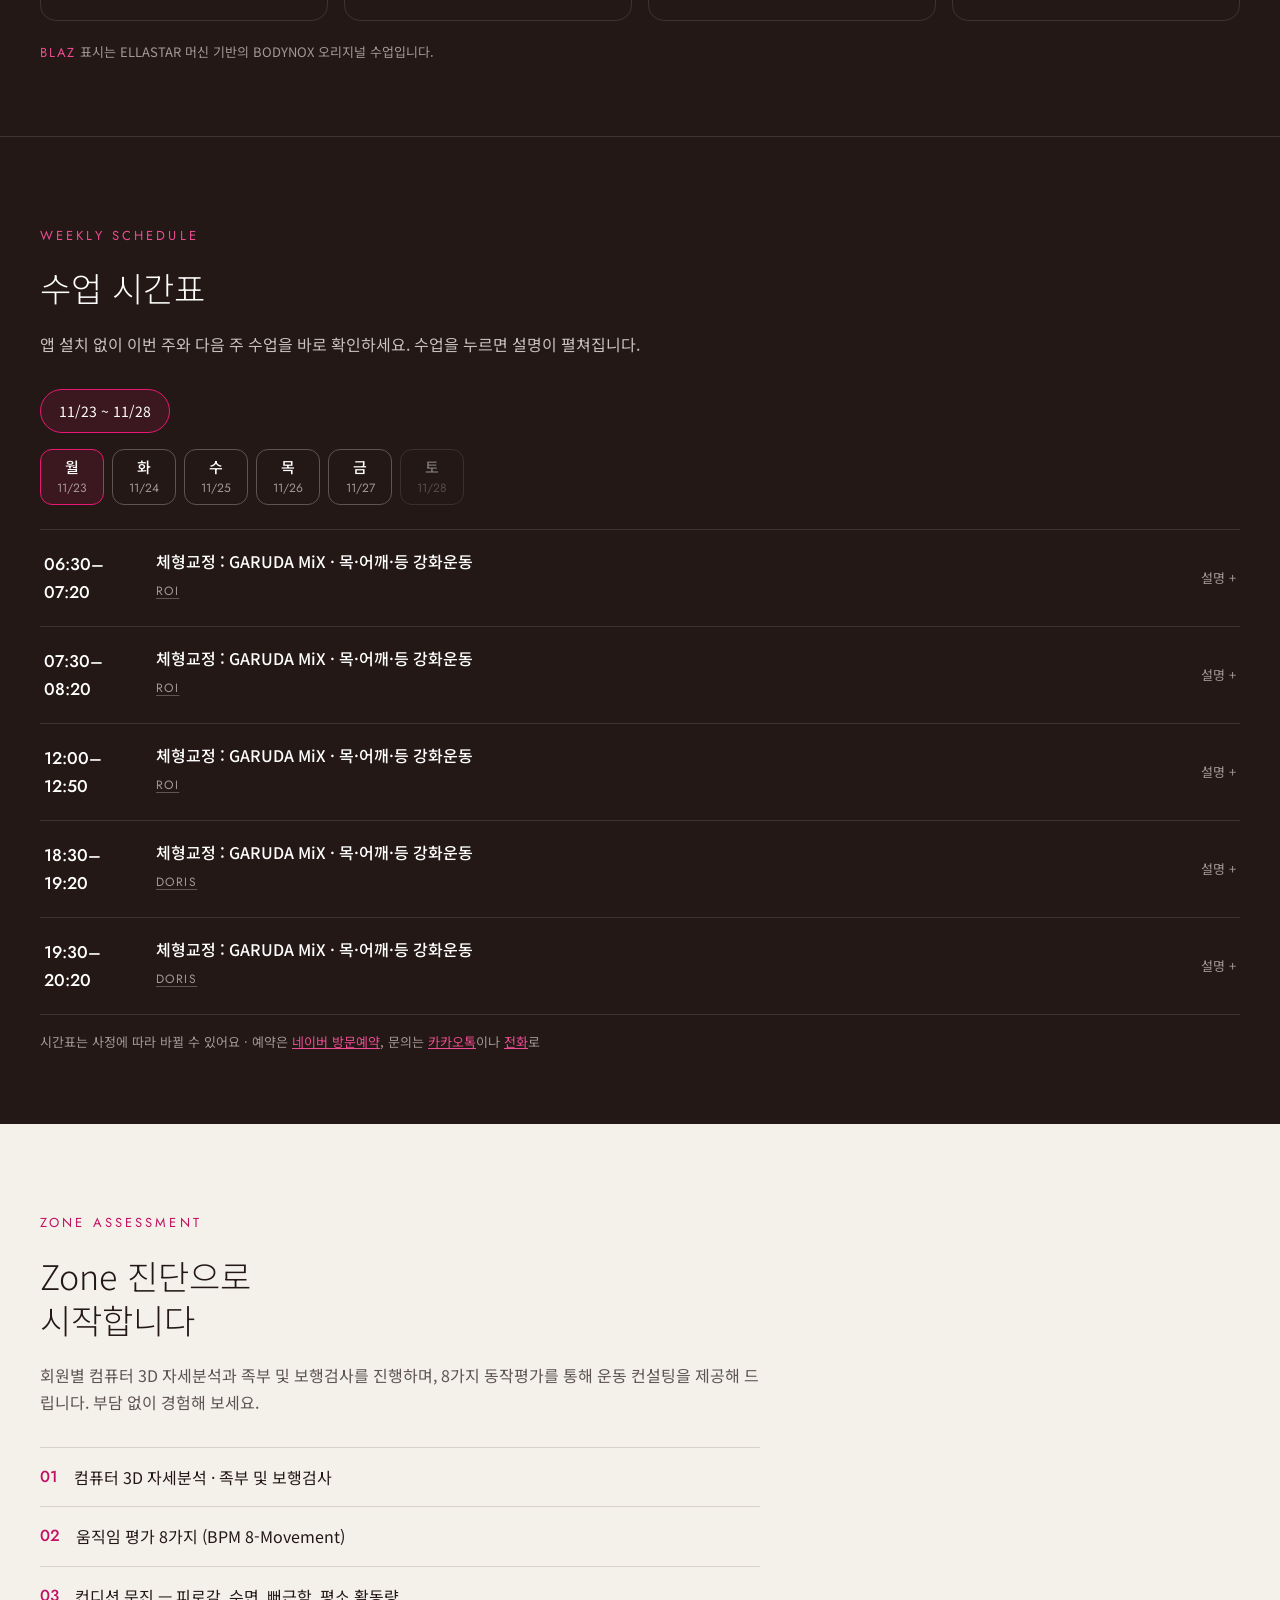
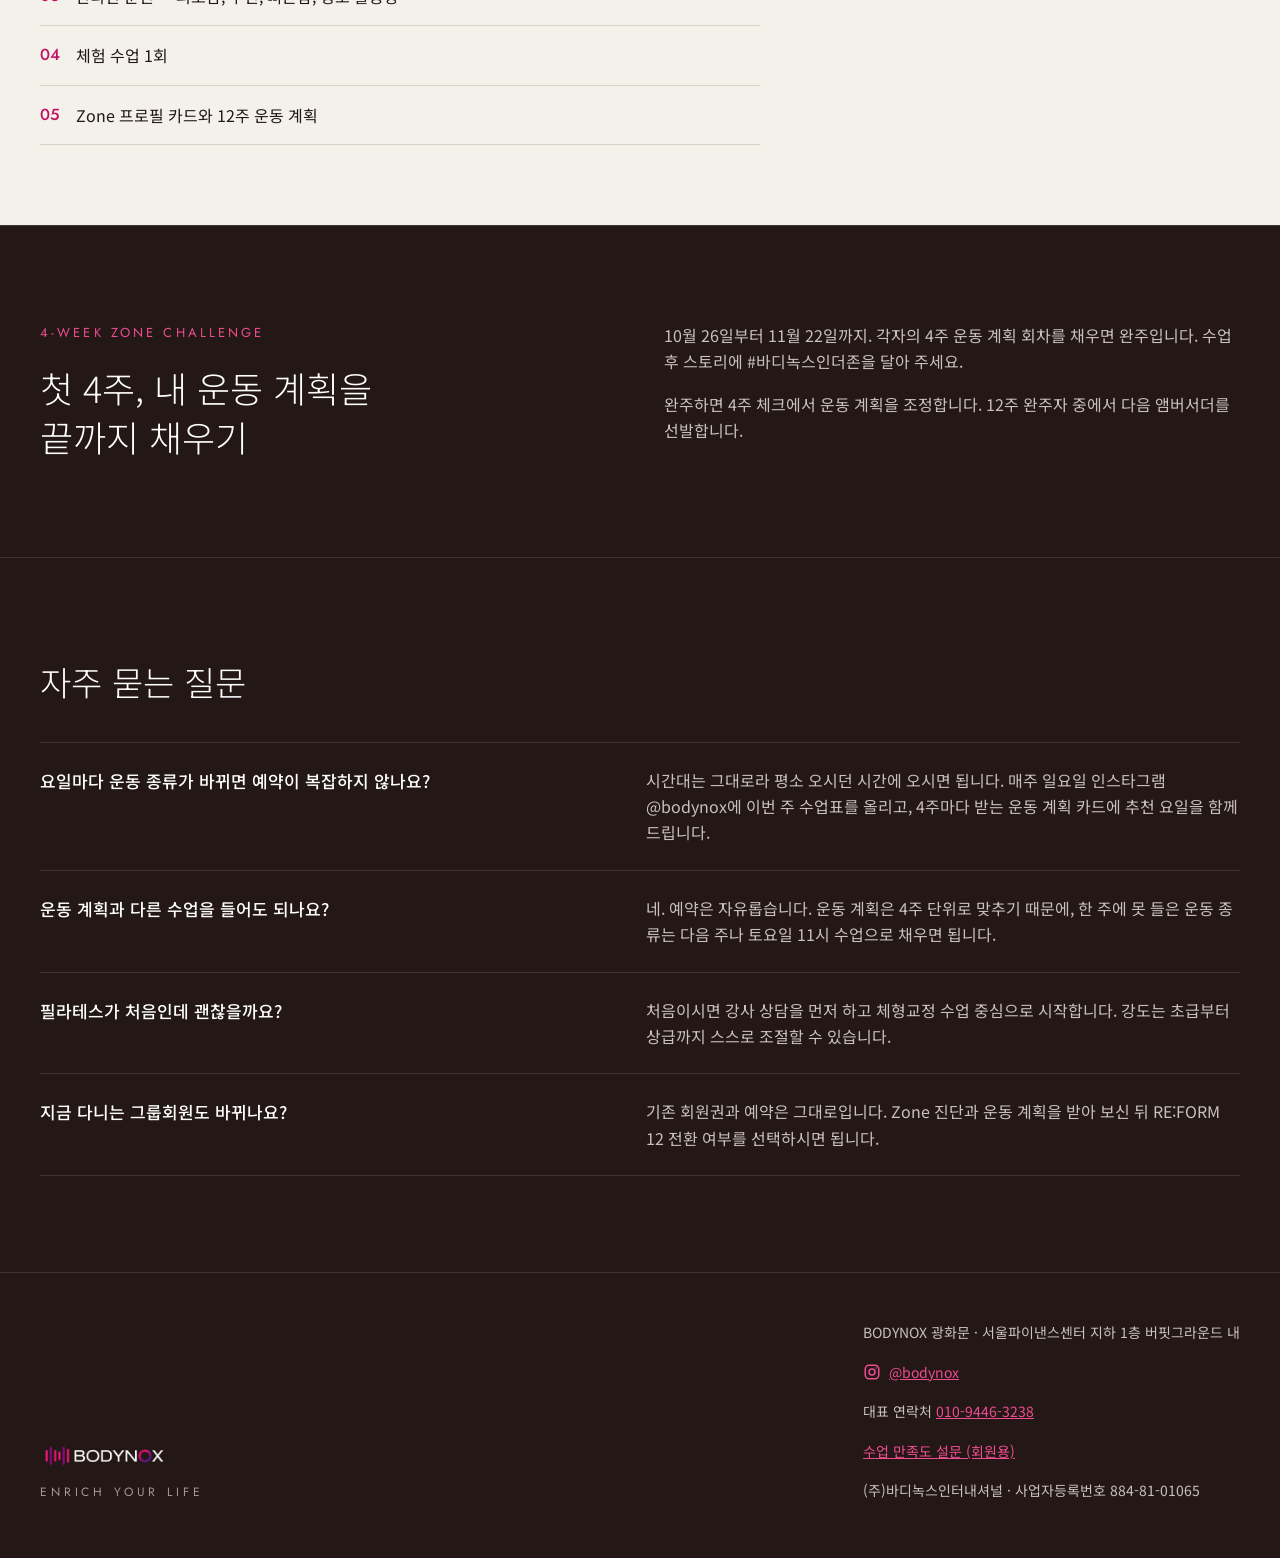
==== commit 255d618e: "11/23~11/27 그룹수업 추가, GARUDA MiX·Ball & Starap 수업 추가 Co-Authored-By: Claude Opus 5.5 <noreply@anthrop" ====
--- a/index.html
+++ b/index.html
@@ -437,7 +437,7 @@
 <div style="font-size: 26px; font-weight: 500">체형교정</div>
 <div style="font-family: 'Jost', sans-serif; font-size: 14px; letter-spacing: 0.12em; color: #A39895">ALIGN</div>
 <p style="margin: 0; font-size: 15px; color: #C9C1BE">정렬과 코어 조절로 정확하게 움직이는 법을 익힙니다. 처음 오신 분은 여기서 시작합니다.</p>
-<div style="border-top: 1px solid #3D3334; padding-top: 14px; font-size: 14px; color: #FFFFFF; line-height: 1.9"><span style="color: #A39895">수업</span><br>ISO-FIT <span style="font-family: 'Jost', sans-serif; font-size: 10px; letter-spacing: 0.14em; color: #ED4C92">BLAZ</span><br>Original Pilates<br>GARUDA Brick · Chakra · Sling · Mat<br>목, 어깨, 재활운동</div>
+<div style="border-top: 1px solid #3D3334; padding-top: 14px; font-size: 14px; color: #FFFFFF; line-height: 1.9"><span style="color: #A39895">수업</span><br>ISO-FIT <span style="font-family: 'Jost', sans-serif; font-size: 10px; letter-spacing: 0.14em; color: #ED4C92">BLAZ</span><br>Original Pilates<br>GARUDA Brick · Chakra · Sling · Mat · MiX<br>Ball &amp; Starap<br>목, 어깨, 재활운동</div>
 </div>
 
 <div style="border: 1px solid #3D3334; border-radius: 16px; padding: 28px; display: flex; flex-direction: column; gap: 14px">
@@ -558,7 +558,7 @@
 </footer>
 
 </div>
-<script src="assets/data/schedule-fallback.js?v=14"></script>
+<script src="assets/data/schedule-fallback.js?v=15"></script>
 <script src="script.js?v=9"></script>
 </body>
 </html>
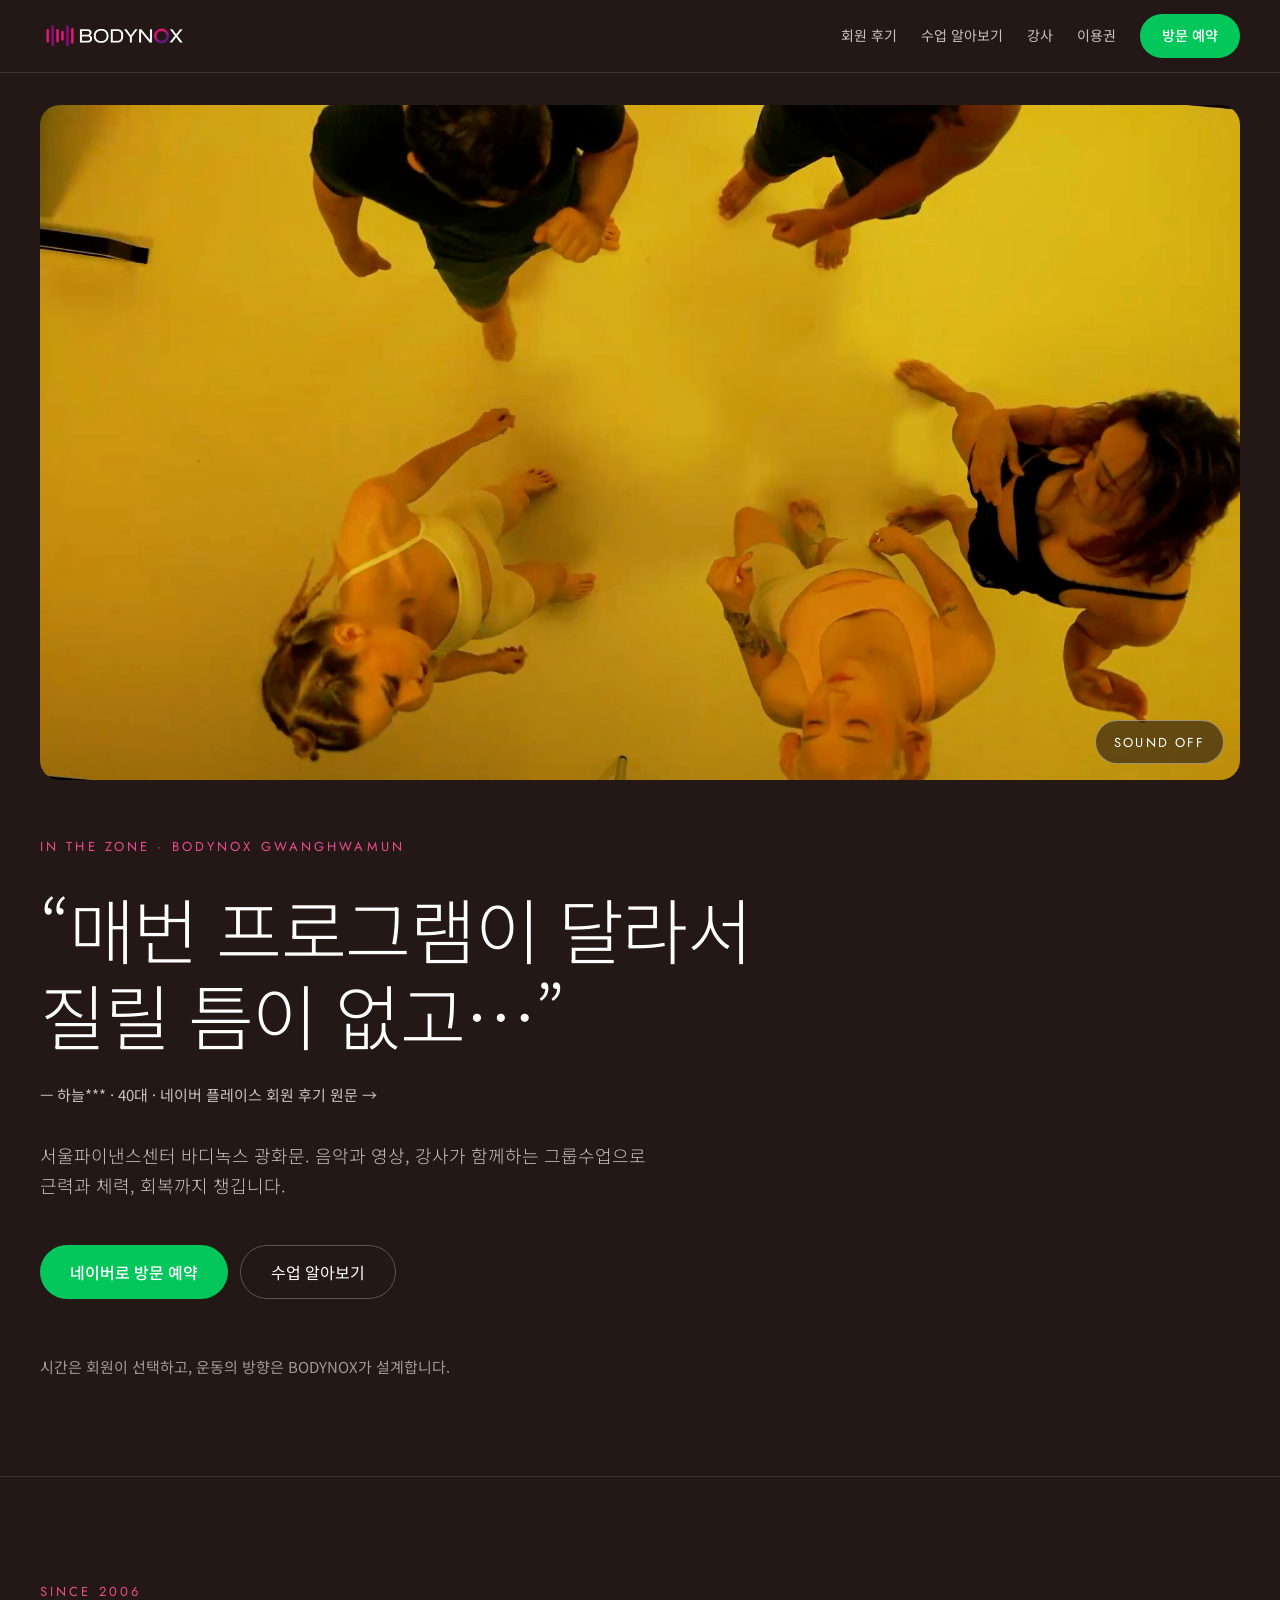
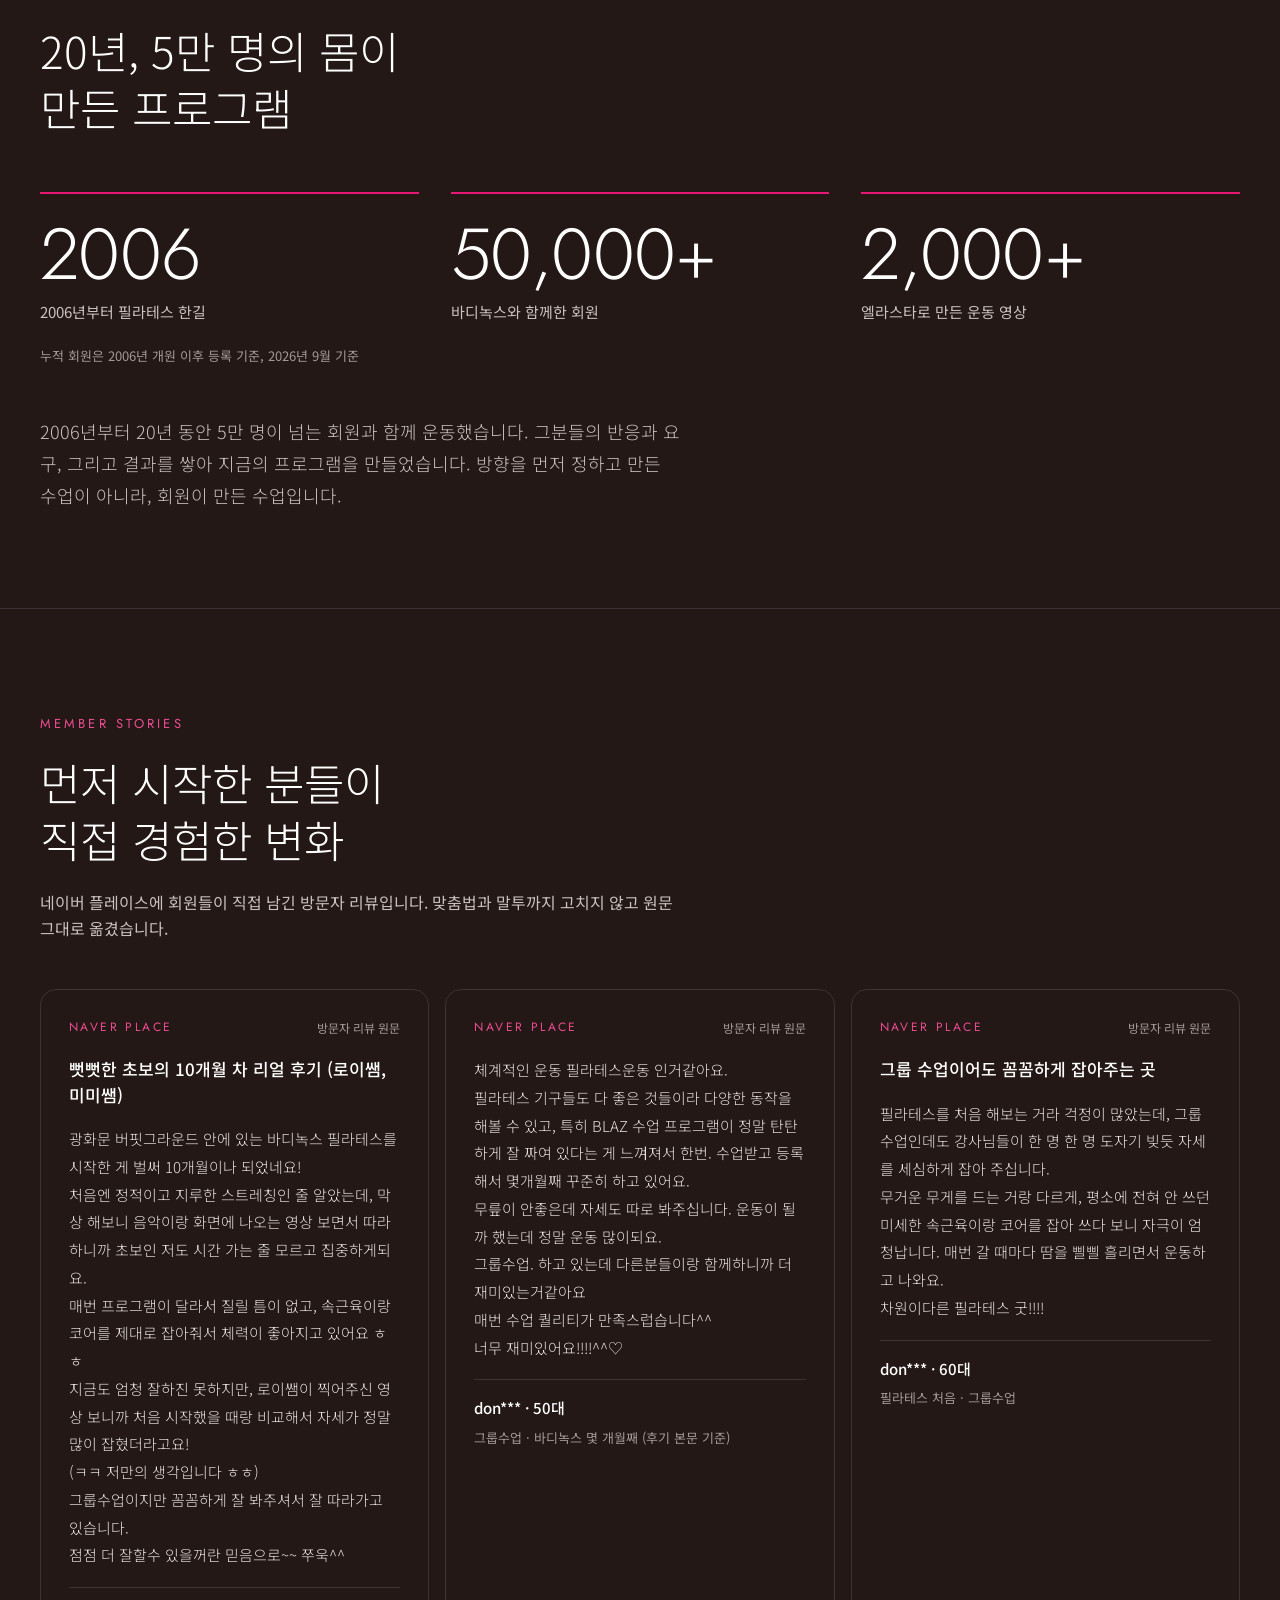
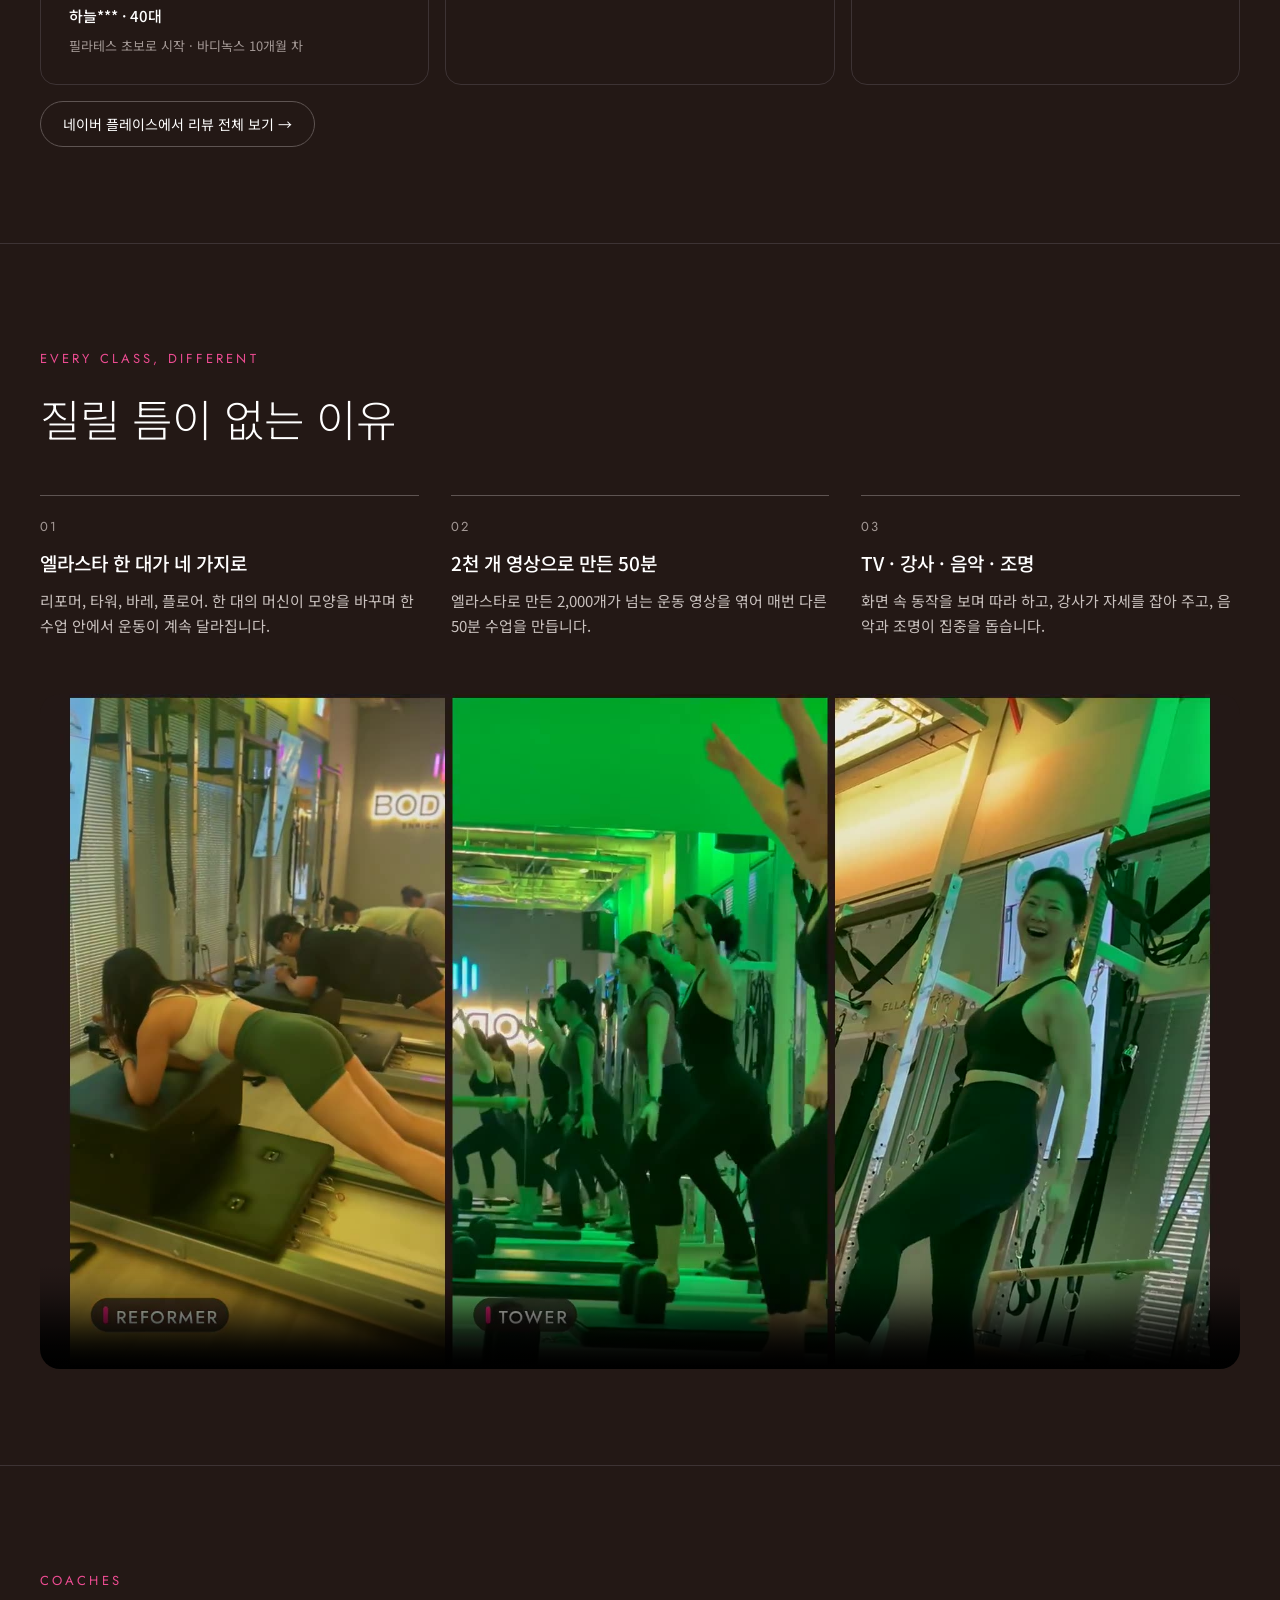
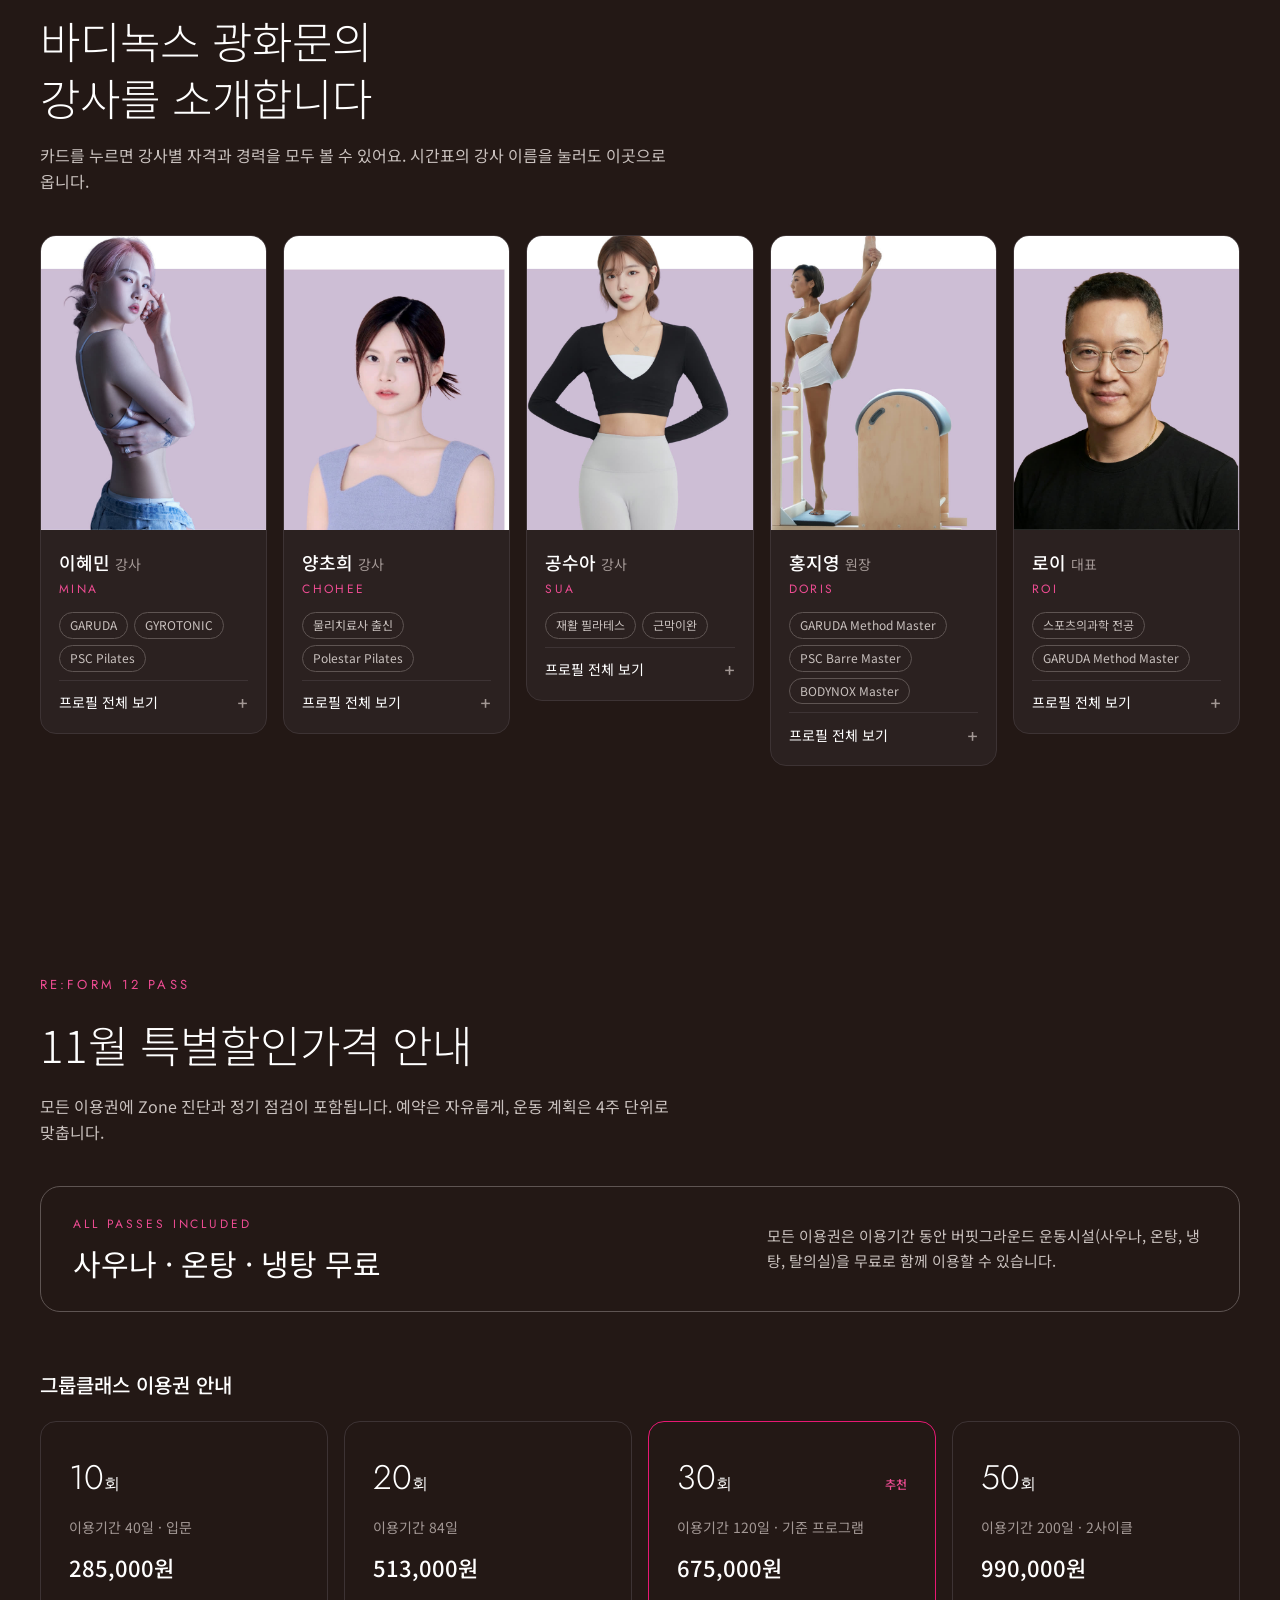
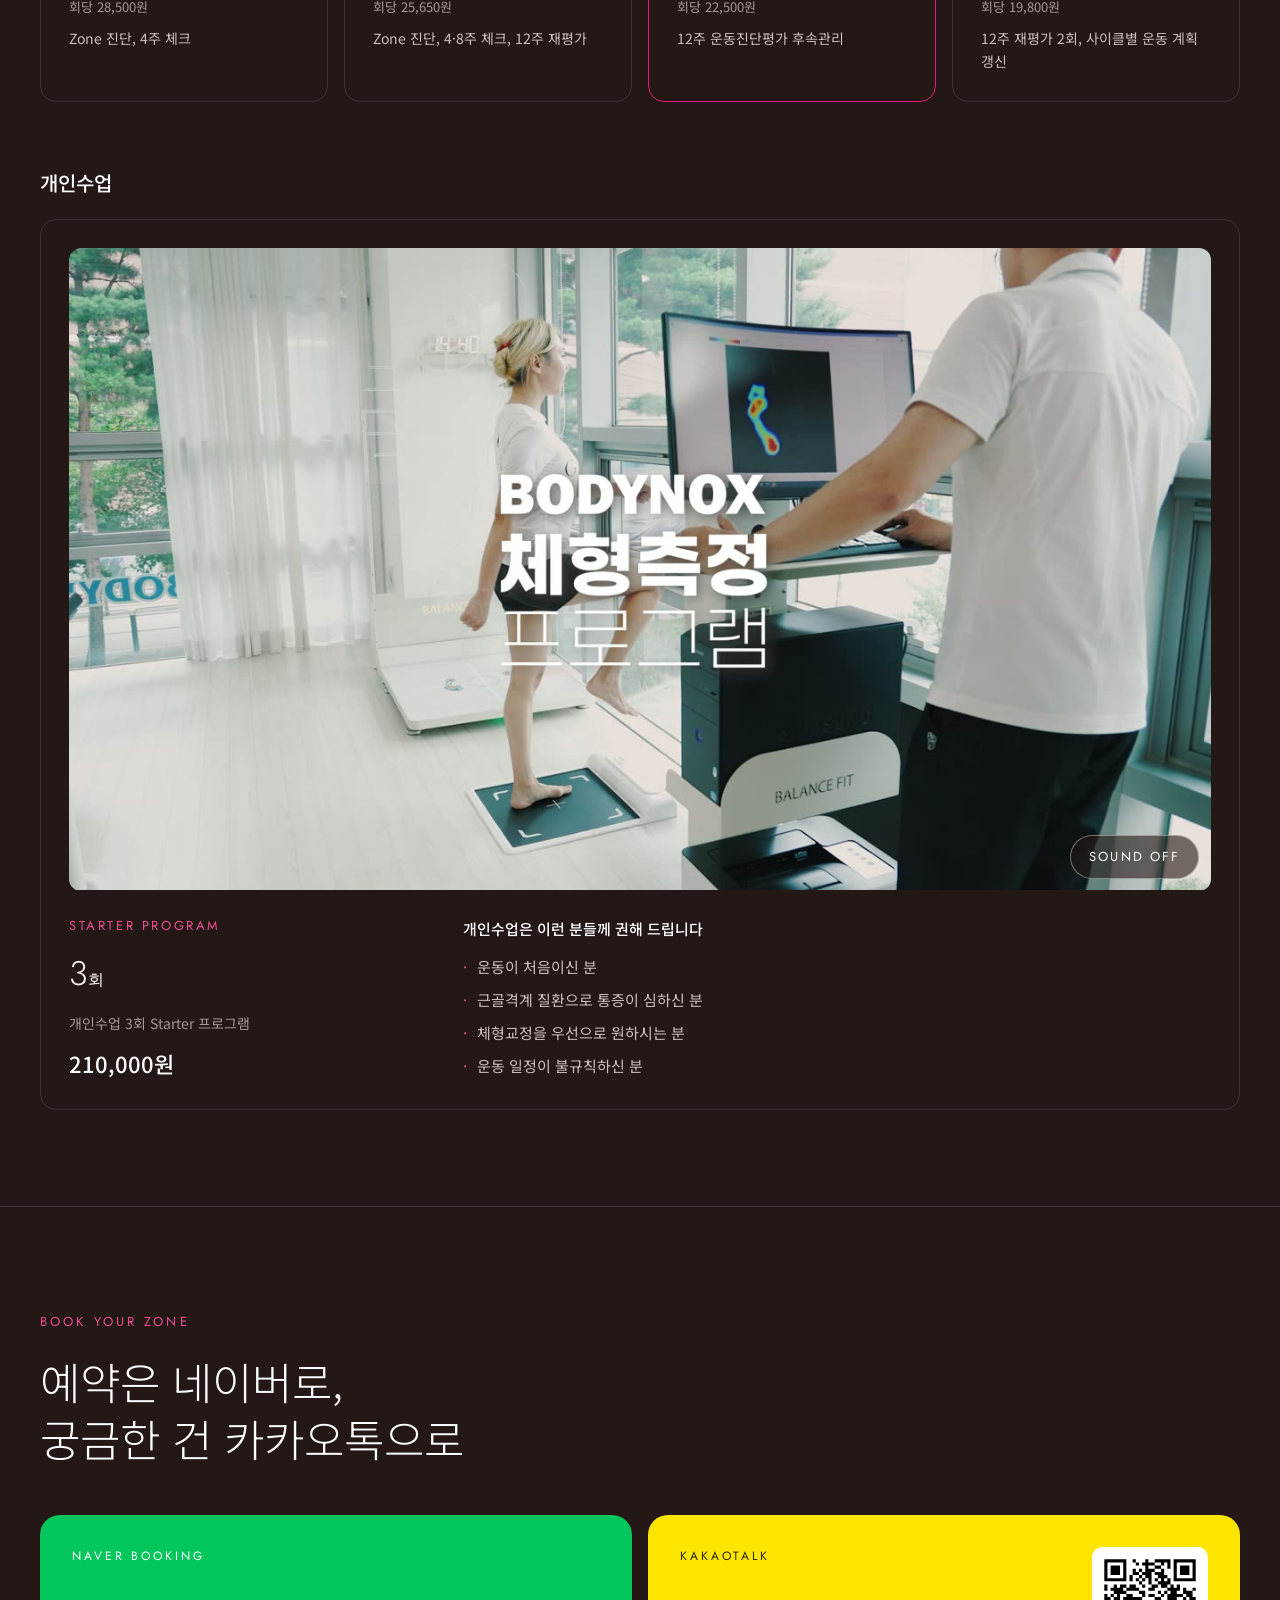
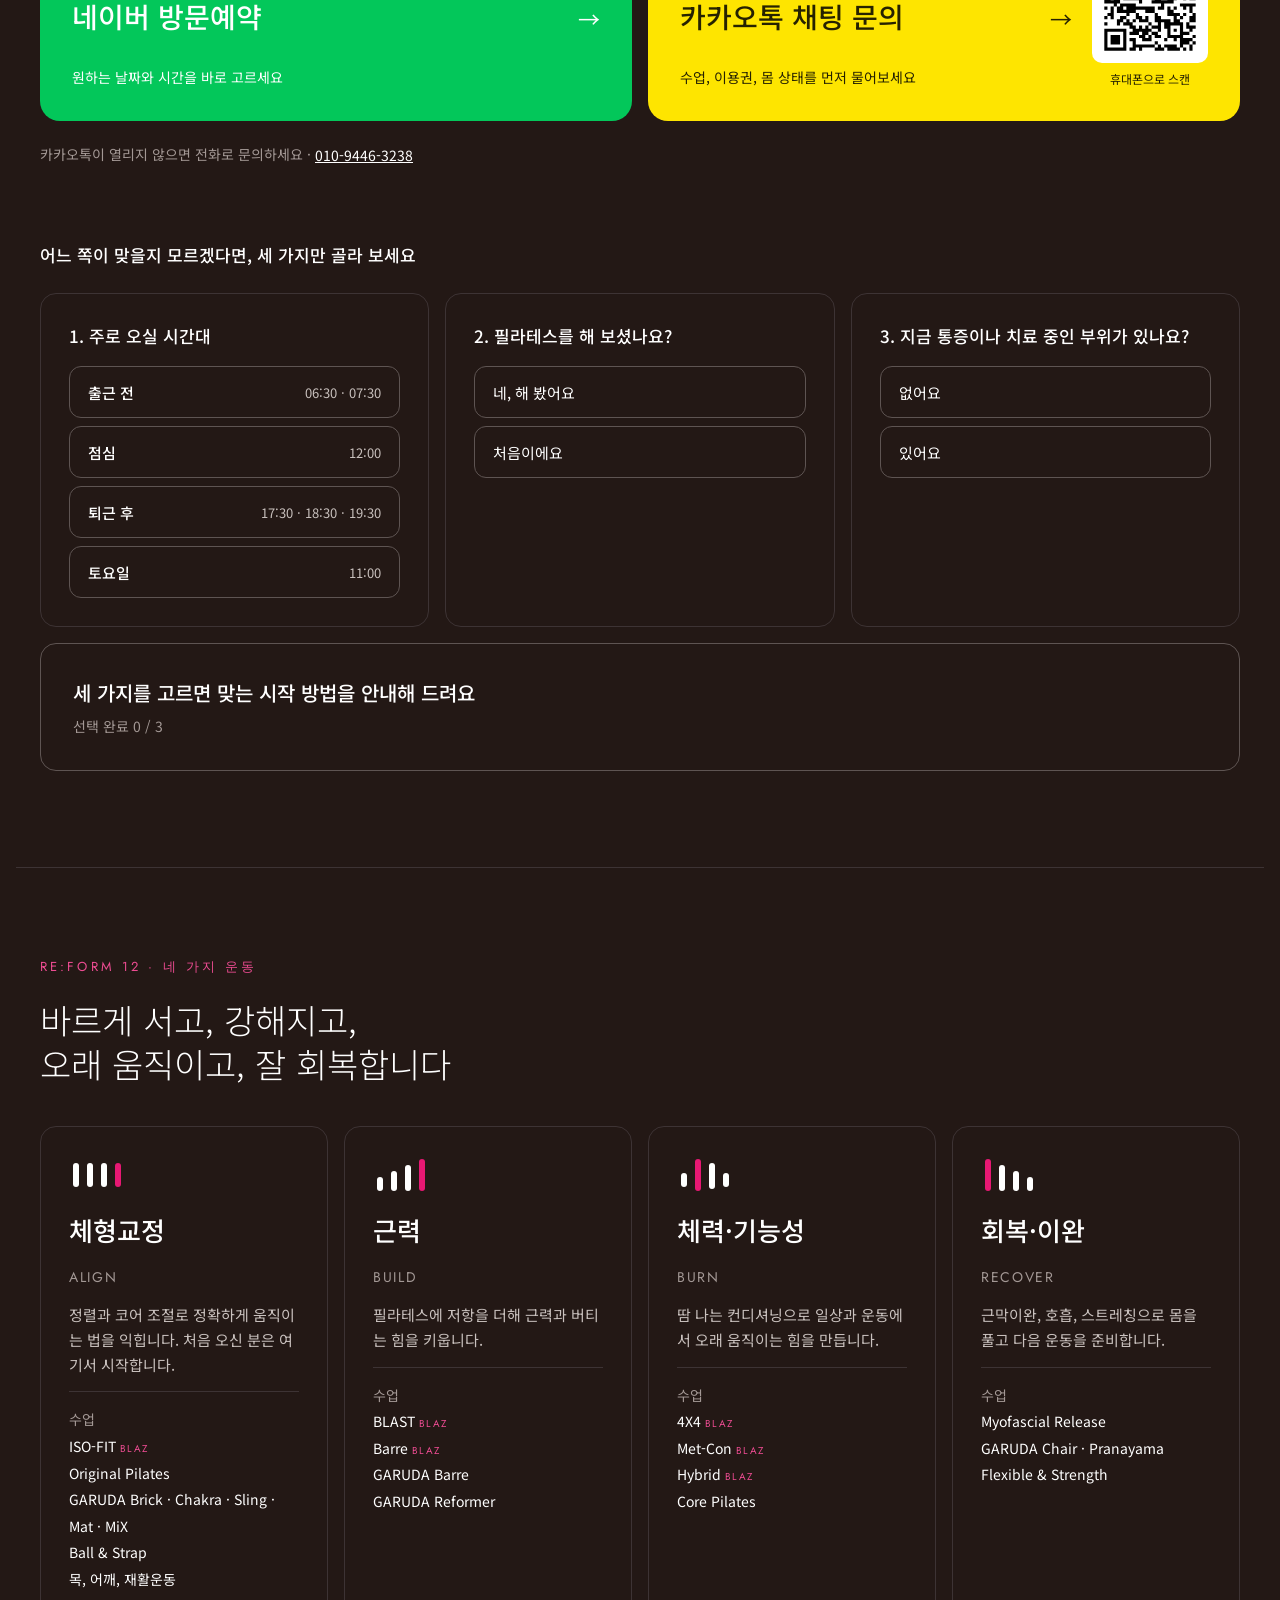
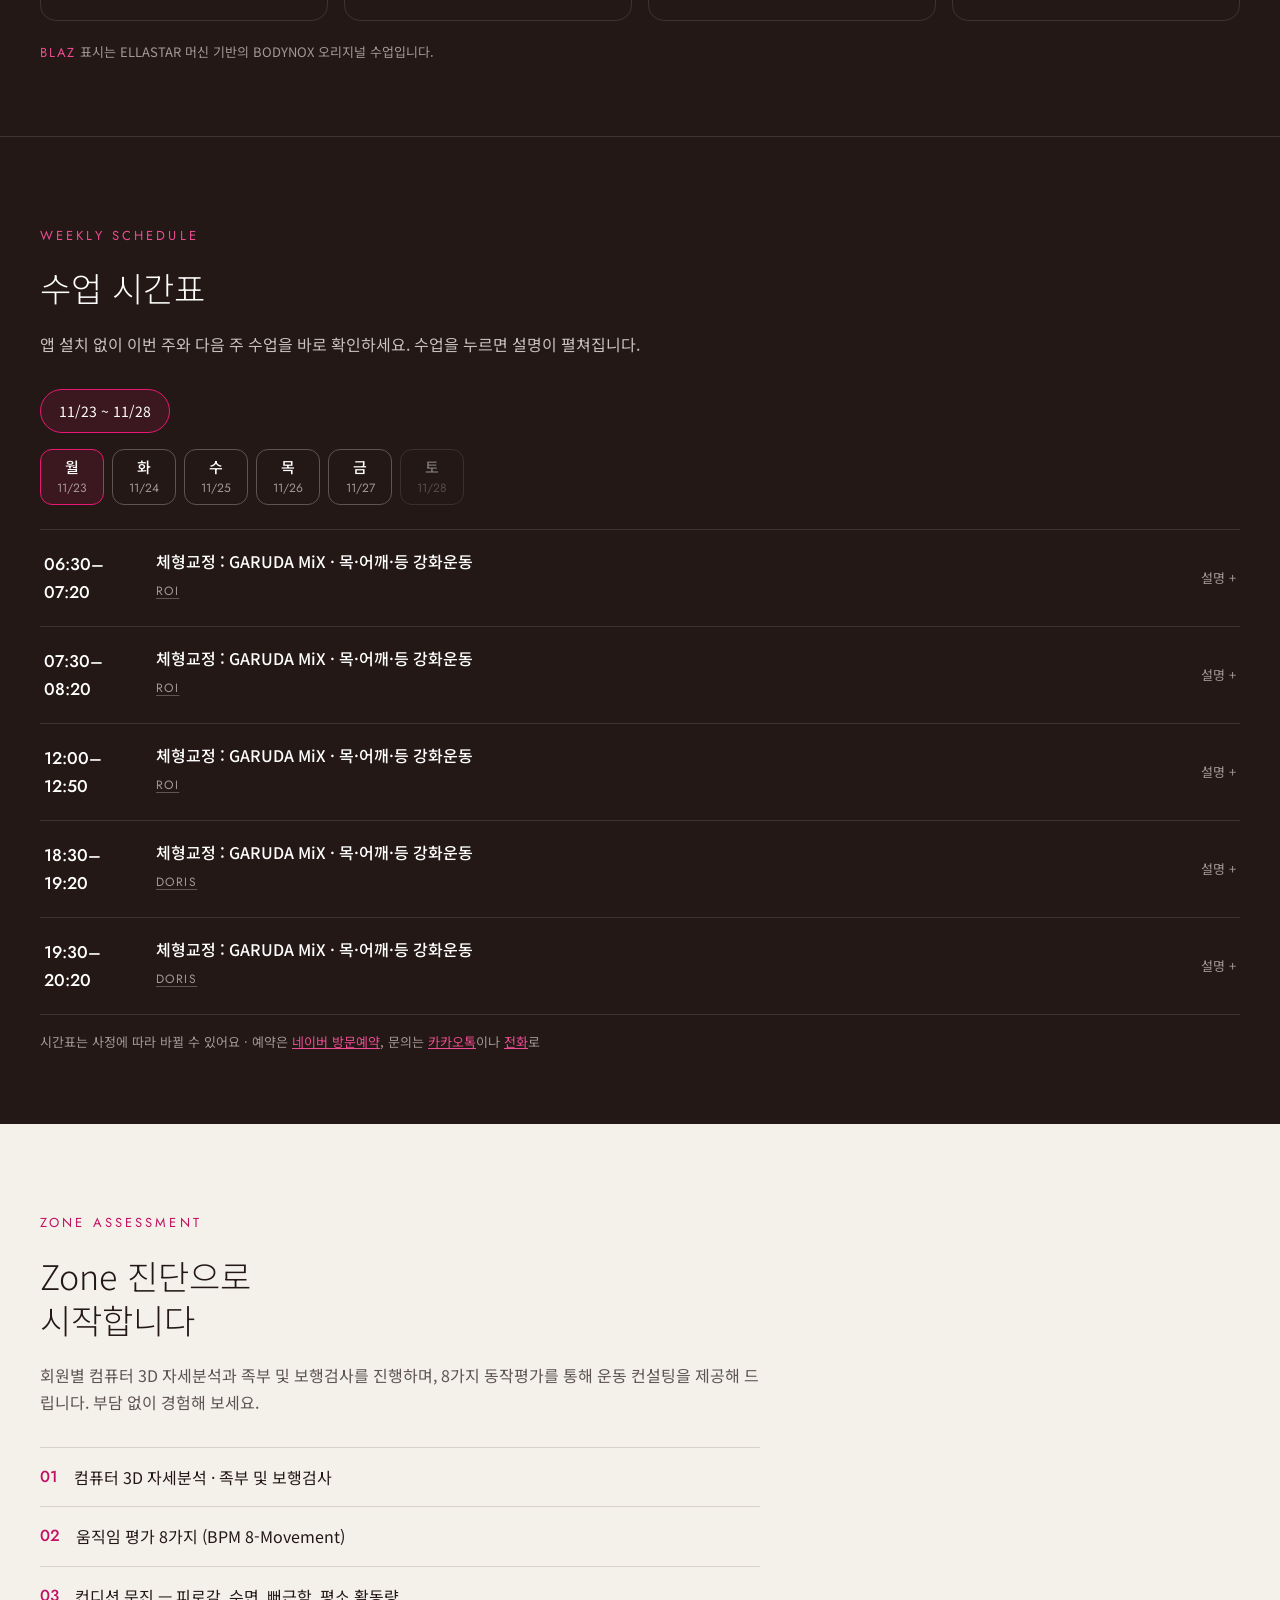
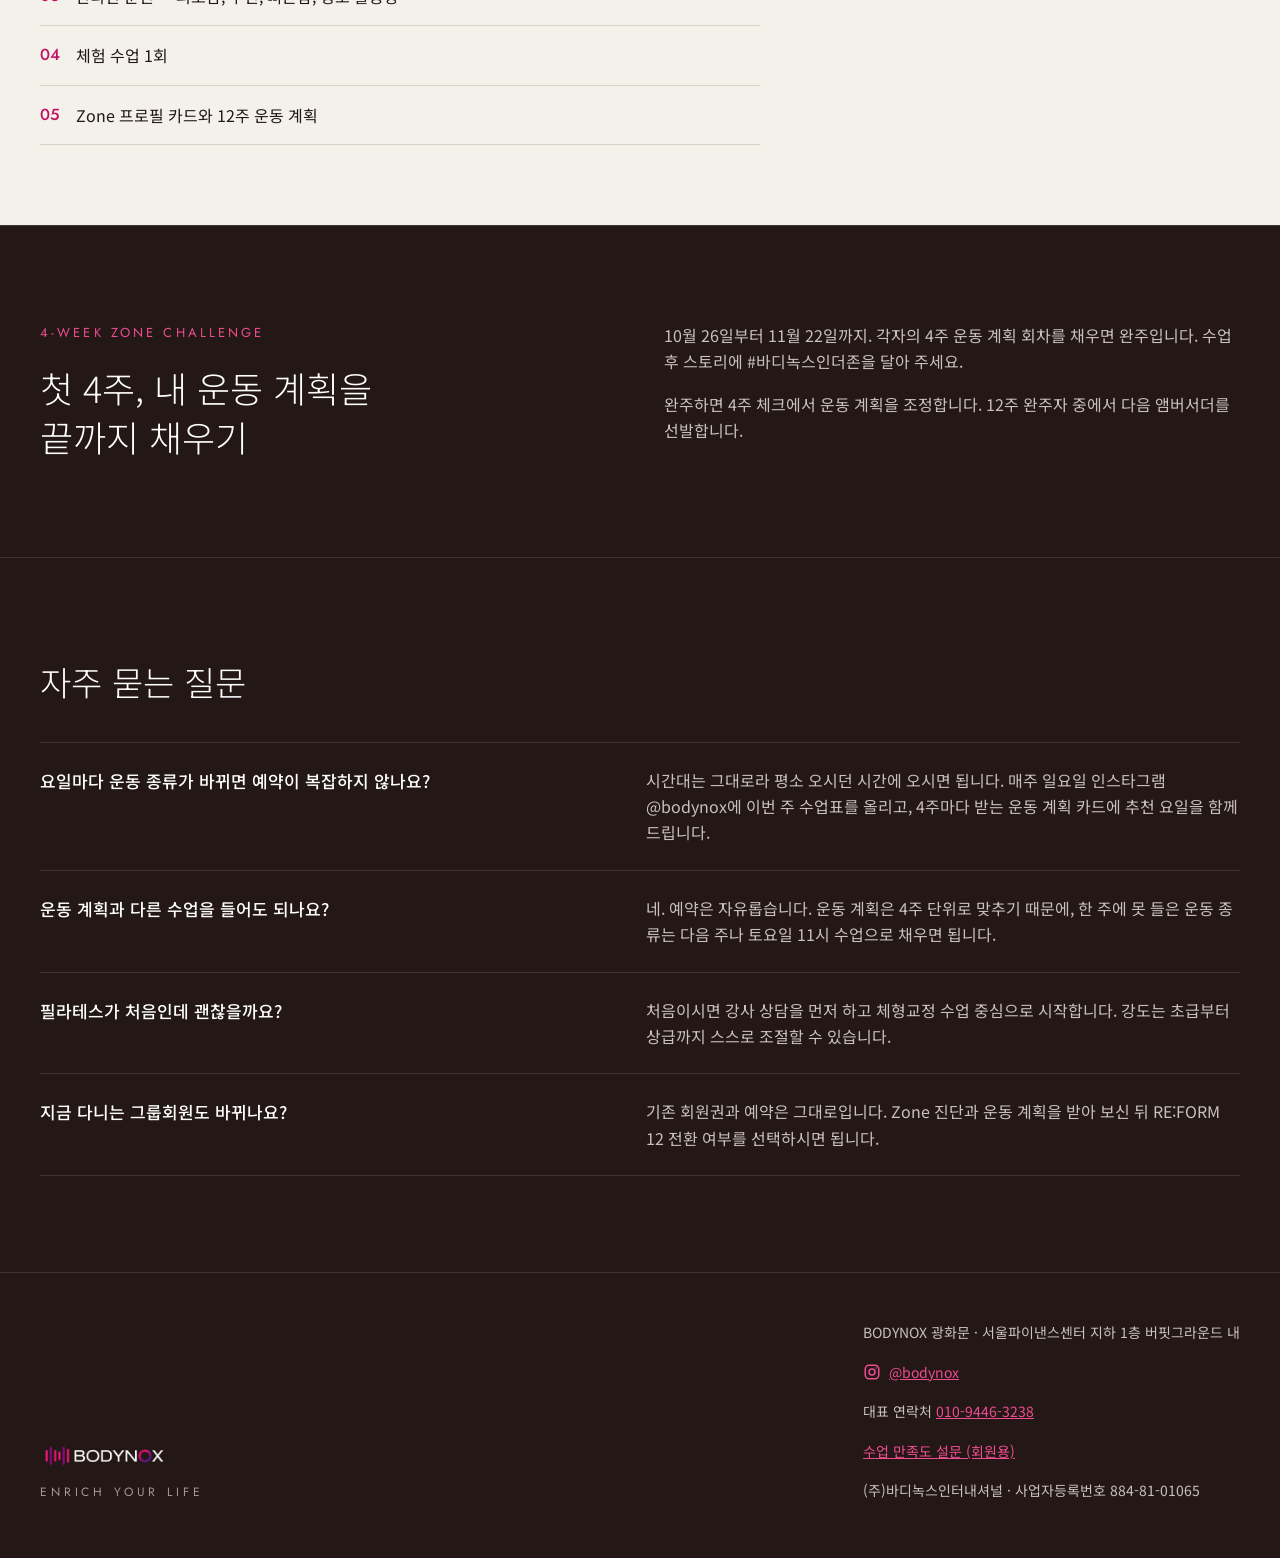
==== commit f26ddb24: "Ball & Starap 수업명을 Ball & Strap으로 수정 Co-Authored-By: Claude Opus 5.5 <noreply@anthropic.com>" ====
--- a/index.html
+++ b/index.html
@@ -437,7 +437,7 @@
 <div style="font-size: 26px; font-weight: 500">체형교정</div>
 <div style="font-family: 'Jost', sans-serif; font-size: 14px; letter-spacing: 0.12em; color: #A39895">ALIGN</div>
 <p style="margin: 0; font-size: 15px; color: #C9C1BE">정렬과 코어 조절로 정확하게 움직이는 법을 익힙니다. 처음 오신 분은 여기서 시작합니다.</p>
-<div style="border-top: 1px solid #3D3334; padding-top: 14px; font-size: 14px; color: #FFFFFF; line-height: 1.9"><span style="color: #A39895">수업</span><br>ISO-FIT <span style="font-family: 'Jost', sans-serif; font-size: 10px; letter-spacing: 0.14em; color: #ED4C92">BLAZ</span><br>Original Pilates<br>GARUDA Brick · Chakra · Sling · Mat · MiX<br>Ball &amp; Starap<br>목, 어깨, 재활운동</div>
+<div style="border-top: 1px solid #3D3334; padding-top: 14px; font-size: 14px; color: #FFFFFF; line-height: 1.9"><span style="color: #A39895">수업</span><br>ISO-FIT <span style="font-family: 'Jost', sans-serif; font-size: 10px; letter-spacing: 0.14em; color: #ED4C92">BLAZ</span><br>Original Pilates<br>GARUDA Brick · Chakra · Sling · Mat · MiX<br>Ball &amp; Strap<br>목, 어깨, 재활운동</div>
 </div>
 
 <div style="border: 1px solid #3D3334; border-radius: 16px; padding: 28px; display: flex; flex-direction: column; gap: 14px">
@@ -558,7 +558,7 @@
 </footer>
 
 </div>
-<script src="assets/data/schedule-fallback.js?v=15"></script>
+<script src="assets/data/schedule-fallback.js?v=16"></script>
 <script src="script.js?v=9"></script>
 </body>
 </html>
